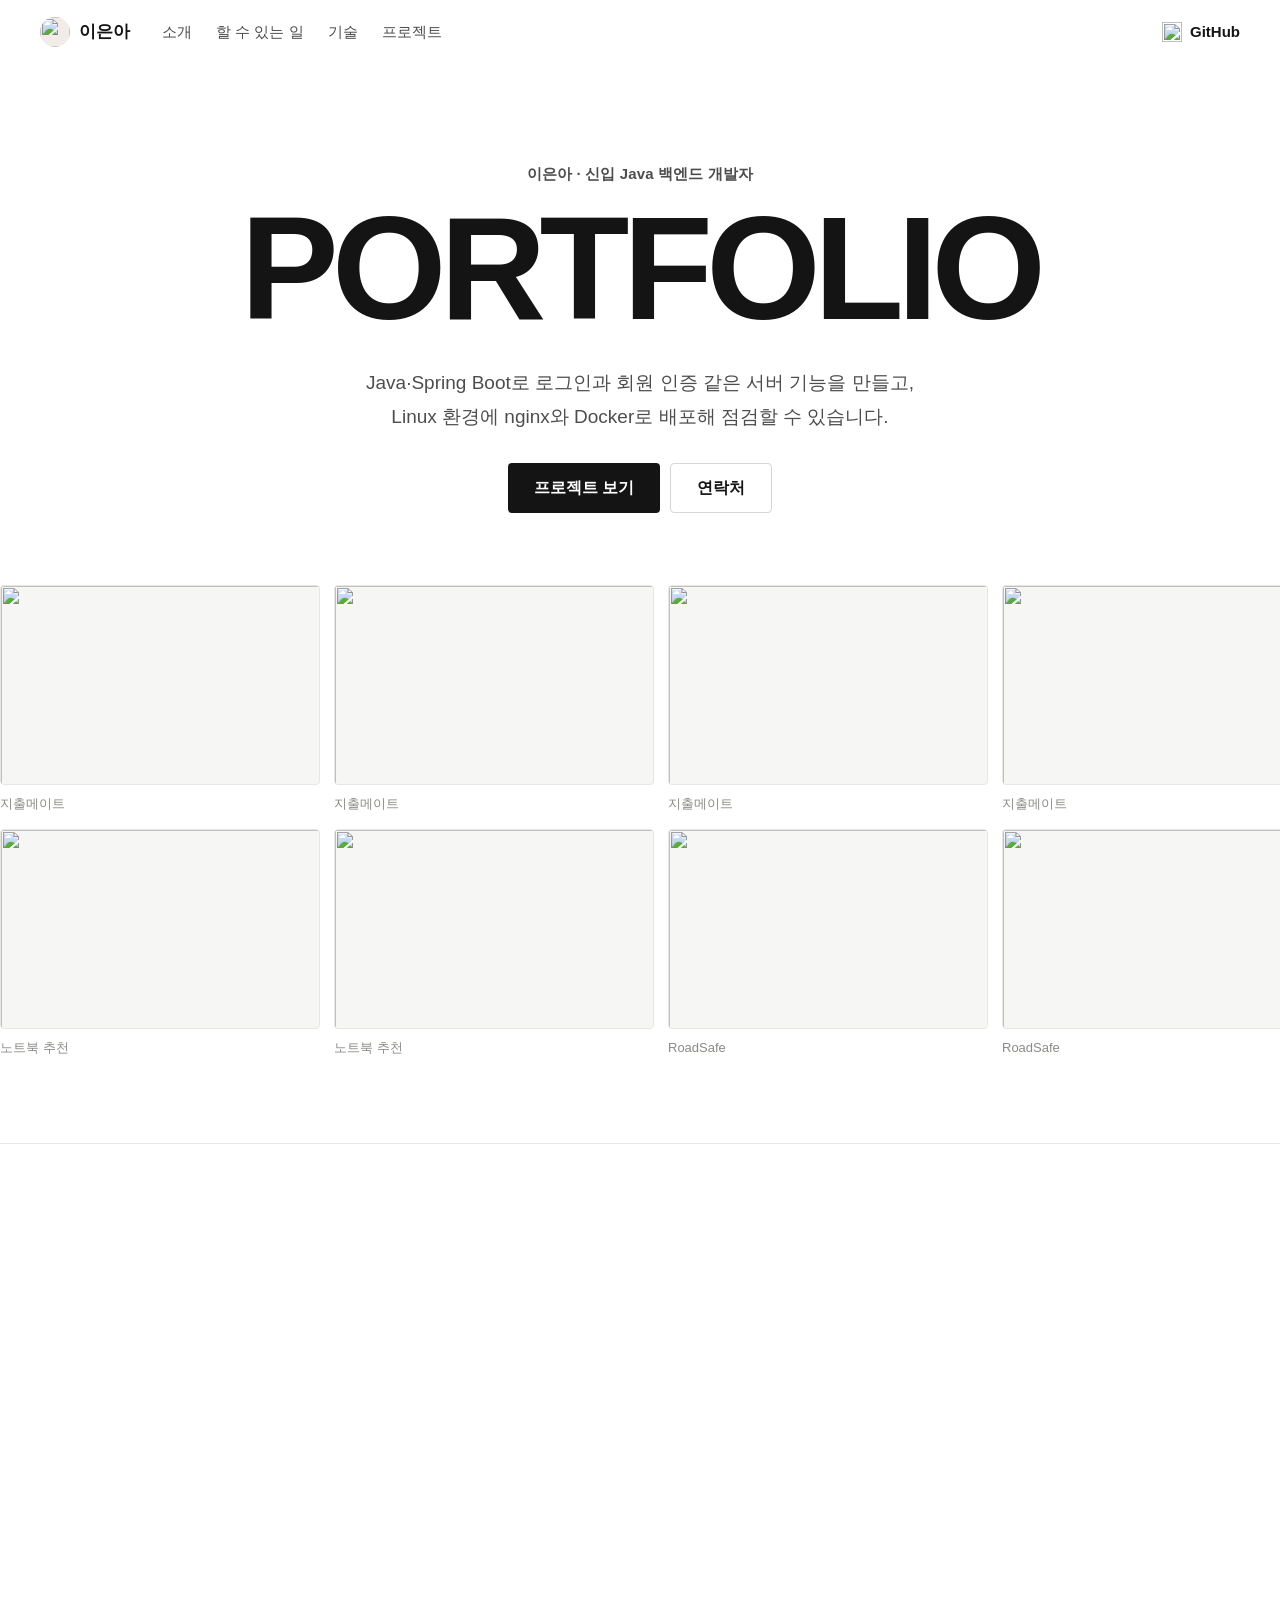
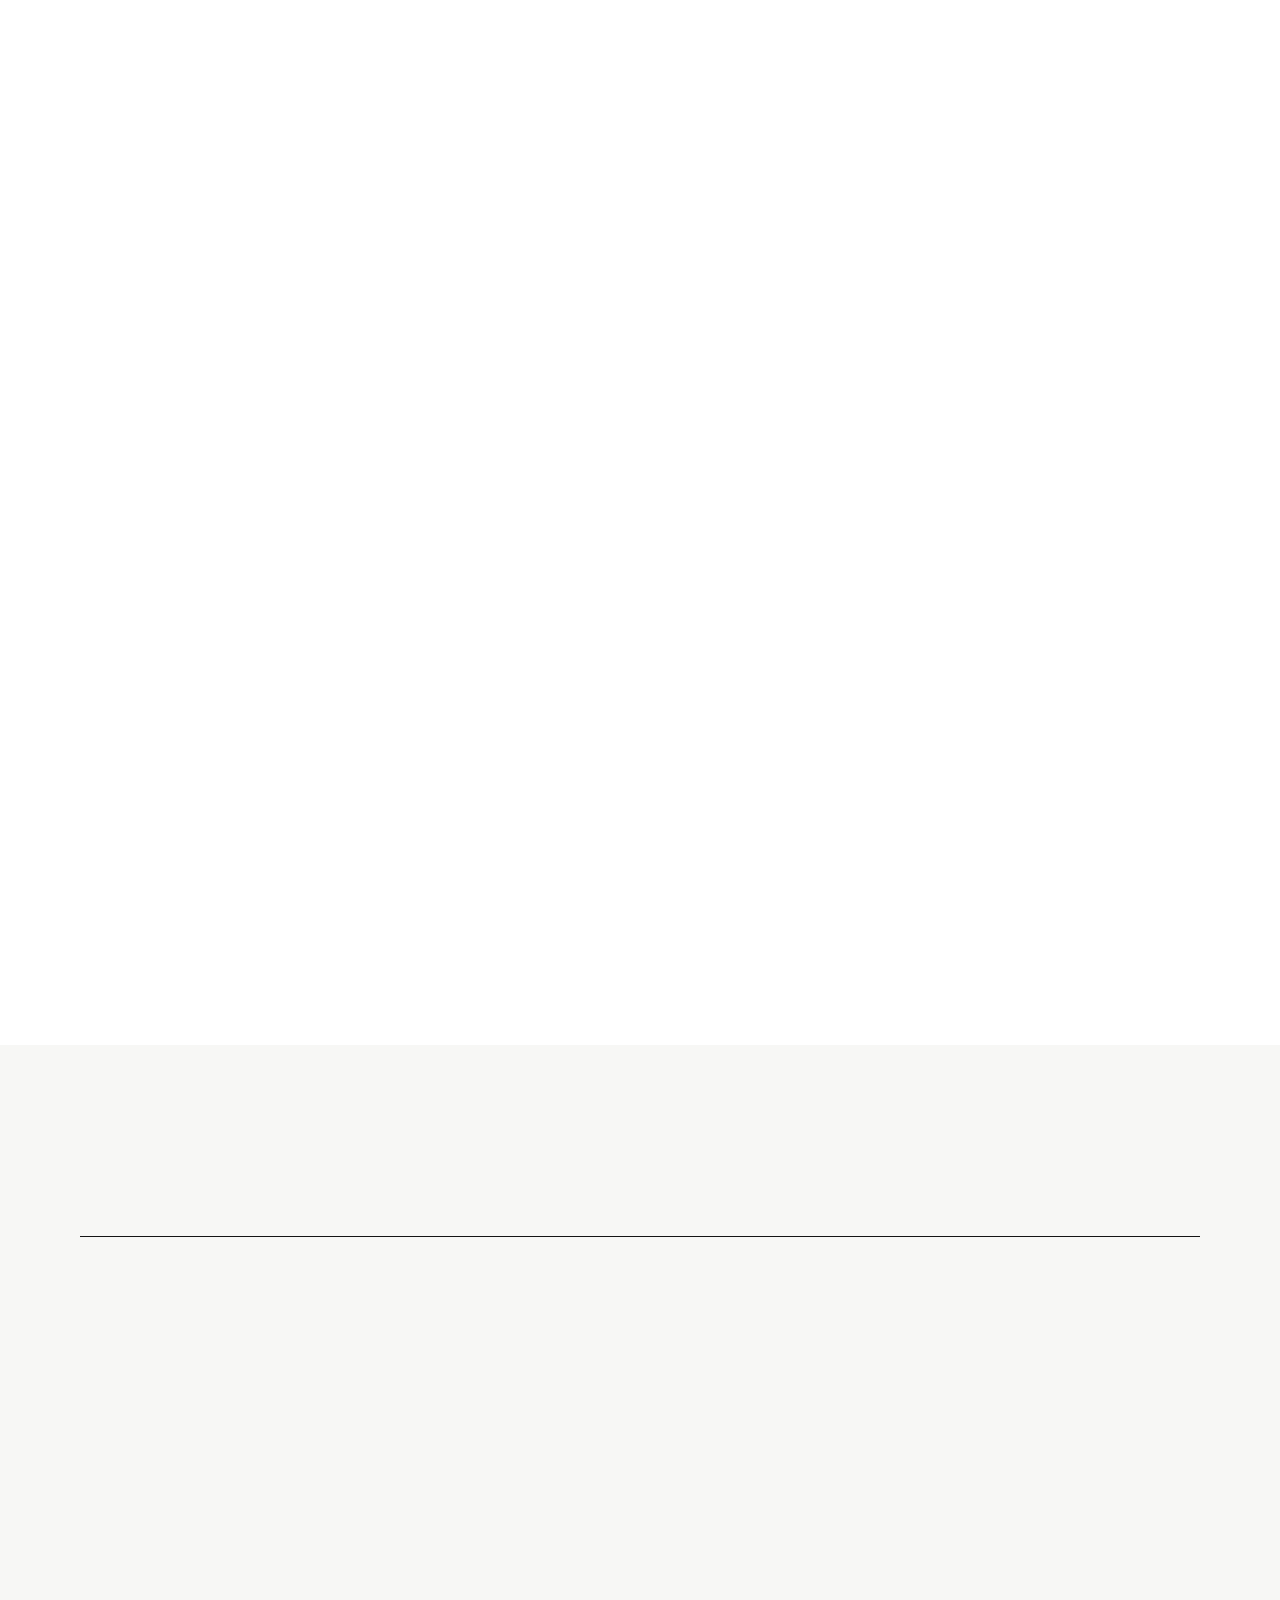
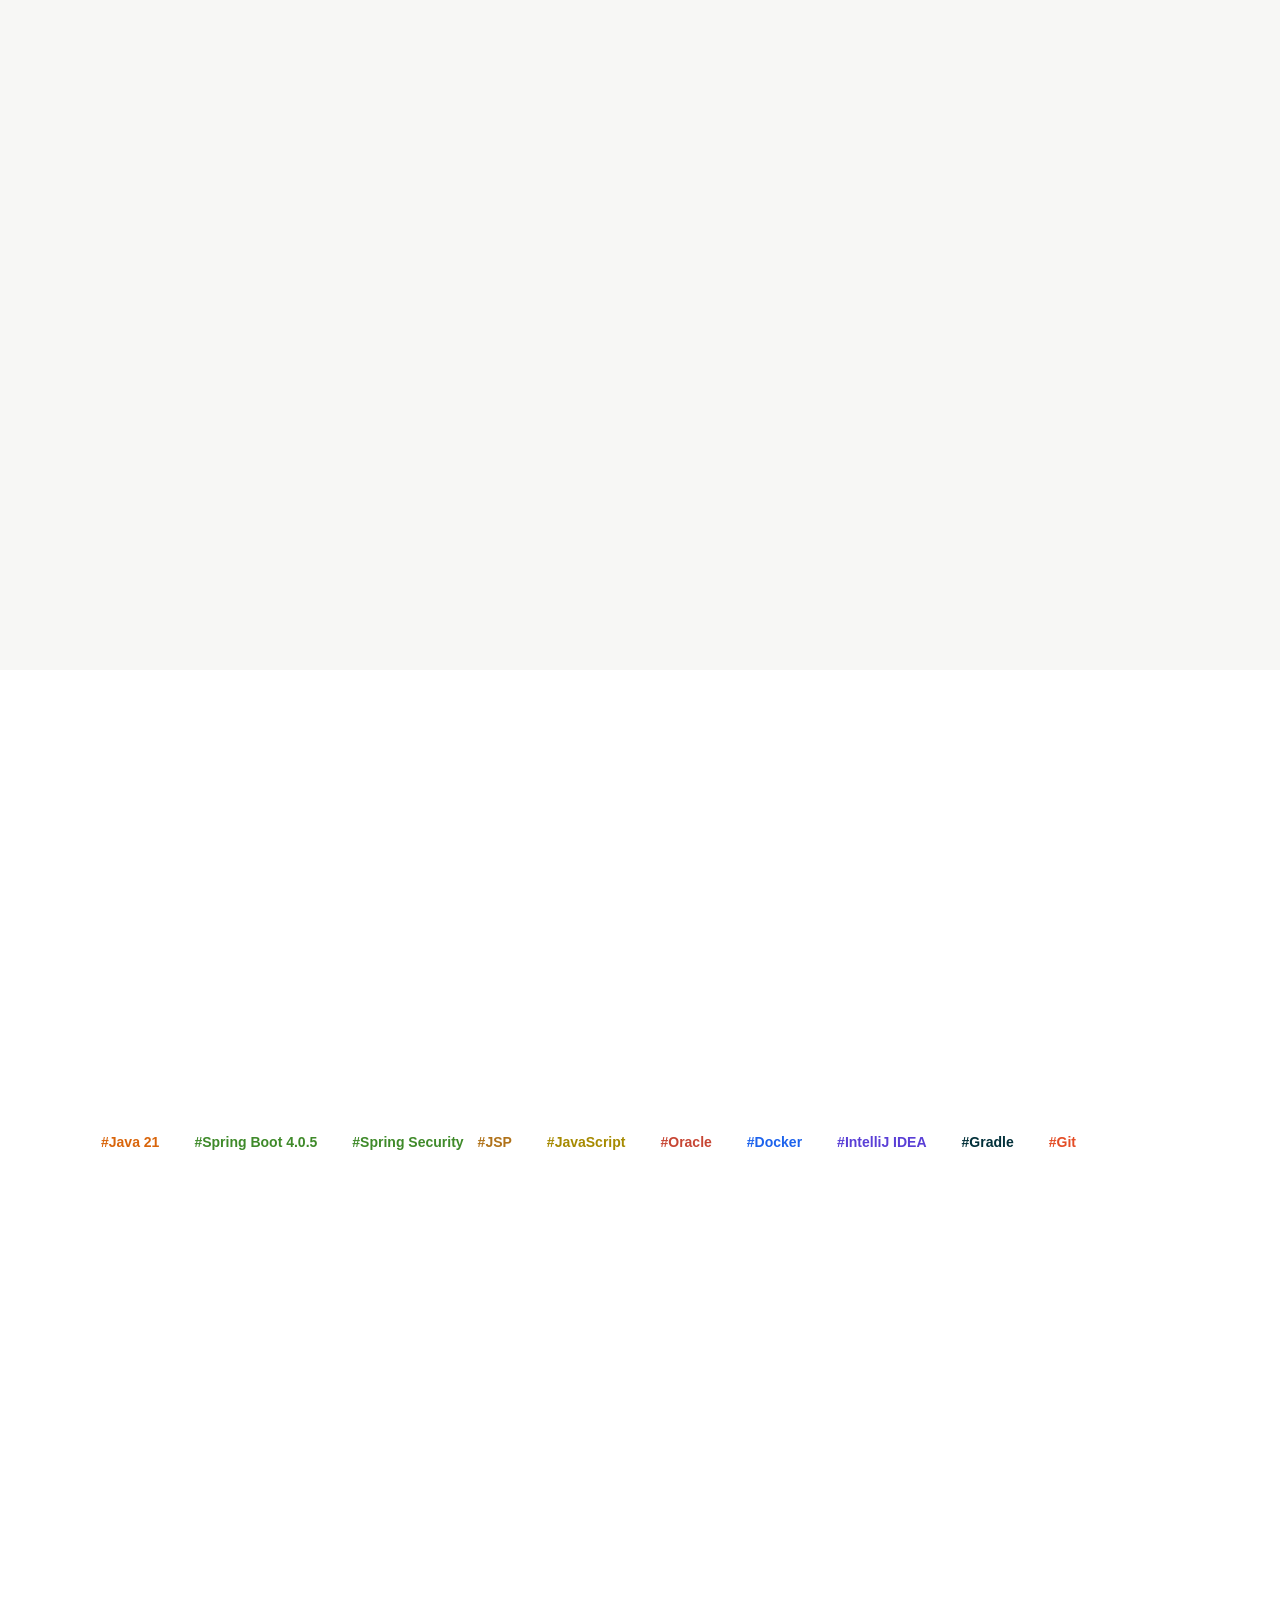
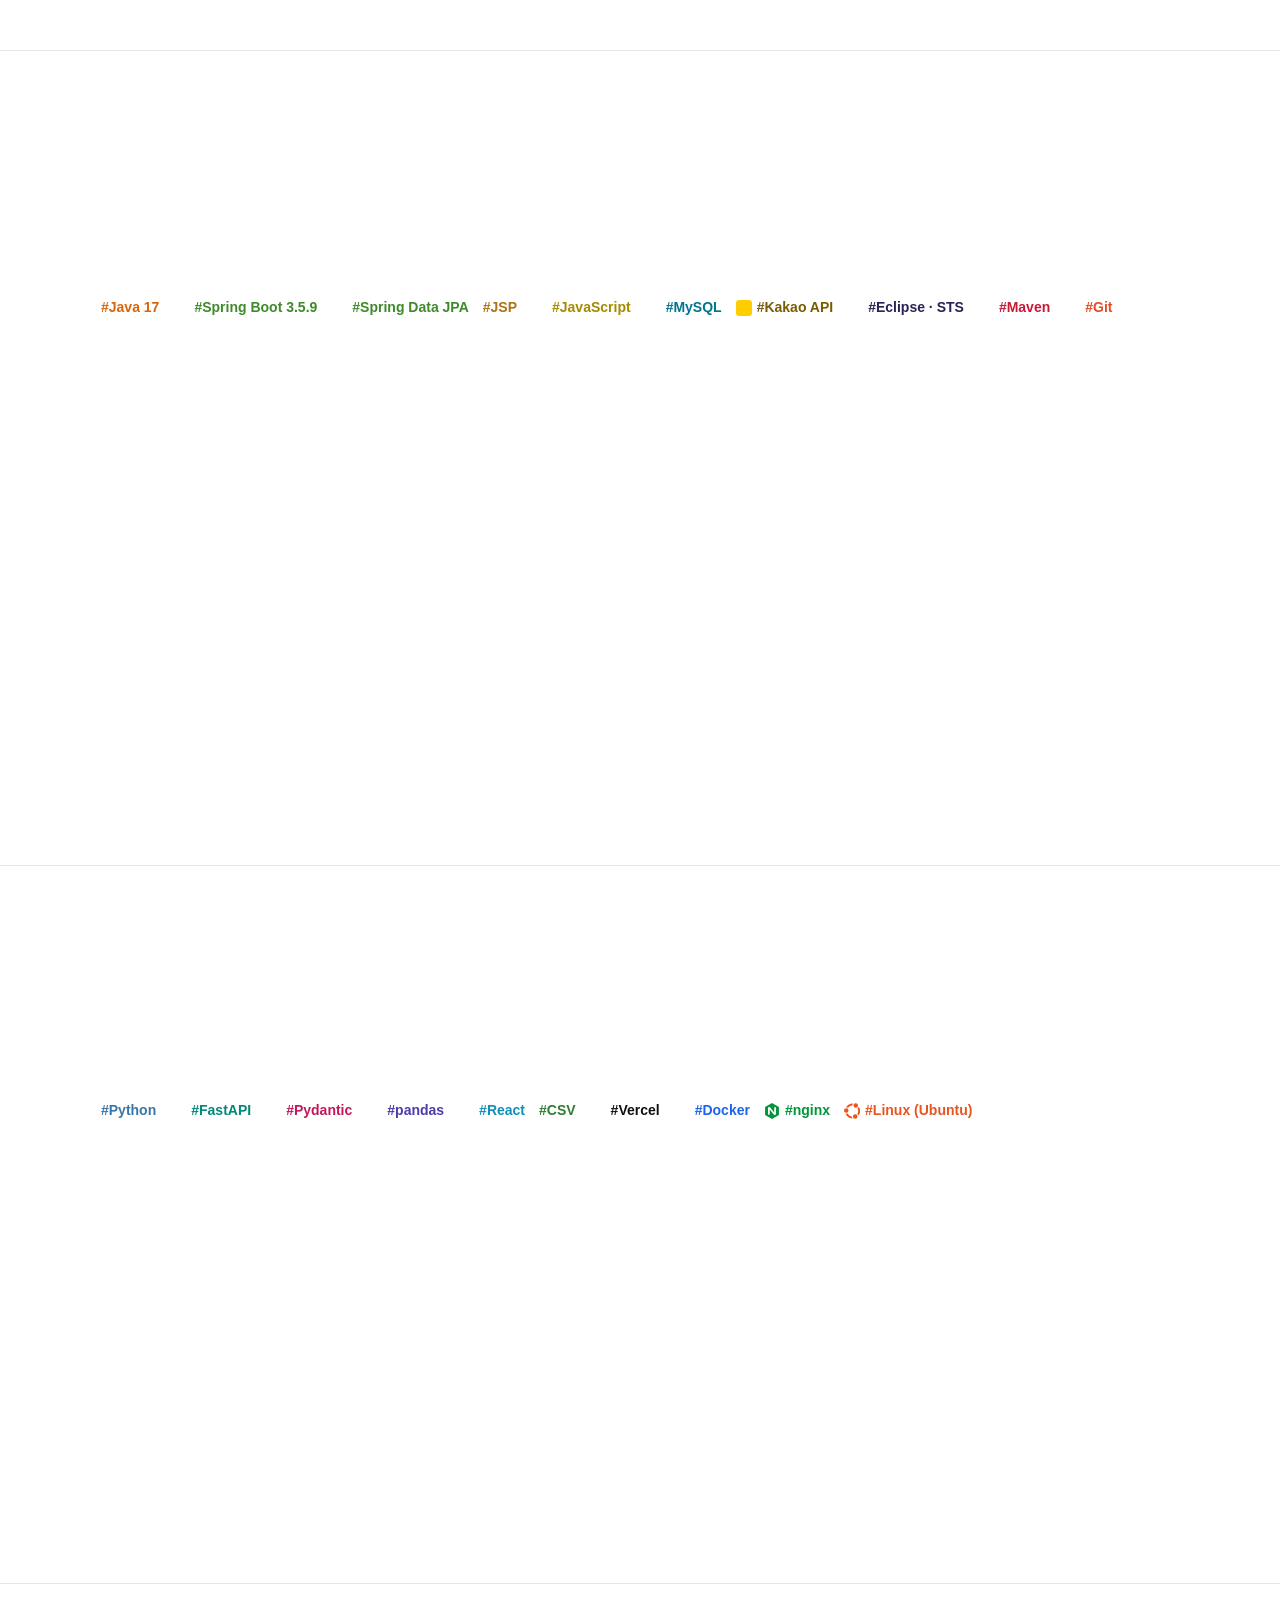
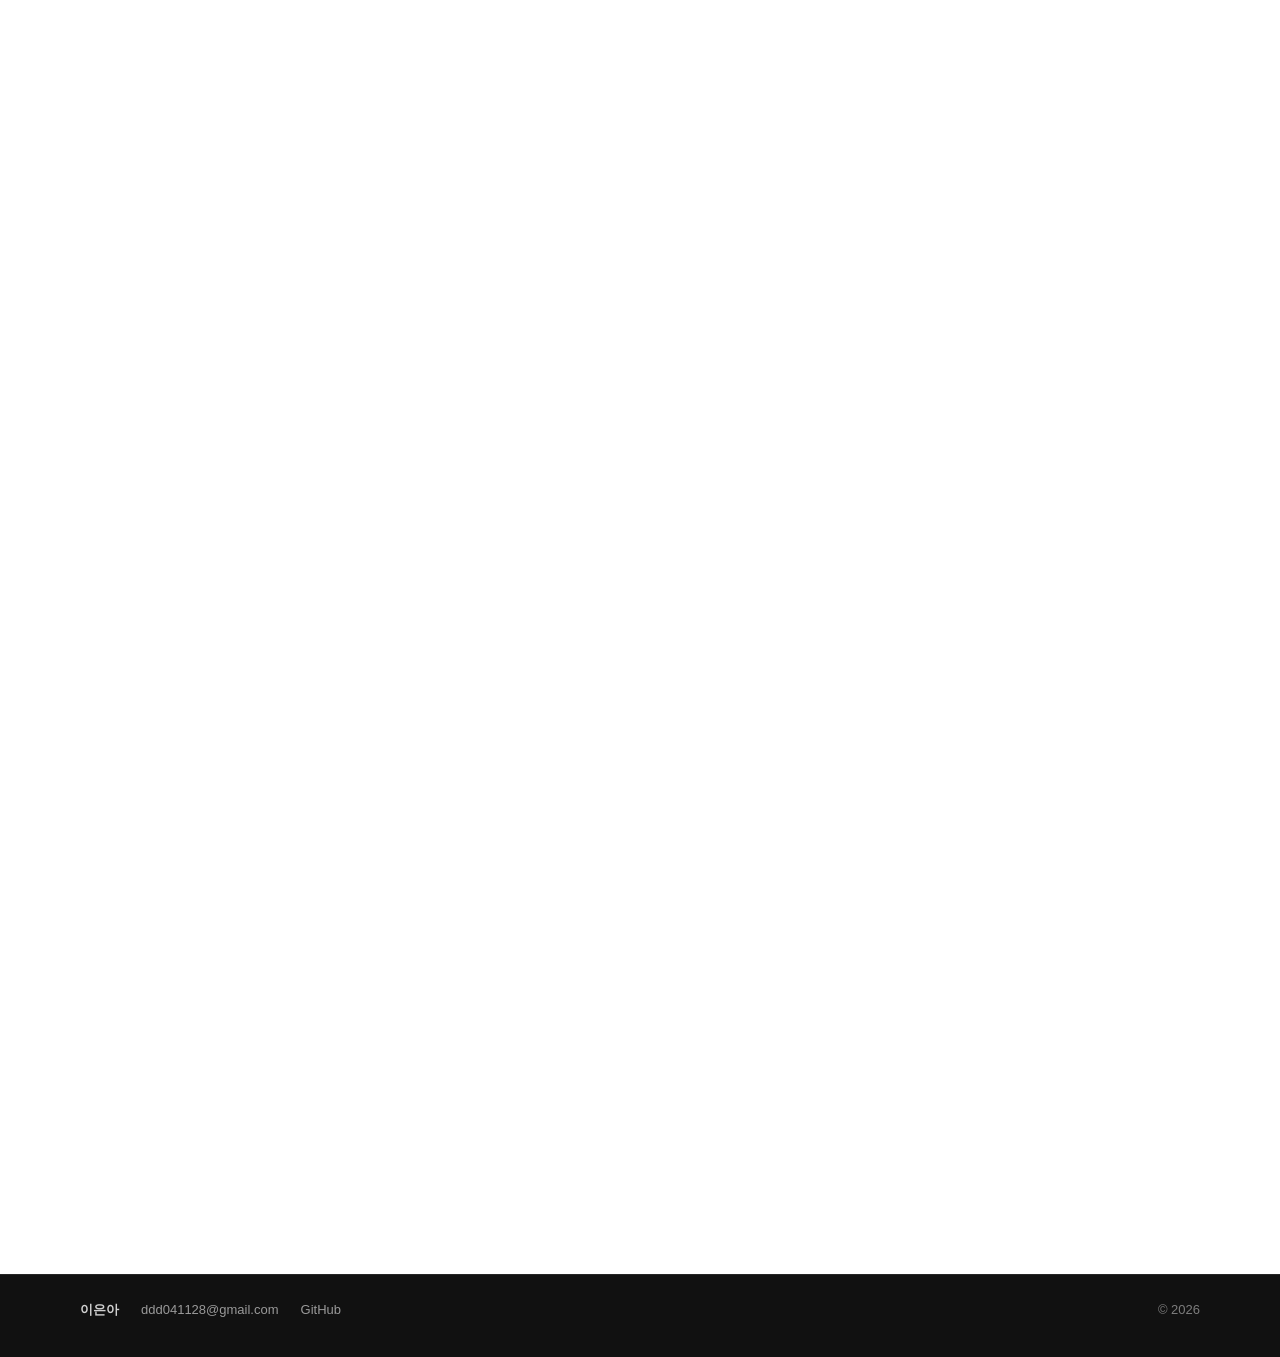
==== index.html @ 97c15fae "Update index.html" ====
<!doctype html>
<html lang="ko">
<head>
<meta charset="utf-8">
<meta name="viewport" content="width=device-width, initial-scale=1, viewport-fit=cover">
<title>이은아 포트폴리오</title>
<meta name="description" content="이은아 · 신입 Java 백엔드 개발자 포트폴리오. Java·Spring Boot로 로그인과 회원 인증 같은 서버 기능을 만들고, Linux 환경에 nginx와 Docker로 배포해 점검할 수 있습니다.">
<meta property="og:title" content="이은아 포트폴리오">
<meta property="og:description" content="이은아 · 신입 Java 백엔드 개발자 포트폴리오. Java·Spring Boot로 로그인과 회원 인증 같은 서버 기능을 만들고, Linux 환경에 nginx와 Docker로 배포해 점검할 수 있습니다.">
<meta property="og:image" content="https://portfolio-sepherd.vercel.app/images/og.jpg">
<meta property="og:type" content="website">
<meta name="theme-color" content="#ffffff">
<link rel="icon" href="images/favicon.png">
<link rel="stylesheet" href="https://cdn.jsdelivr.net/gh/orioncactus/pretendard@v1.3.9/dist/web/variable/pretendardvariable-dynamic-subset.min.css">
<link rel="stylesheet" href="css/site4.css">

</head>
<body class="">
<header class="gtop" id="gtop">
  <div class="gh-in">
    <a class="brand" href="#top"><img src="images/char_sq.png" alt="">이은아</a>
    <nav class="gnav" aria-label="섹션 이동"><a href="#profile">소개</a><a href="#can">할 수 있는 일</a><a href="#skills">기술</a><a href="#projects">프로젝트</a></nav>
    <div class="gact"><a class="ghlink" href="https://github.com/euna0428" target="_blank" rel="noopener" data-cur="ext"><img class="ghi" src="vendor/icons/github.svg" alt="" width="20" height="20">GitHub</a></div>
  </div>
</header>
<main id="top">
<section class="hero6">
  <div class="wrap">
    <p class="kick rv on">이은아 · 신입 Java 백엔드 개발자</p>
    <h1 class="rv on">PORTFOLIO</h1>
    <p class="hsub rv on">Java·Spring Boot로 로그인과 회원 인증 같은 서버 기능을 만들고,<br>Linux 환경에 nginx와 Docker로 배포해 점검할 수 있습니다.</p>
    <div class="hcta rv on"><a class="btn dark lg" href="#projects">프로젝트 보기</a><a class="btn line lg" href="#profile">연락처</a></div>
  </div>
  <div class="mq" id="mq" aria-hidden="true"><div class="mrow"><div class="mtrack" data-dir="-1"><figure class="mqi"><img src="images/sm_main_0.jpg" alt="" draggable="false"><figcaption>지출메이트</figcaption></figure><figure class="mqi"><img src="images/sm_age_block.jpg" alt="" draggable="false"><figcaption>지출메이트</figcaption></figure><figure class="mqi"><img src="images/sm_mypage.jpg" alt="" draggable="false"><figcaption>지출메이트</figcaption></figure><figure class="mqi"><img src="images/sm_admin_users.jpg" alt="" draggable="false"><figcaption>지출메이트</figcaption></figure><figure class="mqi"><img src="images/pt_main.jpg" alt="" draggable="false"><figcaption>PlanTrip</figcaption></figure><figure class="mqi"><img src="images/pt_review.jpg" alt="" draggable="false"><figcaption>PlanTrip</figcaption></figure><figure class="mqi"><img src="images/pt_mypage.jpg" alt="" draggable="false"><figcaption>PlanTrip</figcaption></figure><figure class="mqi"><img src="images/pt_admin.jpg" alt="" draggable="false"><figcaption>PlanTrip</figcaption></figure><figure class="mqi"><img src="images/sm_main_0.jpg" alt="" draggable="false"><figcaption>지출메이트</figcaption></figure><figure class="mqi"><img src="images/sm_age_block.jpg" alt="" draggable="false"><figcaption>지출메이트</figcaption></figure><figure class="mqi"><img src="images/sm_mypage.jpg" alt="" draggable="false"><figcaption>지출메이트</figcaption></figure><figure class="mqi"><img src="images/sm_admin_users.jpg" alt="" draggable="false"><figcaption>지출메이트</figcaption></figure><figure class="mqi"><img src="images/pt_main.jpg" alt="" draggable="false"><figcaption>PlanTrip</figcaption></figure><figure class="mqi"><img src="images/pt_review.jpg" alt="" draggable="false"><figcaption>PlanTrip</figcaption></figure><figure class="mqi"><img src="images/pt_mypage.jpg" alt="" draggable="false"><figcaption>PlanTrip</figcaption></figure><figure class="mqi"><img src="images/pt_admin.jpg" alt="" draggable="false"><figcaption>PlanTrip</figcaption></figure></div></div><div class="mrow"><div class="mtrack" data-dir="1"><figure class="mqi"><img src="images/lap_0_intro.jpg" alt="" draggable="false"><figcaption>노트북 추천</figcaption></figure><figure class="mqi"><img src="images/lap_6_result.jpg" alt="" draggable="false"><figcaption>노트북 추천</figcaption></figure><figure class="mqi"><img src="images/rs_live_nat.jpg" alt="" draggable="false"><figcaption>RoadSafe</figcaption></figure><figure class="mqi"><img src="images/rs_live_route.jpg" alt="" draggable="false"><figcaption>RoadSafe</figcaption></figure><figure class="mqi ph"><img src="images/clv_home.jpg" alt="" draggable="false"><figcaption>Clo-ver</figcaption></figure><figure class="mqi ph"><img src="images/clv_summary.jpg" alt="" draggable="false"><figcaption>Clo-ver</figcaption></figure><figure class="mqi ph"><img src="images/clv_reco.jpg" alt="" draggable="false"><figcaption>Clo-ver</figcaption></figure><figure class="mqi"><img src="images/db_erd.jpg" alt="" draggable="false"><figcaption>물류센터 DB</figcaption></figure><figure class="mqi"><img src="images/lap_0_intro.jpg" alt="" draggable="false"><figcaption>노트북 추천</figcaption></figure><figure class="mqi"><img src="images/lap_6_result.jpg" alt="" draggable="false"><figcaption>노트북 추천</figcaption></figure><figure class="mqi"><img src="images/rs_live_nat.jpg" alt="" draggable="false"><figcaption>RoadSafe</figcaption></figure><figure class="mqi"><img src="images/rs_live_route.jpg" alt="" draggable="false"><figcaption>RoadSafe</figcaption></figure><figure class="mqi ph"><img src="images/clv_home.jpg" alt="" draggable="false"><figcaption>Clo-ver</figcaption></figure><figure class="mqi ph"><img src="images/clv_summary.jpg" alt="" draggable="false"><figcaption>Clo-ver</figcaption></figure><figure class="mqi ph"><img src="images/clv_reco.jpg" alt="" draggable="false"><figcaption>Clo-ver</figcaption></figure><figure class="mqi"><img src="images/db_erd.jpg" alt="" draggable="false"><figcaption>물류센터 DB</figcaption></figure></div></div></div>
</section>

<section class="sec profile" id="profile">
  <div class="wrap pgrid">
    <img class="pphoto rv" src="images/photo.jpg" alt="이은아 증명사진" width="413" height="531">
    <div class="pbody rv">
      <h2>이은아 <small>신입 Java 백엔드 개발자</small></h2>
      <p class="mail"><a href="mailto:ddd041128@gmail.com">ddd041128@gmail.com</a><a href="https://github.com/euna0428" target="_blank" rel="noopener">github.com/euna0428</a></p>
      <dl class="spec">
        <div><dt>학력</dt><dd>백석대학교 첨단IT학부 빅데이터전공 4학년<br>2027년 2월 졸업 예정 · 학점 3.21 / 4.5</dd></div>
        <div><dt>교육</dt><dd>K-Digital Training 장기 과정 2025.08 ~ 2026.03 (PlanTrip)<br>K-Digital Training 단기 과정 2026.03 ~ 2026.06 (지출메이트)</dd></div>
        <div><dt>수상</dt><dd>2025.12 교내 빅데이터 경진대회 우수상 (활용부문)<br>2026.03 K-디지털 트레이닝 경진대회 동상 (PlanTrip)<br>2026.06 교내 빅데이터 경진대회 우수상 (RoadSafe)<br>2026.06 교내 빅데이터 경진대회 장려상 (Clo-ver)</dd></div>
        <div><dt>연구</dt><dd>RoadSafe KCI 투고용 논문 원고 · 제1저자로 작성·수정 중 (미투고)</dd></div>
        <div><dt>저장소</dt><dd class="repos"><a href="https://github.com/Seven-Eleven-team/seveneleven" target="_blank" rel="noopener">지출메이트</a><a href="https://github.com/hoyoung6604/plantrip" target="_blank" rel="noopener">PlanTrip</a><a href="https://github.com/euna0428/Python_laptop_recommender_project" target="_blank" rel="noopener">노트북 추천</a><a href="https://github.com/euna0428/RoadSafe-BigData" target="_blank" rel="noopener">RoadSafe</a><a href="https://github.com/Bu-FitFlow/Clo-ver" target="_blank" rel="noopener">Clo-ver</a><a href="https://github.com/euna0428/CouPang-DB-Project" target="_blank" rel="noopener">물류 DB</a></dd></div>
      </dl>
    </div>
  </div>
</section>

<section class="sec" id="can">
  <div class="wrap">
    <h2 class="sh rv">할 수 있는 일</h2>
    <div class="cans6"><a class="card can rv" href="p/spendmate.html"><div class="shot"><img src="images/sm_login.jpg" alt="지출메이트 화면" loading="lazy"></div><div class="cbody"><p class="kicker">공고 업무 · 백엔드 개발</p><h3>로그인과 회원 인증</h3><p>지출메이트에서 Spring Security로 세션 로그인을 구성하고 비밀번호를 BCrypt로 암호화했습니다. 재설정 링크는 30분이 지나거나 한 번 쓰면 다시 쓸 수 없게 만들었습니다.</p><span class="go">지출메이트 자세히 보기</span></div></a><a class="card can rv" href="p/plantrip.html"><div class="shot"><img src="images/pt_admin.jpg" alt="PlanTrip 화면" loading="lazy"></div><div class="cbody"><p class="kicker">공고 업무 · 백엔드 개발</p><h3>서버 기능과 DB 연동</h3><p>PlanTrip의 회원·후기·고객센터·관리자 기능을 Spring Boot로 만들고, 오류 원인이던 중복 DB 처리 코드를 8만 자 분량 코드에서 찾아 1,000자까지 줄였습니다.</p><span class="go">PlanTrip 자세히 보기</span></div></a><a class="card can rv" href="p/laptop.html"><div class="shot arch-wrap"><div class="arch" aria-label="배포 구조: 브라우저에서 nginx, nginx에서 FastAPI">
  <div class="arow"><b class="an">브라우저</b><i><svg viewBox="0 0 24 24" fill="none" stroke="currentColor" stroke-width="2" stroke-linecap="round" stroke-linejoin="round"><path d="M5 12h14M13 6l6 6-6 6"/></svg></i><b class="an ng"><img src="vendor/icons/nginx.svg" alt="">nginx<small>화면</small></b><i><svg viewBox="0 0 24 24" fill="none" stroke="currentColor" stroke-width="2" stroke-linecap="round" stroke-linejoin="round"><path d="M5 12h14M13 6l6 6-6 6"/></svg><em>/api</em></i><b class="an fa"><img src="vendor/icons/fastapi.svg" alt="">FastAPI<small>API 서버</small></b></div>
  <span class="ah"><img src="vendor/icons/ubuntu.svg" alt="">Ubuntu · Docker Compose</span>
</div></div><div class="cbody"><p class="kicker">공고 업무 · 시스템 운영</p><h3>Linux 배포와 점검</h3><p>노트북 추천 서비스를 Ubuntu에서 Docker Compose로 화면(nginx)과 API 서버로 나눠 배포하고, 접속 기록 확인과 API 서버 재시작까지 해 봤습니다.</p><span class="go">노트북 추천 자세히 보기</span></div></a><a class="card can rv" href="p/roadsafe.html"><div class="shot"><img src="images/rs_live_route.jpg" alt="RoadSafe 화면" loading="lazy"></div><div class="cbody"><p class="kicker">공고 업무 · 시스템 운영</p><h3>실패해도 멈추지 않는 수집</h3><p>RoadSafe 공공데이터 수집은 요청이 실패하면 최대 3번 다시 시도하고, 그래도 안 되면 직전 정상값이나 기존 CSV로 대신해 서비스가 멈추지 않습니다.</p><span class="go">RoadSafe 자세히 보기</span></div></a></div>
  </div>
</section>

<section class="sec tint" id="skills">
  <div class="wrap">
    <h2 class="sh rv">기술 스택</h2>
    <div class="stack6"><div class="srow rv"><h3>서버</h3><ul><li><img class="ic" src="vendor/icons/java.svg" alt="" width="32" height="32"><div><b>Java</b><span>PlanTrip, 지출메이트</span></div></li><li><img class="ic" src="vendor/icons/springboot.svg" alt="" width="32" height="32"><div><b>Spring Boot</b><span>PlanTrip, 지출메이트</span></div></li><li><img class="ic" src="vendor/icons/springsecurity.svg" alt="" width="32" height="32"><div><b>Spring Security</b><span>지출메이트 (세션 로그인, BCrypt)</span></div></li><li><img class="ic" src="vendor/icons/spring.svg" alt="" width="32" height="32"><div><b>Spring Data JPA</b><span>PlanTrip, 지출메이트</span></div></li><li><span class="ic sv" aria-hidden="true"><svg viewBox="0 0 24 24" fill="none" stroke="currentColor" stroke-width="1.8" stroke-linecap="round" stroke-linejoin="round"><path d="M8 7l-5 5 5 5M16 7l5 5-5 5M13.5 4l-3 16"/></svg></span><div><b>REST API</b><span>PlanTrip, 노트북 추천, Clo-ver</span></div></li><li><img class="ic" src="vendor/icons/python.svg" alt="" width="32" height="32"><div><b>Python</b><span>노트북 추천, RoadSafe</span></div></li><li><img class="ic" src="vendor/icons/fastapi.svg" alt="" width="32" height="32"><div><b>FastAPI</b><span>노트북 추천</span></div></li></ul></div><div class="srow rv"><h3>배포 · 운영</h3><ul><li><img class="ic" src="vendor/icons/ubuntu.svg" alt="" width="32" height="32"><div><b>Linux (Ubuntu)</b><span>노트북 추천 배포 (WSL2)</span></div></li><li><img class="ic" src="vendor/icons/docker.svg" alt="" width="32" height="32"><div><b>Docker · Compose</b><span>노트북 추천 배포, 지출메이트 (Oracle 실행)</span></div></li><li><img class="ic" src="vendor/icons/nginx.svg" alt="" width="32" height="32"><div><b>nginx</b><span>노트북 추천 (화면 제공, /api 연결)</span></div></li><li><img class="ic" src="vendor/icons/vercel.svg" alt="" width="32" height="32"><div><b>Vercel</b><span>포트폴리오, 노트북 추천 배포</span></div></li></ul></div><div class="srow rv"><h3>DB · 데이터</h3><ul><li><img class="ic" src="vendor/icons/mysql.svg" alt="" width="32" height="32"><div><b>MySQL · SQL</b><span>물류센터 DB, PlanTrip</span></div></li><li><img class="ic" src="vendor/icons/oracle.svg" alt="" width="32" height="32"><div><b>Oracle</b><span>지출메이트</span></div></li><li><img class="ic" src="vendor/icons/pandas.svg" alt="" width="32" height="32"><div><b>pandas</b><span>RoadSafe, 식물 AI</span></div></li><li><img class="ic" src="vendor/icons/scikitlearn.svg" alt="" width="32" height="32"><div><b>scikit-learn</b><span>RoadSafe, 식물 AI</span></div></li></ul></div><div class="srow rv"><h3>화면</h3><ul><li><span class="ic txt" aria-hidden="true">JSP</span><div><b>JSP</b><span>PlanTrip, 지출메이트</span></div></li><li><img class="ic" src="vendor/icons/javascript.svg" alt="" width="32" height="32"><div><b>JavaScript</b><span>PlanTrip, 지출메이트, RoadSafe</span></div></li><li><img class="ic" src="vendor/icons/html5.svg" alt="" width="32" height="32"><div><b>HTML5</b><span>PlanTrip, 지출메이트, RoadSafe</span></div></li><li><img class="ic" src="vendor/icons/css3.svg" alt="" width="32" height="32"><div><b>CSS3</b><span>PlanTrip, 지출메이트, RoadSafe</span></div></li><li><img class="ic" src="vendor/icons/react.svg" alt="" width="32" height="32"><div><b>React</b><span>노트북 추천</span></div></li></ul></div><div class="srow rv"><h3>개발 도구</h3><ul><li><img class="ic" src="vendor/icons/intellij.svg" alt="" width="32" height="32"><div><b>IntelliJ IDEA</b><span>지출메이트</span></div></li><li><img class="ic" src="vendor/icons/eclipse.svg" alt="" width="32" height="32"><div><b>Eclipse · STS</b><span>PlanTrip (Spring Tools for Eclipse)</span></div></li><li><img class="ic" src="vendor/icons/gradle.svg" alt="" width="32" height="32"><div><b>Gradle</b><span>지출메이트</span></div></li><li><img class="ic" src="vendor/icons/maven.svg" alt="" width="32" height="32"><div><b>Maven</b><span>PlanTrip</span></div></li><li><img class="ic" src="vendor/icons/mysql.svg" alt="" width="32" height="32"><div><b>MySQL Workbench</b><span>물류센터 DB</span></div></li><li><img class="ic" src="vendor/icons/androidstudio.svg" alt="" width="32" height="32"><div><b>Android Studio</b><span>Clo-ver</span></div></li></ul></div><div class="srow rv"><h3>협업 · 문서</h3><ul><li><img class="ic" src="vendor/icons/git.svg" alt="" width="32" height="32"><div><b>Git</b><span>PlanTrip, Clo-ver</span></div></li><li><img class="ic" src="vendor/icons/github.svg" alt="" width="32" height="32"><div><b>GitHub</b><span>PR 16건 병합</span></div></li><li><img class="ic" src="vendor/icons/notion.svg" alt="" width="32" height="32"><div><b>Notion</b><span>회의록·문서 관리</span></div></li></ul></div><div class="srow rv"><h3>모바일 · 지도 API</h3><ul><li><img class="ic" src="vendor/icons/kotlin.svg" alt="" width="32" height="32"><div><b>Kotlin</b><span>Clo-ver</span></div></li><li><img class="ic" src="vendor/icons/jetpackcompose.svg" alt="" width="32" height="32"><div><b>Jetpack Compose</b><span>Clo-ver</span></div></li><li><img class="ic kk" src="vendor/icons/kakao.svg" alt="" width="32" height="32"><div><b>Kakao Maps · Mobility</b><span>RoadSafe</span></div></li></ul></div><div class="srow ai rv"><h3>생성형 AI</h3><div><div class="aflow"><div class="stg"><span class="sn">1</span><div><b>뼈대 잡기</b><span class="who">ChatGPT</span></div><span class="logos"><img src="vendor/icons/openai.svg" alt="ChatGPT" title="ChatGPT" width="26" height="26"></span></div><svg viewBox="0 0 24 24" fill="none" stroke="currentColor" stroke-width="2" stroke-linecap="round" stroke-linejoin="round"><path d="M5 12h14M13 6l6 6-6 6"/></svg><div class="stg"><span class="sn">2</span><div><b>다듬기</b><span class="who">ChatGPT, Claude</span></div><span class="logos"><img src="vendor/icons/openai.svg" alt="ChatGPT" title="ChatGPT" width="26" height="26"><img src="vendor/icons/claude.svg" alt="Claude" title="Claude" width="26" height="26"></span></div><svg viewBox="0 0 24 24" fill="none" stroke="currentColor" stroke-width="2" stroke-linecap="round" stroke-linejoin="round"><path d="M5 12h14M13 6l6 6-6 6"/></svg><div class="stg"><span class="sn">3</span><div><b>최종 검토</b><span class="who">ChatGPT, Claude, Gemini</span></div><span class="logos"><img src="vendor/icons/openai.svg" alt="ChatGPT" title="ChatGPT" width="26" height="26"><img src="vendor/icons/claude.svg" alt="Claude" title="Claude" width="26" height="26"><img src="vendor/icons/googlegemini.svg" alt="Gemini" title="Gemini" width="26" height="26"></span></div></div><p class="anote">모든 프로젝트를 ChatGPT와 함께 만들었고, 지금은 단계가 올라갈수록 함께 보는 AI를 늘려 답이 갈리는 부분만 다시 물어봅니다.</p></div></div></div>
  </div>
</section>

<section class="sec projects" id="projects">
  <div class="wrap"><h2 class="sh rv">프로젝트</h2><nav class="pidx6 rv" aria-label="프로젝트 바로가기"><a href="#fp-spendmate"><span>01</span>지출메이트</a><a href="#fp-plantrip"><span>02</span>PlanTrip</a><a href="#fp-laptop"><span>03</span>노트북 추천</a><a href="p/roadsafe.html"><span>04</span>RoadSafe</a><a href="p/clover.html"><span>05</span>Clo-ver</a><a href="p/logistics.html"><span>06</span>물류 DB</a><a href="p/plant.html"><span>07</span>식물 AI</a></nav></div>
  <article class="fp6 fp7" id="fp-spendmate">
  <div class="wrap">
    <header class="fhd rv">
      <div class="fname">
        <p class="fno">01</p>
        <h3><a href="p/spendmate.html">지출메이트</a></h3>
        
      </div>
      <div class="fside">
        <p class="fmeta">교육이수 · 7인 팀 · PM<span>2026.03 ~ 2026.06</span></p>
        <div class="fbtn"><a class="btn dark" href="p/spendmate.html">자세히 보기 <svg viewBox="0 0 24 24" fill="none" stroke="currentColor" stroke-width="2" stroke-linecap="round" stroke-linejoin="round"><path d="M5 12h14M13 6l6 6-6 6"/></svg></a><a class="btn line" href="https://github.com/Seven-Eleven-team/seveneleven" target="_blank" rel="noopener">GitHub</a></div>
      </div>
    </header>
    <p class="fone rv">지출 내역과 소비 통계, 구독 서비스를 한곳에서 관리하고, 구독 파티 모집과 AI 소비 피드백까지 제공하는 웹서비스입니다.</p>
    <p class="htag"><span style="--c:#d9650b"><img src="vendor/icons/java.svg" alt="" width="16" height="16">#Java 21</span><span style="--c:#3f8a2a"><img src="vendor/icons/springboot.svg" alt="" width="16" height="16">#Spring Boot 4.0.5</span><span style="--c:#3f8a2a"><img src="vendor/icons/springboot.svg" alt="" width="16" height="16">#Spring Security</span><span style="--c:#b07219">#JSP</span><span style="--c:#a68a00"><img src="vendor/icons/javascript.svg" alt="" width="16" height="16">#JavaScript</span><span style="--c:#c74634"><img src="vendor/icons/oracle.svg" alt="" width="16" height="16">#Oracle</span><span style="--c:#1d63ed"><img src="vendor/icons/docker.svg" alt="" width="16" height="16">#Docker</span><span style="--c:#5a3fd6"><img src="vendor/icons/intellij.svg" alt="" width="16" height="16">#IntelliJ IDEA</span><span style="--c:#02303a"><img src="vendor/icons/gradle.svg" alt="" width="16" height="16">#Gradle</span><span style="--c:#e44d26"><img src="vendor/icons/git.svg" alt="" width="16" height="16">#Git</span></p>
    <div class="fsum rv">
      <div class="demo solo"><div class="dv"><video src="media/sm_hl.mp4" poster="images/poster_sm.jpg" muted playsinline preload="metadata" controls data-auto></video></div></div>
      <dl class="pex"><div><dt>기획 배경</dt><dd>복잡한 소비와 구독 내역을 한곳에서 정리하는 웹서비스</dd></div><div><dt>차별점</dt><dd>지출 기록, OTT 구독 공유, 연령대별 게시판, AI 소비 피드백을 한 사이트에 묶음</dd></div><div><dt>핵심 기능</dt><dd>지출·저축·목표 대시보드, 구독 파티 모집, 연령대별 커뮤니티, 관리자 화면</dd></div><div><dt>맡은 기능</dt><dd><ul><li>Spring Security 세션 로그인 · BCrypt 암호화 · 로그인 인터셉터</li><li>회원가입 · 이메일 링크 비밀번호 재설정 (30분 만료, 1회용)</li><li>커뮤니티 게시판 (글·댓글·첨부파일, 나이대별 제한)</li><li>다른 계정에서만 생기던 저장 오류의 원인(userId 하드코딩 3곳)을 찾아 하루 안에 수정</li></ul></dd></div></dl>
    </div>
  </div>
</article><article class="fp6 fp7" id="fp-plantrip">
  <div class="wrap">
    <header class="fhd rv">
      <div class="fname">
        <p class="fno">02</p>
        <h3><a href="p/plantrip.html">PlanTrip</a></h3>
        <p class="atag"><span><svg viewBox="0 0 24 24" fill="none" stroke="currentColor" stroke-width="2" stroke-linecap="round" stroke-linejoin="round" aria-hidden="true"><path d="M7 4h10v5a5 5 0 0 1-10 0z"/><path d="M7 6H4a3 3 0 0 0 3 4M17 6h3a3 3 0 0 1-3 4M12 14v4M8 20h8"/></svg>#K-디지털 트레이닝 경진대회 동상 (2026.03)</span></p>
      </div>
      <div class="fside">
        <p class="fmeta">교육이수 · 4인 팀 · 팀장<span>2025.08 ~ 2026.03</span></p>
        <div class="fbtn"><a class="btn dark" href="p/plantrip.html">자세히 보기 <svg viewBox="0 0 24 24" fill="none" stroke="currentColor" stroke-width="2" stroke-linecap="round" stroke-linejoin="round"><path d="M5 12h14M13 6l6 6-6 6"/></svg></a><a class="btn line" href="https://github.com/hoyoung6604/plantrip" target="_blank" rel="noopener">GitHub</a></div>
      </div>
    </header>
    <p class="fone rv">여행지를 찾고, 일정과 이동 경로를 짜고, 교통편을 확인하고, 다녀온 뒤 후기까지 남길 수 있는 여행 플래너 웹서비스입니다.</p>
    <p class="htag"><span style="--c:#d9650b"><img src="vendor/icons/java.svg" alt="" width="16" height="16">#Java 17</span><span style="--c:#3f8a2a"><img src="vendor/icons/springboot.svg" alt="" width="16" height="16">#Spring Boot 3.5.9</span><span style="--c:#3f8a2a"><img src="vendor/icons/springboot.svg" alt="" width="16" height="16">#Spring Data JPA</span><span style="--c:#b07219">#JSP</span><span style="--c:#a68a00"><img src="vendor/icons/javascript.svg" alt="" width="16" height="16">#JavaScript</span><span style="--c:#00758f"><img src="vendor/icons/mysql.svg" alt="" width="16" height="16">#MySQL</span><span style="--c:#7a5c00"><img src="vendor/icons/kakao.svg" alt="" width="16" height="16" class=kk>#Kakao API</span><span style="--c:#2c2255"><img src="vendor/icons/eclipse.svg" alt="" width="16" height="16">#Eclipse · STS</span><span style="--c:#c71a36"><img src="vendor/icons/maven.svg" alt="" width="16" height="16">#Maven</span><span style="--c:#e44d26"><img src="vendor/icons/git.svg" alt="" width="16" height="16">#Git</span></p>
    <div class="fsum rv">
      <div class="demo solo"><div class="dv"><video src="media/pt_hl.mp4" poster="images/poster_pt.jpg" muted playsinline preload="metadata" controls data-auto></video></div></div>
      <dl class="pex"><div><dt>기획 배경</dt><dd>여행지 찾기, 일정·경로 짜기, 후기 남기기를 한 서비스 안에서 하는 여행 플래너</dd></div><div><dt>핵심 기능</dt><dd>인기 여행지와 맞춤형 코스, 일정·경로 짜기, 교통편 확인, 후기 커뮤니티, 고객센터, 관리자 화면</dd></div><div><dt>맡은 기능</dt><dd><ul><li>회원·후기·고객센터·관리자 기능 (Spring Boot, Spring Data JPA)</li><li>로그인 모달용 REST API (로그인 상태 확인, 아이디 중복 확인)</li><li>오류 원인이던 중복 DB 처리 코드를 8만 자 분량 코드에서 찾아 1,000자까지 축소</li><li>팀원 4명의 코드를 세 차례 병합하며 타입 불일치·경로 충돌·DB 설정 차이 수정</li></ul></dd></div><div><dt>성과</dt><dd>K-디지털 트레이닝 경진대회 동상 (2026.03)</dd></div></dl>
    </div>
  </div>
</article><article class="fp6 fp7" id="fp-laptop">
  <div class="wrap">
    <header class="fhd rv">
      <div class="fname">
        <p class="fno">03</p>
        <h3><a href="p/laptop.html">노트북 추천</a></h3>
        
      </div>
      <div class="fside">
        <p class="fmeta">교내 과제 · 단독 개발<span>2026.03 ~ 2026.06</span></p>
        <div class="fbtn"><a class="btn dark" href="p/laptop.html">자세히 보기 <svg viewBox="0 0 24 24" fill="none" stroke="currentColor" stroke-width="2" stroke-linecap="round" stroke-linejoin="round"><path d="M5 12h14M13 6l6 6-6 6"/></svg></a><a class="btn line" href="https://laptop-recommender-rosy.vercel.app/" target="_blank" rel="noopener" data-cur="ext">서비스 열기 <svg viewBox="0 0 24 24" fill="none" stroke="currentColor" stroke-width="2" stroke-linecap="round" stroke-linejoin="round"><path d="M7 17L17 7M9 7h8v8"/></svg></a><a class="btn line" href="https://github.com/euna0428/Python_laptop_recommender_project" target="_blank" rel="noopener">GitHub</a></div>
      </div>
    </header>
    <p class="fone rv">학과, 예산, 운영체제, 우선순위를 입력하면 조건에 맞는 노트북 TOP 5를 점수·선정 사유와 함께 추천하는 웹서비스입니다.</p>
    <p class="htag"><span style="--c:#3776ab"><img src="vendor/icons/python.svg" alt="" width="16" height="16">#Python</span><span style="--c:#00897b"><img src="vendor/icons/fastapi.svg" alt="" width="16" height="16">#FastAPI</span><span style="--c:#c2185b"><img src="vendor/icons/pydantic.svg" alt="" width="16" height="16">#Pydantic</span><span style="--c:#4b3ca8"><img src="vendor/icons/pandas.svg" alt="" width="16" height="16">#pandas</span><span style="--c:#0f8fb8"><img src="vendor/icons/react.svg" alt="" width="16" height="16">#React</span><span style="--c:#2f7d32">#CSV</span><span style="--c:#111111"><img src="vendor/icons/vercel.svg" alt="" width="16" height="16">#Vercel</span><span style="--c:#1d63ed"><img src="vendor/icons/docker.svg" alt="" width="16" height="16">#Docker</span><span style="--c:#009639"><img src="vendor/icons/nginx.svg" alt="" width="16" height="16">#nginx</span><span style="--c:#e95420"><img src="vendor/icons/ubuntu.svg" alt="" width="16" height="16">#Linux (Ubuntu)</span></p>
    <div class="fsum rv">
      <div class="demo solo"><div class="dv"><video src="media/lap_hl.mp4" poster="images/poster_lap.jpg" muted playsinline preload="metadata" controls data-auto></video></div></div>
      <dl class="pex"><div><dt>기획 배경</dt><dd>학과마다 필요한 노트북 사양이 다르다는 데서 출발</dd></div><div><dt>핵심 기능</dt><dd>학과·예산·운영체제·우선순위를 입력하면 노트북 TOP 5와 점수·선정 사유를 보여 주고, 모델 검색 링크로 판매가 확인</dd></div><div><dt>맡은 기능</dt><dd><ul><li>FastAPI REST API 4개 (잘못된 요청 422, 없는 학과 404 응답)</li><li>React 5단계 입력 화면, 추천 규칙 7,227건 검증</li><li>Vercel 배포</li><li>Linux(Ubuntu)에 Docker Compose로 화면(nginx)과 API 서버를 나눠 배포하고 접속 기록 확인·API 서버 재시작</li></ul></dd></div></dl>
    </div>
  </div>
</article>
  <div class="wrap others">
    <h2 class="sh rv">그 외 프로젝트</h2>
    <div class="ocs6"><a class="card oc6 rv" href="p/roadsafe.html">
  <div class="shot"><img src="images/rs_live_nat.jpg" alt="RoadSafe 화면" loading="lazy"></div>
  <div class="cbody">
    <div class="ohead"><h4>RoadSafe</h4><span>교내 경진대회 · 4인 팀 · 팀장</span></div>
    <p class="atag"><span><svg viewBox="0 0 24 24" fill="none" stroke="currentColor" stroke-width="2" stroke-linecap="round" stroke-linejoin="round" aria-hidden="true"><path d="M7 4h10v5a5 5 0 0 1-10 0z"/><path d="M7 6H4a3 3 0 0 0 3 4M17 6h3a3 3 0 0 1-3 4M12 14v4M8 20h8"/></svg>#교내 빅데이터 경진대회 우수상 (2026.06)</span></p>
    <p>사고 이력·기상·돌발상황 데이터를 합쳐 위험구간을 산정하고, 지도 확인부터 경로 검색, GPS 기반 음성 경고까지 제공하는 교통안전 웹서비스입니다.</p>
    <p class="htag"><span style="--c:#3776ab"><img src="vendor/icons/python.svg" alt="" width="16" height="16">#Python</span><span style="--c:#4b3ca8"><img src="vendor/icons/pandas.svg" alt="" width="16" height="16">#pandas</span><span style="--c:#e07b00"><img src="vendor/icons/scikitlearn.svg" alt="" width="16" height="16">#scikit-learn</span><span style="--c:#a68a00"><img src="vendor/icons/javascript.svg" alt="" width="16" height="16">#JavaScript</span><span style="--c:#3776ab">#ThreadingHTTPServer</span></p>
    <span class="go">자세히 보기</span>
  </div>
</a><a class="card oc6 rv" href="p/clover.html">
  <div class="shot ph"><img src="images/clv_home.jpg" alt="Clo-ver 화면" loading="lazy"></div>
  <div class="cbody">
    <div class="ohead"><h4>Clo-ver</h4><span>캡스톤 디자인 · 8인 팀 · 조장</span></div>
    <p class="atag"><span><svg viewBox="0 0 24 24" fill="none" stroke="currentColor" stroke-width="2" stroke-linecap="round" stroke-linejoin="round" aria-hidden="true"><path d="M7 4h10v5a5 5 0 0 1-10 0z"/><path d="M7 6H4a3 3 0 0 0 3 4M17 6h3a3 3 0 0 1-3 4M12 14v4M8 20h8"/></svg>#교내 빅데이터 경진대회 장려상 (2026.06)</span></p>
    <p>퍼스널 컬러·체형 진단과 의류 중고거래를 함께 제공하는 Android 앱입니다.</p>
    <p class="htag"><span style="--c:#7f52ff"><img src="vendor/icons/kotlin.svg" alt="" width="16" height="16">#Kotlin</span><span style="--c:#3367d6"><img src="vendor/icons/jetpackcompose.svg" alt="" width="16" height="16">#Jetpack Compose</span><span style="--c:#2e9d6b">#Retrofit</span><span style="--c:#2e9d6b">#OkHttp</span><span style="--c:#6d4bd6">#JWT 인터셉터</span></p>
    <span class="go">자세히 보기</span>
  </div>
</a><a class="card oc6 rv" href="p/logistics.html">
  <div class="shot dk"><img src="images/db_erd.jpg" alt="물류 DB 화면" loading="lazy"></div>
  <div class="cbody">
    <div class="ohead"><h4>물류 DB</h4><span>수업 과제 · 개인</span></div>
    
    <p>물류센터 알바생의 근무와 급여를 관리하는 데이터베이스를 요구사항 분석부터 설계·구축·SQL 작성까지 진행한 프로젝트입니다.</p>
    <p class="htag"><span style="--c:#00758f"><img src="vendor/icons/mysql.svg" alt="" width="16" height="16">#MySQL</span><span style="--c:#00758f"><img src="vendor/icons/mysql.svg" alt="" width="16" height="16">#MySQL Workbench</span><span style="--c:#00758f">#SQL</span><span style="--c:#5b6bd6">#ERDCloud</span><span style="--c:#d6336c">#Mermaid</span></p>
    <span class="go">자세히 보기</span>
  </div>
</a><a class="card oc6 rv" href="p/plant.html">
  <div class="shot"><img src="images/plant_web_97.jpg" alt="식물 AI 화면" loading="lazy"></div>
  <div class="cbody">
    <div class="ohead"><h4>식물 AI</h4><span>교내 과제 · 3인 팀</span></div>
    
    <p>식물 사진으로 종을 판별하고, 센서·급수 기록으로 수분 상태를 진단하는 AI 프로젝트입니다.</p>
    <p class="htag"><span style="--c:#3776ab"><img src="vendor/icons/python.svg" alt="" width="16" height="16">#Python</span><span style="--c:#4b3ca8"><img src="vendor/icons/pandas.svg" alt="" width="16" height="16">#pandas</span><span style="--c:#e07b00"><img src="vendor/icons/scikitlearn.svg" alt="" width="16" height="16">#scikit-learn</span><span style="--c:#2f6f4e">#LightGBM</span><span style="--c:#6b6b6b">#JSON</span></p>
    <span class="go">자세히 보기</span>
  </div>
</a></div>
  </div>
</section>
</main>
<footer class="gf"><div class="wrap"><b>이은아</b><a href="mailto:ddd041128@gmail.com">ddd041128@gmail.com</a><a href="https://github.com/euna0428" target="_blank" rel="noopener">GitHub</a><span>© 2026</span></div></footer>
<div class="lb" id="lb" role="dialog" aria-modal="true" aria-label="이미지 크게 보기"><figure><img id="lb-img" alt=""><figcaption id="lb-cap"></figcaption></figure></div>
<script src="js/site4.js"></script>
</body></html>
---- css/site4.css ----
/* 이은아 포트폴리오 — 흰 바탕, 검은 글자, 얇은 구분선. 색은 링크용 파랑 하나만 쓴다 */
:root{
  --bg:#fff; --soft:#f6f6f4; --line:#e6e6e3; --line2:#d6d6d2;
  --ink:#141414; --sub:#4d4d4d; --mute:#8a8a86;
  --blue:#0a7cff;
  --font:"Pretendard Variable",Pretendard,-apple-system,BlinkMacSystemFont,"Apple SD Gothic Neo","Noto Sans KR","Malgun Gothic",sans-serif;
  --mono:"JetBrains Mono",ui-monospace,SFMono-Regular,Menlo,Consolas,monospace;
}
*{box-sizing:border-box;margin:0;padding:0}
html{scroll-behavior:smooth;scroll-padding-top:76px;overflow-x:clip;-webkit-text-size-adjust:100%}
body{background:var(--bg);color:var(--ink);font-family:var(--font);font-size:16px;line-height:1.7;word-break:keep-all;overflow-x:hidden}
a{color:inherit;text-decoration:none}
img,video{display:block;max-width:100%}
button{font:inherit;cursor:pointer;border:0;background:none;color:inherit}
ul,ol{list-style:none}
.wrap{width:min(1120px,100% - 40px);margin:0 auto}

/* header */
.gtop{position:sticky;top:0;z-index:50;background:#fff;border-bottom:1px solid transparent;transition:border-color .2s}
.gtop.sc{border-color:var(--line)}
.gh-in{width:min(1200px,100% - 40px);margin:0 auto;height:64px;display:flex;align-items:center;gap:32px}
.brand{display:flex;align-items:center;gap:9px;font-weight:700;font-size:17px}
.brand img{width:30px;height:30px;border-radius:50%;object-fit:cover}
.gnav{display:flex;gap:24px;font-size:15px;color:var(--sub)}
.gnav a:hover{color:var(--ink)}
.gact{margin-left:auto;display:flex;align-items:center;gap:18px;font-size:15px}
.tlink{color:var(--blue);font-weight:600}
.tlink:hover{text-decoration:underline;text-underline-offset:3px}
.gact .tlink{color:var(--sub);font-weight:500}
.pill{display:inline-flex;align-items:center;justify-content:center;height:40px;padding:0 18px;border-radius:6px;font-size:15px;font-weight:600;white-space:nowrap}
.pill.dark{background:var(--ink);color:#fff}
.pill.dark:hover{background:#000}
.pill.line{border:1px solid var(--line2)}
.pill.line:hover{border-color:var(--ink)}
.pill.lg{height:50px;padding:0 24px;font-size:16px}

/* reveal: 한 번만 */
.rv{opacity:0;transform:translateY(16px);transition:opacity .6s ease,transform .6s ease}
.rv.on{opacity:1;transform:none}
@media (prefers-reduced-motion:reduce){.rv{opacity:1;transform:none;transition:none}}

/* hero */
.hero{padding:96px 0 0;text-align:center;overflow:hidden}
.hero h1{font-size:clamp(34px,5.6vw,68px);line-height:1.22;font-weight:800;letter-spacing:-.035em}
.lede{margin:24px auto 0;max-width:600px;font-size:clamp(16px,1.5vw,18px);color:var(--sub)}
.hcta{margin-top:32px;display:flex;gap:10px;justify-content:center;flex-wrap:wrap}
.hstage{position:relative;margin-top:70px;padding-bottom:40px}
.strip{overflow:hidden;padding:4px 0}
.strack{display:flex;gap:16px;width:max-content;animation:flow 90s linear infinite}
.strip:hover .strack{animation-play-state:paused}
@keyframes flow{to{transform:translateX(-50%)}}
@media (prefers-reduced-motion:reduce){.strack{animation:none}}
.tc{width:300px;flex:none;border:1px solid var(--line);border-radius:4px;overflow:hidden;background:#fff}
.tc img{width:100%;height:188px;object-fit:cover;object-position:top}
.tc figcaption{padding:9px 12px;font-size:13px;color:var(--sub);text-align:left;border-top:1px solid var(--line)}
.me-card{position:relative;z-index:2;margin:40px auto 0;width:min(720px,100% - 40px);background:#fff;border:1px solid var(--line2);border-radius:4px;box-shadow:0 12px 40px rgba(0,0,0,.08);padding:26px 28px;display:grid;grid-template-columns:96px 1fr;gap:24px;text-align:left;align-items:center}
.avatar{width:96px;height:96px;border-radius:50%;object-fit:cover;background:var(--soft)}
.mt{display:flex;align-items:baseline;gap:10px}
.mt b{font-size:21px;font-weight:700}.mt span{font-size:15px;color:var(--sub)}
.kv{margin-top:10px;display:grid;gap:4px;font-size:15px}
.kv div{display:grid;grid-template-columns:64px 1fr;gap:10px}
.kv dt{color:var(--mute)}
.kv dd a{color:var(--blue)}

/* sections */
.sec{padding:110px 0}
.sh{font-size:clamp(26px,3vw,36px);line-height:1.3;font-weight:800;letter-spacing:-.03em;margin-bottom:34px}
.sh2{margin-top:100px}
.core{border-top:2px solid var(--ink)}
.crow{display:grid;grid-template-columns:320px 1fr;gap:40px;padding:28px 0;border-bottom:1px solid var(--line)}
.crow h3{font-size:19px;line-height:1.45;font-weight:700}
.crow p{color:var(--sub)}
.crow .tlink{display:inline-block;margin-top:8px;font-size:15px}
.crow.muted h3{color:var(--sub)}
.stack{border-top:2px solid var(--ink)}
.sr{display:grid;grid-template-columns:320px 1fr;gap:40px;padding:20px 0;border-bottom:1px solid var(--line)}
.st{font-weight:700}
.sr ul{display:grid;gap:6px}
.sr li{display:grid;grid-template-columns:96px 1fr;gap:14px;font-size:15px;color:var(--sub)}
.sr li a,.sr li em{font-style:normal;color:var(--blue);font-weight:600}

/* featured */
.projects{padding-bottom:30px}
.fpj{padding:40px 0 90px}
.fph{border-top:2px solid var(--ink);padding-top:26px}
.fph h3{font-size:clamp(24px,2.8vw,34px);line-height:1.3;font-weight:800;letter-spacing:-.03em}
.fpm{margin-top:6px;color:var(--sub)}
.award{margin-top:6px;font-size:15px;font-weight:600}
.stk{margin-top:6px;font-size:14px;color:var(--mute)}
.demo{margin-top:30px;display:grid;grid-template-columns:minmax(0,1fr) 280px;background:#111;border-radius:4px;overflow:hidden}
.dv video{width:100%;aspect-ratio:16/10;background:#111}
.chap{border-left:1px solid #2a2a2a;position:relative}
.chap ol{position:absolute;inset:0;overflow:auto;padding:10px 6px}
.chap li button{width:100%;display:grid;grid-template-columns:1fr auto;gap:10px;text-align:left;padding:8px 10px;border-radius:6px;font-size:13.5px;line-height:1.45;color:#bdbdbd}
.chap li button:hover{background:#1e1e1e;color:#fff}
.chap li button.on{background:#262626;color:#fff}
.chap em{font-style:normal;color:#7a7a7a;font-size:12px;font-variant-numeric:tabular-nums}
.rows{margin-top:44px;display:grid;grid-template-columns:200px minmax(0,1fr);border-top:1px solid var(--line)}
.rows>dt{padding:26px 0;border-bottom:1px solid var(--line);font-weight:700;font-size:16px}
.rows>dd{padding:26px 0;border-bottom:1px solid var(--line);min-width:0}
.rows p{color:var(--sub)}
.rows p+p{margin-top:12px}
.sum{display:grid;gap:6px}
.sum li{position:relative;padding-left:16px}
.sum li:before{content:"";position:absolute;left:0;top:.8em;width:6px;height:1.5px;background:var(--ink)}
.role{color:var(--ink)!important;font-weight:600}
.mo{margin-top:14px;display:grid;grid-template-columns:1fr 1fr;gap:28px}
.mo h4{font-size:14px;font-weight:700;margin-bottom:6px}
.mo .ot h4{color:var(--mute)}
.mo li{position:relative;padding-left:14px;color:var(--sub);font-size:15px}
.mo li:before{content:"-";position:absolute;left:0}
.mo .ot li{color:var(--mute)}
.case h3{font-size:17px;font-weight:700;line-height:1.5}
.when{font-size:14px;color:var(--mute)}
.cdl{margin-top:12px;display:grid;grid-template-columns:150px minmax(0,1fr);gap:10px 20px;font-size:15px}
.cdl dt{color:var(--mute);font-size:14px;padding-top:1px}
.cdl dd{color:var(--sub);min-width:0}
.cdl li{position:relative;padding-left:14px}
.cdl li:before{content:"-";position:absolute;left:0}
.tl{margin-top:8px;display:grid;gap:2px;font-size:14px}
.tl li:before{content:none}.tl li{padding-left:0}
.nums{display:flex;flex-wrap:wrap;gap:12px 40px}
.nums li{display:flex;flex-direction:column}
.nums b{font-size:30px;font-weight:800;letter-spacing:-.02em;line-height:1.2;font-variant-numeric:tabular-nums}
.nums li>span{font-size:14px;color:var(--sub)}
.ins{margin-top:20px;color:var(--ink)!important;font-weight:600}
.fpa{margin-top:28px;display:flex;align-items:center;gap:22px;flex-wrap:wrap}

/* code */
.cb{margin-top:16px;border-radius:4px;overflow:hidden;background:#1d1f23}
.cbh{display:flex;align-items:center;gap:10px;padding:9px 14px;background:#16181b;color:#c9c9c9;font-size:13px}
.cbh b{font-weight:600}.cbh .ln{color:#7d7d7d}.cbh a{margin-left:auto;color:#8cc4ff}
.cb pre{margin:0;max-height:380px;overflow:auto;padding:14px 16px;font:12.8px/1.6 var(--mono);color:#d8d8d8}
.cb pre code.hljs{background:none;padding:0}

/* others */
.others{padding-top:40px}
.ocs{display:grid;grid-template-columns:repeat(4,1fr);gap:20px;border-top:2px solid var(--ink);padding-top:28px}
.oc{display:flex;flex-direction:column}
.oth{aspect-ratio:4/3;background:var(--soft);overflow:hidden;border:1px solid var(--line);border-radius:4px}
.oth img{width:100%;height:100%;object-fit:cover;object-position:top;transition:transform .3s}
.oc:hover .oth img{transform:scale(1.02)}
.oc:hover h4{text-decoration:underline;text-underline-offset:3px}
.stt{height:100%;display:grid;place-content:center;text-align:center}
.stt b{font-size:30px;font-weight:800}.stt span{font-size:13px;color:var(--sub)}
.ob{padding-top:14px}
.ob h4{font-size:16.5px;line-height:1.4;font-weight:700}
.ocat{margin-top:2px;font-size:13px;color:var(--mute)}
.ob p:not(.ocat):not(.award){margin-top:8px;font-size:14.5px;color:var(--sub)}
.ob .award{font-size:13.5px}

/* learning */
.lgrid{display:grid;grid-template-columns:1.25fr 1fr;gap:56px;align-items:start}
.ll{border-top:2px solid var(--ink)}
.ll li{display:grid;grid-template-columns:56px 1fr;gap:16px;padding:15px 0;border-bottom:1px solid var(--line)}
.lk{font-size:14px;color:var(--mute);padding-top:1px}
.ll b{display:block;font-weight:600}.ll span{font-size:14px;color:var(--sub)}
.gpa{border-top:2px solid var(--ink);padding-top:18px}
.gpa h3{font-size:17px;font-weight:700}.gpa h3 small{font-size:13px;color:var(--mute);font-weight:400;margin-left:6px}
.gbars{margin-top:20px;height:240px;display:grid;grid-template-columns:repeat(4,1fr);gap:16px;align-items:end;border-bottom:1px solid var(--ink)}
.gb{height:100%;display:flex;flex-direction:column;justify-content:flex-end;text-align:center}
.gcol{flex:1;min-height:0;display:flex;flex-direction:column;justify-content:flex-end}
.gv{font-weight:700;font-size:14px;margin-bottom:6px;opacity:0;transition:opacity .4s .9s}
.gcol i{display:block;width:100%;height:0;background:#cfcfcb;transition:height 1s cubic-bezier(.2,.8,.2,1)}
.gb:last-child i{background:var(--ink)}
.gb:nth-child(2) i{transition-delay:.1s}.gb:nth-child(3) i{transition-delay:.2s}.gb:nth-child(4) i{transition-delay:.3s}
.gpa.on .gcol i{height:var(--h)}
.gpa.on .gv{opacity:1}
.gb>span{margin-top:8px;font-size:12.5px;color:var(--sub);line-height:1.35;min-height:2.7em}
.gpa p{margin-top:18px;font-size:14.5px;color:var(--sub)}

/* contact */
.contact{background:#111;color:#fff}
.contact h2{font-size:clamp(26px,3vw,36px);font-weight:800}
.mail{margin-top:18px;font-size:clamp(22px,3.4vw,40px);font-weight:700;letter-spacing:-.02em}
.mail a{border-bottom:2px solid #fff}
.repos{margin-top:36px;display:flex;flex-wrap:wrap;gap:8px 26px;font-size:15px;color:#b5b5b5}
.repos a:hover{color:#fff;text-decoration:underline;text-underline-offset:3px}
.gf{padding:24px 0 36px;background:#111;color:#7d7d7d;font-size:13px;border-top:1px solid #262626}
.gf .wrap{display:flex;gap:12px}
.gf b{color:#d0d0d0;font-weight:600}

/* detail */
.dh{padding:56px 0 34px}
.back{font-size:14px;color:var(--sub)}
.back:before{content:"← "}
.dh h1{margin-top:16px;font-size:clamp(28px,4vw,46px);line-height:1.25;font-weight:800;letter-spacing:-.035em}
.dh .award{margin-top:10px}
.acts{margin-top:20px}
.dtabs{position:sticky;top:64px;z-index:30;background:#fff;border-bottom:1px solid var(--line);border-top:1px solid var(--line)}
.dtabs .wrap{display:flex;gap:26px;overflow-x:auto;scrollbar-width:none}
.dtabs a{flex:none;padding:13px 0;font-size:15px;color:var(--mute);border-bottom:2px solid transparent;margin-bottom:-1px}
.dtabs a.on{color:var(--ink);border-color:var(--ink)}
.ds{padding:64px 0 6px}
.ds>h2{font-size:26px;font-weight:800;margin-bottom:22px;padding-bottom:14px;border-bottom:2px solid var(--ink)}
.sum.big li{font-size:17px}
.meta{margin-top:24px;display:grid;grid-template-columns:repeat(2,1fr);border-top:1px solid var(--line)}
.meta div{display:grid;grid-template-columns:70px 1fr;gap:10px;padding:12px 0;border-bottom:1px solid var(--line)}
.meta div:nth-child(odd){padding-right:24px}
.meta dt{color:var(--mute);font-size:14px}
.meta dd{font-size:15px}
.fulls{margin-top:28px;display:grid;gap:28px}
.full .scrollshot{max-height:640px;overflow:auto;border:1px solid var(--line);border-radius:4px}
.shots{margin-top:28px;display:grid;grid-template-columns:repeat(3,1fr);gap:24px 18px}
.shot img,.full img{width:100%;cursor:zoom-in}
.shot img{border:1px solid var(--line);border-radius:6px}
figcaption{margin-top:8px;font-size:14px;color:var(--sub)}
.prose{max-width:800px;display:grid;gap:14px;color:var(--sub);font-size:16.5px}
.prose p:last-child{color:var(--ink)}
.ds .role{font-size:17px}
.ds .case{padding:30px 0;border-bottom:1px solid var(--line)}
.ds .case:first-of-type{padding-top:6px}
.ds .case h3{font-size:19px}
.extra{margin-top:20px;color:var(--sub);font-size:15px}
.h3{margin-top:56px;margin-bottom:6px;font-size:21px;font-weight:800}
.feat{padding:26px 0;border-bottom:1px solid var(--line)}
.feat header{display:flex;align-items:baseline;gap:12px;flex-wrap:wrap}
.feat h3{font-size:18px;font-weight:700}
.fc{font-size:13px;color:var(--mute)}
.feat>p{margin-top:6px;color:var(--sub);font-size:15px}
.fpics{margin-top:12px;display:flex;gap:10px;overflow-x:auto}
.fpics img{height:150px;border:1px solid var(--line);border-radius:6px;cursor:zoom-in}
.files{margin-top:12px;border-top:1px solid var(--line)}
details.file{border-bottom:1px solid var(--line)}
details.file summary{display:flex;align-items:center;gap:10px;flex-wrap:wrap;padding:10px 2px;cursor:pointer;font-size:14px;list-style:none}
details.file summary::-webkit-details-marker{display:none}
details.file summary:before{content:"+";color:var(--mute);width:12px}
details.file[open] summary:before{content:"−"}
details.file summary:hover .fn{text-decoration:underline}
.fn{font-weight:600;font-family:var(--mono);font-size:13.5px}
.fp{color:var(--mute);font-size:12.5px}
.fl{margin-left:auto;font-size:12.5px;color:var(--sub)}
.share{font-size:12px;color:var(--sub)}
details.file .gh{font-size:12.5px;color:var(--blue)}
.fbody{background:#1d1f23;max-height:560px;overflow:auto;margin-bottom:10px;border-radius:6px}
.loading{padding:16px;color:#aaa;font-size:13px}
.codewrap{display:flex;font:12.5px/20px var(--mono)}
.codewrap pre{margin:0;padding:12px 0}
.gut{padding:12px 10px!important;text-align:right;color:#5f5f5f;user-select:none;background:#191b1e;min-width:46px}
.src{padding:12px 14px!important;color:#d8d8d8;flex:1;overflow:visible}
.src code.hljs{background:none;padding:0}
.ds .nums{margin-bottom:26px}
.sqlr{margin-top:22px;display:grid;grid-template-columns:1.2fr 1fr;gap:18px;align-items:start}
.res b{display:block;font-size:13px;margin:14px 0 8px}
table.data{width:100%;border-collapse:collapse;font-size:13.5px}
table.data th,table.data td{border-bottom:1px solid var(--line);padding:6px 8px;text-align:left}
table.data th{border-bottom:1px solid var(--ink)}
.prs{margin-top:28px}
.prs h4{font-size:15px;font-weight:700}
.prs ul{margin-top:10px;display:grid;grid-template-columns:repeat(2,1fr);gap:0 28px;border-top:1px solid var(--line)}
.prs li a{display:grid;grid-template-columns:44px 46px 1fr;gap:8px;font-size:13.5px;padding:7px 0;border-bottom:1px solid var(--line)}
.prs li b{color:var(--blue);font-weight:600}.prs li span{color:var(--mute)}.prs li em{font-style:normal;color:var(--sub)}
.pn{margin:64px 0 40px;display:grid;grid-template-columns:1fr 1fr;border-top:2px solid var(--ink)}
.pn a{padding:18px 0;font-weight:700;font-size:18px}
.pn a:hover{text-decoration:underline;text-underline-offset:4px}
.pn a.nx{text-align:right}
.pn small{display:block;font-size:13px;color:var(--mute);font-weight:400}
.lb{position:fixed;inset:0;z-index:90;background:rgba(0,0,0,.86);display:none;place-items:center;padding:30px;cursor:zoom-out}
.lb.on{display:grid}
.lb img{max-width:min(1200px,100%);max-height:84vh;margin:0 auto}
.lb figcaption{color:#ccc;text-align:center}
.stp>div,.case,.feat,.mo>div{min-width:0}

/* responsive */
@media (max-width:1024px){
  .gnav{display:none}
  .crow,.sr{grid-template-columns:1fr;gap:6px}
  .demo{grid-template-columns:minmax(0,1fr)}
  .chap{border-left:0;border-top:1px solid #2a2a2a;height:240px}
  .rows{grid-template-columns:minmax(0,1fr)}
  .rows>dt{padding:22px 0 0;border-bottom:0}
  .rows>dd{padding:8px 0 22px}
  .ocs{grid-template-columns:repeat(2,1fr)}
  .lgrid{grid-template-columns:1fr;gap:40px}
}
@media (max-width:640px){
  .gh-in{height:58px;gap:12px}
  .gact .tlink{display:none}
  .hero{padding-top:56px}
  .me-card{grid-template-columns:1fr;padding:22px;margin-top:28px;gap:14px}
  .avatar{width:72px;height:72px}
  .tc{width:220px}.tc img{height:138px}
  .sec{padding:80px 0}
  .mo,.cdl,.meta,.sqlr{grid-template-columns:1fr}
  .cdl dt{margin-top:6px}
  .meta div:nth-child(odd){padding-right:0}
  .ocs{grid-template-columns:1fr}
  .shots{grid-template-columns:1fr 1fr}
  .sr li{grid-template-columns:1fr;gap:0}
  .prs ul{grid-template-columns:1fr}
  .dtabs{top:58px}
  .kv div{grid-template-columns:1fr;gap:0}
  .nums{gap:12px 28px}
}
/* 세로 화면(Android) 녹화 */
.demo.port{grid-template-columns:360px minmax(0,1fr);max-width:900px}
.demo.port .dv{display:flex;justify-content:center;background:#111;padding:18px 0}
.demo.port video{width:300px;aspect-ratio:540/1212;border-radius:4px}
.oth img[src*="clv_"]{object-position:center 8%}
@media (max-width:1024px){.demo.port{grid-template-columns:minmax(0,1fr)}.demo.port video{width:260px}}
.shots.port{grid-template-columns:repeat(5,1fr)}
.shots.port .shot:last-child{grid-column:span 2}
@media (max-width:640px){.shots.port{grid-template-columns:repeat(2,1fr)}}
.fpics img[src*="clv_"]{height:260px}
.tc.ph img{object-fit:contain;background:#f1f1ee;padding:8px 0}
.dv{position:relative}
.snd{position:absolute;right:14px;bottom:64px;z-index:2;background:rgba(17,17,17,.82);color:#fff;font-size:14px;font-weight:600;padding:8px 14px;border-radius:6px}
.snd.on{background:rgba(255,255,255,.9);color:#111}

/* v8: 증명사진 프로필 카드 */
.me-card{width:min(900px,100% - 40px);grid-template-columns:180px 1fr;gap:34px;padding:32px 36px;align-items:start;border-radius:4px}
.avatar{width:180px;height:231px;border-radius:4px;object-fit:cover;object-position:center top;background:var(--soft)}
.mt b{font-size:26px}.mt span{font-size:16px}
.mline{margin-top:8px;font-size:15.5px;color:var(--sub)}
.kv{margin-top:16px;gap:7px;font-size:15px;padding-top:14px;border-top:1px solid var(--line)}
.kv div{grid-template-columns:60px 1fr}
.brand img{border-radius:50%;object-position:center 30%}
@media (max-width:760px){
  .me-card{grid-template-columns:110px 1fr;gap:18px;padding:22px 20px}
  .avatar{width:110px;height:141px}
  .mt{flex-direction:column;gap:2px}.mt b{font-size:22px}
  .kv{grid-column:1 / -1}
  .mc{display:contents}
  .mc .mt,.mc .mline{grid-column:2}
}
/* v8: 영상 설명, 담당 표시 */
.vcap{margin-top:12px;font-size:14px;line-height:1.65;color:var(--sub)}
.vcap a{color:var(--blue)}
.chap .own{font-style:normal;display:inline-block;margin-left:6px;padding:0 6px;border-radius:4px;font-size:11px;line-height:18px;background:#2c2c2c;color:#9a9a9a;vertical-align:1px;white-space:nowrap}
.chap .own.me{background:rgba(10,124,255,.22);color:#8cc2ff}
.job{font-size:13.5px;color:var(--mute)!important;margin-top:8px}
/* v8: 학기 평점 범위 그림 */
.gchart{margin-top:22px;display:grid;gap:14px}
.grow{display:grid;grid-template-columns:118px 1fr 76px;gap:12px;align-items:center}
.gt{font-size:13px;color:var(--sub);line-height:1.35}
.gl{font-size:14px;font-weight:700;text-align:right;font-variant-numeric:tabular-nums}
.gtrack{position:relative;height:22px;background:linear-gradient(var(--line),var(--line)) center/100% 1px no-repeat}
.gtrack i{position:absolute;top:50%;transform:translate(-50%,-50%) scale(0);transition:transform .5s cubic-bezier(.2,.8,.2,1) .2s}
.gd{width:12px;height:12px;border-radius:50%;background:var(--ink);box-shadow:0 0 0 2px #fff}
.gr{height:10px;border-radius:5px;background:var(--ink);transform:translate(0,-50%) scaleX(0)!important;transform-origin:left;box-shadow:0 0 0 2px #fff}
.gm{height:2px;width:22%;background:linear-gradient(90deg,var(--ink),rgba(0,0,0,0));transform:translate(0,-50%) scaleX(0)!important;transform-origin:left}
.gpa.on .gd{transform:translate(-50%,-50%) scale(1)}
.gpa.on .gr,.gpa.on .gm{transform:translate(0,-50%) scaleX(1)!important}
.grow:nth-child(2) i{transition-delay:.3s}.grow:nth-child(3) i{transition-delay:.4s}.grow:nth-child(4) i{transition-delay:.5s}
.gax .gtrack.ax{height:34px;background:none;border-top:1px solid var(--ink)}
.gax .gtrack span{position:absolute;top:6px;transform:translateX(-50%);font-size:11.5px;color:var(--mute);font-variant-numeric:tabular-nums}
.gchart{position:relative}
.gov{position:absolute;inset:-14px 0 34px 0;pointer-events:none}
.gov .gtrack{height:100%;background:none}
.gov .gavg{top:0;bottom:0;height:auto;width:0;border-left:1px dashed #9a9a96;transform:none!important;transition:none}
.gov .gavg em{position:absolute;top:-4px;left:5px;font-style:normal;font-size:11px;color:var(--mute);white-space:nowrap;background:#fff;padding:0 3px}
@media (prefers-reduced-motion:reduce){.gtrack i{transition:none}}
.grow{grid-template-columns:118px 1fr 96px}.gl{white-space:nowrap;font-size:13.5px}
@media (max-width:760px){.grow{grid-template-columns:84px 1fr 78px;gap:8px}.gt{font-size:12px}.gl{font-size:12.5px}}
@media (max-width:760px){
  .me-card{row-gap:6px}
  .avatar{grid-row:1 / 3}
  .mc .mt{grid-row:1;align-self:end}
  .mc .mline{grid-row:2;align-self:start;margin-top:4px;font-size:14px}
  .kv{margin-top:12px}
}
/* v9: 상세 페이지 스크롤 수정 (body가 스크롤 영역이 되지 않게, 긴 캡처는 안에서 스크롤하지 않음) */
body{overflow-x:clip}
.full .scrollshot{max-height:640px;overflow:hidden;position:relative;cursor:zoom-in}
.full .scrollshot::after{content:'눌러서 전체 화면 보기';position:absolute;left:0;right:0;bottom:0;padding:60px 0 14px;text-align:center;font-size:13.5px;color:var(--ink);background:linear-gradient(rgba(255,255,255,0),#fff 70%);pointer-events:none}
.lb{overflow-y:auto;place-items:start center}
.lb figure{margin:auto 0}
.lb img{max-height:none}
/* v9: 연락처 — 왼쪽 사진, 오른쪽 스펙 */
.contact{padding:84px 0 72px}
.cgrid{display:grid;grid-template-columns:240px minmax(0,1fr);gap:56px;align-items:start}
.cphoto{width:240px;height:308px;object-fit:cover;object-position:center top;border-radius:4px;background:#222}
.contact h2{font-size:clamp(24px,2.6vw,32px)}
.contact .mail{margin-top:10px;font-size:clamp(20px,2.6vw,30px)}
.spec{margin-top:30px;border-top:1px solid #333}
.spec div{display:grid;grid-template-columns:72px minmax(0,1fr);gap:16px;padding:12px 0;border-bottom:1px solid #262626;font-size:15px;line-height:1.65}
.spec dt{color:#8a8a8a}
.spec dd{color:#e6e6e6}
.spec .repos{margin-top:0;gap:4px 18px;color:#b5b5b5}
@media (max-width:760px){
  .contact{padding:60px 0 48px}
  .cgrid{grid-template-columns:1fr;gap:26px}
  .cphoto{width:150px;height:193px}
  .spec div{grid-template-columns:1fr;gap:2px}
}

/* ================= v10: 아이콘·이미지 위주 메인 ================= */
.hero5{padding:92px 0 56px;text-align:center}
.kick{font-size:15px;font-weight:600;color:var(--sub);letter-spacing:.01em}
.hero5 h1{margin-top:14px;font-size:clamp(56px,11vw,148px);line-height:1;font-weight:900;letter-spacing:-.045em}
.hsub{margin:26px auto 0;max-width:640px;font-size:clamp(16px,1.6vw,19px);line-height:1.7;color:var(--sub)}
.hero5 .hcta{margin-top:32px;display:flex;justify-content:center;gap:10px}
.hero5 .strip{margin-top:64px}
.pill svg{width:18px;height:18px;margin-left:6px}

/* 할 수 있는 일 */
.cans{display:grid;grid-template-columns:repeat(4,minmax(0,1fr));gap:18px}
.can{display:flex;flex-direction:column;border:1px solid var(--line);border-radius:4px;overflow:hidden;background:#fff;transition:border-color .2s,transform .2s}
.can:hover{border-color:var(--ink);transform:translateY(-2px)}
.cimg{aspect-ratio:16/10;background:var(--soft);overflow:hidden;border-bottom:1px solid var(--line)}
.cimg img{width:100%;height:100%;object-fit:cover;object-position:top}
.cimg.num{display:grid;place-content:center;text-align:center;background:var(--ink);color:#fff}
.cimg.num b{font-size:64px;font-weight:900;line-height:1;letter-spacing:-.03em}
.cimg.num span{margin-top:6px;font-size:14px;color:#bdbdbd}
.cb2{padding:18px 18px 20px;display:flex;flex-direction:column;gap:8px;flex:1}
.tag{align-self:flex-start;font-size:12px;font-weight:600;color:var(--blue);background:rgba(10,124,255,.08);padding:3px 9px;border-radius:6px}
.can h3{font-size:18px;font-weight:800;letter-spacing:-.02em}
.can p{font-size:14.5px;line-height:1.65;color:var(--sub);flex:1}
.more{font-size:13.5px;font-weight:600;color:var(--ink)}
.more:after{content:" →"}
.notyet{margin-top:22px;padding:16px 20px;border-radius:4px;background:var(--soft);font-size:14.5px;color:var(--sub);line-height:1.7}
.notyet b{color:var(--ink);margin-right:10px}

/* 기술 아이콘 */
.sgrid{display:grid;grid-template-columns:repeat(2,minmax(0,1fr));gap:18px}
.sg{border:1px solid var(--line);border-radius:4px;padding:20px 22px}
.sg:first-child{grid-column:1 / -1}
.sg h3{font-size:14px;font-weight:700;color:var(--mute);margin-bottom:14px}
.sg ul{display:grid;grid-template-columns:repeat(auto-fill,minmax(140px,1fr));gap:10px}
.sg li{display:flex;flex-direction:column;align-items:flex-start;gap:3px;padding:14px;border-radius:4px;background:var(--soft)}
.ic{width:36px;height:36px;object-fit:contain;margin-bottom:6px}
.ic.kk,.si.kk{background:#FFCD00;border-radius:4px;padding:6px}
.ic.txt,.si.txt{display:grid;place-items:center;font-size:11px;font-weight:800;color:#fff;background:#b07219;border-radius:4px}
.sg li b{font-size:15px;font-weight:700}
.sg li span{font-size:12.5px;color:var(--sub);line-height:1.45}
.sg.ai{grid-column:1 / -1}
.aflow{display:flex;align-items:center;gap:14px;flex-wrap:wrap}
.aflow>svg{width:22px;height:22px;color:var(--mute);flex:none}
.af{display:flex;align-items:center;gap:12px;padding:12px 18px 12px 14px;border-radius:4px;background:var(--soft)}
.af .ic{margin:0;width:32px;height:32px}
.af b{font-size:15px}
.af span{font-size:13px;color:var(--sub)}
.anote{margin-top:14px;font-size:14px;color:var(--sub)}

/* 프로젝트 바로가기 */
.pidx{display:flex;flex-wrap:wrap;gap:8px;margin:-10px 0 10px}
.pidx a{display:inline-flex;gap:8px;align-items:center;height:40px;padding:0 16px;border:1px solid var(--line2);border-radius:6px;font-size:14.5px;font-weight:600}
.pidx a span{font-size:12px;color:var(--mute);font-variant-numeric:tabular-nums}
.pidx a:hover{border-color:var(--ink)}

/* 대표 프로젝트 */
.fp5{padding:64px 0;border-bottom:1px solid var(--line)}
.fh{display:flex;justify-content:space-between;align-items:flex-start;gap:24px}
.fno{font-size:13px;font-weight:700;color:var(--blue)}
.fh h3{margin-top:4px;font-size:clamp(28px,3.4vw,40px);font-weight:900;letter-spacing:-.03em;line-height:1.2}
.fh h3 a:hover{text-decoration:underline;text-underline-offset:6px}
.fone{margin-top:6px;font-size:16.5px;color:var(--sub)}
.fmeta{margin-top:14px;display:flex;flex-wrap:wrap;gap:6px}
.badge{display:inline-flex;align-items:center;height:28px;padding:0 11px;border-radius:6px;font-size:13px;font-weight:600;background:var(--soft);color:var(--sub)}
.badge.dk{background:var(--ink);color:#fff}
.sicons{margin-top:14px;display:flex;flex-wrap:wrap;gap:6px}
.sicons li{display:inline-flex;align-items:center;gap:7px;height:34px;padding:0 12px 0 8px;border:1px solid var(--line);border-radius:6px;font-size:13px;color:var(--sub);background:#fff}
.si{width:20px;height:20px;object-fit:contain}
.si.kk{padding:3px;border-radius:5px}
.si.txt{font-size:7px;border-radius:5px}
.fr{display:flex;flex-direction:column;gap:8px;flex:none;align-items:stretch}
.fgrid{margin-top:22px;display:grid;grid-template-columns:repeat(2,minmax(0,1fr));gap:18px}
.fcard{border:1px solid var(--line);border-radius:4px;padding:22px 24px}
.fcard h4{font-size:13px;font-weight:700;color:var(--blue);margin-bottom:14px;letter-spacing:.01em}
.fcard>p{font-size:15px;color:var(--sub);line-height:1.7}
.pv{margin-bottom:14px}
.pv img{width:100%;aspect-ratio:16/8;object-fit:cover;object-position:top;border:1px solid var(--line);border-radius:4px;cursor:zoom-in}
.pv figcaption{margin-top:6px;font-size:12.5px;color:var(--mute)}
.ptl{display:grid;grid-template-columns:repeat(5,minmax(0,1fr));gap:6px;margin-bottom:16px;position:relative}
.ptl li{background:var(--soft);border-radius:4px;padding:10px;display:flex;flex-direction:column;gap:3px}
.ptl li:nth-child(4){background:var(--ink);color:#fff}
.ptl li:nth-child(4) span{color:#cfcfcf}
.ptl b{font-size:14px;font-variant-numeric:tabular-nums}
.ptl span{font-size:12px;line-height:1.4;color:var(--sub)}
.c2w{display:grid;grid-template-columns:1fr 32px 1fr;align-items:center;gap:8px;margin-bottom:16px}
.c2w .box{border-radius:4px;background:var(--soft);padding:16px;display:flex;flex-direction:column;gap:4px;align-items:flex-start}
.c2w .box img{width:32px;height:32px;margin-bottom:4px}
.c2w .pair{display:flex;gap:6px}
.c2w .box.on{background:var(--ink);color:#fff}
.c2w .box.on span{color:#cfcfcf}
.c2w b{font-size:15px}.c2w span{font-size:12.5px;color:var(--sub)}
.c2w i svg{width:28px;height:28px;color:var(--mute)}
.chk{display:grid;gap:10px}
.chk li{display:grid;grid-template-columns:22px 1fr;gap:8px;font-size:15px;line-height:1.55}
.chk i{width:22px;height:22px;border-radius:50%;background:rgba(10,124,255,.1);color:var(--blue);display:grid;place-items:center}
.chk i svg{width:13px;height:13px}
.steps{counter-reset:st;display:grid;gap:12px}
.steps li{counter-increment:st;display:grid;grid-template-columns:30px 1fr;column-gap:12px;row-gap:2px}
.steps li:before{content:counter(st);grid-row:1 / 3;width:30px;height:30px;border-radius:50%;background:var(--ink);color:#fff;display:grid;place-items:center;font-size:13px;font-weight:700}
.steps b{font-size:15px}
.steps span{font-size:14px;color:var(--sub);line-height:1.55}
.nums5{display:grid;grid-template-columns:repeat(3,minmax(0,1fr));gap:10px}
.nums5 li{background:var(--soft);border-radius:4px;padding:14px;display:flex;flex-direction:column;gap:4px}
.nums5 b{font-size:28px;font-weight:900;letter-spacing:-.02em;line-height:1.1;font-variant-numeric:tabular-nums}
.nums5 li>span{font-size:12.5px;color:var(--sub);line-height:1.45}
.les{margin-top:16px;padding-left:12px;border-left:3px solid var(--blue);font-size:15px;color:var(--ink)!important;font-weight:600}

/* 그 외 프로젝트 */
.ocs5{display:grid;grid-template-columns:repeat(2,minmax(0,1fr));gap:18px}
.oc5{display:grid;grid-template-columns:200px minmax(0,1fr);gap:20px;border:1px solid var(--line);border-radius:4px;padding:16px;transition:border-color .2s}
.oc5:hover{border-color:var(--ink)}
.oc5 .oth{aspect-ratio:auto;height:100%;min-height:180px;border-radius:4px}
.oc5 .oth.ph img{object-fit:contain;background:#111}
.oc5 h4{font-size:19px;font-weight:800}
.ocat{font-size:13px;color:var(--mute);margin-top:2px}
.oc5 .ob>p:not(.ocat):not(.ofoot){margin-top:8px;font-size:14px;color:var(--sub);line-height:1.6}
.oc5 .sicons{margin-top:10px}
.oc5 .sicons li{height:28px;font-size:12px}
.oc5 .si{width:16px;height:16px}
.ofoot{margin-top:12px;display:flex;flex-wrap:wrap;gap:6px;align-items:center;justify-content:space-between}

/* 학습 기록 */
.ll5{border-top:2px solid var(--ink)}
.ll5 li{display:grid;grid-template-columns:76px 1fr;gap:14px;padding:14px 0;border-bottom:1px solid var(--line);align-items:center}
.ll5 .lk{display:flex;align-items:center;gap:6px;color:var(--sub)}
.ll5 .lk svg{width:22px;height:22px;flex:none}
.ll5 .lk em{font-style:normal;font-size:13px}
.ll5 b{display:block;font-weight:700;font-size:15.5px}
.ll5 div span{font-size:13.5px;color:var(--sub)}

.contact h2 small{font-size:16px;font-weight:500;color:#9a9a9a;margin-left:8px}
.dh .sicons{margin-top:16px}

@media (max-width:1024px){
  .cans{grid-template-columns:repeat(2,minmax(0,1fr))}
  .ocs5{grid-template-columns:1fr}
}
@media (max-width:760px){
  .hero5{padding:64px 0 40px}
  .cans,.fgrid,.sgrid{grid-template-columns:1fr}
  .fh{flex-direction:column}
  .fr{flex-direction:row;flex-wrap:wrap}
  .ptl{grid-template-columns:repeat(2,minmax(0,1fr))}
  .nums5 b{font-size:22px}
  .oc5{grid-template-columns:1fr}
  .oc5 .oth{height:180px}
  .fcard{padding:18px}
  .sg ul{grid-template-columns:repeat(2,minmax(0,1fr))}
}

.fhl{min-width:0}

/* ================= v11: 정리판 =================
   규칙: 모서리 0~4px, 상자는 눌러서 이동하는 카드에만, 나머지는 가는 선과 여백으로 구분.
   글: 한국어 단어 단위 줄바꿈, 제목은 줄 길이를 고르게. 파랑은 작은 라벨과 링크에만. */
p,li,dd,figcaption{text-wrap:pretty}
h1,h2,h3,h4,.fone,.hsub{text-wrap:balance}
.btn{display:inline-flex;align-items:center;justify-content:center;gap:6px;height:42px;padding:0 18px;border-radius:4px;font-size:15px;font-weight:600;white-space:nowrap;transition:background .2s,border-color .2s,color .2s}
.btn.dark{background:var(--ink);color:#fff}.btn.dark:hover{background:#000}
.btn.line{border:1px solid var(--line2);background:#fff}.btn.line:hover{border-color:var(--ink)}
.btn.lg{height:50px;padding:0 26px;font-size:16px}
.btn svg{width:17px;height:17px}
.brand img{border-radius:50%;background:#f1ece8;object-fit:cover}

/* 첫 화면 */
.hero6{padding:96px 0 0;text-align:center}
.hero6 h1{margin-top:12px;font-size:clamp(60px,11.5vw,156px);line-height:.95;font-weight:900;letter-spacing:-.045em}
.hero6 .hsub{margin:28px auto 0;max-width:none;font-size:clamp(16px,1.55vw,19px);line-height:1.75;color:var(--sub)}
.hero6 .hcta{margin-top:30px;display:flex;justify-content:center;gap:10px}
@media (max-width:760px){.hero6 .hsub br{display:none}}

/* 두 줄로 흐르는 이미지 */
.mq{margin-top:72px;padding-bottom:84px;display:grid;gap:14px;overflow:hidden;cursor:grab;user-select:none;-webkit-user-select:none;touch-action:pan-y}
.mq.drag{cursor:grabbing}
.mtrack{display:flex;gap:14px;width:max-content;will-change:transform}
.mt{flex:none;width:320px;margin:0}
.mt img{width:320px;height:200px;object-fit:cover;object-position:top;border:1px solid var(--line);border-radius:4px;background:var(--soft);pointer-events:none}
.mt.ph img{object-fit:contain;background:#efeeea}
.mt figcaption{margin-top:8px;font-size:13px;color:var(--mute);text-align:left}
@media (max-width:760px){.mt,.mt img{width:240px}.mt img{height:150px}.mq{margin-top:48px;padding-bottom:56px}}

/* 섹션 공통 */
.sec.tint{background:#f7f7f5}
.sh{margin-bottom:34px}

/* 프로필 (따로 분리) */
.profile{border-top:1px solid var(--line)}
.pgrid{display:grid;grid-template-columns:260px minmax(0,1fr);gap:64px;align-items:center}
.pphoto{width:260px;height:334px;object-fit:cover;object-position:center top;border-radius:4px;background:var(--soft)}
.pbody h2{font-size:clamp(28px,3vw,36px);font-weight:900;letter-spacing:-.03em}
.pbody h2 small{margin-left:10px;font-size:17px;font-weight:500;color:var(--mute)}
.pbody .mail{margin-top:8px;display:flex;flex-wrap:wrap;gap:6px 22px;font-size:16px}
.pbody .mail a{color:var(--blue)}
.pbody .mail a:hover{text-decoration:underline;text-underline-offset:4px}
.spec{margin-top:26px;border-top:1px solid var(--ink)}
.spec div{display:grid;grid-template-columns:84px minmax(0,1fr);gap:16px;padding:13px 0;border-bottom:1px solid var(--line);font-size:15px;line-height:1.7}
.spec dt{color:var(--mute)}
.spec dd{color:var(--ink)}
.spec .repos{display:flex;flex-wrap:wrap;gap:4px 18px;margin:0}
.spec .repos a{color:var(--sub)}.spec .repos a:hover{color:var(--ink);text-decoration:underline;text-underline-offset:4px}
@media (max-width:760px){
  .pgrid{grid-template-columns:1fr;gap:28px;justify-items:start}
  .pphoto{width:170px;height:218px}
  .spec div{grid-template-columns:64px minmax(0,1fr);gap:10px}
}

/* 눌러서 이동하는 카드: 확대 + 사진 위로 빛이 한 번 지나감 */
.card{display:flex;flex-direction:column;background:#fff;border:1px solid var(--line);border-radius:4px;overflow:hidden;transition:transform .45s cubic-bezier(.2,.7,.2,1),box-shadow .45s cubic-bezier(.2,.7,.2,1);will-change:transform}
.card .shot{position:relative;aspect-ratio:16/10;overflow:hidden;background:var(--soft);border-bottom:1px solid var(--line)}
.card .shot img{width:100%;height:100%;object-fit:cover;object-position:top}
.card .shot.ph{background:#efeeea}.card .shot.ph img{object-fit:contain;padding:14px 0}
.card .shot.dk{background:#1e1e1e}.card .shot.dk img{object-fit:contain}
.card .shot::after{content:"";position:absolute;inset:0;background:linear-gradient(105deg,rgba(255,255,255,0) 35%,rgba(255,255,255,.55) 50%,rgba(255,255,255,0) 65%);transform:translateX(-120%);pointer-events:none}
.card:hover{transform:scale(1.025);box-shadow:0 18px 40px -18px rgba(0,0,0,.28);z-index:2}
.card:hover .shot::after{transform:translateX(120%);transition:transform .9s ease}
.cbody{padding:20px 22px 22px;display:flex;flex-direction:column;gap:8px;flex:1}
.kicker{font-size:12.5px;font-weight:600;color:var(--blue)}
.go{margin-top:auto;padding-top:6px;font-size:14px;font-weight:700;color:var(--ink)}
.go::after{content:" →"}
@media (prefers-reduced-motion:reduce){.card,.card .shot::after{transition:none}.card:hover{transform:none}}

/* 할 수 있는 일 */
.cans6{display:grid;grid-template-columns:repeat(4,minmax(0,1fr));gap:20px}
.can h3{font-size:18px;font-weight:800;letter-spacing:-.02em}
.can .cbody>p:not(.kicker){font-size:14.5px;line-height:1.7;color:var(--sub)}
.notyet{margin-top:30px;padding-top:18px;border-top:1px solid var(--line);display:grid;grid-template-columns:140px minmax(0,1fr);gap:16px;font-size:15px;line-height:1.75;color:var(--sub);background:none;border-radius:0;padding-left:0;padding-right:0}
.notyet b{color:var(--ink);margin:0}
@media (max-width:1024px){.cans6{grid-template-columns:repeat(2,minmax(0,1fr))}}
@media (max-width:760px){.cans6{grid-template-columns:1fr}.notyet{grid-template-columns:1fr;gap:4px}}

/* 기술 스택: 상자 없이 줄로 */
.stack6{border-top:1px solid var(--ink)}
.srow{display:grid;grid-template-columns:140px minmax(0,1fr);gap:16px;padding:22px 0;border-bottom:1px solid var(--line);align-items:center}
.srow h3{font-size:15px;font-weight:700}
.srow ul{display:grid;grid-template-columns:repeat(auto-fill,minmax(190px,1fr));gap:18px 20px}
.srow li{display:flex;align-items:center;gap:12px}
.srow .ic{width:32px;height:32px;flex:none;object-fit:contain;margin:0}
.srow .ic.kk{background:#FFCD00;border-radius:4px;padding:5px}
.srow .ic.txt{display:grid;place-items:center;font-size:10px;font-weight:800;color:#fff;background:#b07219;border-radius:4px}
.srow .ic.sv{display:grid;place-items:center;background:var(--ink);color:#fff;border-radius:4px}
.srow .ic.sv svg{width:19px;height:19px}
.srow li b{display:block;font-size:15px;font-weight:700;line-height:1.3}
.srow li span{display:block;font-size:12.5px;color:var(--mute);line-height:1.45}
.aflow{display:flex;align-items:center;gap:16px;flex-wrap:wrap}
.aflow>svg{width:20px;height:20px;color:var(--mute);flex:none}
.stg{display:flex;align-items:center;gap:12px;padding:0;background:none}
.stg .sn{width:26px;height:26px;border-radius:50%;border:1px solid var(--ink);display:grid;place-items:center;font-size:12px;font-weight:700;flex:none}
.stg b{display:block;font-size:15px}
.stg .who{display:block;font-size:12.5px;color:var(--mute)}
.stg .logos{display:flex;gap:6px;margin-left:4px}
.stg .logos img{width:24px;height:24px}
.anote{margin-top:14px;font-size:14px;color:var(--sub)}
@media (max-width:760px){
  .srow{grid-template-columns:1fr;gap:12px}
  .srow ul{grid-template-columns:repeat(2,minmax(0,1fr));gap:14px}
  .aflow{flex-direction:column;align-items:flex-start}
  .aflow>svg{transform:rotate(90deg);margin-left:4px}
}

/* 프로젝트 바로가기 */
.pidx6{display:flex;flex-wrap:wrap;gap:4px 26px;margin:-14px 0 6px;padding-bottom:18px;border-bottom:1px solid var(--line)}
.pidx6 a{font-size:15px;font-weight:600;color:var(--sub);display:inline-flex;gap:7px;align-items:baseline}
.pidx6 a span{font-size:12px;color:var(--mute);font-variant-numeric:tabular-nums}
.pidx6 a:hover{color:var(--ink);text-decoration:underline;text-underline-offset:5px}

/* 해시태그 */
.htag,.atag{display:flex;flex-wrap:wrap;gap:2px 12px}
.htag span{font-size:14px;color:var(--mute)}
.atag span{font-size:14.5px;font-weight:700;color:var(--blue)}

/* 대표 프로젝트 */
.fp6{padding:72px 0;border-bottom:1px solid var(--line)}
.fhd{display:flex;justify-content:space-between;align-items:flex-end;gap:24px;padding-bottom:16px;border-bottom:1px solid var(--ink)}
.fno{font-size:13px;font-weight:700;color:var(--mute);font-variant-numeric:tabular-nums}
.fname h3{margin-top:2px;font-size:clamp(30px,3.6vw,44px);font-weight:900;letter-spacing:-.03em;line-height:1.15}
.fname h3 a:hover{text-decoration:underline;text-decoration-thickness:2px;text-underline-offset:7px}
.fname .atag{margin-top:6px}
.fside{display:flex;flex-direction:column;align-items:flex-end;gap:12px;flex:none}
.fmeta{font-size:15px;font-weight:600;text-align:right}
.fmeta span{display:block;font-size:13.5px;font-weight:400;color:var(--mute)}
.fbtn{display:flex;gap:8px}
.fone{margin-top:16px;font-size:17px;color:var(--ink)}
.fp6 .htag{margin:6px 0 22px}
.fgrid6{margin-top:28px;display:grid;grid-template-columns:repeat(2,minmax(0,1fr));border-top:1px solid var(--line);border-left:1px solid var(--line)}
.cell{padding:26px 28px;border-right:1px solid var(--line);border-bottom:1px solid var(--line);display:flex;flex-direction:column}
.cell.mid{justify-content:center}
.cell h4{font-size:13px;font-weight:700;color:var(--blue);margin-bottom:16px}
.cell.mid h4{margin-bottom:auto;padding-bottom:16px}
.cell.mid>ul,.cell.mid>.les{margin-top:0}
.cell.mid::after{content:"";margin-top:auto}
.cell>p{font-size:15px;color:var(--sub);line-height:1.75}
.pv{margin:0 0 14px}
.pv img{width:100%;aspect-ratio:16/8;object-fit:cover;object-position:top;border:1px solid var(--line);border-radius:4px;cursor:zoom-in}
.pv figcaption{margin-top:6px;font-size:12.5px;color:var(--mute)}
.ptl{display:grid;grid-template-columns:repeat(5,minmax(0,1fr));margin:0 0 16px;border-top:2px solid var(--line2)}
.ptl li{padding:10px 8px 0 0;display:flex;flex-direction:column;gap:3px;position:relative;background:none}
.ptl li::before{content:"";position:absolute;top:-6px;left:0;width:10px;height:10px;border-radius:50%;background:#fff;border:2px solid var(--line2)}
.ptl li.on::before{background:var(--ink);border-color:var(--ink)}
.ptl li.on b{color:var(--ink)}
.ptl b{font-size:14px;font-variant-numeric:tabular-nums;color:var(--sub)}
.ptl span{font-size:12.5px;line-height:1.45;color:var(--sub)}
.c2w{display:grid;grid-template-columns:1fr 36px 1fr;align-items:center;gap:8px;margin:0 0 16px}
.c2w>div{display:flex;flex-direction:column;gap:3px;align-items:flex-start;padding:14px 0;border-top:2px solid var(--line2)}
.c2w>div:last-child{border-top-color:var(--ink)}
.c2w img{width:30px;height:30px;margin-bottom:6px}
.c2w .pair{display:flex;gap:6px}
.c2w b{font-size:15px}.c2w span{font-size:12.5px;color:var(--mute)}
.c2w i svg{width:24px;height:24px;color:var(--mute)}
.chk{display:grid;gap:11px}
.chk li{display:grid;grid-template-columns:20px 1fr;gap:10px;font-size:15.5px;line-height:1.55;align-items:start}
.chk i{width:20px;height:20px;margin-top:2px;color:var(--blue);display:grid;place-items:center;background:none}
.chk i svg{width:16px;height:16px}
.steps{counter-reset:st;display:grid;gap:14px}
.steps li{counter-increment:st;display:grid;grid-template-columns:28px 1fr;column-gap:12px;row-gap:2px}
.steps li:before{content:counter(st);grid-row:1 / 3;width:26px;height:26px;border-radius:50%;border:1px solid var(--ink);background:none;color:var(--ink);display:grid;place-items:center;font-size:12px;font-weight:700}
.steps b{font-size:15.5px}
.steps span{font-size:14px;color:var(--sub);line-height:1.6}
.kpi{display:grid;grid-template-columns:repeat(3,minmax(0,1fr))}
.kpi li{padding:0 16px;border-left:1px solid var(--line);display:flex;flex-direction:column;gap:4px}
.kpi li:first-child{padding-left:0;border-left:0}
.kpi b{font-size:32px;font-weight:900;letter-spacing:-.03em;line-height:1.1;font-variant-numeric:tabular-nums}
.kpi li>span{font-size:13px;color:var(--sub);line-height:1.5}
.les{margin-top:22px;padding-top:16px;border-top:1px solid var(--line);font-size:15.5px;font-weight:600;color:var(--ink);border-left:0;padding-left:0}
@media (max-width:760px){
  .fhd{flex-direction:column;align-items:flex-start}
  .fside{align-items:flex-start}
  .fmeta{text-align:left}
  .fgrid6{grid-template-columns:1fr}
  .cell{padding:22px 18px}
  .ptl{grid-template-columns:repeat(5,minmax(0,1fr))}
  .ptl span{display:none}
  .kpi b{font-size:24px}
  .kpi li{padding:0 10px}
}

/* 그 외 프로젝트: 웹은 가로 화면 그대로, 앱만 세로 화면 */
.ocs6{display:grid;grid-template-columns:repeat(2,minmax(0,1fr));gap:24px}
.oc6 .shot{aspect-ratio:16/9}
.oc6 .bignum{height:100%;display:grid;place-content:center;text-align:center}
.oc6 .bignum b{font-size:52px;font-weight:900;letter-spacing:-.03em;line-height:1}
.oc6 .bignum span{margin-top:6px;font-size:14px;color:var(--sub)}
.ohead{display:flex;justify-content:space-between;align-items:baseline;gap:12px}
.ohead h4{font-size:22px;font-weight:900;letter-spacing:-.02em}
.ohead span{font-size:13.5px;color:var(--mute);text-align:right}
.oc6 .cbody>p:not(.atag):not(.htag){font-size:15px;line-height:1.7;color:var(--sub)}
.oc6 .htag span{font-size:13px}
@media (max-width:760px){.ocs6{grid-template-columns:1fr}.ohead{flex-direction:column;gap:2px}}

/* 학기 평점: 3학년은 3.43보다 오른쪽으로 뻗는 표시 */
.go2{width:12px;height:12px;border-radius:50%;background:#fff;border:2px solid var(--ink);transform:translate(-50%,-50%) scale(0)}
.gpa.on .go2{transform:translate(-50%,-50%) scale(1)}
.gm{width:20%;background:linear-gradient(90deg,var(--ink),rgba(20,20,20,0))}

/* 푸터: 모든 페이지 같은 모양 */
.gf .wrap{display:flex;flex-wrap:wrap;align-items:center;gap:6px 22px}
.gf a{color:#9a9a9a}.gf a:hover{color:#fff}
.gf span{margin-left:auto}
@media (max-width:760px){.gf span{margin-left:0}}

/* 상세 페이지도 같은 규칙 */
.dh .htag{margin-top:14px}
.nums li{background:none;border-left:1px solid var(--line);border-radius:0}
.mqi{flex:none;width:320px;margin:0}
.mqi img{width:320px;height:200px;object-fit:cover;object-position:top;border:1px solid var(--line);border-radius:4px;background:var(--soft);pointer-events:none}
.mqi.ph img{object-fit:contain;background:#efeeea}
.mqi figcaption{margin-top:8px;font-size:13px;color:var(--mute);text-align:left}
@media (max-width:760px){.mqi,.mqi img{width:240px}.mqi img{height:150px}}
.ptl li:nth-child(4){background:none;color:inherit}
.ptl li:nth-child(4) span{color:var(--sub)}
.fside .fmeta span{display:block;margin-top:2px}
.card .shot.ph img{width:46%;height:auto;margin:18px auto 0;object-fit:fill;padding:0;box-shadow:0 10px 30px -12px rgba(0,0,0,.35)}
.card:hover{border-color:var(--line)}
.can:hover{border-color:var(--line)}
.fpics img,.fpics img[src*="clv_"]{height:180px;width:288px;object-fit:cover;object-position:top;border-radius:4px;flex:none}
.fpics img[src*="clv_"]{width:auto;height:260px;object-fit:contain}
.dtitle{display:flex;justify-content:space-between;align-items:flex-end;gap:24px}
.dmeta{font-size:15px;font-weight:600;text-align:right;flex:none;padding-bottom:6px}
.dmeta span{display:block;font-size:13.5px;font-weight:400;color:var(--mute)}
.dh .atag{margin-top:8px}
@media (max-width:760px){.dtitle{flex-direction:column;align-items:flex-start;gap:6px}.dmeta{text-align:left}}
.shots:not(.port) img{width:100%;aspect-ratio:16/10;height:auto;object-fit:cover;object-position:top;border-radius:4px}

/* ================= v12 ================= */
/* 해시태그: 기술마다 색 + 아이콘, 수상은 트로피 */
.htag{gap:4px 14px}
.htag span{display:inline-flex;align-items:center;gap:5px;font-size:14px;font-weight:600;color:var(--c,#0a7cff)}
.htag img{width:16px;height:16px;object-fit:contain}
.htag img.kk{background:#FFCD00;border-radius:3px;padding:2px}
.atag{gap:4px 16px}
.atag span{display:inline-flex;align-items:center;gap:5px;font-size:14.5px;font-weight:700;color:#d9480f}
.atag svg{width:16px;height:16px}
.oc6 .htag span{font-size:13px}
/* 헤더: 깃허브 아이콘 */
.ghlink{display:inline-flex;align-items:center;gap:8px;font-size:15px;font-weight:600;color:var(--ink)}
.ghlink .ghi{width:20px;height:20px}
.ghlink:hover{text-decoration:underline;text-underline-offset:4px}
@media (max-width:760px){.gact .ghlink{display:inline-flex;font-size:0;gap:0}.ghlink .ghi{width:24px;height:24px}}
/* 프로필 저장소 링크도 이메일처럼 파랑 */
.spec .repos a{color:var(--blue);font-weight:500}
.spec .repos a:hover{color:var(--blue)}
/* 따라다니는 커서: 대상마다 아이콘이 바뀜 */
#cur{position:fixed;left:0;top:0;width:64px;height:64px;margin:-32px 0 0 -32px;border-radius:50%;background:#141414;color:#fff;display:grid;place-items:center;pointer-events:none;z-index:9999;transform:translate3d(-200px,-200px,0) scale(0);transition:background .2s;will-change:transform}
#cur .ci{display:none;flex-direction:column;align-items:center;gap:2px;font-size:11px;font-weight:700;letter-spacing:.02em}
#cur .ci svg,#cur .ci img{width:24px;height:24px}
#cur[data-k="drag"] .ci-drag,#cur[data-k="view"] .ci-view,#cur[data-k="ext"] .ci-ext,#cur[data-k="zoom"] .ci-zoom{display:flex}
#cur[data-k="drag"]{background:#0a7cff}
#cur[data-k="ext"]{background:#24292f}
@media (hover:hover) and (pointer:fine){
  body.cur-on [data-cur],body.cur-on [data-cur] *{cursor:none!important}
}
@media (hover:none),(pointer:coarse){#cur{display:none}}

/* v13: 배포 서비스 바로가기 */
.acts{display:flex;flex-wrap:wrap;gap:8px}
.anote{margin-top:10px;font-size:14px;line-height:1.6;color:var(--mute)}
.fbtn .btn svg,.acts .pill svg{width:16px;height:16px;margin-left:6px}
@media (max-width:640px){
  .fbtn:has(> :nth-child(3)){display:grid;grid-template-columns:1fr 1fr;width:100%}
  .fbtn:has(> :nth-child(3)) .btn:first-child{grid-column:1/-1}
  .fbtn:has(> :nth-child(3)) .btn{justify-content:center}
}

/* v14: 할 수 있는 일 카드 제목 높이 맞춤 */
.can .cbody>p.kicker{flex:0 0 auto}
.can .cbody>p:not(.kicker){flex:1 1 auto}
/* v17: 세퍼드 지원판 */
.fp7 .fsum{margin-top:26px;display:grid;grid-template-columns:minmax(0,1.15fr) minmax(0,1fr);gap:36px;align-items:start}
.demo.solo{margin-top:0;grid-template-columns:minmax(0,1fr)}
.demo.solo video{display:block;width:100%}
.pex{border-top:2px solid var(--ink)}
.pex>div{display:grid;grid-template-columns:84px minmax(0,1fr);gap:14px;padding:13px 0;border-bottom:1px solid var(--line)}
.pex dt{font-size:13.5px;font-weight:700;color:var(--blue);padding-top:1px}
.pex dd{font-size:15px;line-height:1.65;color:var(--ink)}
.pex ul{display:grid;gap:5px}
.pex li{position:relative;padding-left:13px}
.pex li::before{content:"";position:absolute;left:0;top:.72em;width:5px;height:5px;border-radius:50%;background:var(--ink)}
.ll7{max-width:860px}
.card .shot.arch-wrap{display:flex;align-items:center;justify-content:center;background:#16181d;padding:14px}
.card .shot.arch-wrap::after{display:none}
.arch{width:100%;color:#e8e8e8;display:grid;gap:14px;justify-items:center}
.arch .ah{display:flex;align-items:center;gap:6px;font-size:12px;color:#c9cdd2;font-family:var(--mono)}
.arch .ah img{width:14px;height:14px}
.arch .arow{display:flex;align-items:center;gap:6px;width:100%;justify-content:center}
.arch .an{display:flex;flex-direction:column;align-items:center;gap:2px;min-width:0;flex:1 1 0;max-width:96px;padding:8px 2px;border:1px solid #2f333b;border-radius:6px;background:#1e2128;font-size:13px;font-weight:700;text-align:center}
.arch .an img{width:20px;height:20px}
.arch .an small{font-size:11px;font-weight:500;color:#9aa0a6}
.arch .an.ng{border-color:#0d6b33}
.arch .an.fa{border-color:#0b6b62}
.arch i{display:flex;flex-direction:column;align-items:center;color:#7d838c;flex:none;font-style:normal}
.arch i svg{width:16px;height:16px}
.arch i em{font-style:normal;font-size:10.5px;color:#9aa0a6;font-family:var(--mono)}
@media (max-width:1024px){.fp7 .fsum{grid-template-columns:1fr;gap:24px}}
@media (max-width:760px){.pex>div{grid-template-columns:72px minmax(0,1fr);gap:10px}.pex dd{font-size:14.5px}}

.term{margin-top:20px;background:#15171c;border-radius:6px;overflow:hidden;border:1px solid #23262d}
.term figcaption{display:flex;align-items:center;gap:6px;padding:9px 12px;background:#1d2027;border-bottom:1px solid #23262d}
.term figcaption i{width:10px;height:10px;border-radius:50%;background:#3a3f48}
.term figcaption span{margin-left:8px;font-size:12px;color:#8b919a;font-family:var(--mono);white-space:nowrap;overflow:hidden;text-overflow:ellipsis}
.term pre{margin:0;padding:14px 16px;overflow-x:auto;font-family:var(--mono);font-size:12.5px;line-height:1.7;color:#aeb4bd;white-space:pre}
.term .tp{color:#6fcf97}
.term b{color:#f1f3f5;font-weight:500}
.term .tk{color:#7cc4ff}
.term .tm{color:#5c626b}

.casemore{margin-top:8px;border-top:1px solid var(--line)}
.casemore>summary{cursor:pointer;list-style:none;padding:18px 0;font-weight:700;font-size:15.5px;color:var(--blue)}
.casemore>summary::-webkit-details-marker{display:none}
.casemore>summary::after{content:" +";}
.casemore[open]>summary::after{content:" −";}
.casemore .case:first-of-type{padding-top:6px}
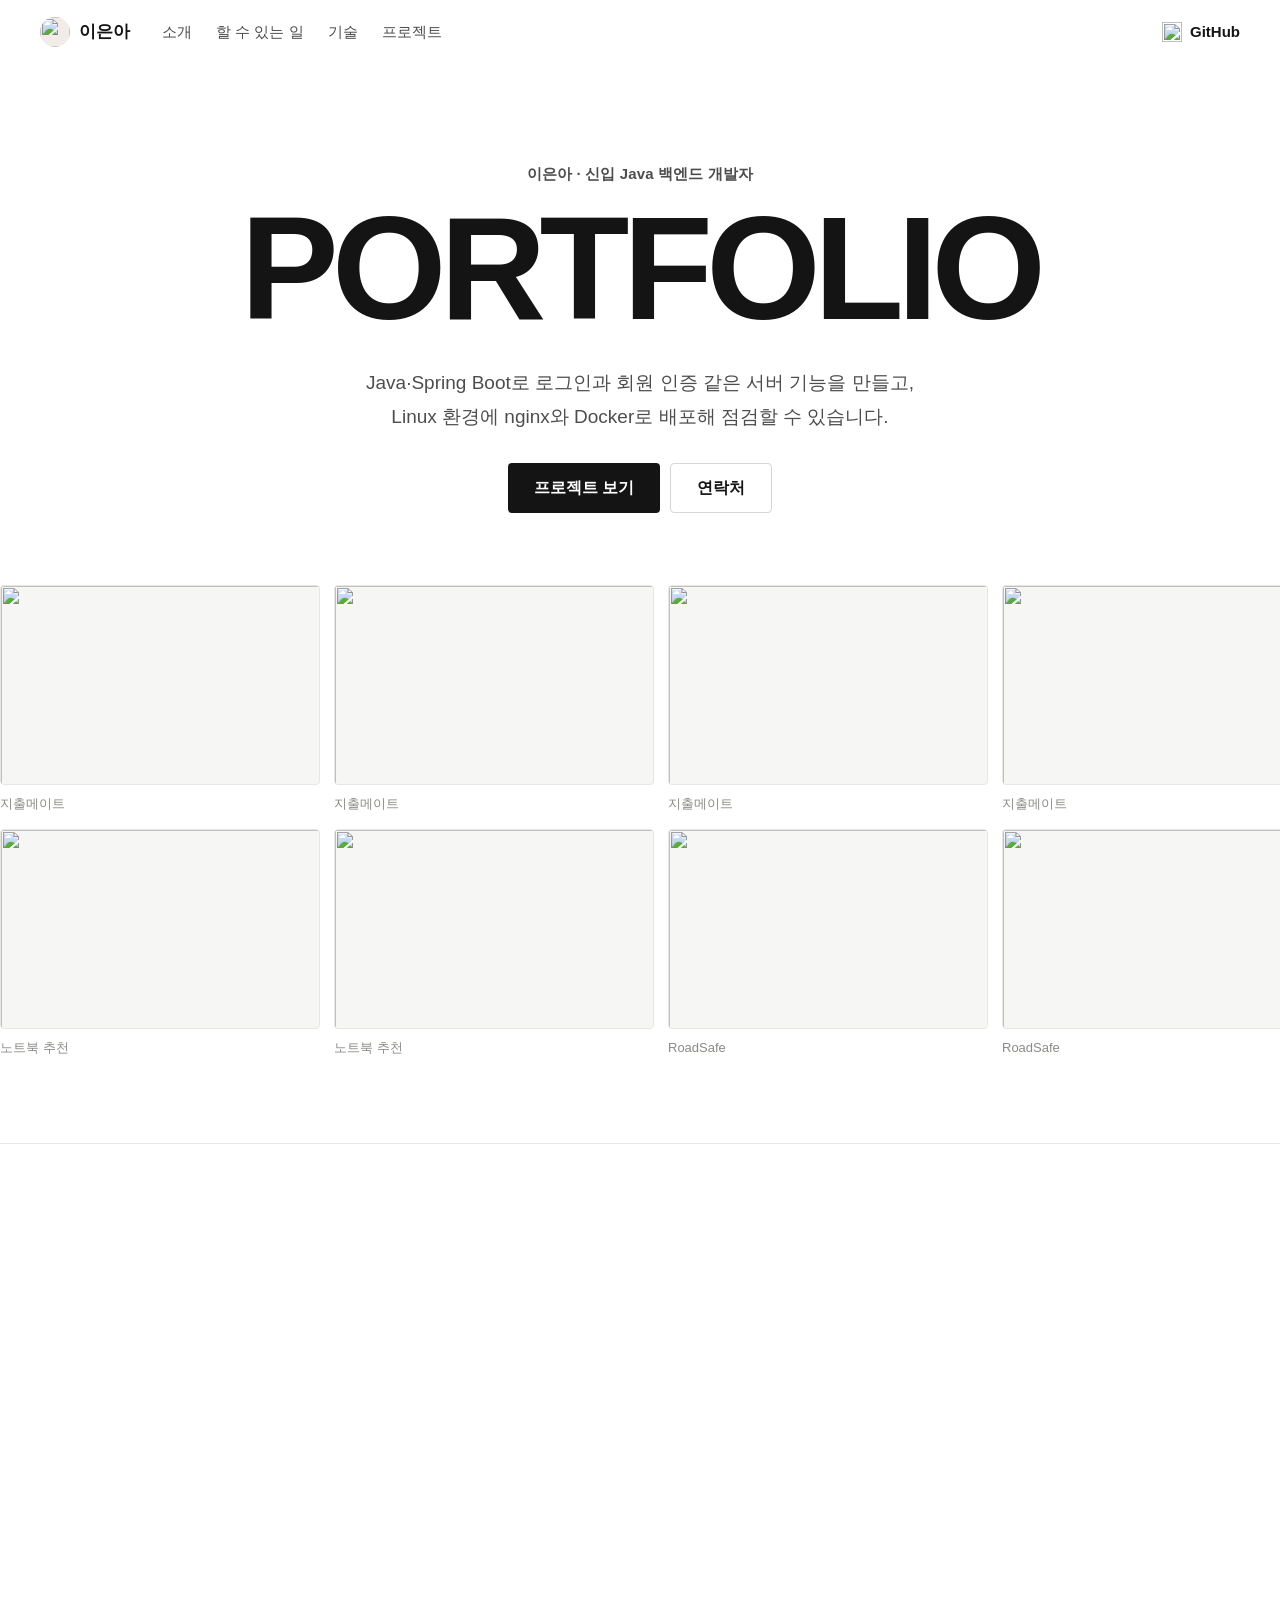
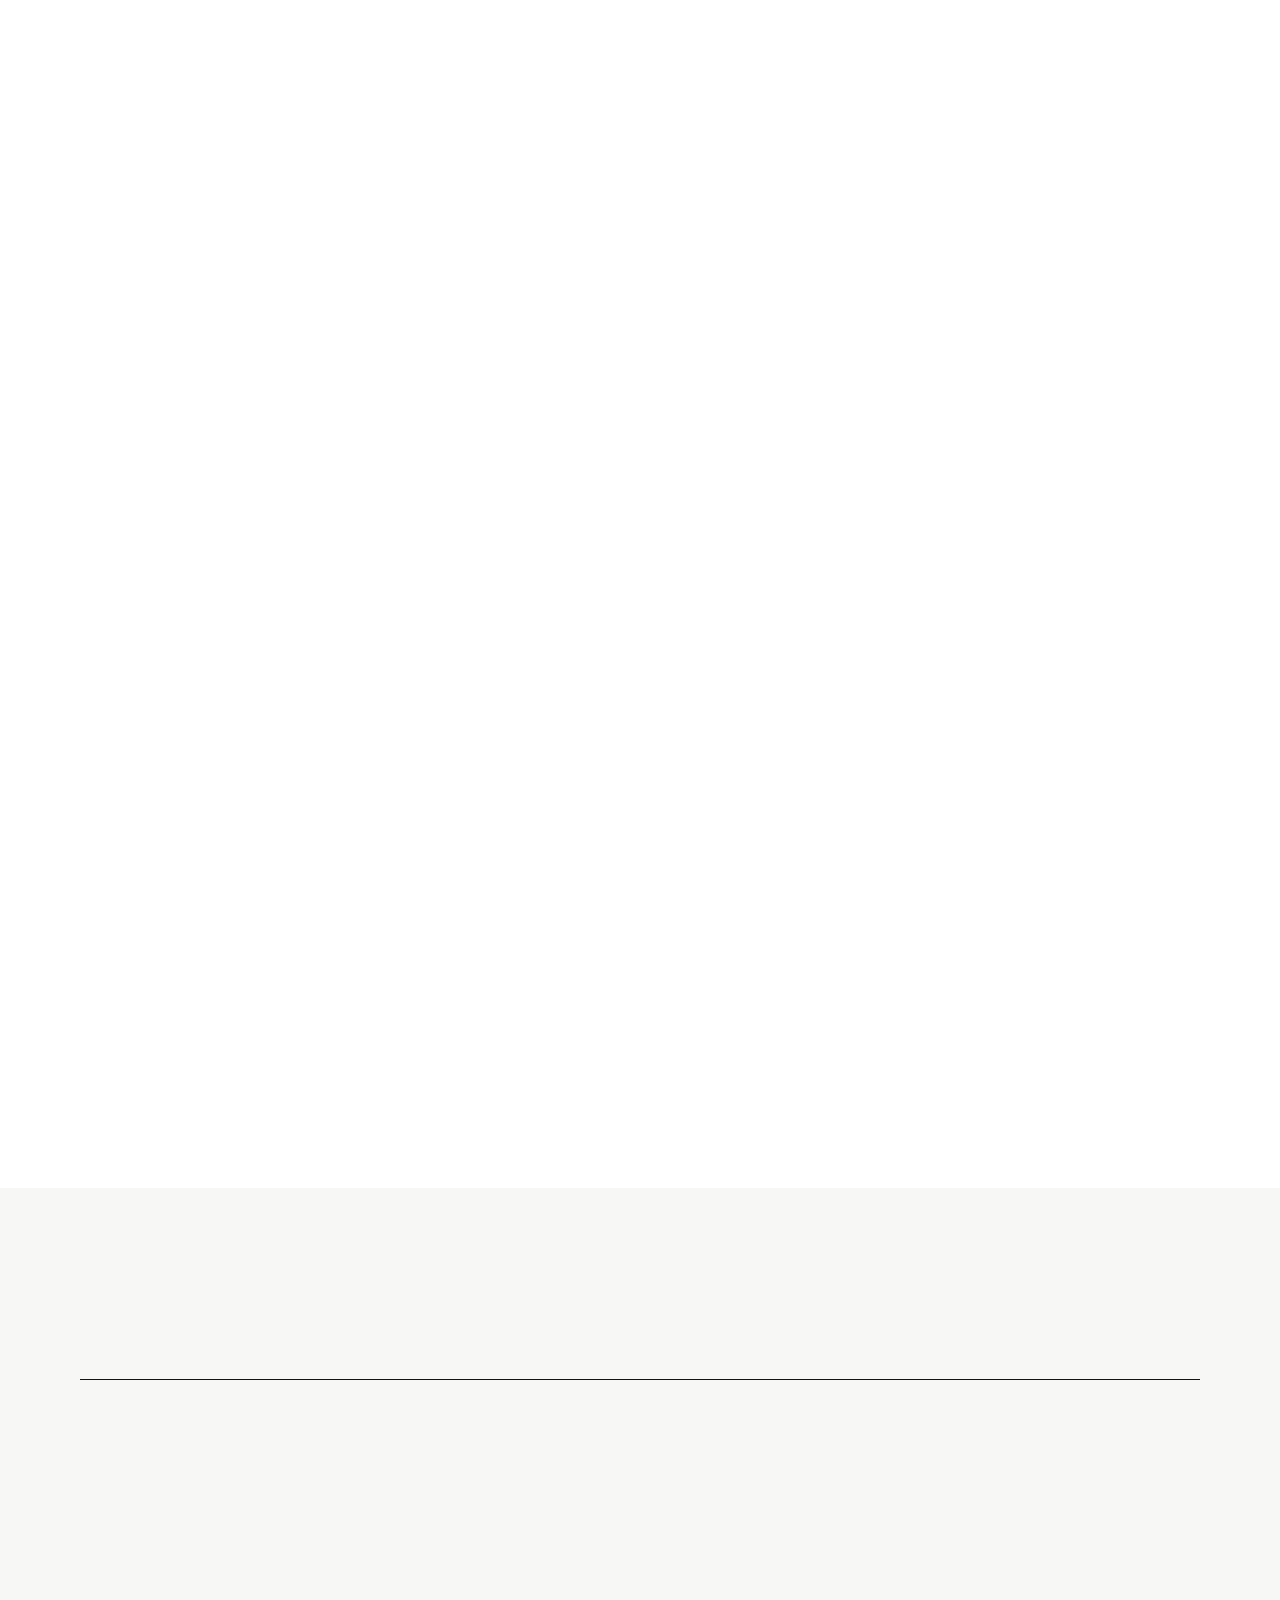
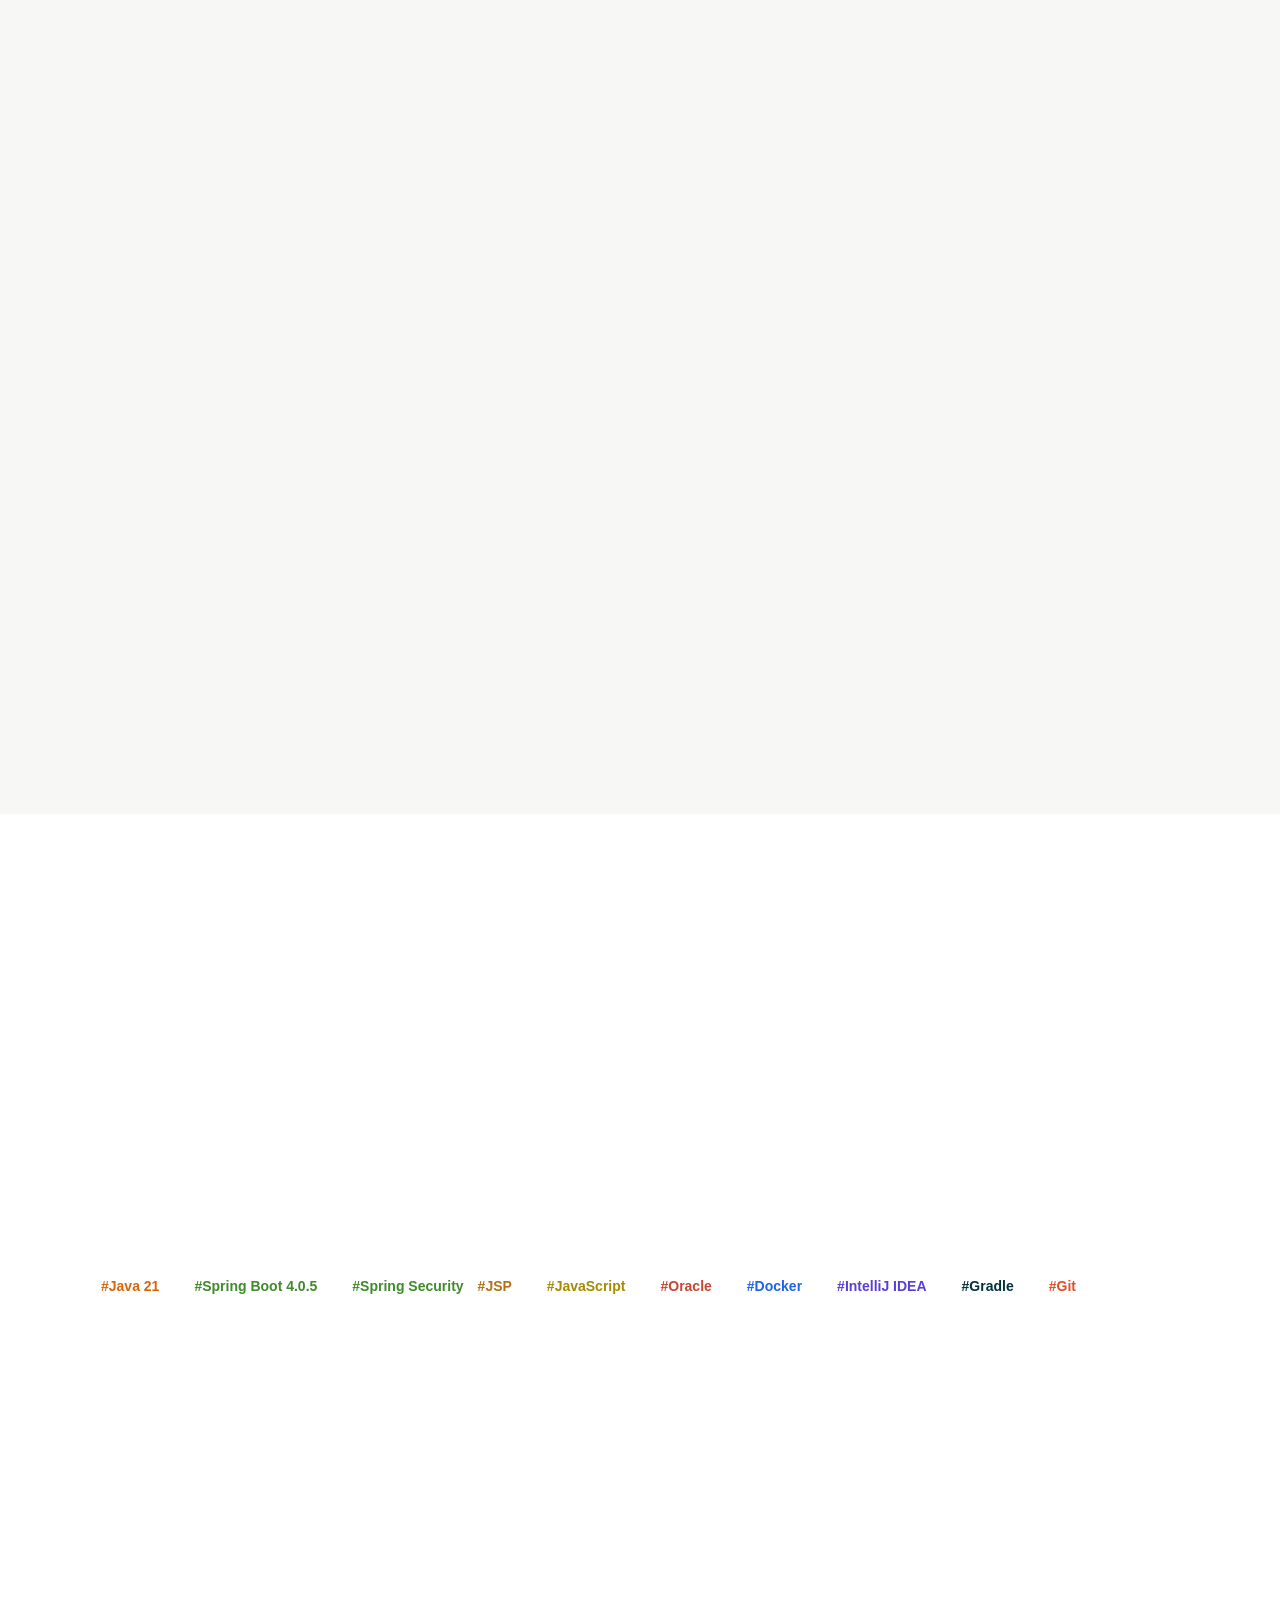
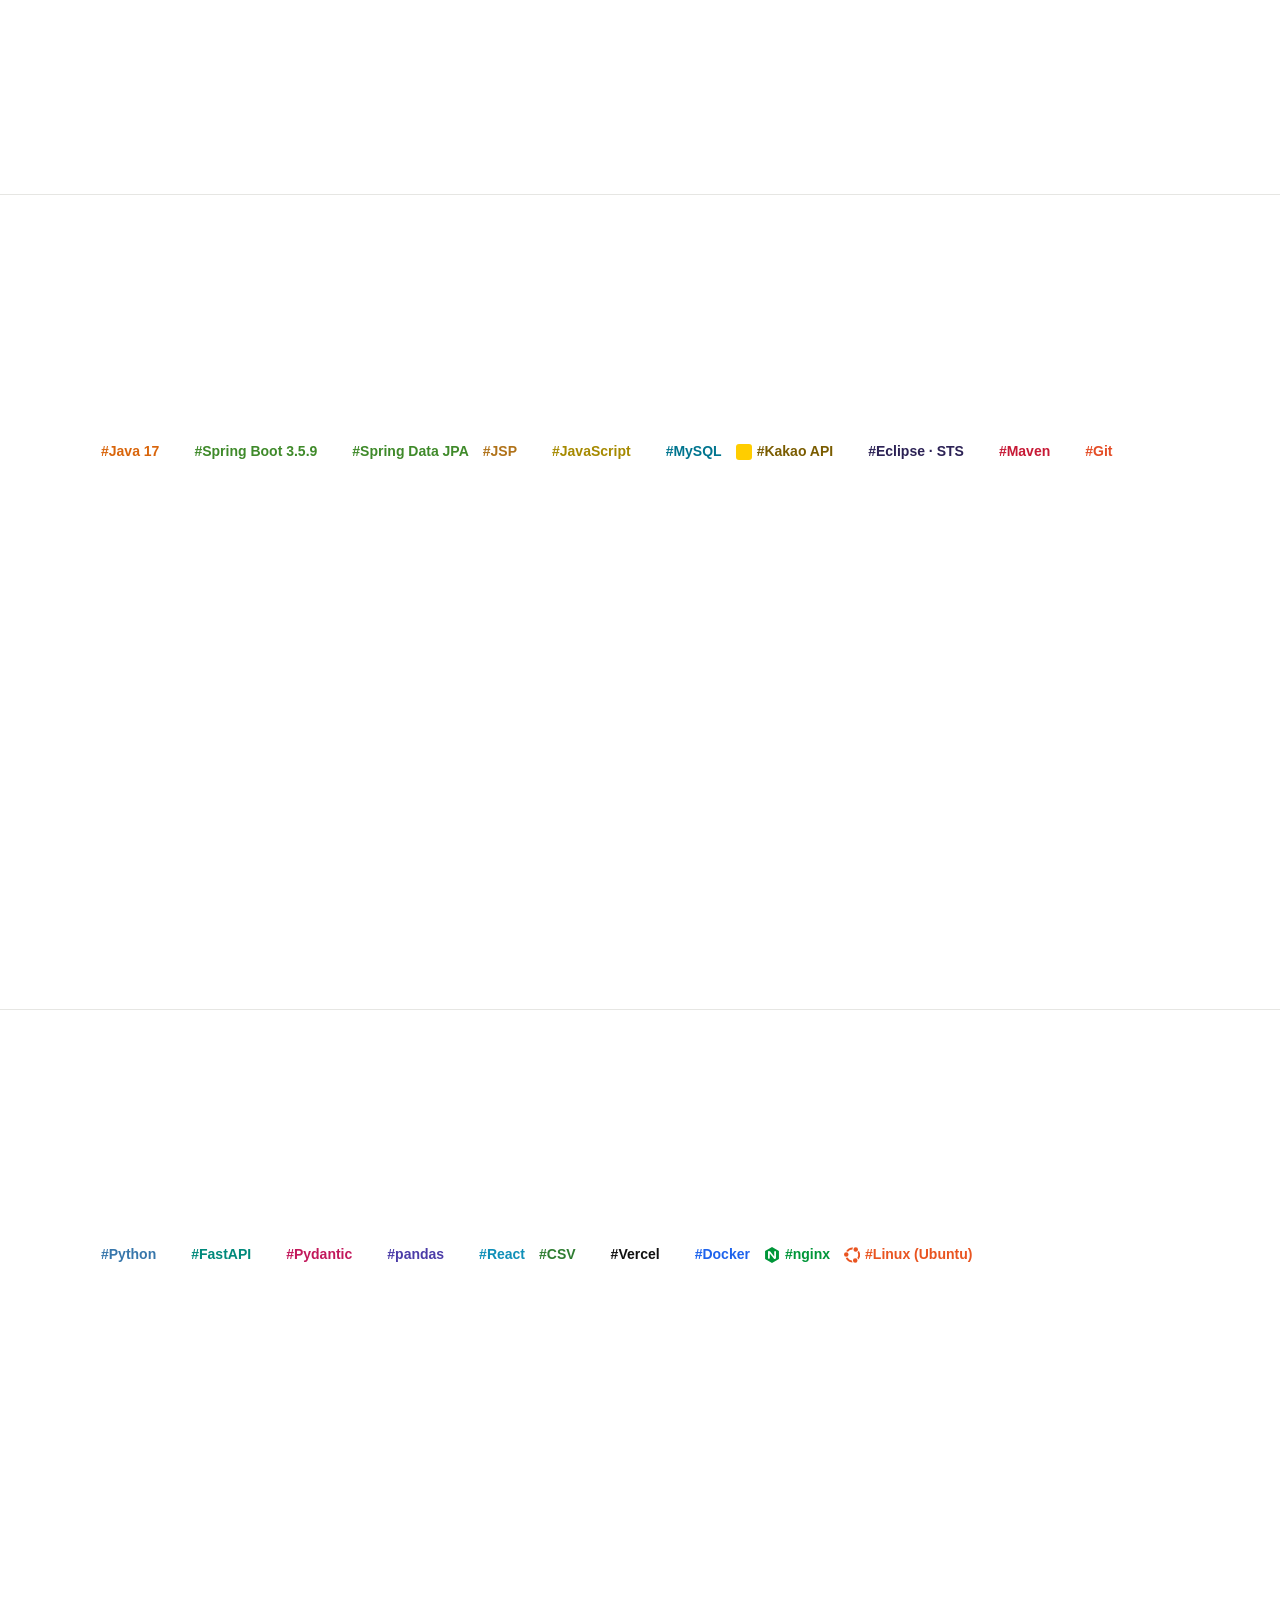
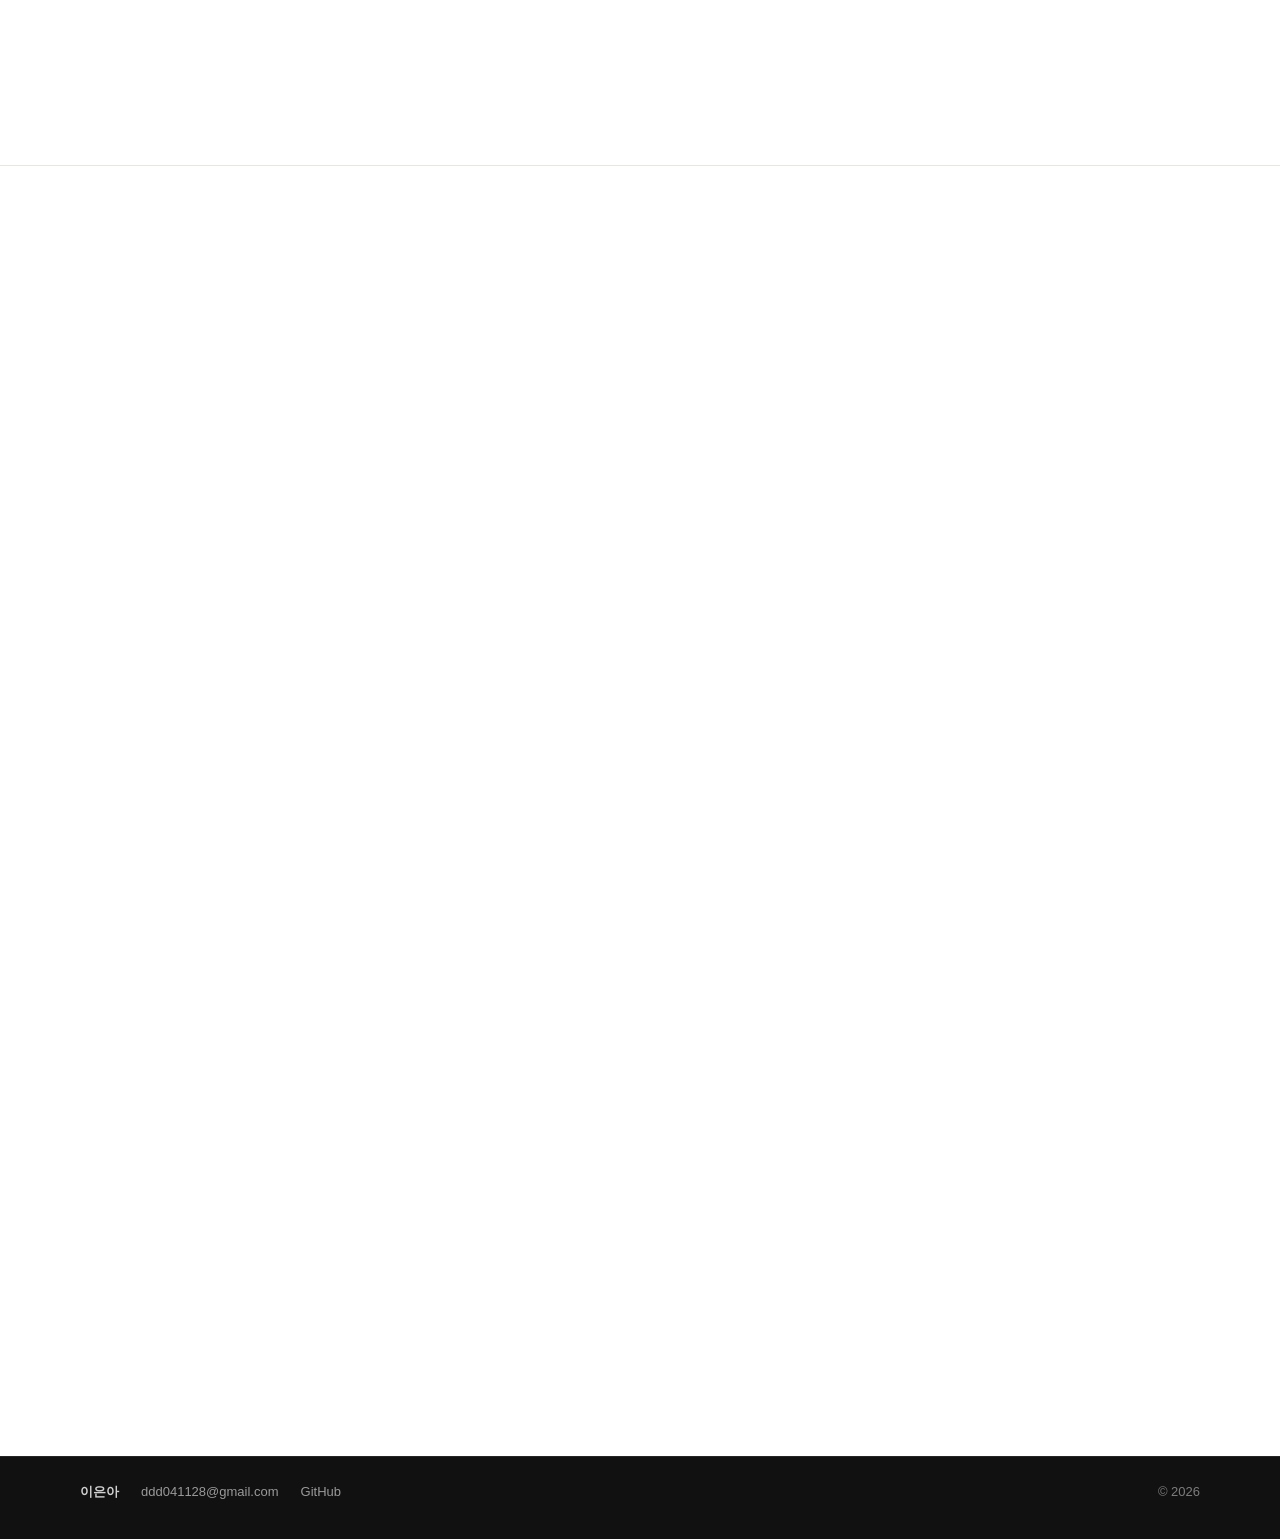
==== commit 20a7831f: "첫 화면: 노트북 추천 맡은 기능에 문서 작성 추가, RoadSafe 구분 수정, 링크 미리보기 주소 수정" ====
--- a/index.html
+++ b/index.html
@@ -7,7 +7,7 @@
 <meta name="description" content="이은아 · 신입 Java 백엔드 개발자 포트폴리오. Java·Spring Boot로 로그인과 회원 인증 같은 서버 기능을 만들고, Linux 환경에 nginx와 Docker로 배포해 점검할 수 있습니다.">
 <meta property="og:title" content="이은아 포트폴리오">
 <meta property="og:description" content="이은아 · 신입 Java 백엔드 개발자 포트폴리오. Java·Spring Boot로 로그인과 회원 인증 같은 서버 기능을 만들고, Linux 환경에 nginx와 Docker로 배포해 점검할 수 있습니다.">
-<meta property="og:image" content="https://portfolio-sepherd.vercel.app/images/og.jpg">
+<meta property="og:image" content="https://euna0428-portfolio-sepherd.vercel.app/images/og.jpg">
 <meta property="og:type" content="website">
 <meta name="theme-color" content="#ffffff">
 <link rel="icon" href="images/favicon.png">
@@ -41,7 +41,7 @@
       <h2>이은아 <small>신입 Java 백엔드 개발자</small></h2>
       <p class="mail"><a href="mailto:ddd041128@gmail.com">ddd041128@gmail.com</a><a href="https://github.com/euna0428" target="_blank" rel="noopener">github.com/euna0428</a></p>
       <dl class="spec">
-        <div><dt>학력</dt><dd>백석대학교 첨단IT학부 빅데이터전공 4학년<br>2027년 2월 졸업 예정 · 학점 3.21 / 4.5</dd></div>
+        <div><dt>학력</dt><dd>백석대학교 첨단IT학부 빅데이터전공 4학년<br>2027년 2월 졸업 예정 · 학점 3.23 / 4.5</dd></div>
         <div><dt>교육</dt><dd>K-Digital Training 장기 과정 2025.08 ~ 2026.03 (PlanTrip)<br>K-Digital Training 단기 과정 2026.03 ~ 2026.06 (지출메이트)</dd></div>
         <div><dt>수상</dt><dd>2025.12 교내 빅데이터 경진대회 우수상 (활용부문)<br>2026.03 K-디지털 트레이닝 경진대회 동상 (PlanTrip)<br>2026.06 교내 빅데이터 경진대회 우수상 (RoadSafe)<br>2026.06 교내 빅데이터 경진대회 장려상 (Clo-ver)</dd></div>
         <div><dt>연구</dt><dd>RoadSafe KCI 투고용 논문 원고 · 제1저자로 작성·수정 중 (미투고)</dd></div>
@@ -58,6 +58,7 @@
   <div class="arow"><b class="an">브라우저</b><i><svg viewBox="0 0 24 24" fill="none" stroke="currentColor" stroke-width="2" stroke-linecap="round" stroke-linejoin="round"><path d="M5 12h14M13 6l6 6-6 6"/></svg></i><b class="an ng"><img src="vendor/icons/nginx.svg" alt="">nginx<small>화면</small></b><i><svg viewBox="0 0 24 24" fill="none" stroke="currentColor" stroke-width="2" stroke-linecap="round" stroke-linejoin="round"><path d="M5 12h14M13 6l6 6-6 6"/></svg><em>/api</em></i><b class="an fa"><img src="vendor/icons/fastapi.svg" alt="">FastAPI<small>API 서버</small></b></div>
   <span class="ah"><img src="vendor/icons/ubuntu.svg" alt="">Ubuntu · Docker Compose</span>
 </div></div><div class="cbody"><p class="kicker">공고 업무 · 시스템 운영</p><h3>Linux 배포와 점검</h3><p>노트북 추천 서비스를 Ubuntu에서 Docker Compose로 화면(nginx)과 API 서버로 나눠 배포하고, 접속 기록 확인과 API 서버 재시작까지 해 봤습니다.</p><span class="go">노트북 추천 자세히 보기</span></div></a><a class="card can rv" href="p/roadsafe.html"><div class="shot"><img src="images/rs_live_route.jpg" alt="RoadSafe 화면" loading="lazy"></div><div class="cbody"><p class="kicker">공고 업무 · 시스템 운영</p><h3>실패해도 멈추지 않는 수집</h3><p>RoadSafe 공공데이터 수집은 요청이 실패하면 최대 3번 다시 시도하고, 그래도 안 되면 직전 정상값이나 기존 CSV로 대신해 서비스가 멈추지 않습니다.</p><span class="go">RoadSafe 자세히 보기</span></div></a></div>
+    <p class="notyet rv"><b>입사하면 먼저 할 일</b><span>기능 명세서를 쓸 때 9개 영역 88개 항목의 검증 체크리스트를 직접 만들어 썼고, PlanTrip에서는 8만 자 분량 코드에서 오류 원인이던 중복 DB 처리 코드를 찾아 1,000자까지 줄였습니다. 입사하면 같은 방식으로 맡은 서버 기능의 점검 항목부터 목록으로 정리해 두고, 오류가 생기면 접속 기록부터 확인해 원인을 찾아 고치겠습니다.</span></p>
   </div>
 </section>
 
@@ -127,7 +128,7 @@
     <p class="htag"><span style="--c:#3776ab"><img src="vendor/icons/python.svg" alt="" width="16" height="16">#Python</span><span style="--c:#00897b"><img src="vendor/icons/fastapi.svg" alt="" width="16" height="16">#FastAPI</span><span style="--c:#c2185b"><img src="vendor/icons/pydantic.svg" alt="" width="16" height="16">#Pydantic</span><span style="--c:#4b3ca8"><img src="vendor/icons/pandas.svg" alt="" width="16" height="16">#pandas</span><span style="--c:#0f8fb8"><img src="vendor/icons/react.svg" alt="" width="16" height="16">#React</span><span style="--c:#2f7d32">#CSV</span><span style="--c:#111111"><img src="vendor/icons/vercel.svg" alt="" width="16" height="16">#Vercel</span><span style="--c:#1d63ed"><img src="vendor/icons/docker.svg" alt="" width="16" height="16">#Docker</span><span style="--c:#009639"><img src="vendor/icons/nginx.svg" alt="" width="16" height="16">#nginx</span><span style="--c:#e95420"><img src="vendor/icons/ubuntu.svg" alt="" width="16" height="16">#Linux (Ubuntu)</span></p>
     <div class="fsum rv">
       <div class="demo solo"><div class="dv"><video src="media/lap_hl.mp4" poster="images/poster_lap.jpg" muted playsinline preload="metadata" controls data-auto></video></div></div>
-      <dl class="pex"><div><dt>기획 배경</dt><dd>학과마다 필요한 노트북 사양이 다르다는 데서 출발</dd></div><div><dt>핵심 기능</dt><dd>학과·예산·운영체제·우선순위를 입력하면 노트북 TOP 5와 점수·선정 사유를 보여 주고, 모델 검색 링크로 판매가 확인</dd></div><div><dt>맡은 기능</dt><dd><ul><li>FastAPI REST API 4개 (잘못된 요청 422, 없는 학과 404 응답)</li><li>React 5단계 입력 화면, 추천 규칙 7,227건 검증</li><li>Vercel 배포</li><li>Linux(Ubuntu)에 Docker Compose로 화면(nginx)과 API 서버를 나눠 배포하고 접속 기록 확인·API 서버 재시작</li></ul></dd></div></dl>
+      <dl class="pex"><div><dt>기획 배경</dt><dd>학과마다 필요한 노트북 사양이 다르다는 데서 출발</dd></div><div><dt>핵심 기능</dt><dd>학과·예산·운영체제·우선순위를 입력하면 노트북 TOP 5와 점수·선정 사유를 보여 주고, 모델 검색 링크로 판매가 확인</dd></div><div><dt>맡은 기능</dt><dd><ul><li>FastAPI REST API 4개 (잘못된 요청 422, 없는 학과 404 응답)</li><li>React 5단계 입력 화면, 추천 규칙 7,227건 검증</li><li>API 명세서(API 4개의 요청·응답 예시)와 개발 문서(설치·실행 순서, 추천 로직 기준) 작성, 학과별 24건 검증 결과표 정리</li><li>Vercel 배포</li><li>Linux(Ubuntu)에 Docker Compose로 화면(nginx)과 API 서버를 나눠 배포하고 접속 기록 확인·API 서버 재시작</li></ul></dd></div></dl>
     </div>
   </div>
 </article>
@@ -176,4 +177,4 @@
 <footer class="gf"><div class="wrap"><b>이은아</b><a href="mailto:ddd041128@gmail.com">ddd041128@gmail.com</a><a href="https://github.com/euna0428" target="_blank" rel="noopener">GitHub</a><span>© 2026</span></div></footer>
 <div class="lb" id="lb" role="dialog" aria-modal="true" aria-label="이미지 크게 보기"><figure><img id="lb-img" alt=""><figcaption id="lb-cap"></figcaption></figure></div>
 <script src="js/site4.js"></script>
-</body></html>
+</body></html>
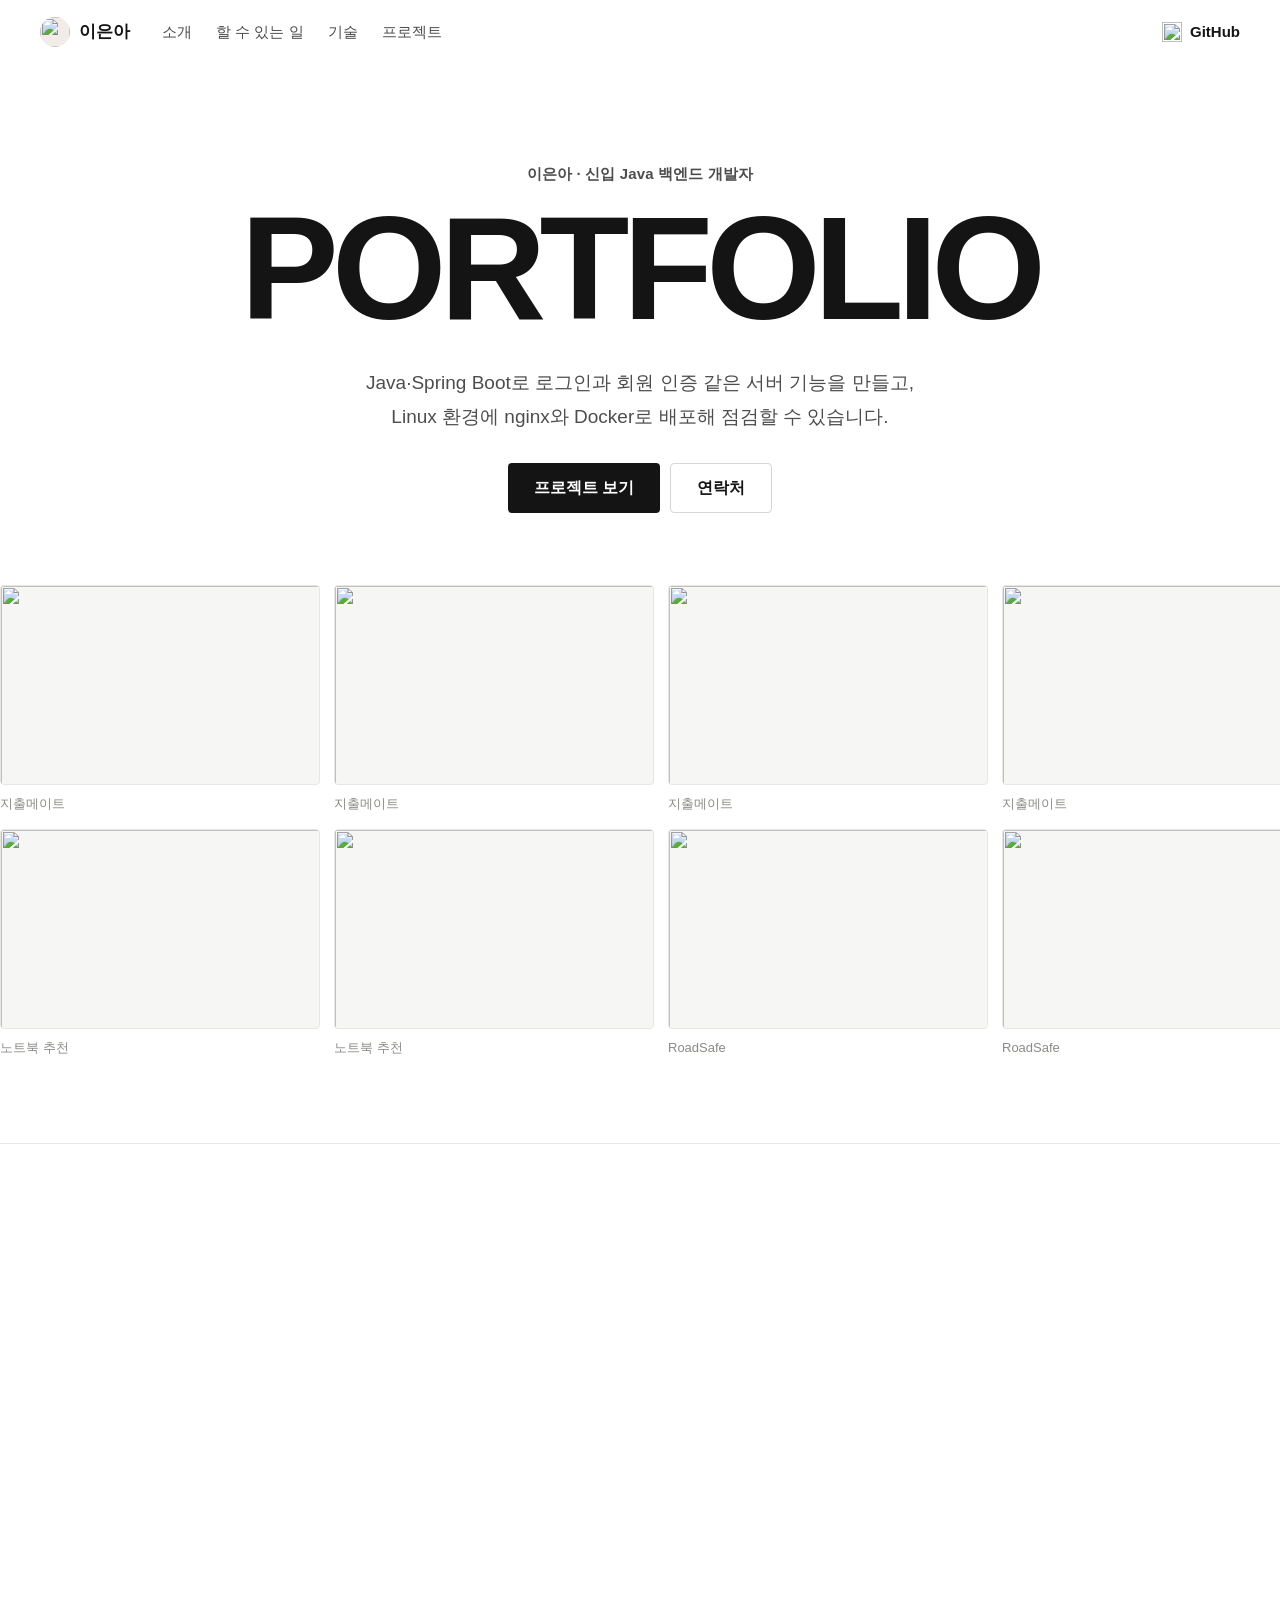
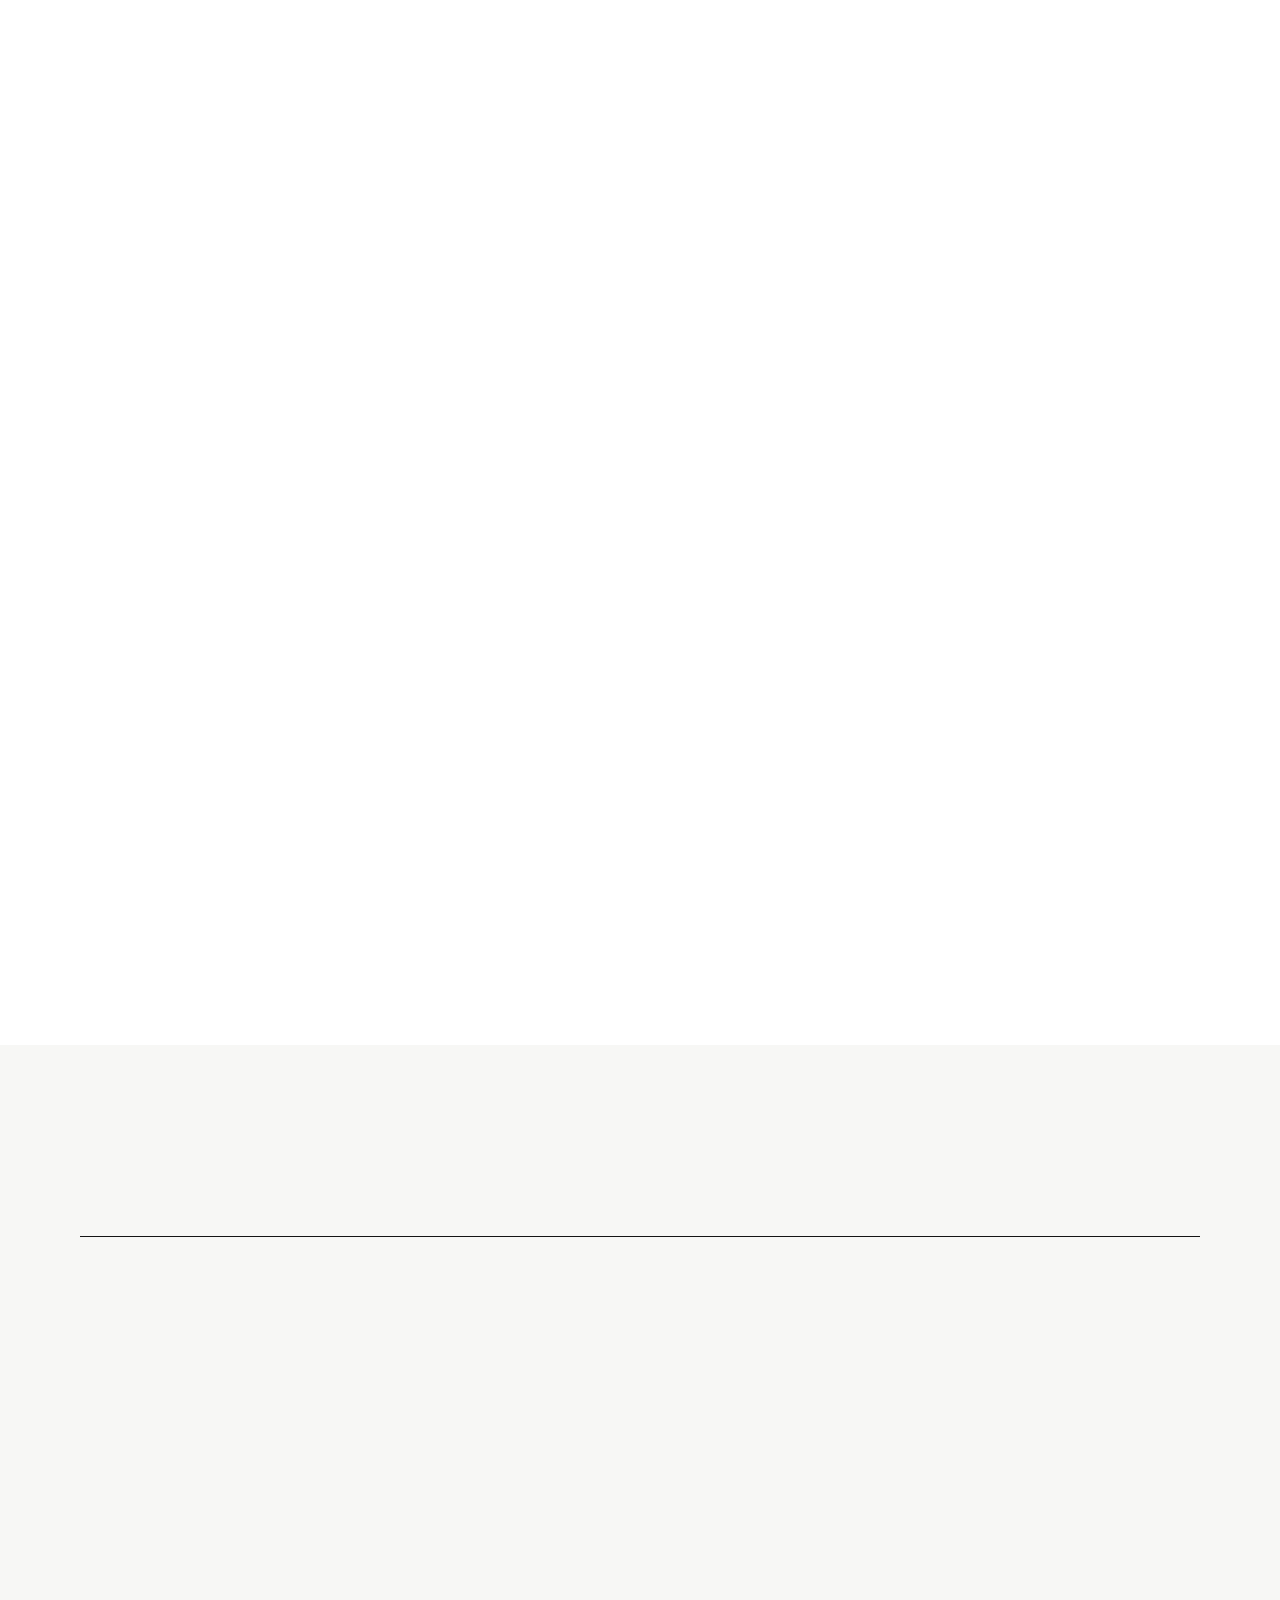
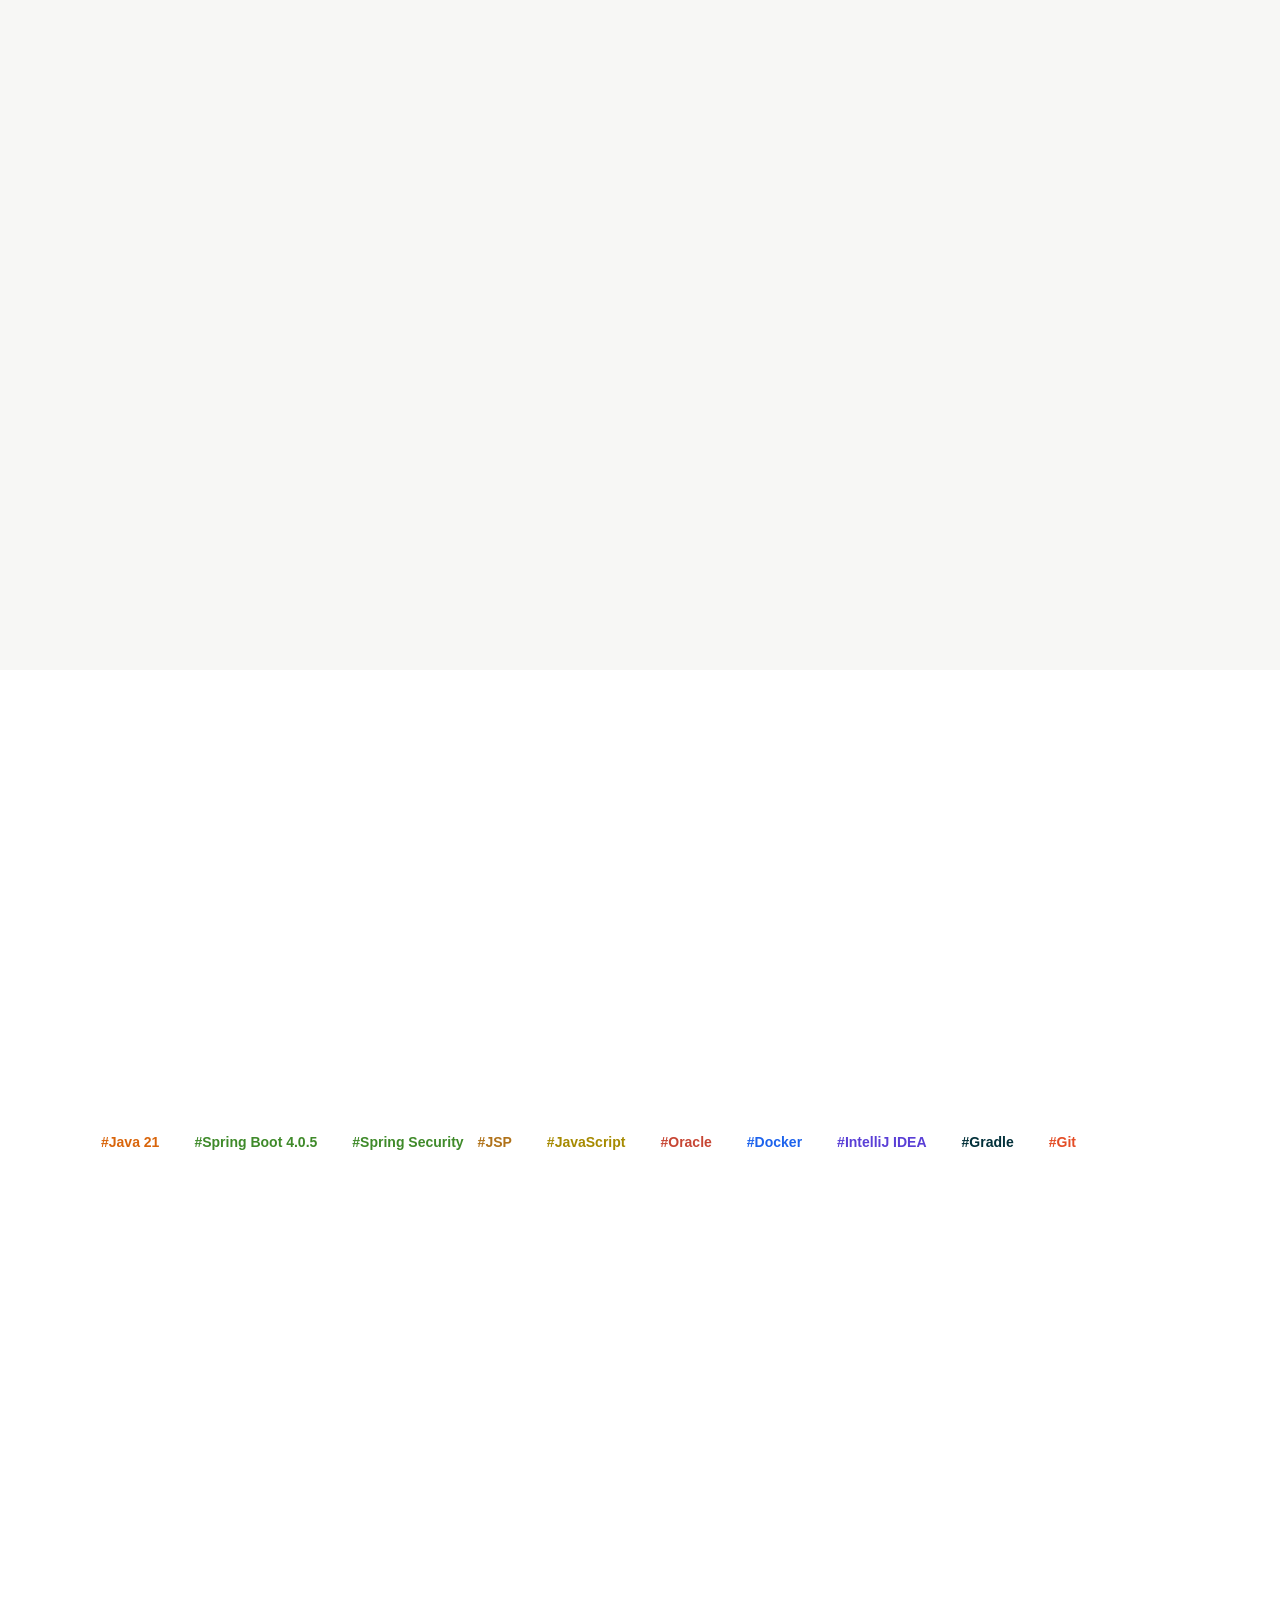
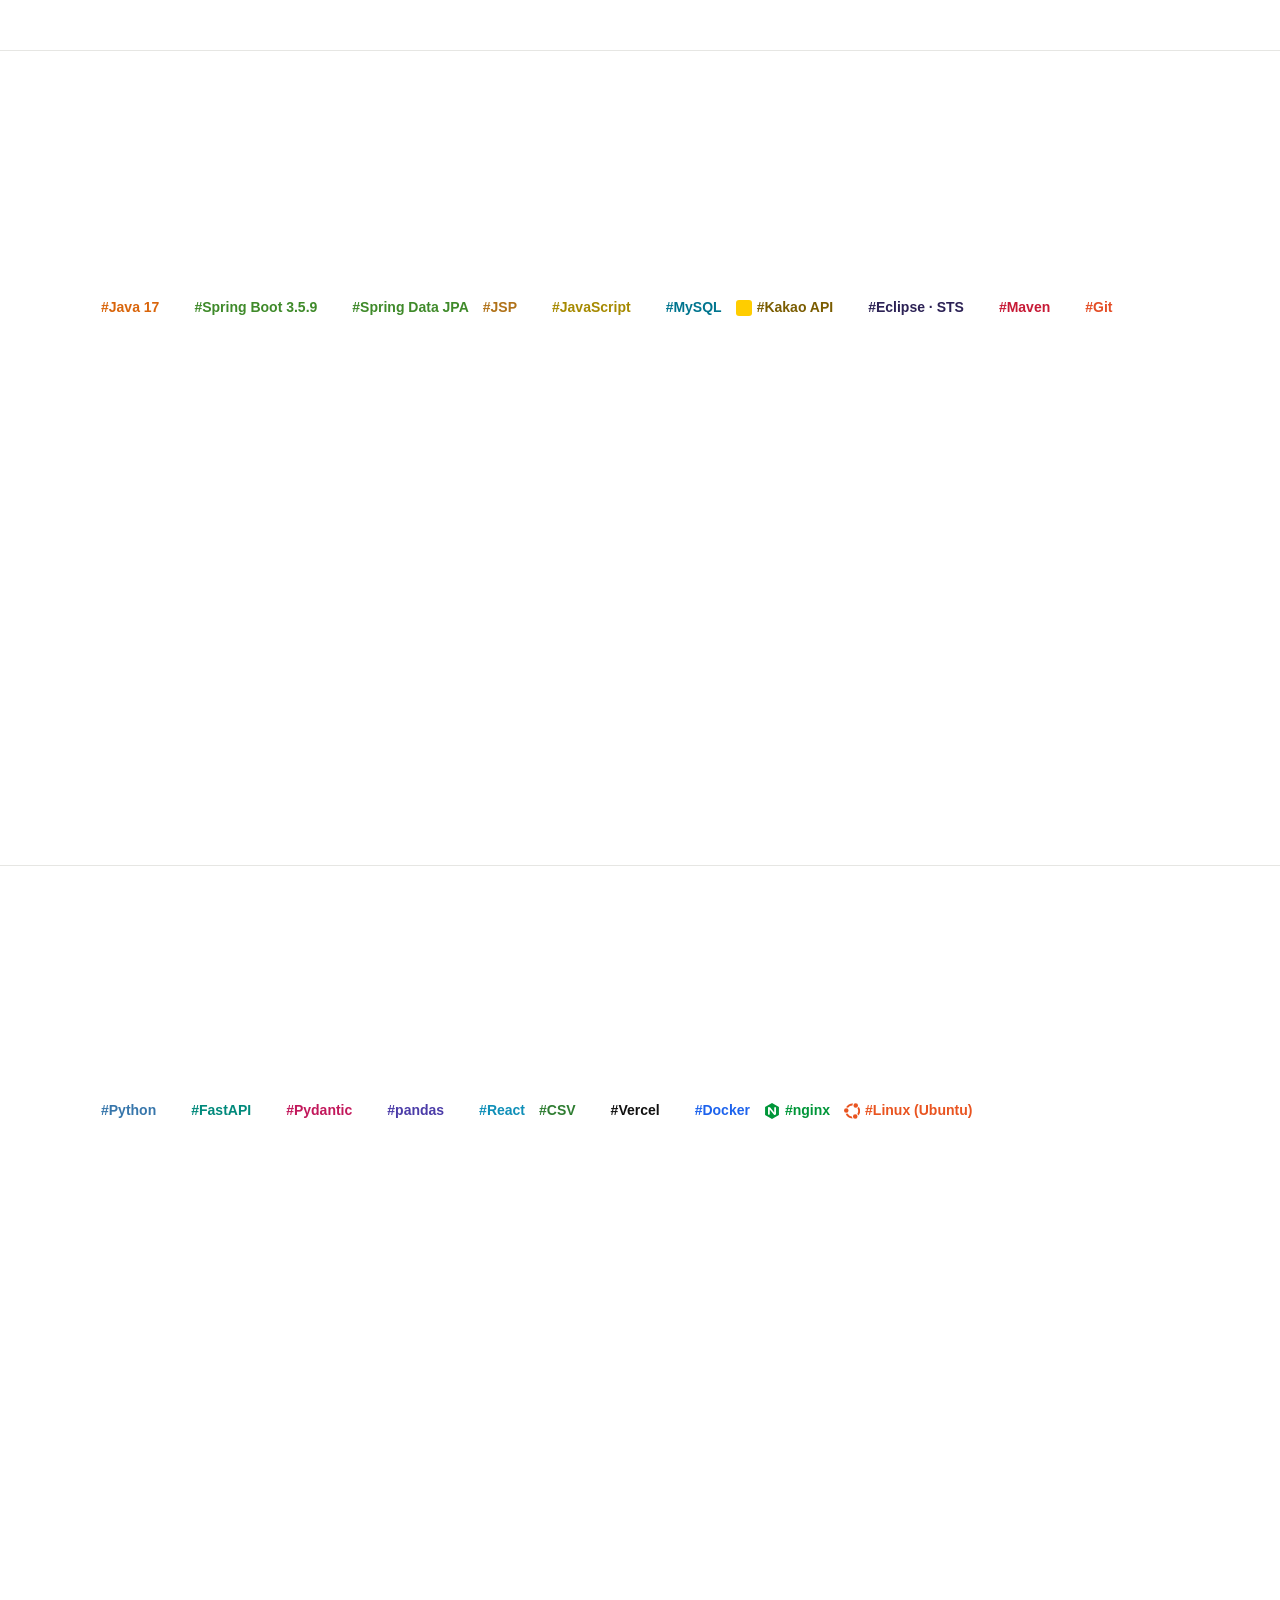
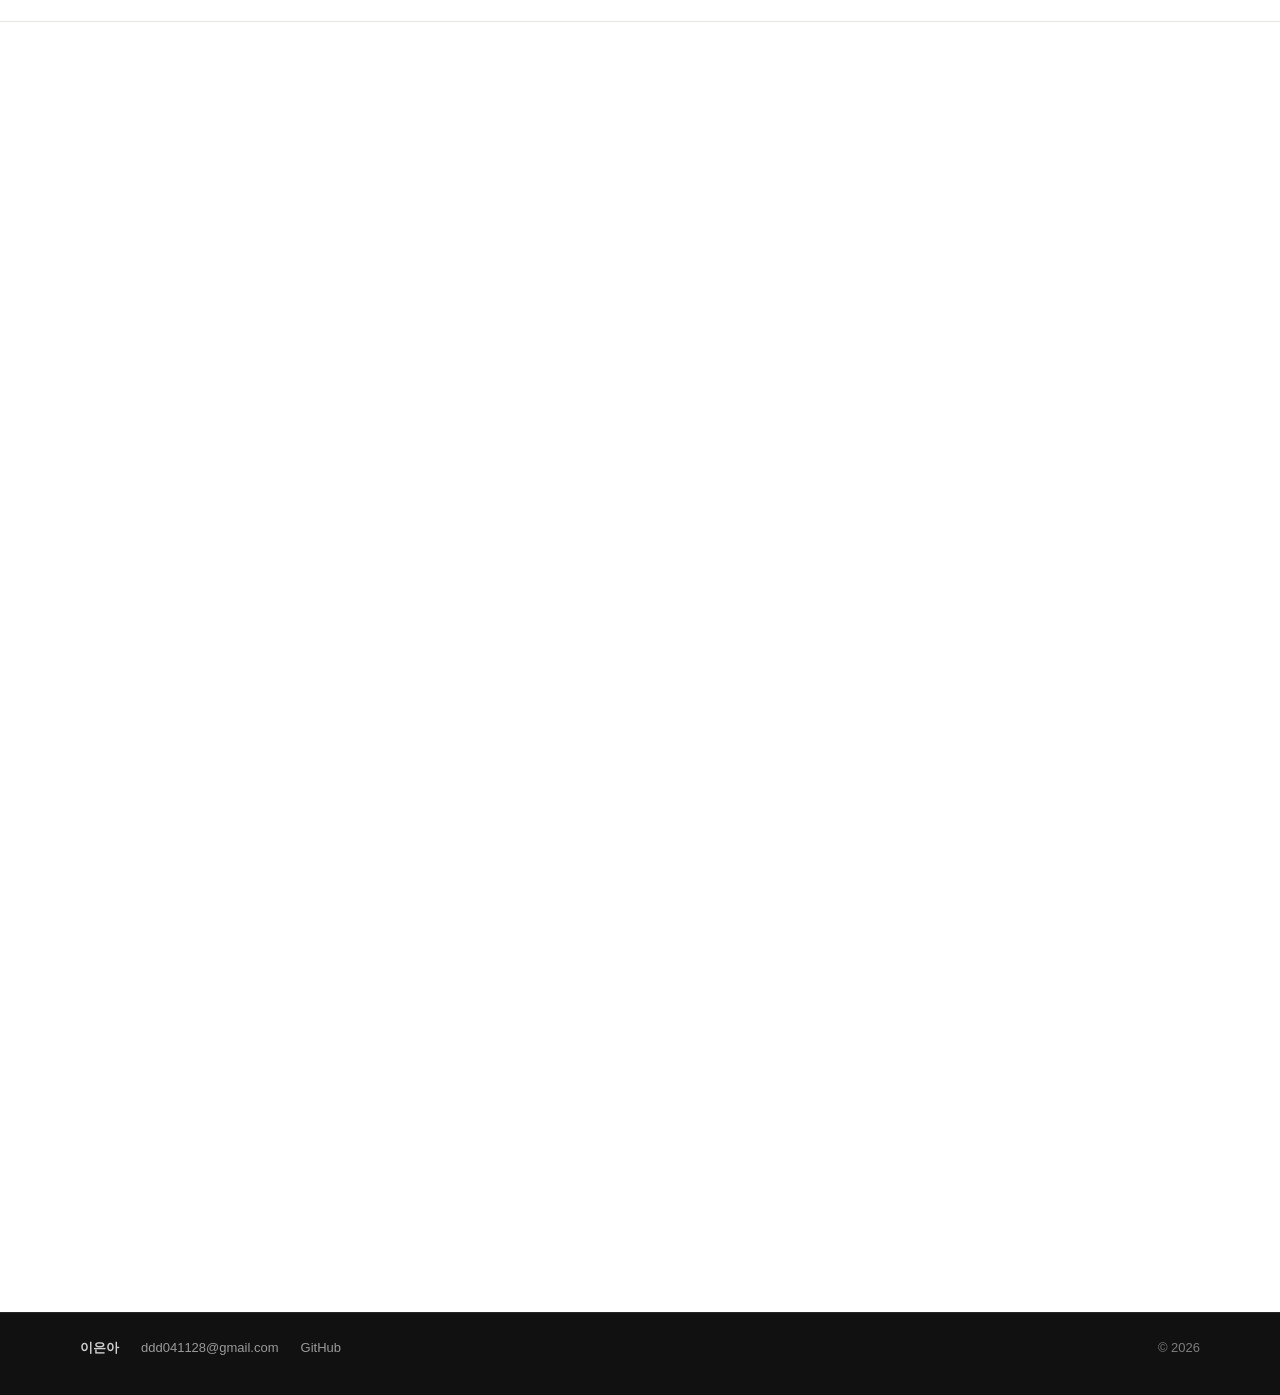
==== commit 7a1d45a2: "첫 화면: 입사하면 먼저 할 일 문단 다시 삭제 (본인이 뺀 내용 복원)" ====
--- a/index.html
+++ b/index.html
@@ -58,8 +58,7 @@
   <div class="arow"><b class="an">브라우저</b><i><svg viewBox="0 0 24 24" fill="none" stroke="currentColor" stroke-width="2" stroke-linecap="round" stroke-linejoin="round"><path d="M5 12h14M13 6l6 6-6 6"/></svg></i><b class="an ng"><img src="vendor/icons/nginx.svg" alt="">nginx<small>화면</small></b><i><svg viewBox="0 0 24 24" fill="none" stroke="currentColor" stroke-width="2" stroke-linecap="round" stroke-linejoin="round"><path d="M5 12h14M13 6l6 6-6 6"/></svg><em>/api</em></i><b class="an fa"><img src="vendor/icons/fastapi.svg" alt="">FastAPI<small>API 서버</small></b></div>
   <span class="ah"><img src="vendor/icons/ubuntu.svg" alt="">Ubuntu · Docker Compose</span>
 </div></div><div class="cbody"><p class="kicker">공고 업무 · 시스템 운영</p><h3>Linux 배포와 점검</h3><p>노트북 추천 서비스를 Ubuntu에서 Docker Compose로 화면(nginx)과 API 서버로 나눠 배포하고, 접속 기록 확인과 API 서버 재시작까지 해 봤습니다.</p><span class="go">노트북 추천 자세히 보기</span></div></a><a class="card can rv" href="p/roadsafe.html"><div class="shot"><img src="images/rs_live_route.jpg" alt="RoadSafe 화면" loading="lazy"></div><div class="cbody"><p class="kicker">공고 업무 · 시스템 운영</p><h3>실패해도 멈추지 않는 수집</h3><p>RoadSafe 공공데이터 수집은 요청이 실패하면 최대 3번 다시 시도하고, 그래도 안 되면 직전 정상값이나 기존 CSV로 대신해 서비스가 멈추지 않습니다.</p><span class="go">RoadSafe 자세히 보기</span></div></a></div>
-    <p class="notyet rv"><b>입사하면 먼저 할 일</b><span>기능 명세서를 쓸 때 9개 영역 88개 항목의 검증 체크리스트를 직접 만들어 썼고, PlanTrip에서는 8만 자 분량 코드에서 오류 원인이던 중복 DB 처리 코드를 찾아 1,000자까지 줄였습니다. 입사하면 같은 방식으로 맡은 서버 기능의 점검 항목부터 목록으로 정리해 두고, 오류가 생기면 접속 기록부터 확인해 원인을 찾아 고치겠습니다.</span></p>
-  </div>
+</div>
 </section>
 
 <section class="sec tint" id="skills">
--- a/css/site4.css
+++ b/css/site4.css
@@ -853,3 +853,8 @@
 .casemore>summary::after{content:" +";}
 .casemore[open]>summary::after{content:" −";}
 .casemore .case:first-of-type{padding-top:6px}
+
+.docl{margin-top:22px;display:flex;flex-wrap:wrap;gap:8px 14px;align-items:baseline;padding-top:16px;border-top:1px solid var(--line)}
+.docl b{font-size:14px;color:var(--ink)}
+.docl span{display:flex;flex-wrap:wrap;gap:6px 10px}
+.docl a{font-size:14px;color:var(--blue);text-decoration:underline;text-underline-offset:3px}
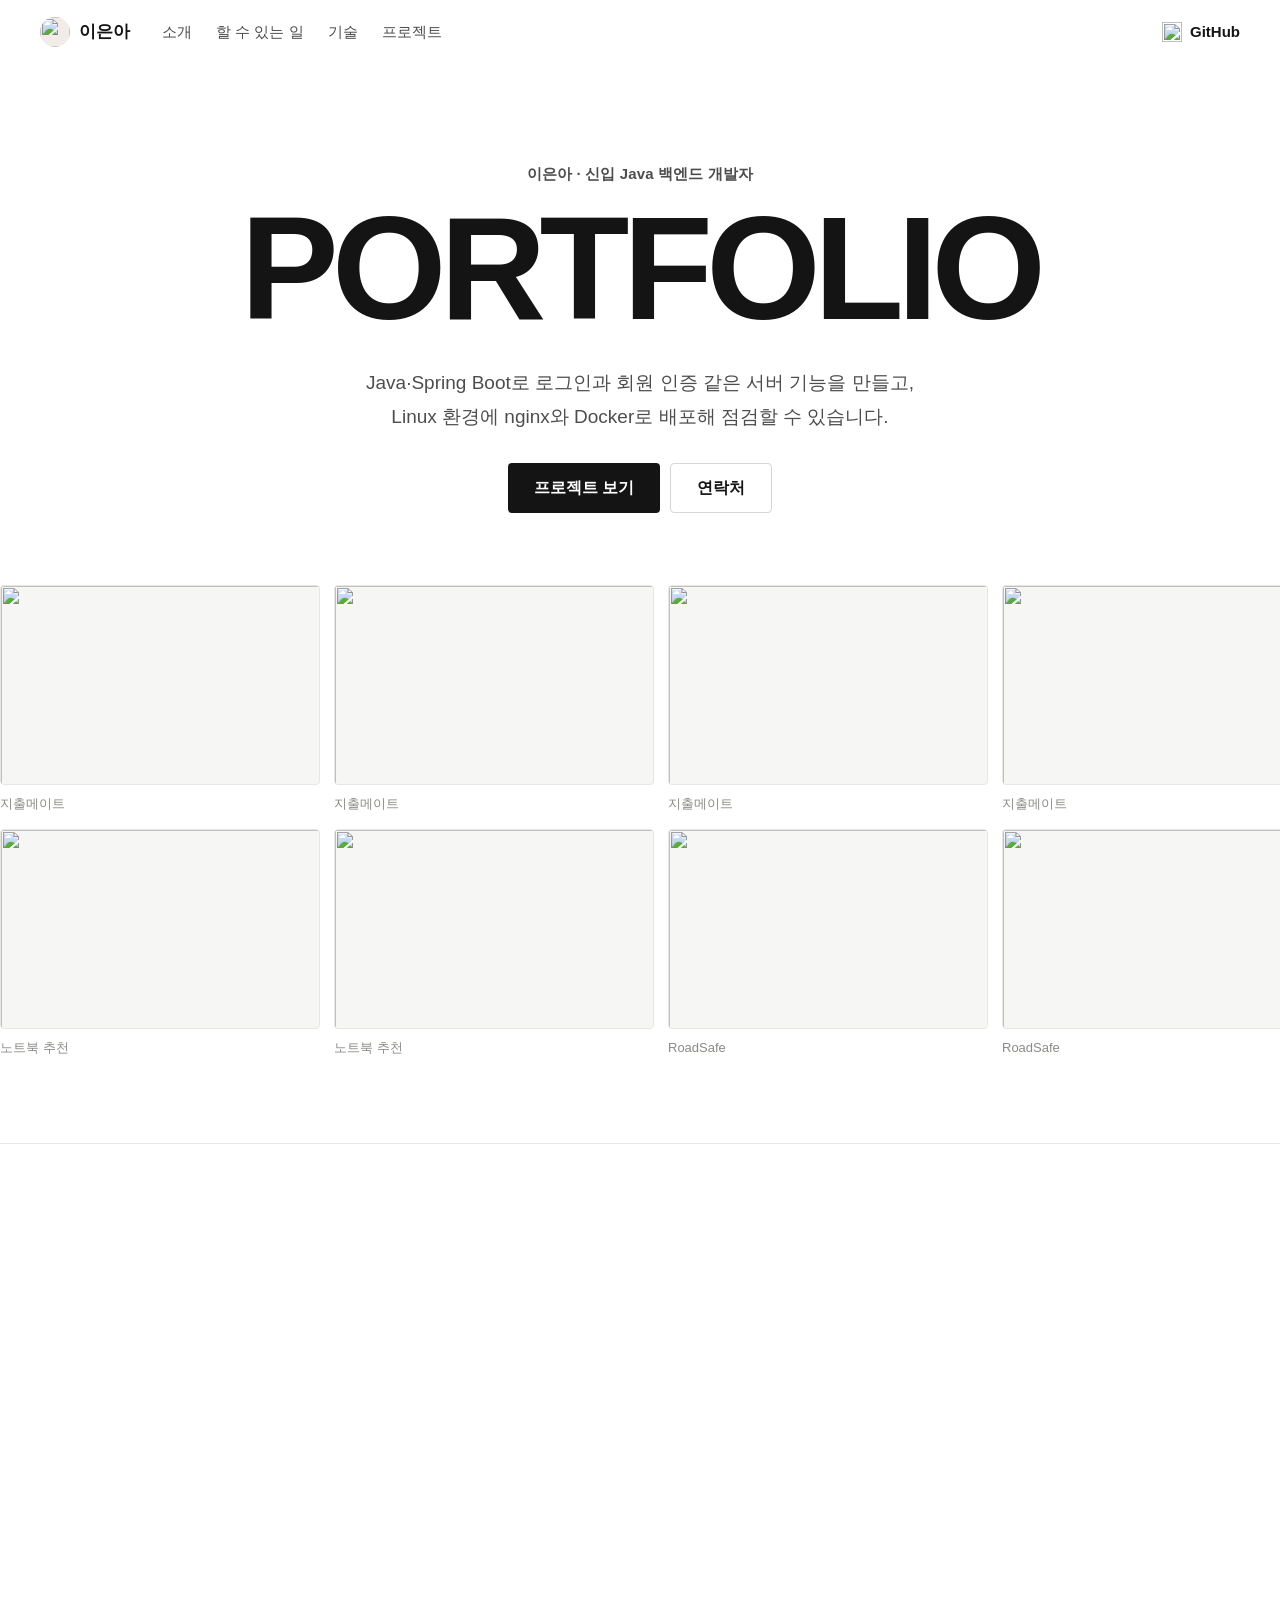
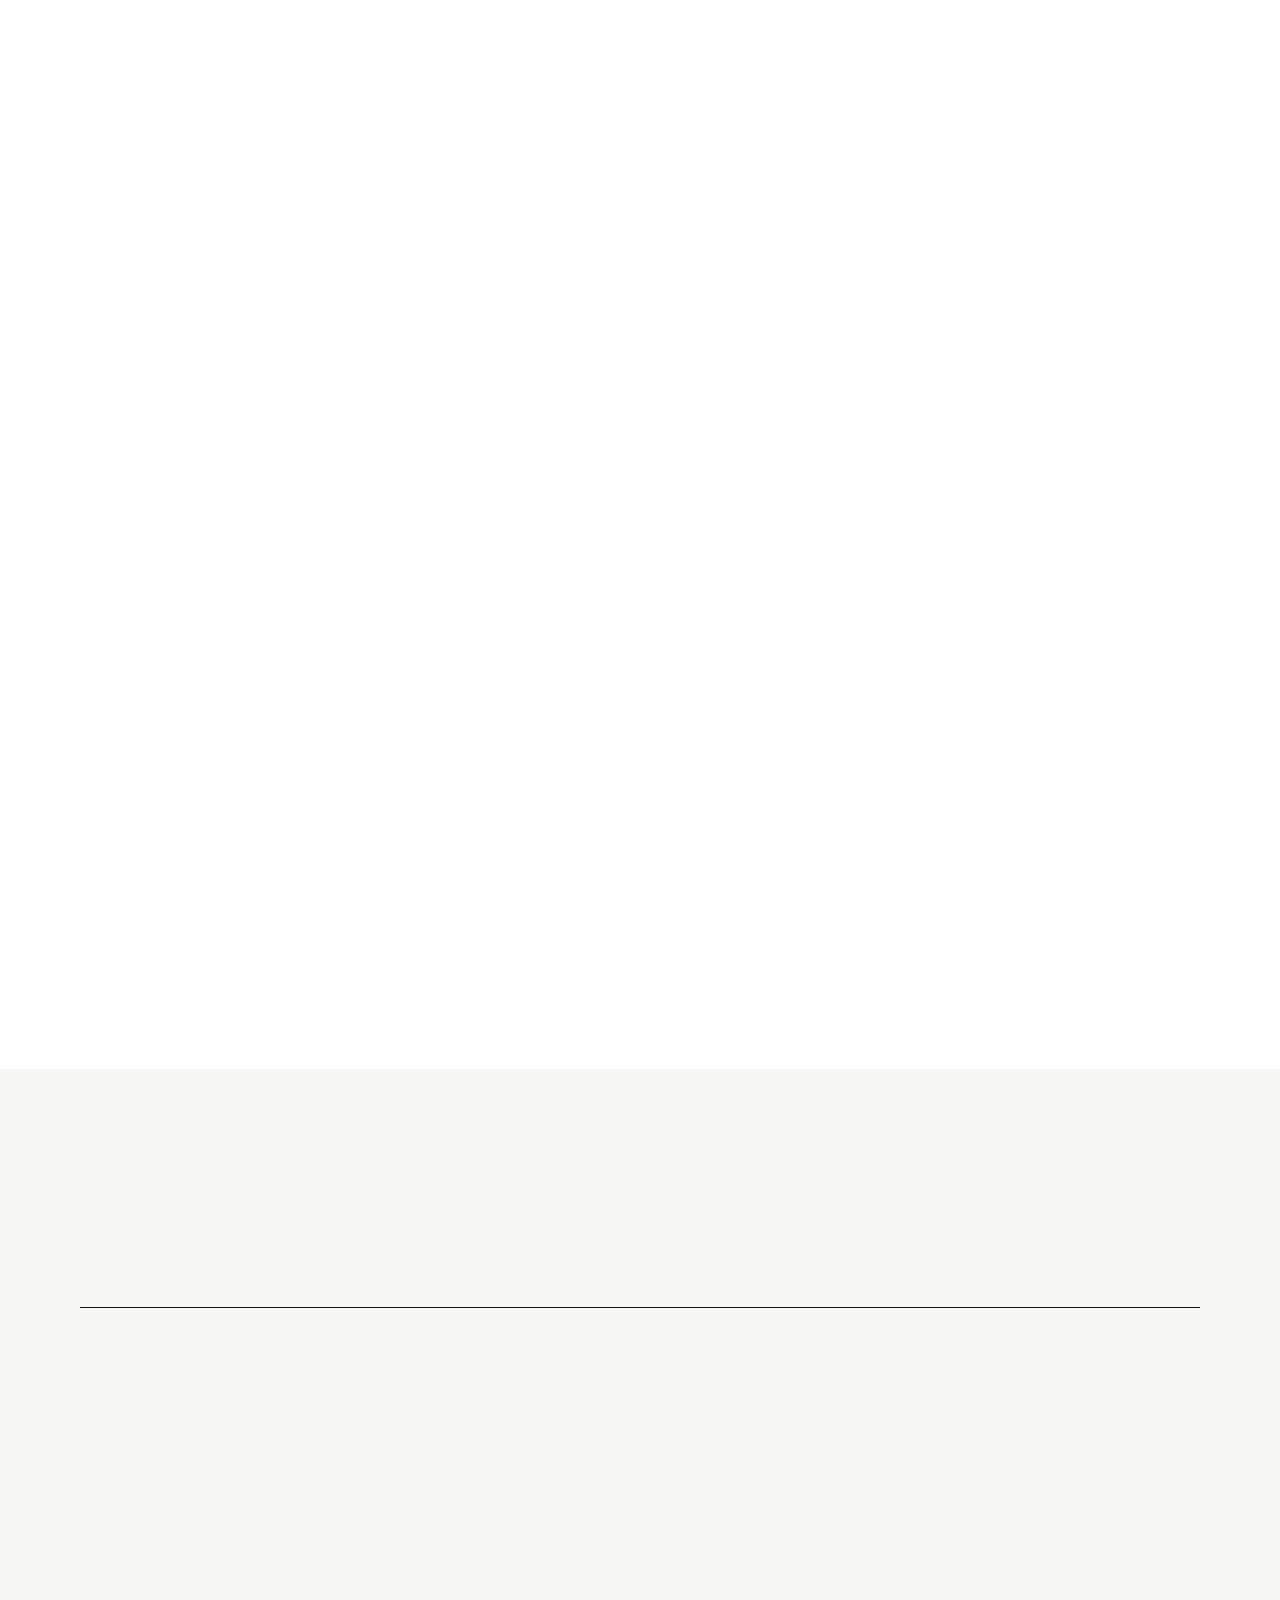
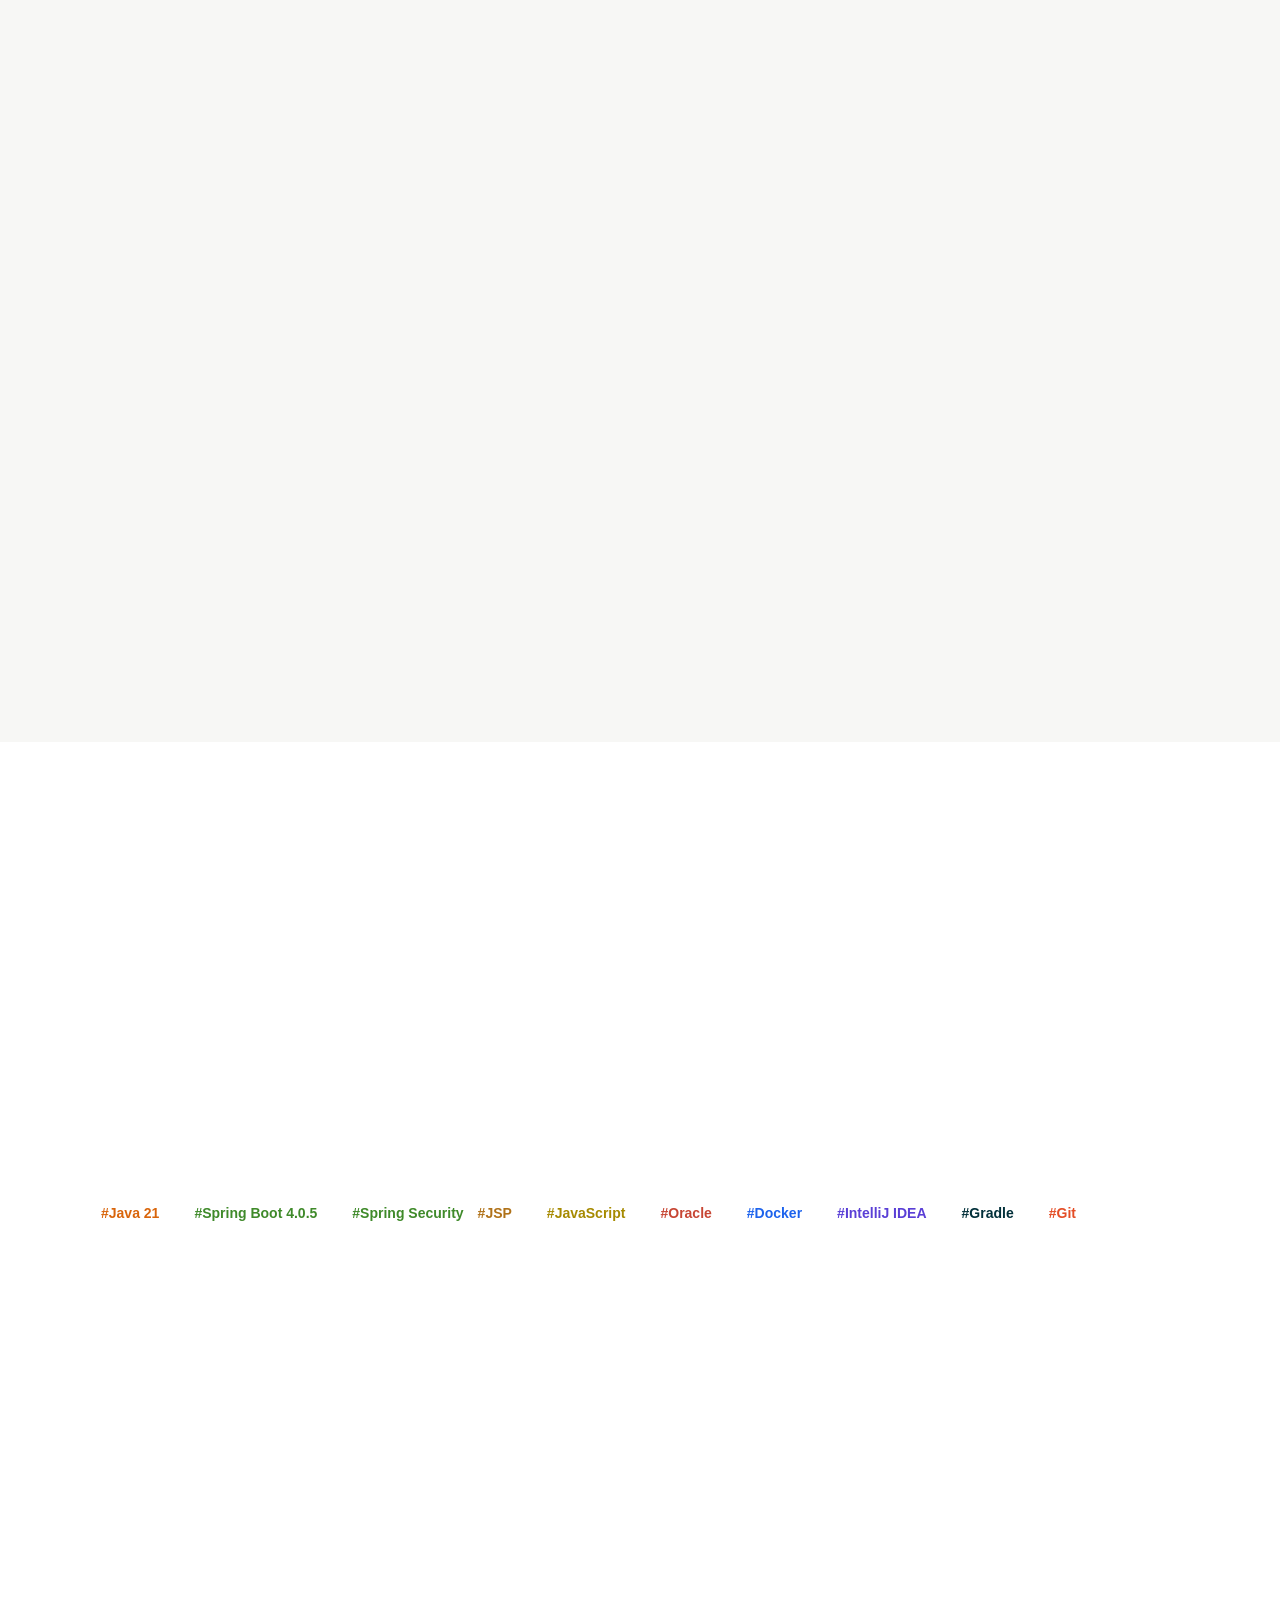
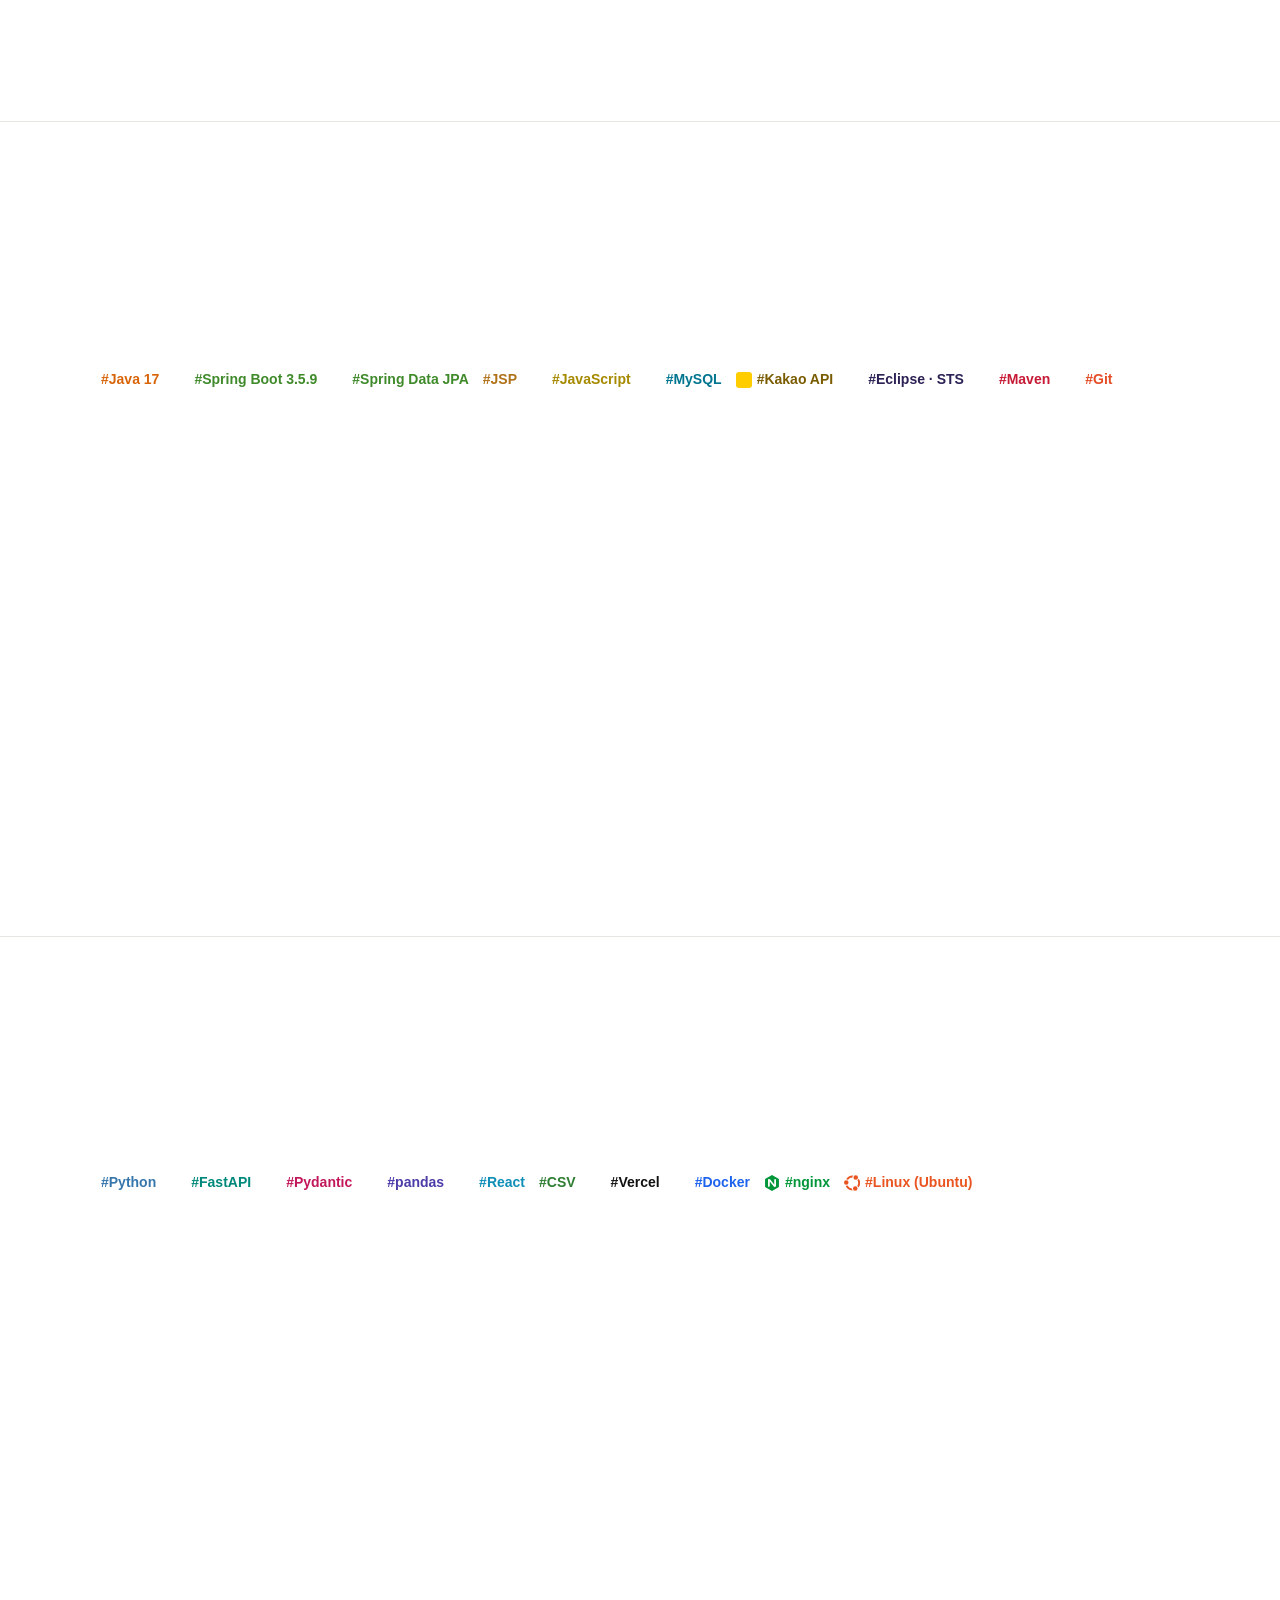
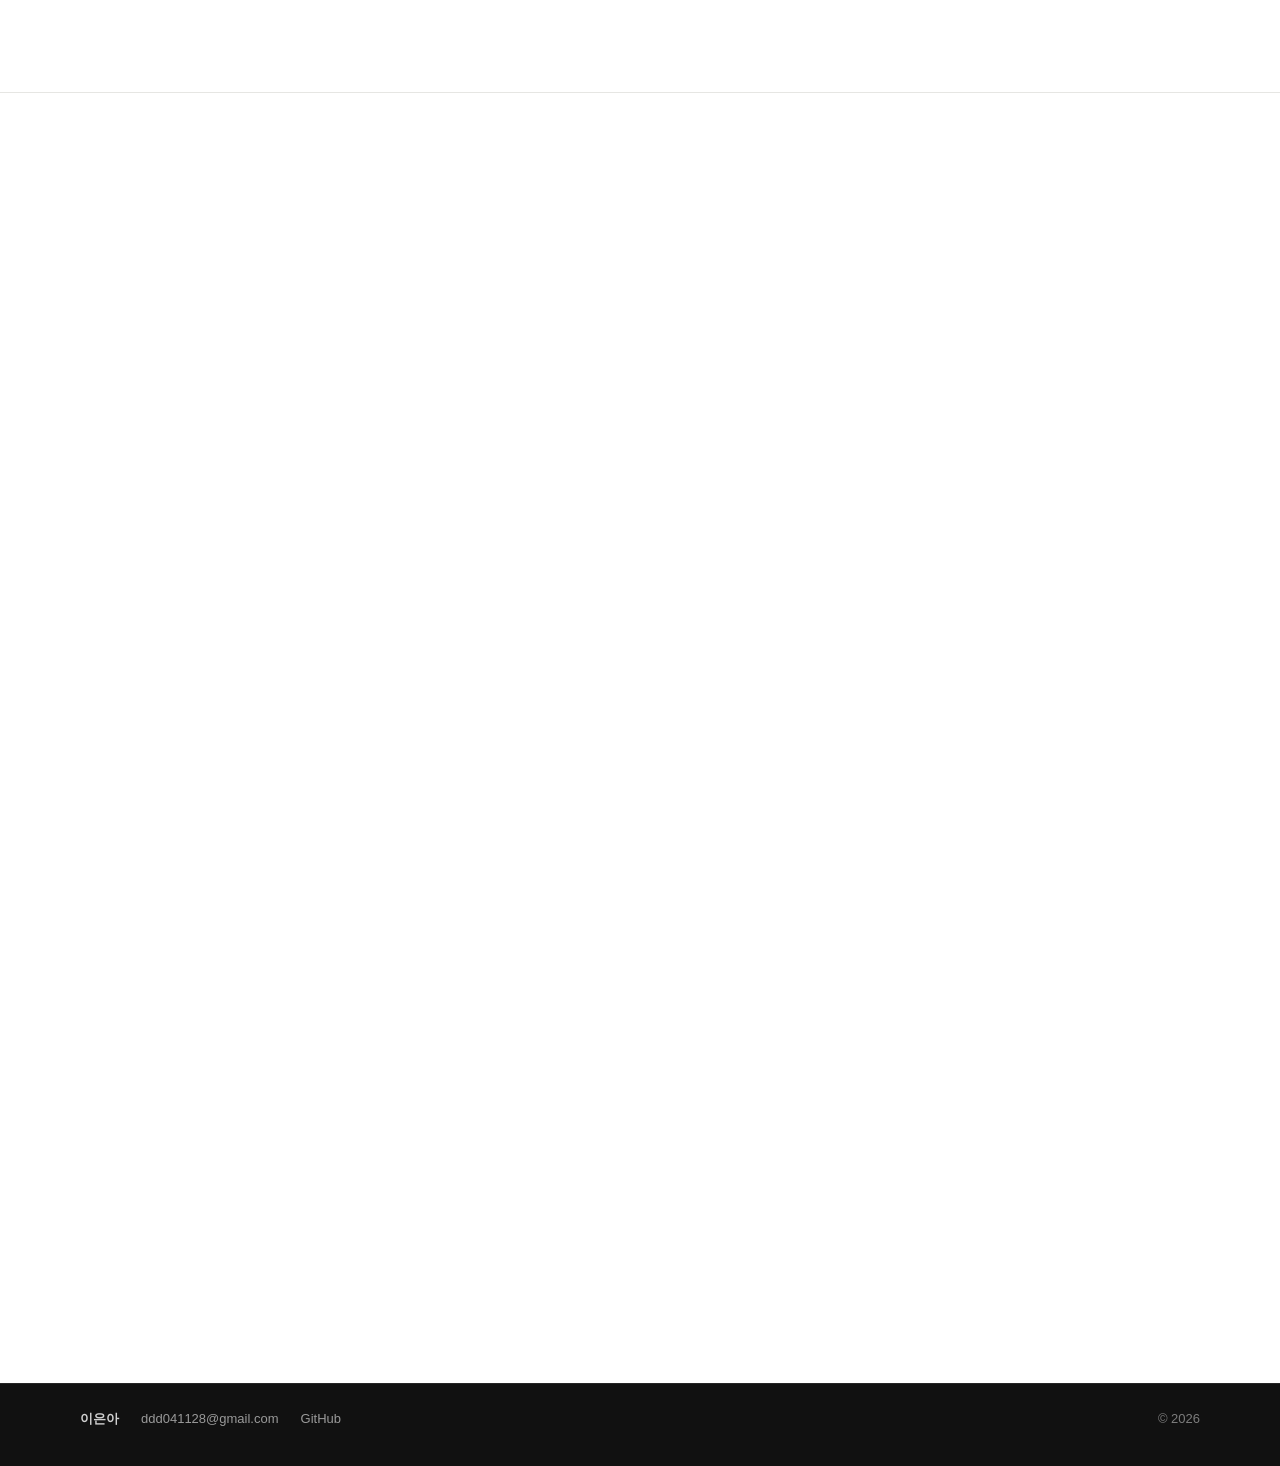
==== commit 14d40008: "첫 화면: RoadSafe 카드 문장 정리, 기술 스택에 AI 협업 안내 추가" ====
--- a/index.html
+++ b/index.html
@@ -57,14 +57,14 @@
     <div class="cans6"><a class="card can rv" href="p/spendmate.html"><div class="shot"><img src="images/sm_login.jpg" alt="지출메이트 화면" loading="lazy"></div><div class="cbody"><p class="kicker">공고 업무 · 백엔드 개발</p><h3>로그인과 회원 인증</h3><p>지출메이트에서 Spring Security로 세션 로그인을 구성하고 비밀번호를 BCrypt로 암호화했습니다. 재설정 링크는 30분이 지나거나 한 번 쓰면 다시 쓸 수 없게 만들었습니다.</p><span class="go">지출메이트 자세히 보기</span></div></a><a class="card can rv" href="p/plantrip.html"><div class="shot"><img src="images/pt_admin.jpg" alt="PlanTrip 화면" loading="lazy"></div><div class="cbody"><p class="kicker">공고 업무 · 백엔드 개발</p><h3>서버 기능과 DB 연동</h3><p>PlanTrip의 회원·후기·고객센터·관리자 기능을 Spring Boot로 만들고, 오류 원인이던 중복 DB 처리 코드를 8만 자 분량 코드에서 찾아 1,000자까지 줄였습니다.</p><span class="go">PlanTrip 자세히 보기</span></div></a><a class="card can rv" href="p/laptop.html"><div class="shot arch-wrap"><div class="arch" aria-label="배포 구조: 브라우저에서 nginx, nginx에서 FastAPI">
   <div class="arow"><b class="an">브라우저</b><i><svg viewBox="0 0 24 24" fill="none" stroke="currentColor" stroke-width="2" stroke-linecap="round" stroke-linejoin="round"><path d="M5 12h14M13 6l6 6-6 6"/></svg></i><b class="an ng"><img src="vendor/icons/nginx.svg" alt="">nginx<small>화면</small></b><i><svg viewBox="0 0 24 24" fill="none" stroke="currentColor" stroke-width="2" stroke-linecap="round" stroke-linejoin="round"><path d="M5 12h14M13 6l6 6-6 6"/></svg><em>/api</em></i><b class="an fa"><img src="vendor/icons/fastapi.svg" alt="">FastAPI<small>API 서버</small></b></div>
   <span class="ah"><img src="vendor/icons/ubuntu.svg" alt="">Ubuntu · Docker Compose</span>
-</div></div><div class="cbody"><p class="kicker">공고 업무 · 시스템 운영</p><h3>Linux 배포와 점검</h3><p>노트북 추천 서비스를 Ubuntu에서 Docker Compose로 화면(nginx)과 API 서버로 나눠 배포하고, 접속 기록 확인과 API 서버 재시작까지 해 봤습니다.</p><span class="go">노트북 추천 자세히 보기</span></div></a><a class="card can rv" href="p/roadsafe.html"><div class="shot"><img src="images/rs_live_route.jpg" alt="RoadSafe 화면" loading="lazy"></div><div class="cbody"><p class="kicker">공고 업무 · 시스템 운영</p><h3>실패해도 멈추지 않는 수집</h3><p>RoadSafe 공공데이터 수집은 요청이 실패하면 최대 3번 다시 시도하고, 그래도 안 되면 직전 정상값이나 기존 CSV로 대신해 서비스가 멈추지 않습니다.</p><span class="go">RoadSafe 자세히 보기</span></div></a></div>
+</div></div><div class="cbody"><p class="kicker">공고 업무 · 시스템 운영</p><h3>Linux 배포와 점검</h3><p>노트북 추천 서비스를 Ubuntu에서 Docker Compose로 화면(nginx)과 API 서버로 나눠 배포하고, 접속 기록 확인과 API 서버 재시작까지 해 봤습니다.</p><span class="go">노트북 추천 자세히 보기</span></div></a><a class="card can rv" href="p/roadsafe.html"><div class="shot"><img src="images/rs_live_route.jpg" alt="RoadSafe 화면" loading="lazy"></div><div class="cbody"><p class="kicker">공고 업무 · 시스템 운영</p><h3>실패해도 멈추지 않는 수집</h3><p>RoadSafe에서 공공데이터 API 수집을 맡았습니다. 요청이 실패하면 최대 3번 다시 시도하고, 그래도 받지 못한 값은 직전 정상값이나 기존 CSV로 채워 지도 서비스가 계속 돌아가게 했습니다.</p><span class="go">RoadSafe 자세히 보기</span></div></a></div>
 </div>
 </section>
 
 <section class="sec tint" id="skills">
   <div class="wrap">
-    <h2 class="sh rv">기술 스택</h2>
-    <div class="stack6"><div class="srow rv"><h3>서버</h3><ul><li><img class="ic" src="vendor/icons/java.svg" alt="" width="32" height="32"><div><b>Java</b><span>PlanTrip, 지출메이트</span></div></li><li><img class="ic" src="vendor/icons/springboot.svg" alt="" width="32" height="32"><div><b>Spring Boot</b><span>PlanTrip, 지출메이트</span></div></li><li><img class="ic" src="vendor/icons/springsecurity.svg" alt="" width="32" height="32"><div><b>Spring Security</b><span>지출메이트 (세션 로그인, BCrypt)</span></div></li><li><img class="ic" src="vendor/icons/spring.svg" alt="" width="32" height="32"><div><b>Spring Data JPA</b><span>PlanTrip, 지출메이트</span></div></li><li><span class="ic sv" aria-hidden="true"><svg viewBox="0 0 24 24" fill="none" stroke="currentColor" stroke-width="1.8" stroke-linecap="round" stroke-linejoin="round"><path d="M8 7l-5 5 5 5M16 7l5 5-5 5M13.5 4l-3 16"/></svg></span><div><b>REST API</b><span>PlanTrip, 노트북 추천, Clo-ver</span></div></li><li><img class="ic" src="vendor/icons/python.svg" alt="" width="32" height="32"><div><b>Python</b><span>노트북 추천, RoadSafe</span></div></li><li><img class="ic" src="vendor/icons/fastapi.svg" alt="" width="32" height="32"><div><b>FastAPI</b><span>노트북 추천</span></div></li></ul></div><div class="srow rv"><h3>배포 · 운영</h3><ul><li><img class="ic" src="vendor/icons/ubuntu.svg" alt="" width="32" height="32"><div><b>Linux (Ubuntu)</b><span>노트북 추천 배포 (WSL2)</span></div></li><li><img class="ic" src="vendor/icons/docker.svg" alt="" width="32" height="32"><div><b>Docker · Compose</b><span>노트북 추천 배포, 지출메이트 (Oracle 실행)</span></div></li><li><img class="ic" src="vendor/icons/nginx.svg" alt="" width="32" height="32"><div><b>nginx</b><span>노트북 추천 (화면 제공, /api 연결)</span></div></li><li><img class="ic" src="vendor/icons/vercel.svg" alt="" width="32" height="32"><div><b>Vercel</b><span>포트폴리오, 노트북 추천 배포</span></div></li></ul></div><div class="srow rv"><h3>DB · 데이터</h3><ul><li><img class="ic" src="vendor/icons/mysql.svg" alt="" width="32" height="32"><div><b>MySQL · SQL</b><span>물류센터 DB, PlanTrip</span></div></li><li><img class="ic" src="vendor/icons/oracle.svg" alt="" width="32" height="32"><div><b>Oracle</b><span>지출메이트</span></div></li><li><img class="ic" src="vendor/icons/pandas.svg" alt="" width="32" height="32"><div><b>pandas</b><span>RoadSafe, 식물 AI</span></div></li><li><img class="ic" src="vendor/icons/scikitlearn.svg" alt="" width="32" height="32"><div><b>scikit-learn</b><span>RoadSafe, 식물 AI</span></div></li></ul></div><div class="srow rv"><h3>화면</h3><ul><li><span class="ic txt" aria-hidden="true">JSP</span><div><b>JSP</b><span>PlanTrip, 지출메이트</span></div></li><li><img class="ic" src="vendor/icons/javascript.svg" alt="" width="32" height="32"><div><b>JavaScript</b><span>PlanTrip, 지출메이트, RoadSafe</span></div></li><li><img class="ic" src="vendor/icons/html5.svg" alt="" width="32" height="32"><div><b>HTML5</b><span>PlanTrip, 지출메이트, RoadSafe</span></div></li><li><img class="ic" src="vendor/icons/css3.svg" alt="" width="32" height="32"><div><b>CSS3</b><span>PlanTrip, 지출메이트, RoadSafe</span></div></li><li><img class="ic" src="vendor/icons/react.svg" alt="" width="32" height="32"><div><b>React</b><span>노트북 추천</span></div></li></ul></div><div class="srow rv"><h3>개발 도구</h3><ul><li><img class="ic" src="vendor/icons/intellij.svg" alt="" width="32" height="32"><div><b>IntelliJ IDEA</b><span>지출메이트</span></div></li><li><img class="ic" src="vendor/icons/eclipse.svg" alt="" width="32" height="32"><div><b>Eclipse · STS</b><span>PlanTrip (Spring Tools for Eclipse)</span></div></li><li><img class="ic" src="vendor/icons/gradle.svg" alt="" width="32" height="32"><div><b>Gradle</b><span>지출메이트</span></div></li><li><img class="ic" src="vendor/icons/maven.svg" alt="" width="32" height="32"><div><b>Maven</b><span>PlanTrip</span></div></li><li><img class="ic" src="vendor/icons/mysql.svg" alt="" width="32" height="32"><div><b>MySQL Workbench</b><span>물류센터 DB</span></div></li><li><img class="ic" src="vendor/icons/androidstudio.svg" alt="" width="32" height="32"><div><b>Android Studio</b><span>Clo-ver</span></div></li></ul></div><div class="srow rv"><h3>협업 · 문서</h3><ul><li><img class="ic" src="vendor/icons/git.svg" alt="" width="32" height="32"><div><b>Git</b><span>PlanTrip, Clo-ver</span></div></li><li><img class="ic" src="vendor/icons/github.svg" alt="" width="32" height="32"><div><b>GitHub</b><span>PR 16건 병합</span></div></li><li><img class="ic" src="vendor/icons/notion.svg" alt="" width="32" height="32"><div><b>Notion</b><span>회의록·문서 관리</span></div></li></ul></div><div class="srow rv"><h3>모바일 · 지도 API</h3><ul><li><img class="ic" src="vendor/icons/kotlin.svg" alt="" width="32" height="32"><div><b>Kotlin</b><span>Clo-ver</span></div></li><li><img class="ic" src="vendor/icons/jetpackcompose.svg" alt="" width="32" height="32"><div><b>Jetpack Compose</b><span>Clo-ver</span></div></li><li><img class="ic kk" src="vendor/icons/kakao.svg" alt="" width="32" height="32"><div><b>Kakao Maps · Mobility</b><span>RoadSafe</span></div></li></ul></div><div class="srow ai rv"><h3>생성형 AI</h3><div><div class="aflow"><div class="stg"><span class="sn">1</span><div><b>뼈대 잡기</b><span class="who">ChatGPT</span></div><span class="logos"><img src="vendor/icons/openai.svg" alt="ChatGPT" title="ChatGPT" width="26" height="26"></span></div><svg viewBox="0 0 24 24" fill="none" stroke="currentColor" stroke-width="2" stroke-linecap="round" stroke-linejoin="round"><path d="M5 12h14M13 6l6 6-6 6"/></svg><div class="stg"><span class="sn">2</span><div><b>다듬기</b><span class="who">ChatGPT, Claude</span></div><span class="logos"><img src="vendor/icons/openai.svg" alt="ChatGPT" title="ChatGPT" width="26" height="26"><img src="vendor/icons/claude.svg" alt="Claude" title="Claude" width="26" height="26"></span></div><svg viewBox="0 0 24 24" fill="none" stroke="currentColor" stroke-width="2" stroke-linecap="round" stroke-linejoin="round"><path d="M5 12h14M13 6l6 6-6 6"/></svg><div class="stg"><span class="sn">3</span><div><b>최종 검토</b><span class="who">ChatGPT, Claude, Gemini</span></div><span class="logos"><img src="vendor/icons/openai.svg" alt="ChatGPT" title="ChatGPT" width="26" height="26"><img src="vendor/icons/claude.svg" alt="Claude" title="Claude" width="26" height="26"><img src="vendor/icons/googlegemini.svg" alt="Gemini" title="Gemini" width="26" height="26"></span></div></div><p class="anote">모든 프로젝트를 ChatGPT와 함께 만들었고, 지금은 단계가 올라갈수록 함께 보는 AI를 늘려 답이 갈리는 부분만 다시 물어봅니다.</p></div></div></div>
+    <h2 class="sh rv">기술 스택<span class="shnote">모든 프로젝트는 AI와 협업해 작업했고, AI가 만든 코드는 직접 실행해 확인한 뒤 적용했습니다.</span></h2>
+    <div class="stack6"><div class="srow rv"><h3>서버</h3><ul><li><img class="ic" src="vendor/icons/java.svg" alt="" width="32" height="32"><div><b>Java</b><span>PlanTrip, 지출메이트</span></div></li><li><img class="ic" src="vendor/icons/springboot.svg" alt="" width="32" height="32"><div><b>Spring Boot</b><span>PlanTrip, 지출메이트</span></div></li><li><img class="ic" src="vendor/icons/springsecurity.svg" alt="" width="32" height="32"><div><b>Spring Security</b><span>지출메이트 (세션 로그인, BCrypt)</span></div></li><li><img class="ic" src="vendor/icons/spring.svg" alt="" width="32" height="32"><div><b>Spring Data JPA</b><span>PlanTrip, 지출메이트</span></div></li><li><span class="ic sv" aria-hidden="true"><svg viewBox="0 0 24 24" fill="none" stroke="currentColor" stroke-width="1.8" stroke-linecap="round" stroke-linejoin="round"><path d="M8 7l-5 5 5 5M16 7l5 5-5 5M13.5 4l-3 16"/></svg></span><div><b>REST API</b><span>PlanTrip, 노트북 추천, Clo-ver</span></div></li><li><img class="ic" src="vendor/icons/python.svg" alt="" width="32" height="32"><div><b>Python</b><span>노트북 추천, RoadSafe</span></div></li><li><img class="ic" src="vendor/icons/fastapi.svg" alt="" width="32" height="32"><div><b>FastAPI</b><span>노트북 추천</span></div></li></ul></div><div class="srow rv"><h3>배포 · 운영</h3><ul><li><img class="ic" src="vendor/icons/ubuntu.svg" alt="" width="32" height="32"><div><b>Linux (Ubuntu)</b><span>노트북 추천 배포 (WSL2)</span></div></li><li><img class="ic" src="vendor/icons/docker.svg" alt="" width="32" height="32"><div><b>Docker · Compose</b><span>노트북 추천 배포, 지출메이트 (Oracle 실행)</span></div></li><li><img class="ic" src="vendor/icons/nginx.svg" alt="" width="32" height="32"><div><b>nginx</b><span>노트북 추천 (화면 제공, /api 연결)</span></div></li><li><img class="ic" src="vendor/icons/vercel.svg" alt="" width="32" height="32"><div><b>Vercel</b><span>포트폴리오, 노트북 추천 배포</span></div></li></ul></div><div class="srow rv"><h3>DB · 데이터</h3><ul><li><img class="ic" src="vendor/icons/mysql.svg" alt="" width="32" height="32"><div><b>MySQL · SQL</b><span>물류센터 DB, PlanTrip</span></div></li><li><img class="ic" src="vendor/icons/oracle.svg" alt="" width="32" height="32"><div><b>Oracle</b><span>지출메이트</span></div></li><li><img class="ic" src="vendor/icons/pandas.svg" alt="" width="32" height="32"><div><b>pandas</b><span>RoadSafe, 식물 AI</span></div></li><li><img class="ic" src="vendor/icons/scikitlearn.svg" alt="" width="32" height="32"><div><b>scikit-learn</b><span>RoadSafe, 식물 AI</span></div></li></ul></div><div class="srow rv"><h3>화면</h3><ul><li><span class="ic txt" aria-hidden="true">JSP</span><div><b>JSP</b><span>PlanTrip, 지출메이트</span></div></li><li><img class="ic" src="vendor/icons/javascript.svg" alt="" width="32" height="32"><div><b>JavaScript</b><span>PlanTrip, 지출메이트, RoadSafe</span></div></li><li><img class="ic" src="vendor/icons/html5.svg" alt="" width="32" height="32"><div><b>HTML5</b><span>PlanTrip, 지출메이트, RoadSafe</span></div></li><li><img class="ic" src="vendor/icons/css3.svg" alt="" width="32" height="32"><div><b>CSS3</b><span>PlanTrip, 지출메이트, RoadSafe</span></div></li><li><img class="ic" src="vendor/icons/react.svg" alt="" width="32" height="32"><div><b>React</b><span>노트북 추천</span></div></li></ul></div><div class="srow rv"><h3>개발 도구</h3><ul><li><img class="ic" src="vendor/icons/intellij.svg" alt="" width="32" height="32"><div><b>IntelliJ IDEA</b><span>지출메이트</span></div></li><li><img class="ic" src="vendor/icons/eclipse.svg" alt="" width="32" height="32"><div><b>Eclipse · STS</b><span>PlanTrip (Spring Tools for Eclipse)</span></div></li><li><img class="ic" src="vendor/icons/gradle.svg" alt="" width="32" height="32"><div><b>Gradle</b><span>지출메이트</span></div></li><li><img class="ic" src="vendor/icons/maven.svg" alt="" width="32" height="32"><div><b>Maven</b><span>PlanTrip</span></div></li><li><img class="ic" src="vendor/icons/mysql.svg" alt="" width="32" height="32"><div><b>MySQL Workbench</b><span>물류센터 DB</span></div></li><li><img class="ic" src="vendor/icons/androidstudio.svg" alt="" width="32" height="32"><div><b>Android Studio</b><span>Clo-ver</span></div></li></ul></div><div class="srow rv"><h3>협업 · 문서</h3><ul><li><img class="ic" src="vendor/icons/git.svg" alt="" width="32" height="32"><div><b>Git</b><span>PlanTrip, Clo-ver</span></div></li><li><img class="ic" src="vendor/icons/github.svg" alt="" width="32" height="32"><div><b>GitHub</b><span>PR 16건 병합</span></div></li><li><img class="ic" src="vendor/icons/notion.svg" alt="" width="32" height="32"><div><b>Notion</b><span>회의록·문서 관리</span></div></li></ul></div><div class="srow rv"><h3>모바일 · 지도 API</h3><ul><li><img class="ic" src="vendor/icons/kotlin.svg" alt="" width="32" height="32"><div><b>Kotlin</b><span>Clo-ver</span></div></li><li><img class="ic" src="vendor/icons/jetpackcompose.svg" alt="" width="32" height="32"><div><b>Jetpack Compose</b><span>Clo-ver</span></div></li><li><img class="ic kk" src="vendor/icons/kakao.svg" alt="" width="32" height="32"><div><b>Kakao Maps · Mobility</b><span>RoadSafe</span></div></li></ul></div><div class="srow ai rv"><h3>생성형 AI</h3><div><div class="aflow"><div class="stg"><span class="sn">1</span><div><b>뼈대 잡기</b><span class="who">ChatGPT</span></div><span class="logos"><img src="vendor/icons/openai.svg" alt="ChatGPT" title="ChatGPT" width="26" height="26"></span></div><svg viewBox="0 0 24 24" fill="none" stroke="currentColor" stroke-width="2" stroke-linecap="round" stroke-linejoin="round"><path d="M5 12h14M13 6l6 6-6 6"/></svg><div class="stg"><span class="sn">2</span><div><b>다듬기</b><span class="who">ChatGPT, Claude</span></div><span class="logos"><img src="vendor/icons/openai.svg" alt="ChatGPT" title="ChatGPT" width="26" height="26"><img src="vendor/icons/claude.svg" alt="Claude" title="Claude" width="26" height="26"></span></div><svg viewBox="0 0 24 24" fill="none" stroke="currentColor" stroke-width="2" stroke-linecap="round" stroke-linejoin="round"><path d="M5 12h14M13 6l6 6-6 6"/></svg><div class="stg"><span class="sn">3</span><div><b>최종 검토</b><span class="who">ChatGPT, Claude, Gemini</span></div><span class="logos"><img src="vendor/icons/openai.svg" alt="ChatGPT" title="ChatGPT" width="26" height="26"><img src="vendor/icons/claude.svg" alt="Claude" title="Claude" width="26" height="26"><img src="vendor/icons/googlegemini.svg" alt="Gemini" title="Gemini" width="26" height="26"></span></div></div><p class="anote">처음에는 ChatGPT 하나로 만들었고, 지금은 단계가 올라갈수록 함께 보는 AI를 늘려 답이 갈리는 부분만 다시 물어봅니다.</p></div></div></div>
   </div>
 </section>
 
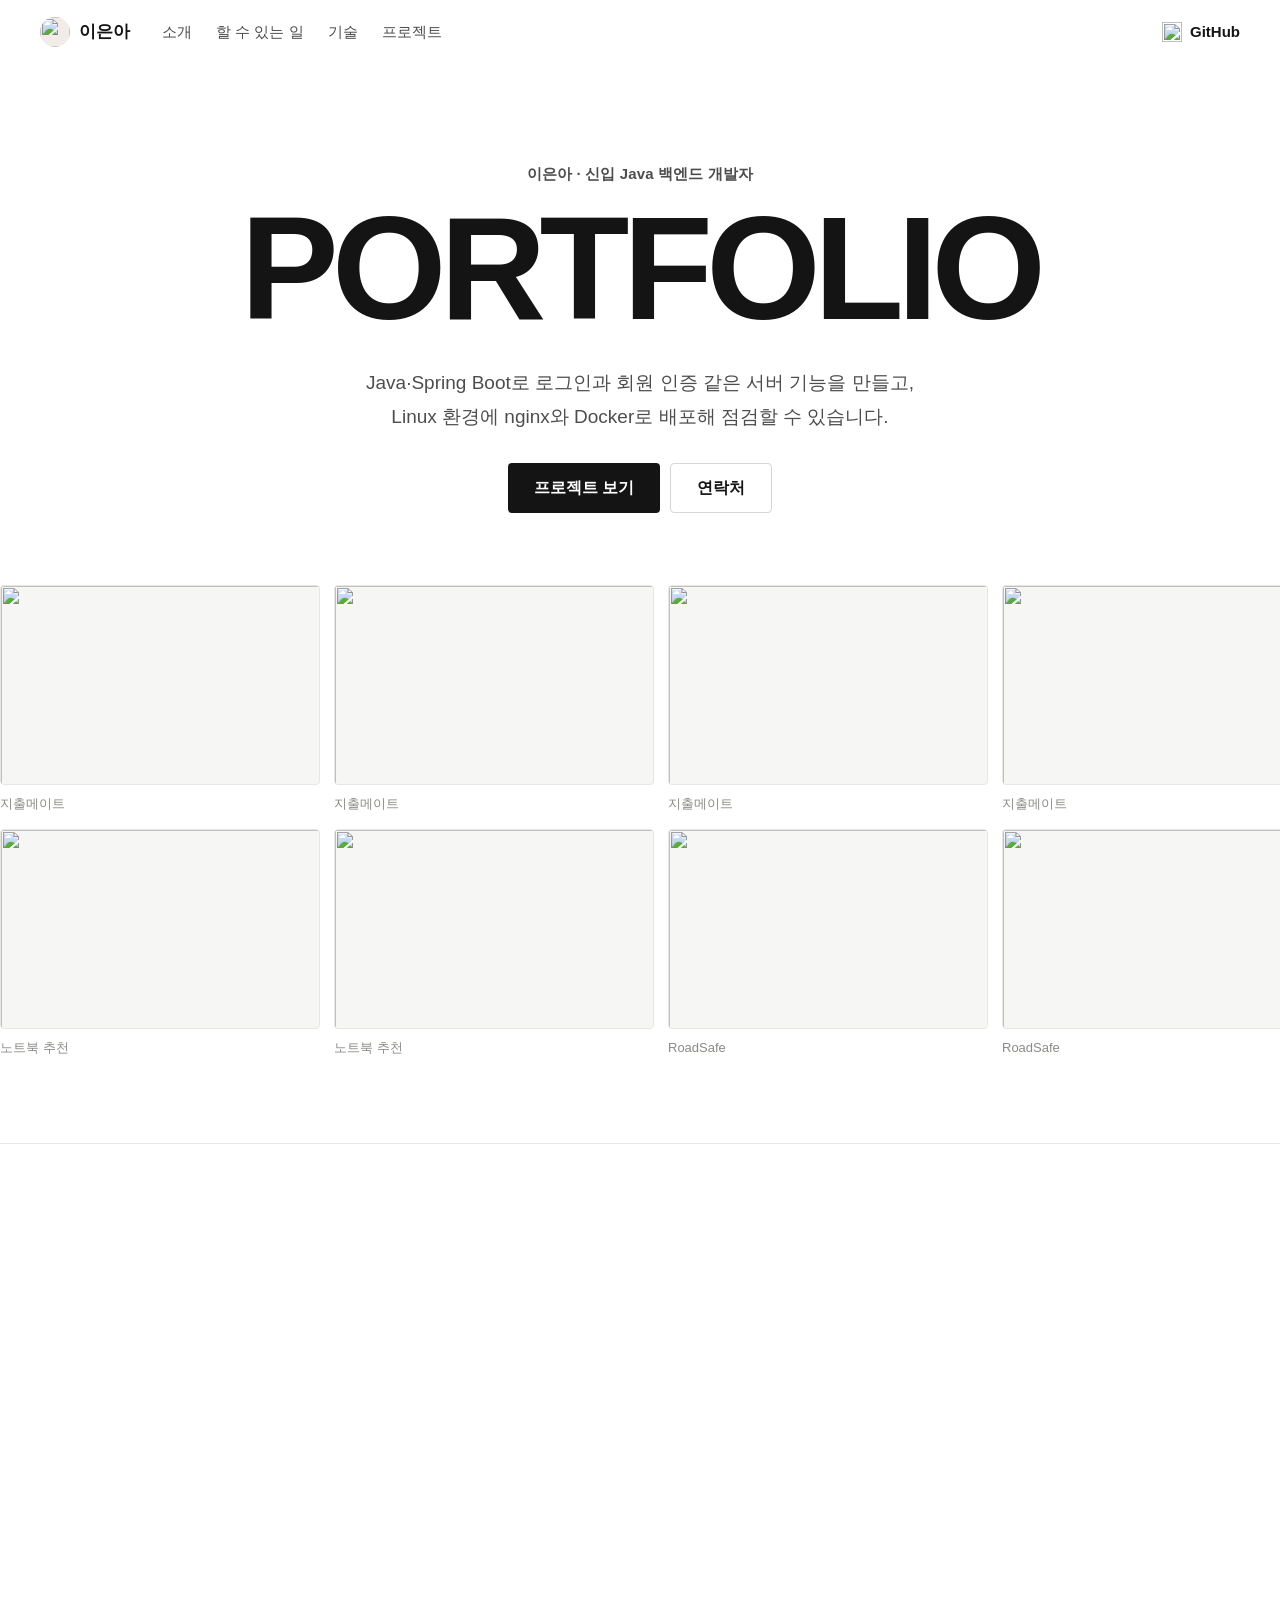
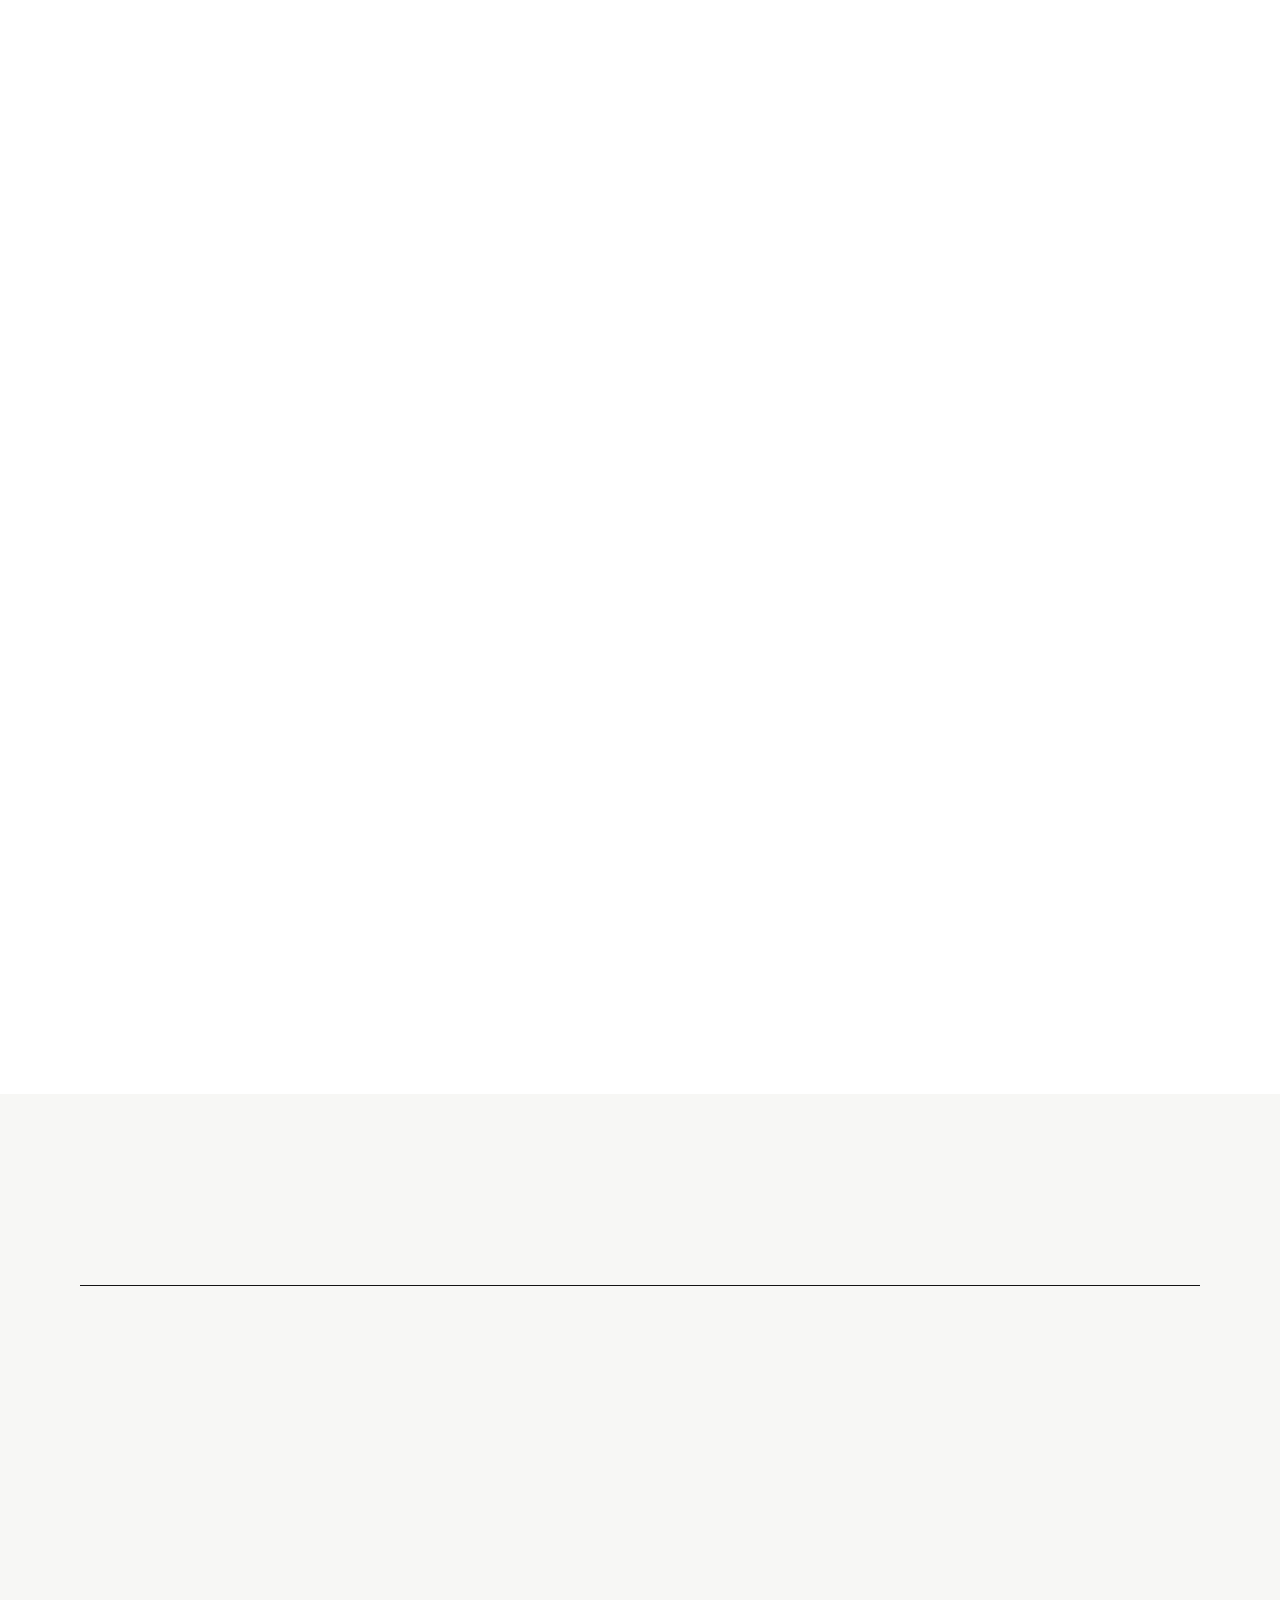
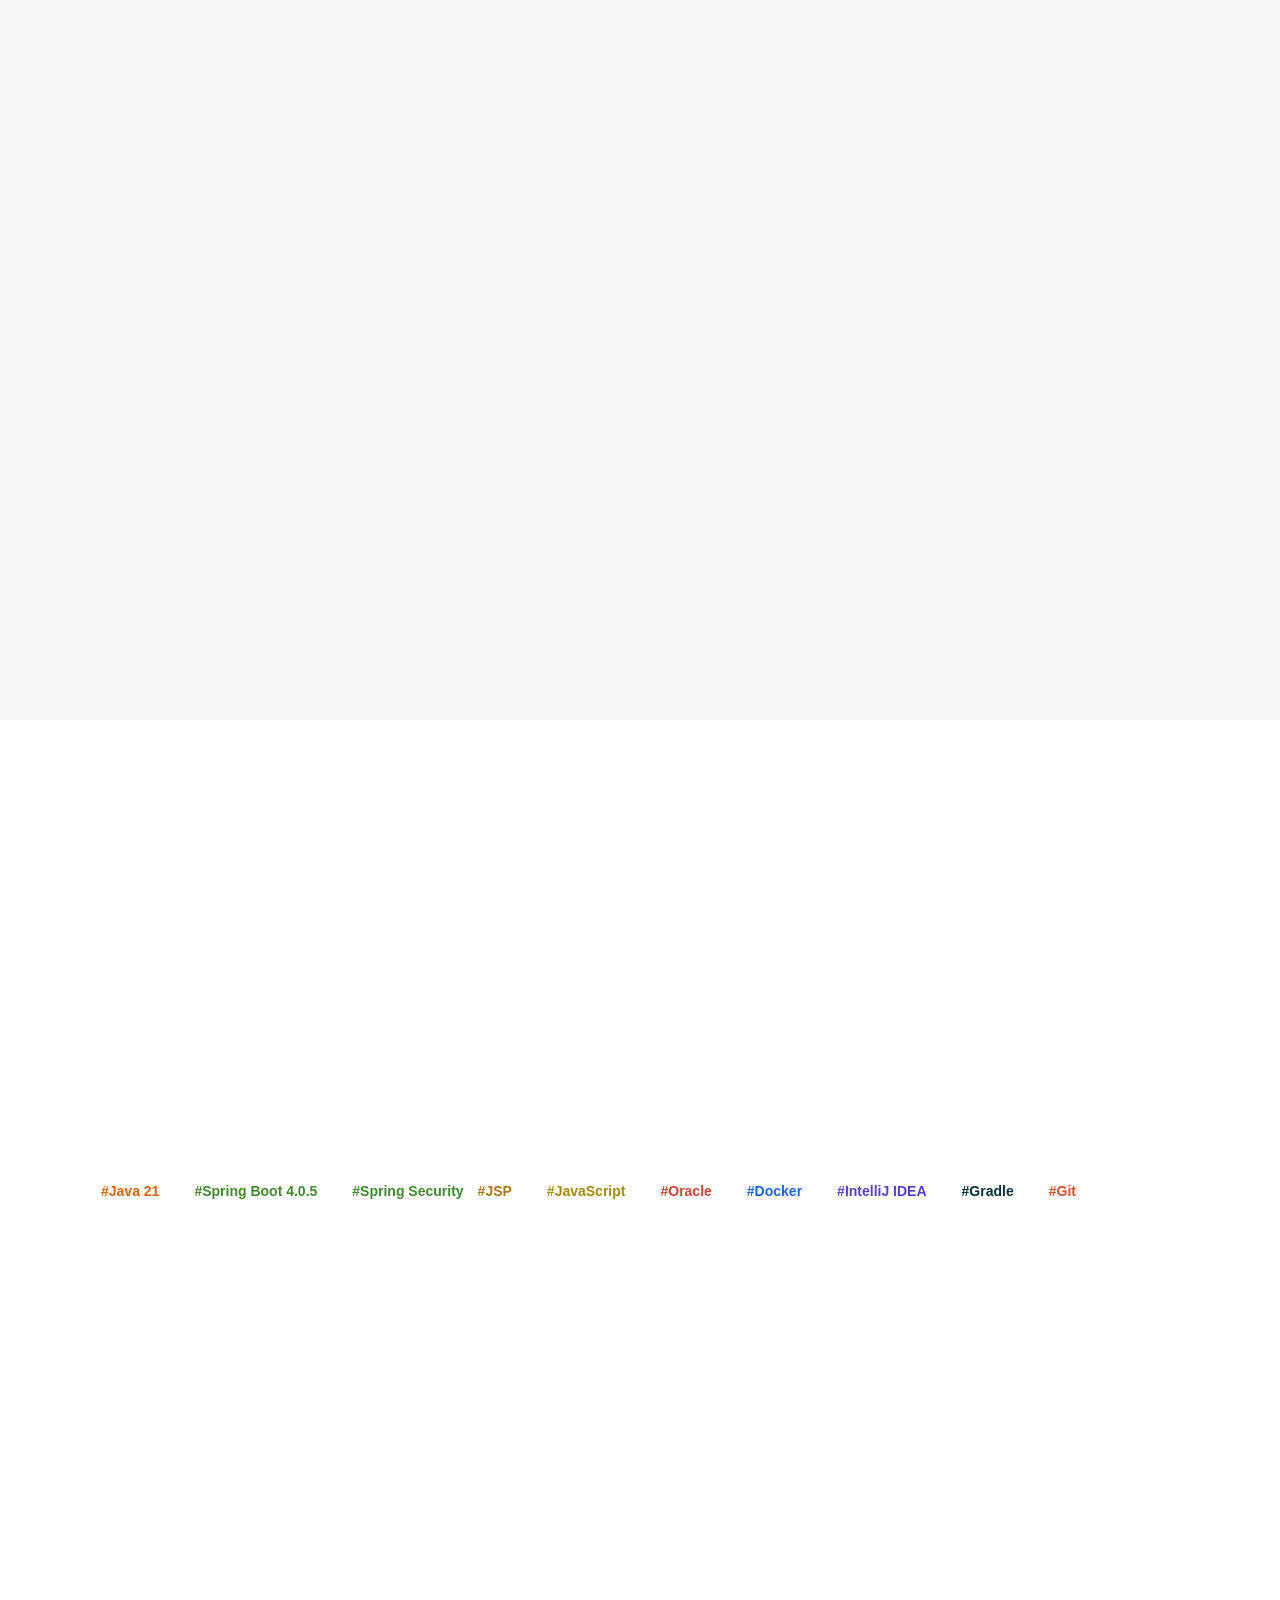
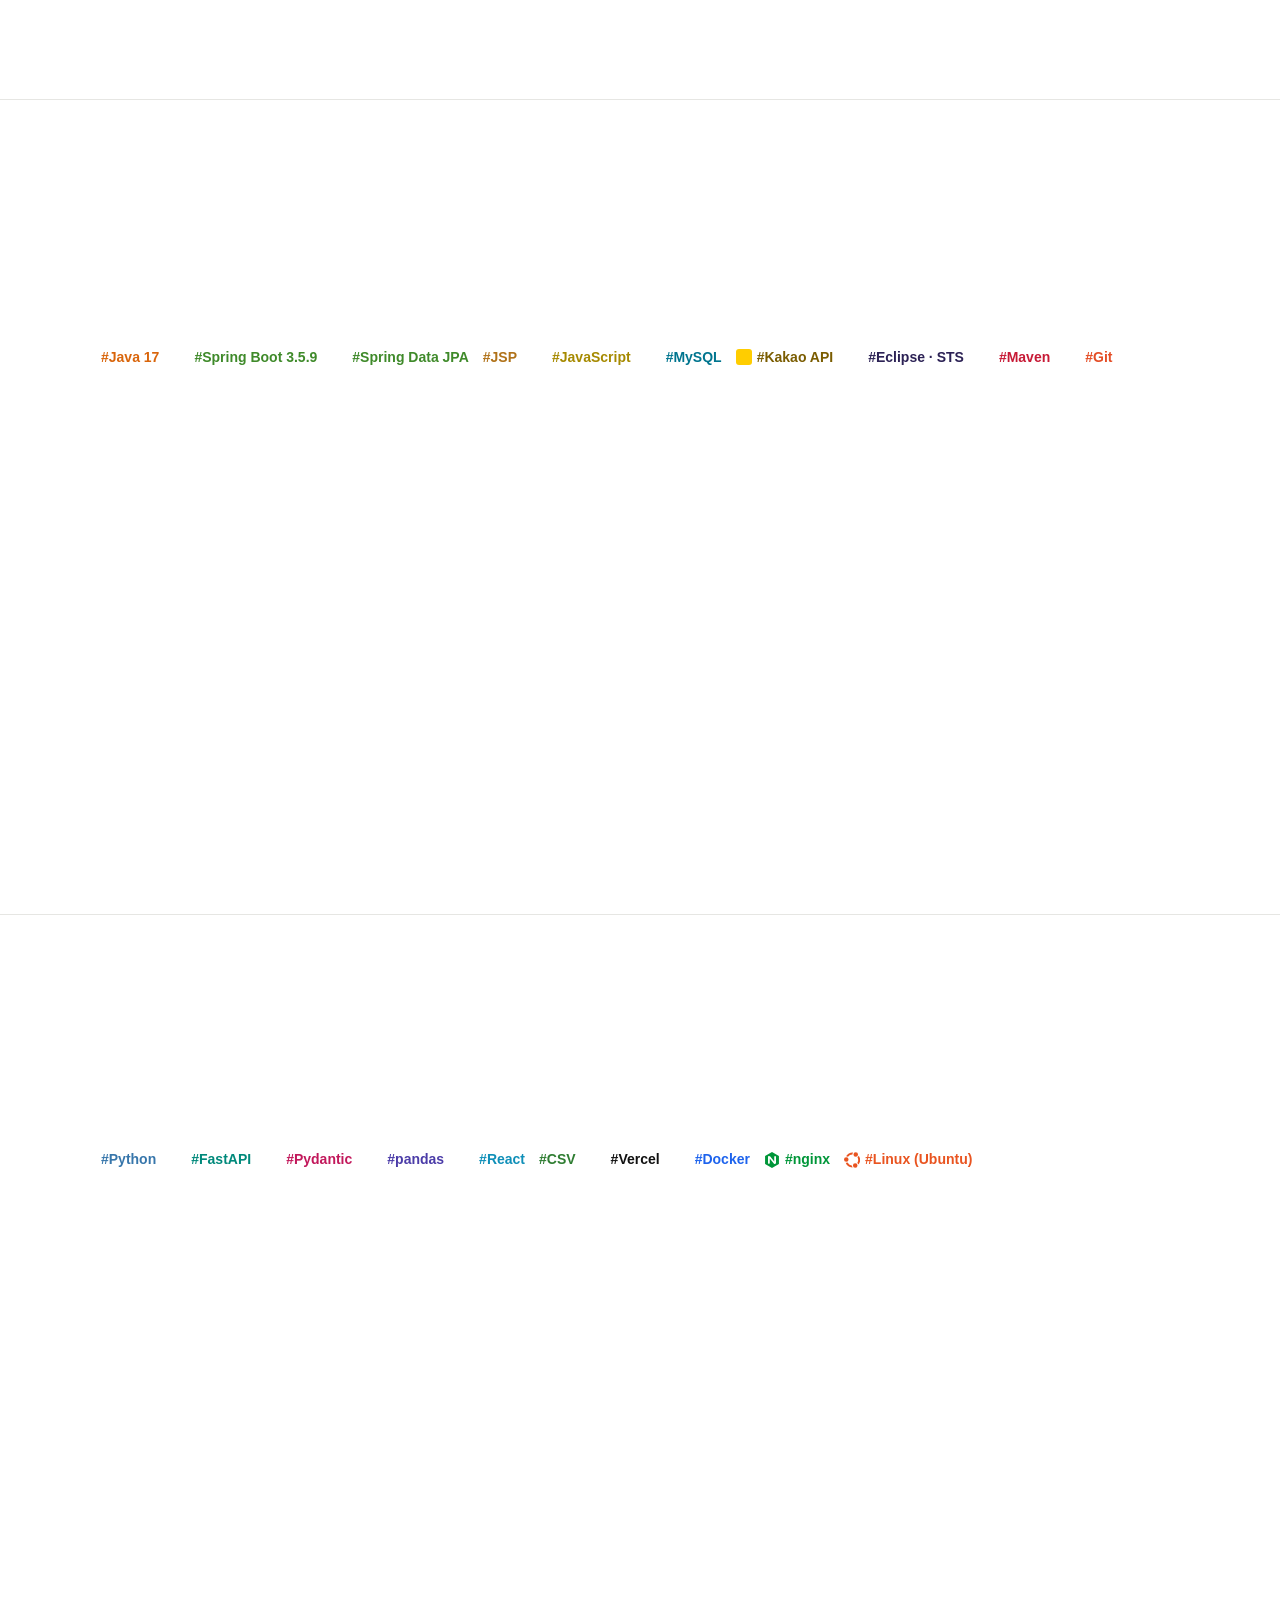
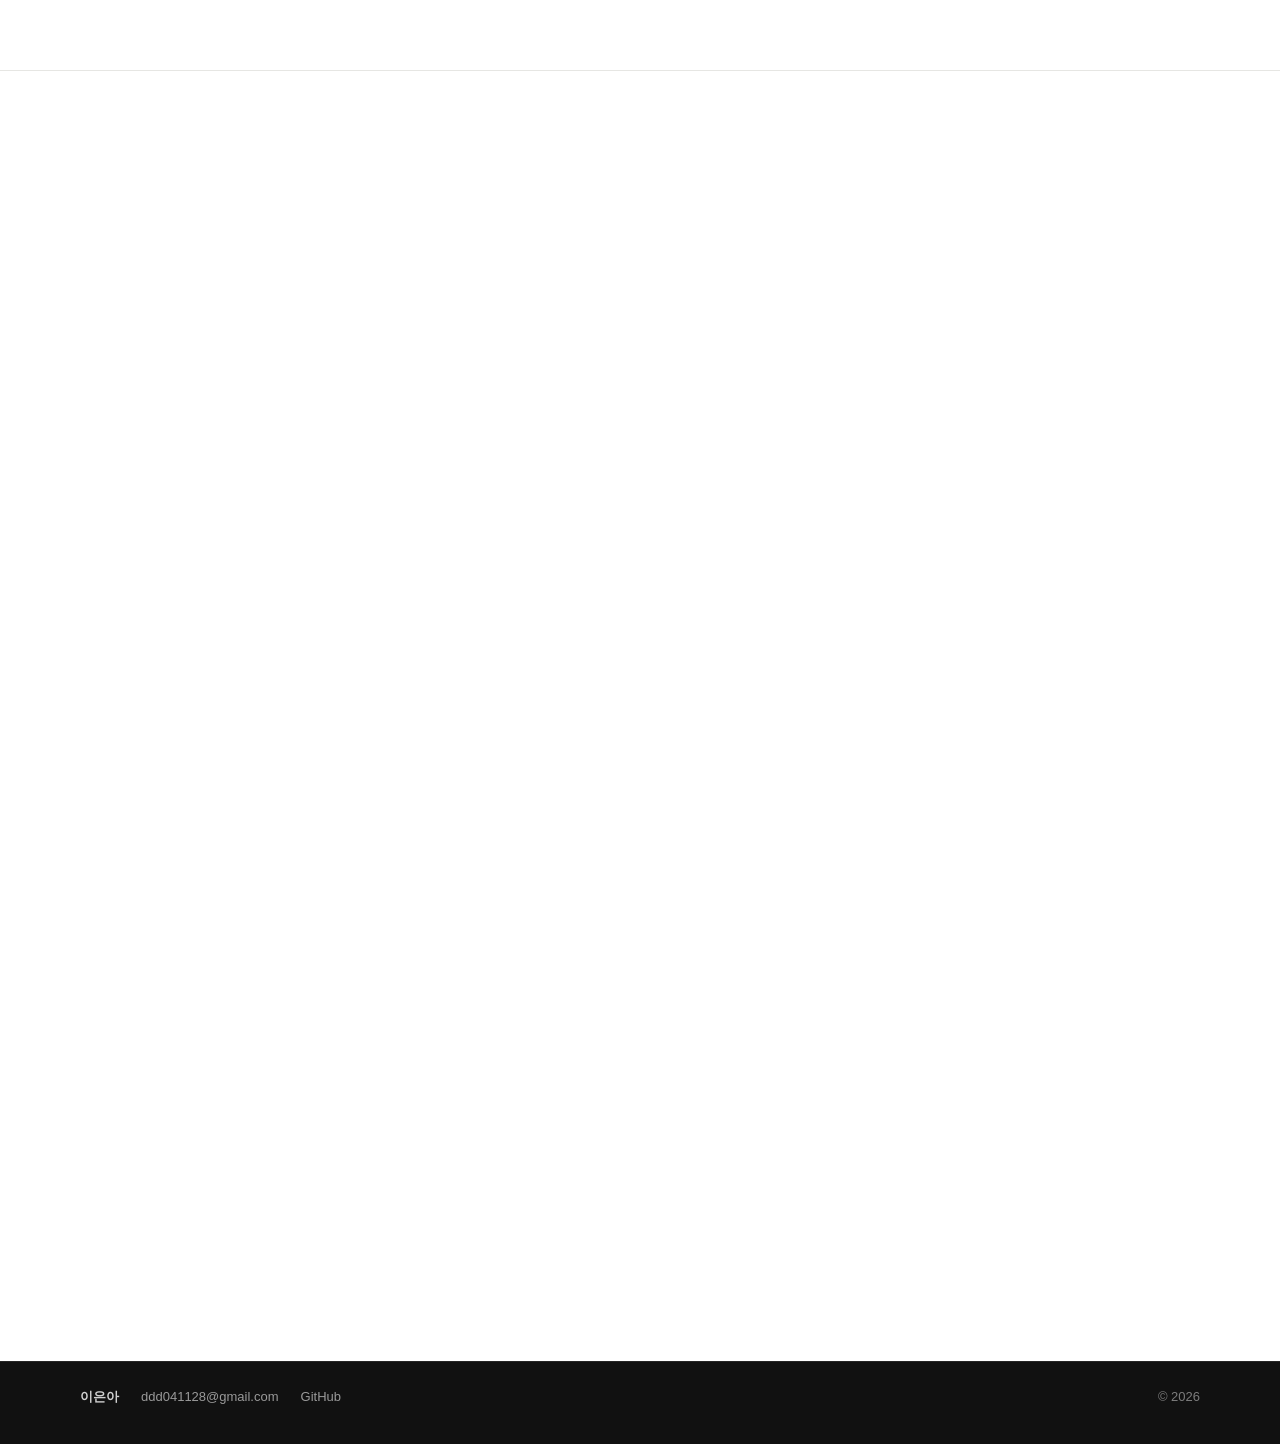
==== commit cbeba7cf: "첫 화면: RoadSafe 카드 제목·문장 수정, 기술 스택 안내 문구 오른쪽 정렬" ====
--- a/index.html
+++ b/index.html
@@ -57,13 +57,13 @@
     <div class="cans6"><a class="card can rv" href="p/spendmate.html"><div class="shot"><img src="images/sm_login.jpg" alt="지출메이트 화면" loading="lazy"></div><div class="cbody"><p class="kicker">공고 업무 · 백엔드 개발</p><h3>로그인과 회원 인증</h3><p>지출메이트에서 Spring Security로 세션 로그인을 구성하고 비밀번호를 BCrypt로 암호화했습니다. 재설정 링크는 30분이 지나거나 한 번 쓰면 다시 쓸 수 없게 만들었습니다.</p><span class="go">지출메이트 자세히 보기</span></div></a><a class="card can rv" href="p/plantrip.html"><div class="shot"><img src="images/pt_admin.jpg" alt="PlanTrip 화면" loading="lazy"></div><div class="cbody"><p class="kicker">공고 업무 · 백엔드 개발</p><h3>서버 기능과 DB 연동</h3><p>PlanTrip의 회원·후기·고객센터·관리자 기능을 Spring Boot로 만들고, 오류 원인이던 중복 DB 처리 코드를 8만 자 분량 코드에서 찾아 1,000자까지 줄였습니다.</p><span class="go">PlanTrip 자세히 보기</span></div></a><a class="card can rv" href="p/laptop.html"><div class="shot arch-wrap"><div class="arch" aria-label="배포 구조: 브라우저에서 nginx, nginx에서 FastAPI">
   <div class="arow"><b class="an">브라우저</b><i><svg viewBox="0 0 24 24" fill="none" stroke="currentColor" stroke-width="2" stroke-linecap="round" stroke-linejoin="round"><path d="M5 12h14M13 6l6 6-6 6"/></svg></i><b class="an ng"><img src="vendor/icons/nginx.svg" alt="">nginx<small>화면</small></b><i><svg viewBox="0 0 24 24" fill="none" stroke="currentColor" stroke-width="2" stroke-linecap="round" stroke-linejoin="round"><path d="M5 12h14M13 6l6 6-6 6"/></svg><em>/api</em></i><b class="an fa"><img src="vendor/icons/fastapi.svg" alt="">FastAPI<small>API 서버</small></b></div>
   <span class="ah"><img src="vendor/icons/ubuntu.svg" alt="">Ubuntu · Docker Compose</span>
-</div></div><div class="cbody"><p class="kicker">공고 업무 · 시스템 운영</p><h3>Linux 배포와 점검</h3><p>노트북 추천 서비스를 Ubuntu에서 Docker Compose로 화면(nginx)과 API 서버로 나눠 배포하고, 접속 기록 확인과 API 서버 재시작까지 해 봤습니다.</p><span class="go">노트북 추천 자세히 보기</span></div></a><a class="card can rv" href="p/roadsafe.html"><div class="shot"><img src="images/rs_live_route.jpg" alt="RoadSafe 화면" loading="lazy"></div><div class="cbody"><p class="kicker">공고 업무 · 시스템 운영</p><h3>실패해도 멈추지 않는 수집</h3><p>RoadSafe에서 공공데이터 API 수집을 맡았습니다. 요청이 실패하면 최대 3번 다시 시도하고, 그래도 받지 못한 값은 직전 정상값이나 기존 CSV로 채워 지도 서비스가 계속 돌아가게 했습니다.</p><span class="go">RoadSafe 자세히 보기</span></div></a></div>
+</div></div><div class="cbody"><p class="kicker">공고 업무 · 시스템 운영</p><h3>Linux 배포와 점검</h3><p>노트북 추천 서비스를 Ubuntu에서 Docker Compose로 화면(nginx)과 API 서버로 나눠 배포하고, 접속 기록 확인과 API 서버 재시작까지 해 봤습니다.</p><span class="go">노트북 추천 자세히 보기</span></div></a><a class="card can rv" href="p/roadsafe.html"><div class="shot"><img src="images/rs_live_route.jpg" alt="RoadSafe 화면" loading="lazy"></div><div class="cbody"><p class="kicker">공고 업무 · 시스템 운영</p><h3>API 타임아웃과 폴백 처리</h3><p>RoadSafe에서 공공데이터 API 수집을 맡았습니다. 응답이 20초 안에 오지 않으면 요청을 끊어 수집이 멈춰 있지 않게 했고, 최대 3번까지 요청해도 실패한 지역은 직전 수집값이나 가장 가까운 지역의 값으로 채웠습니다.</p><span class="go">RoadSafe 자세히 보기</span></div></a></div>
 </div>
 </section>
 
 <section class="sec tint" id="skills">
   <div class="wrap">
-    <h2 class="sh rv">기술 스택<span class="shnote">모든 프로젝트는 AI와 협업해 작업했고, AI가 만든 코드는 직접 실행해 확인한 뒤 적용했습니다.</span></h2>
+    <h2 class="sh shrow rv">기술 스택<span class="shnote">모든 프로젝트는 AI와 협업해 작업했고, AI가 만든 코드는 직접 실행해 확인한 뒤 적용했습니다.</span></h2>
     <div class="stack6"><div class="srow rv"><h3>서버</h3><ul><li><img class="ic" src="vendor/icons/java.svg" alt="" width="32" height="32"><div><b>Java</b><span>PlanTrip, 지출메이트</span></div></li><li><img class="ic" src="vendor/icons/springboot.svg" alt="" width="32" height="32"><div><b>Spring Boot</b><span>PlanTrip, 지출메이트</span></div></li><li><img class="ic" src="vendor/icons/springsecurity.svg" alt="" width="32" height="32"><div><b>Spring Security</b><span>지출메이트 (세션 로그인, BCrypt)</span></div></li><li><img class="ic" src="vendor/icons/spring.svg" alt="" width="32" height="32"><div><b>Spring Data JPA</b><span>PlanTrip, 지출메이트</span></div></li><li><span class="ic sv" aria-hidden="true"><svg viewBox="0 0 24 24" fill="none" stroke="currentColor" stroke-width="1.8" stroke-linecap="round" stroke-linejoin="round"><path d="M8 7l-5 5 5 5M16 7l5 5-5 5M13.5 4l-3 16"/></svg></span><div><b>REST API</b><span>PlanTrip, 노트북 추천, Clo-ver</span></div></li><li><img class="ic" src="vendor/icons/python.svg" alt="" width="32" height="32"><div><b>Python</b><span>노트북 추천, RoadSafe</span></div></li><li><img class="ic" src="vendor/icons/fastapi.svg" alt="" width="32" height="32"><div><b>FastAPI</b><span>노트북 추천</span></div></li></ul></div><div class="srow rv"><h3>배포 · 운영</h3><ul><li><img class="ic" src="vendor/icons/ubuntu.svg" alt="" width="32" height="32"><div><b>Linux (Ubuntu)</b><span>노트북 추천 배포 (WSL2)</span></div></li><li><img class="ic" src="vendor/icons/docker.svg" alt="" width="32" height="32"><div><b>Docker · Compose</b><span>노트북 추천 배포, 지출메이트 (Oracle 실행)</span></div></li><li><img class="ic" src="vendor/icons/nginx.svg" alt="" width="32" height="32"><div><b>nginx</b><span>노트북 추천 (화면 제공, /api 연결)</span></div></li><li><img class="ic" src="vendor/icons/vercel.svg" alt="" width="32" height="32"><div><b>Vercel</b><span>포트폴리오, 노트북 추천 배포</span></div></li></ul></div><div class="srow rv"><h3>DB · 데이터</h3><ul><li><img class="ic" src="vendor/icons/mysql.svg" alt="" width="32" height="32"><div><b>MySQL · SQL</b><span>물류센터 DB, PlanTrip</span></div></li><li><img class="ic" src="vendor/icons/oracle.svg" alt="" width="32" height="32"><div><b>Oracle</b><span>지출메이트</span></div></li><li><img class="ic" src="vendor/icons/pandas.svg" alt="" width="32" height="32"><div><b>pandas</b><span>RoadSafe, 식물 AI</span></div></li><li><img class="ic" src="vendor/icons/scikitlearn.svg" alt="" width="32" height="32"><div><b>scikit-learn</b><span>RoadSafe, 식물 AI</span></div></li></ul></div><div class="srow rv"><h3>화면</h3><ul><li><span class="ic txt" aria-hidden="true">JSP</span><div><b>JSP</b><span>PlanTrip, 지출메이트</span></div></li><li><img class="ic" src="vendor/icons/javascript.svg" alt="" width="32" height="32"><div><b>JavaScript</b><span>PlanTrip, 지출메이트, RoadSafe</span></div></li><li><img class="ic" src="vendor/icons/html5.svg" alt="" width="32" height="32"><div><b>HTML5</b><span>PlanTrip, 지출메이트, RoadSafe</span></div></li><li><img class="ic" src="vendor/icons/css3.svg" alt="" width="32" height="32"><div><b>CSS3</b><span>PlanTrip, 지출메이트, RoadSafe</span></div></li><li><img class="ic" src="vendor/icons/react.svg" alt="" width="32" height="32"><div><b>React</b><span>노트북 추천</span></div></li></ul></div><div class="srow rv"><h3>개발 도구</h3><ul><li><img class="ic" src="vendor/icons/intellij.svg" alt="" width="32" height="32"><div><b>IntelliJ IDEA</b><span>지출메이트</span></div></li><li><img class="ic" src="vendor/icons/eclipse.svg" alt="" width="32" height="32"><div><b>Eclipse · STS</b><span>PlanTrip (Spring Tools for Eclipse)</span></div></li><li><img class="ic" src="vendor/icons/gradle.svg" alt="" width="32" height="32"><div><b>Gradle</b><span>지출메이트</span></div></li><li><img class="ic" src="vendor/icons/maven.svg" alt="" width="32" height="32"><div><b>Maven</b><span>PlanTrip</span></div></li><li><img class="ic" src="vendor/icons/mysql.svg" alt="" width="32" height="32"><div><b>MySQL Workbench</b><span>물류센터 DB</span></div></li><li><img class="ic" src="vendor/icons/androidstudio.svg" alt="" width="32" height="32"><div><b>Android Studio</b><span>Clo-ver</span></div></li></ul></div><div class="srow rv"><h3>협업 · 문서</h3><ul><li><img class="ic" src="vendor/icons/git.svg" alt="" width="32" height="32"><div><b>Git</b><span>PlanTrip, Clo-ver</span></div></li><li><img class="ic" src="vendor/icons/github.svg" alt="" width="32" height="32"><div><b>GitHub</b><span>PR 16건 병합</span></div></li><li><img class="ic" src="vendor/icons/notion.svg" alt="" width="32" height="32"><div><b>Notion</b><span>회의록·문서 관리</span></div></li></ul></div><div class="srow rv"><h3>모바일 · 지도 API</h3><ul><li><img class="ic" src="vendor/icons/kotlin.svg" alt="" width="32" height="32"><div><b>Kotlin</b><span>Clo-ver</span></div></li><li><img class="ic" src="vendor/icons/jetpackcompose.svg" alt="" width="32" height="32"><div><b>Jetpack Compose</b><span>Clo-ver</span></div></li><li><img class="ic kk" src="vendor/icons/kakao.svg" alt="" width="32" height="32"><div><b>Kakao Maps · Mobility</b><span>RoadSafe</span></div></li></ul></div><div class="srow ai rv"><h3>생성형 AI</h3><div><div class="aflow"><div class="stg"><span class="sn">1</span><div><b>뼈대 잡기</b><span class="who">ChatGPT</span></div><span class="logos"><img src="vendor/icons/openai.svg" alt="ChatGPT" title="ChatGPT" width="26" height="26"></span></div><svg viewBox="0 0 24 24" fill="none" stroke="currentColor" stroke-width="2" stroke-linecap="round" stroke-linejoin="round"><path d="M5 12h14M13 6l6 6-6 6"/></svg><div class="stg"><span class="sn">2</span><div><b>다듬기</b><span class="who">ChatGPT, Claude</span></div><span class="logos"><img src="vendor/icons/openai.svg" alt="ChatGPT" title="ChatGPT" width="26" height="26"><img src="vendor/icons/claude.svg" alt="Claude" title="Claude" width="26" height="26"></span></div><svg viewBox="0 0 24 24" fill="none" stroke="currentColor" stroke-width="2" stroke-linecap="round" stroke-linejoin="round"><path d="M5 12h14M13 6l6 6-6 6"/></svg><div class="stg"><span class="sn">3</span><div><b>최종 검토</b><span class="who">ChatGPT, Claude, Gemini</span></div><span class="logos"><img src="vendor/icons/openai.svg" alt="ChatGPT" title="ChatGPT" width="26" height="26"><img src="vendor/icons/claude.svg" alt="Claude" title="Claude" width="26" height="26"><img src="vendor/icons/googlegemini.svg" alt="Gemini" title="Gemini" width="26" height="26"></span></div></div><p class="anote">처음에는 ChatGPT 하나로 만들었고, 지금은 단계가 올라갈수록 함께 보는 AI를 늘려 답이 갈리는 부분만 다시 물어봅니다.</p></div></div></div>
   </div>
 </section>
--- a/css/site4.css
+++ b/css/site4.css
@@ -858,3 +858,6 @@
 .docl b{font-size:14px;color:var(--ink)}
 .docl span{display:flex;flex-wrap:wrap;gap:6px 10px}
 .docl a{font-size:14px;color:var(--blue);text-decoration:underline;text-underline-offset:3px}
+
+.sh .shnote{margin-left:18px;font-size:14px;font-weight:400;letter-spacing:0;line-height:1.6;color:var(--mute);vertical-align:middle}
+@media (max-width:760px){.sh .shnote{display:block;margin:8px 0 0}}
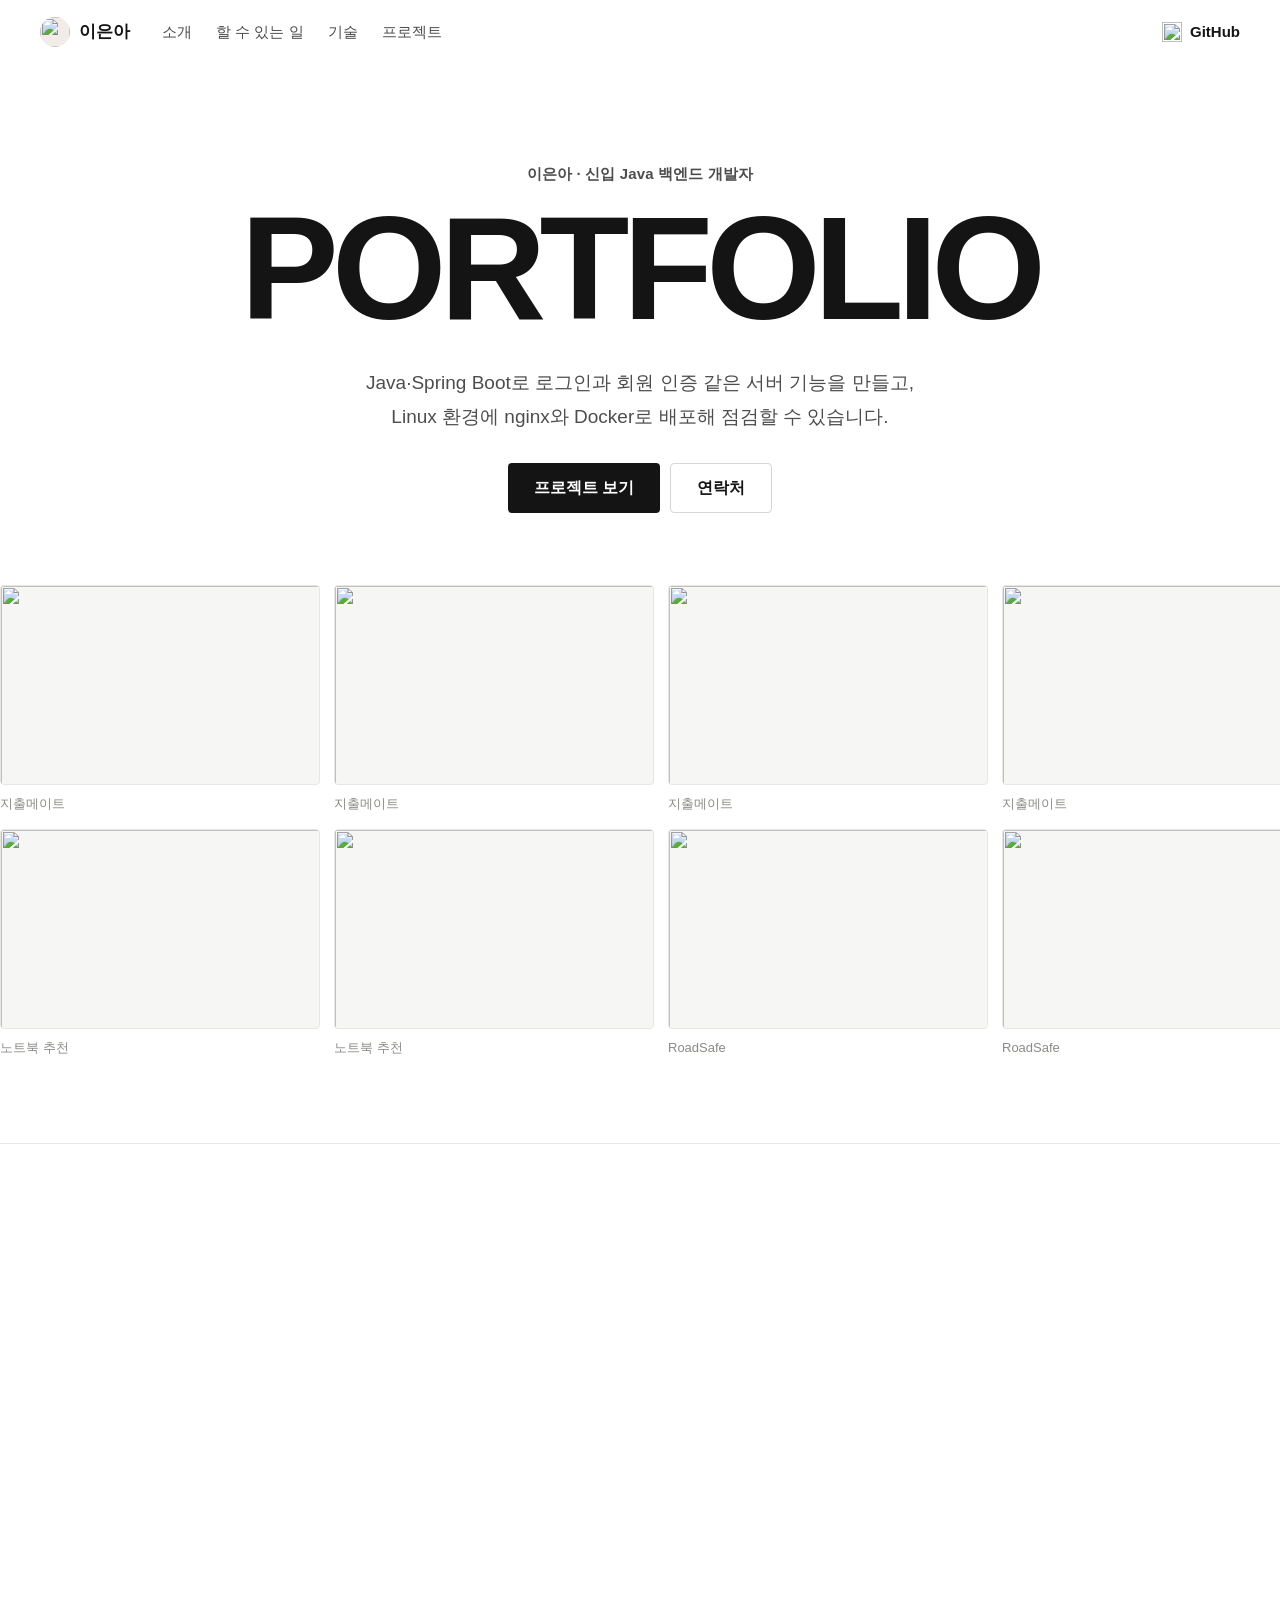
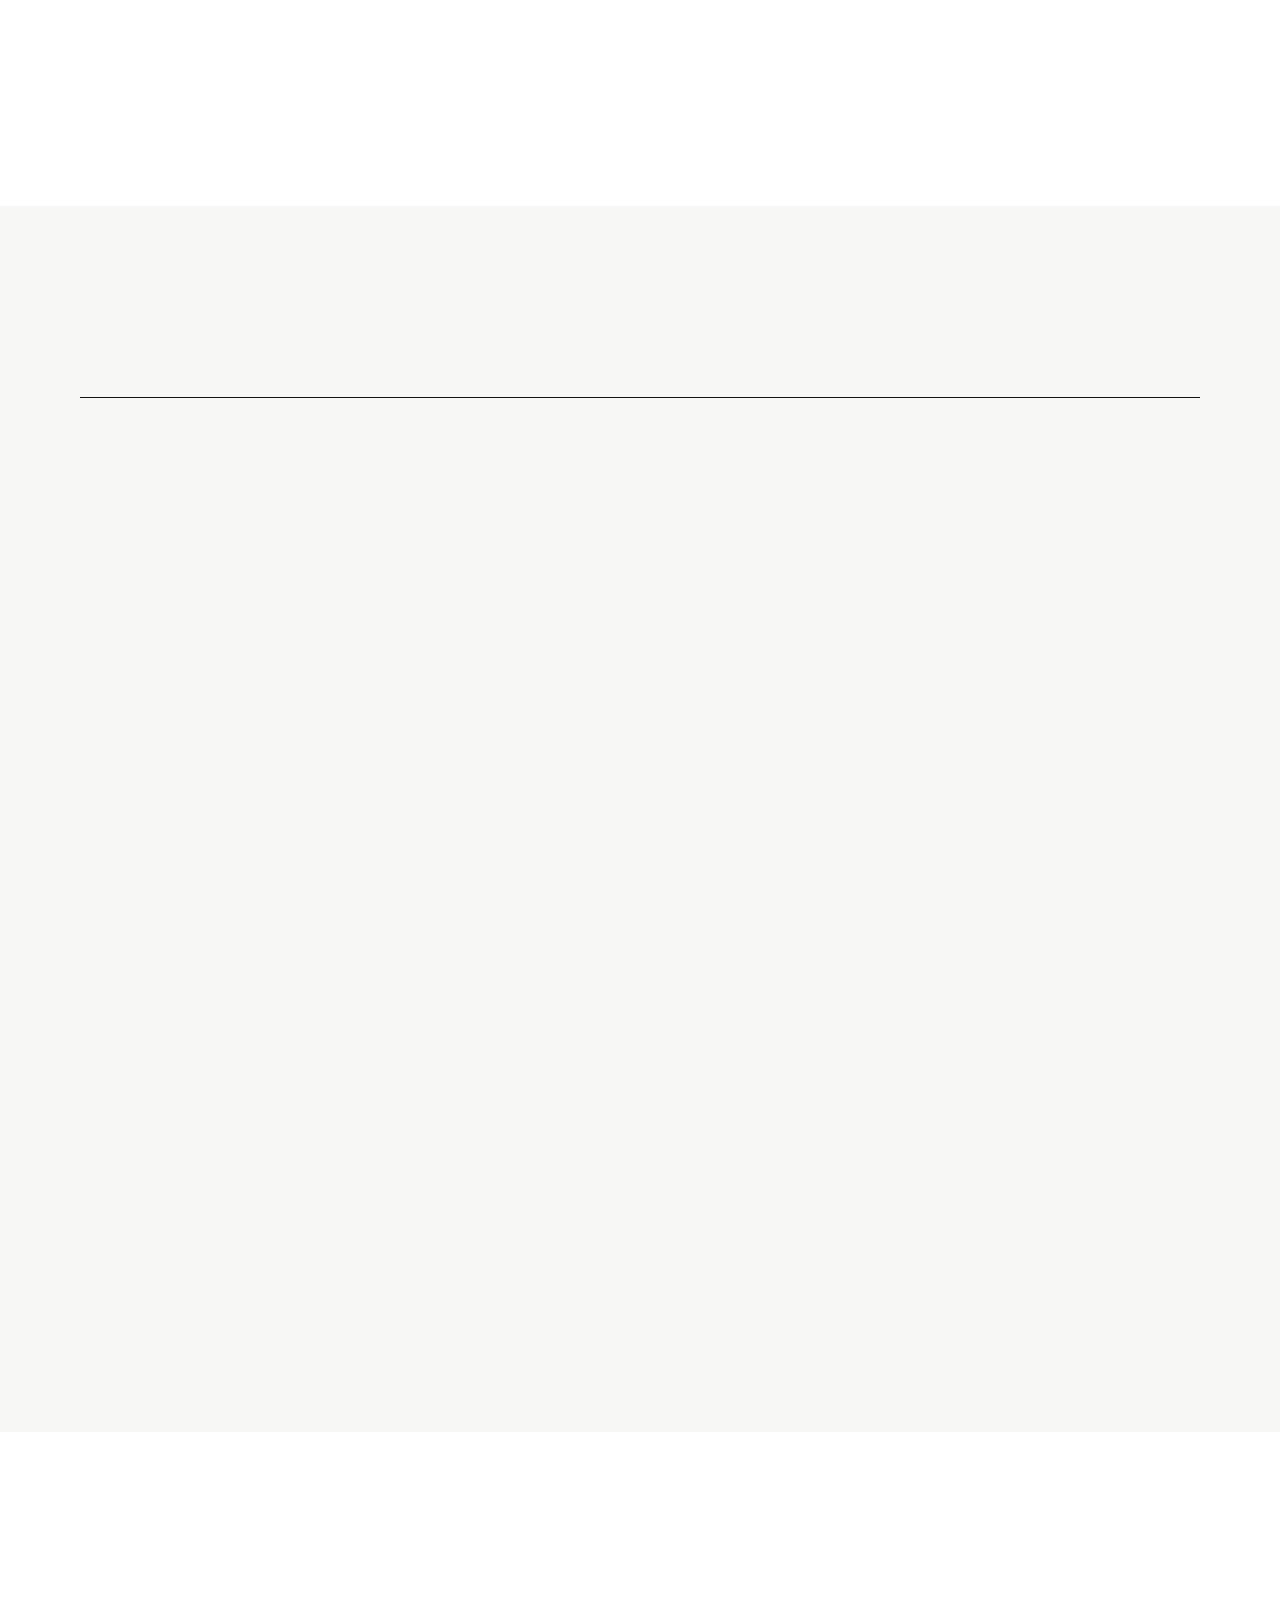
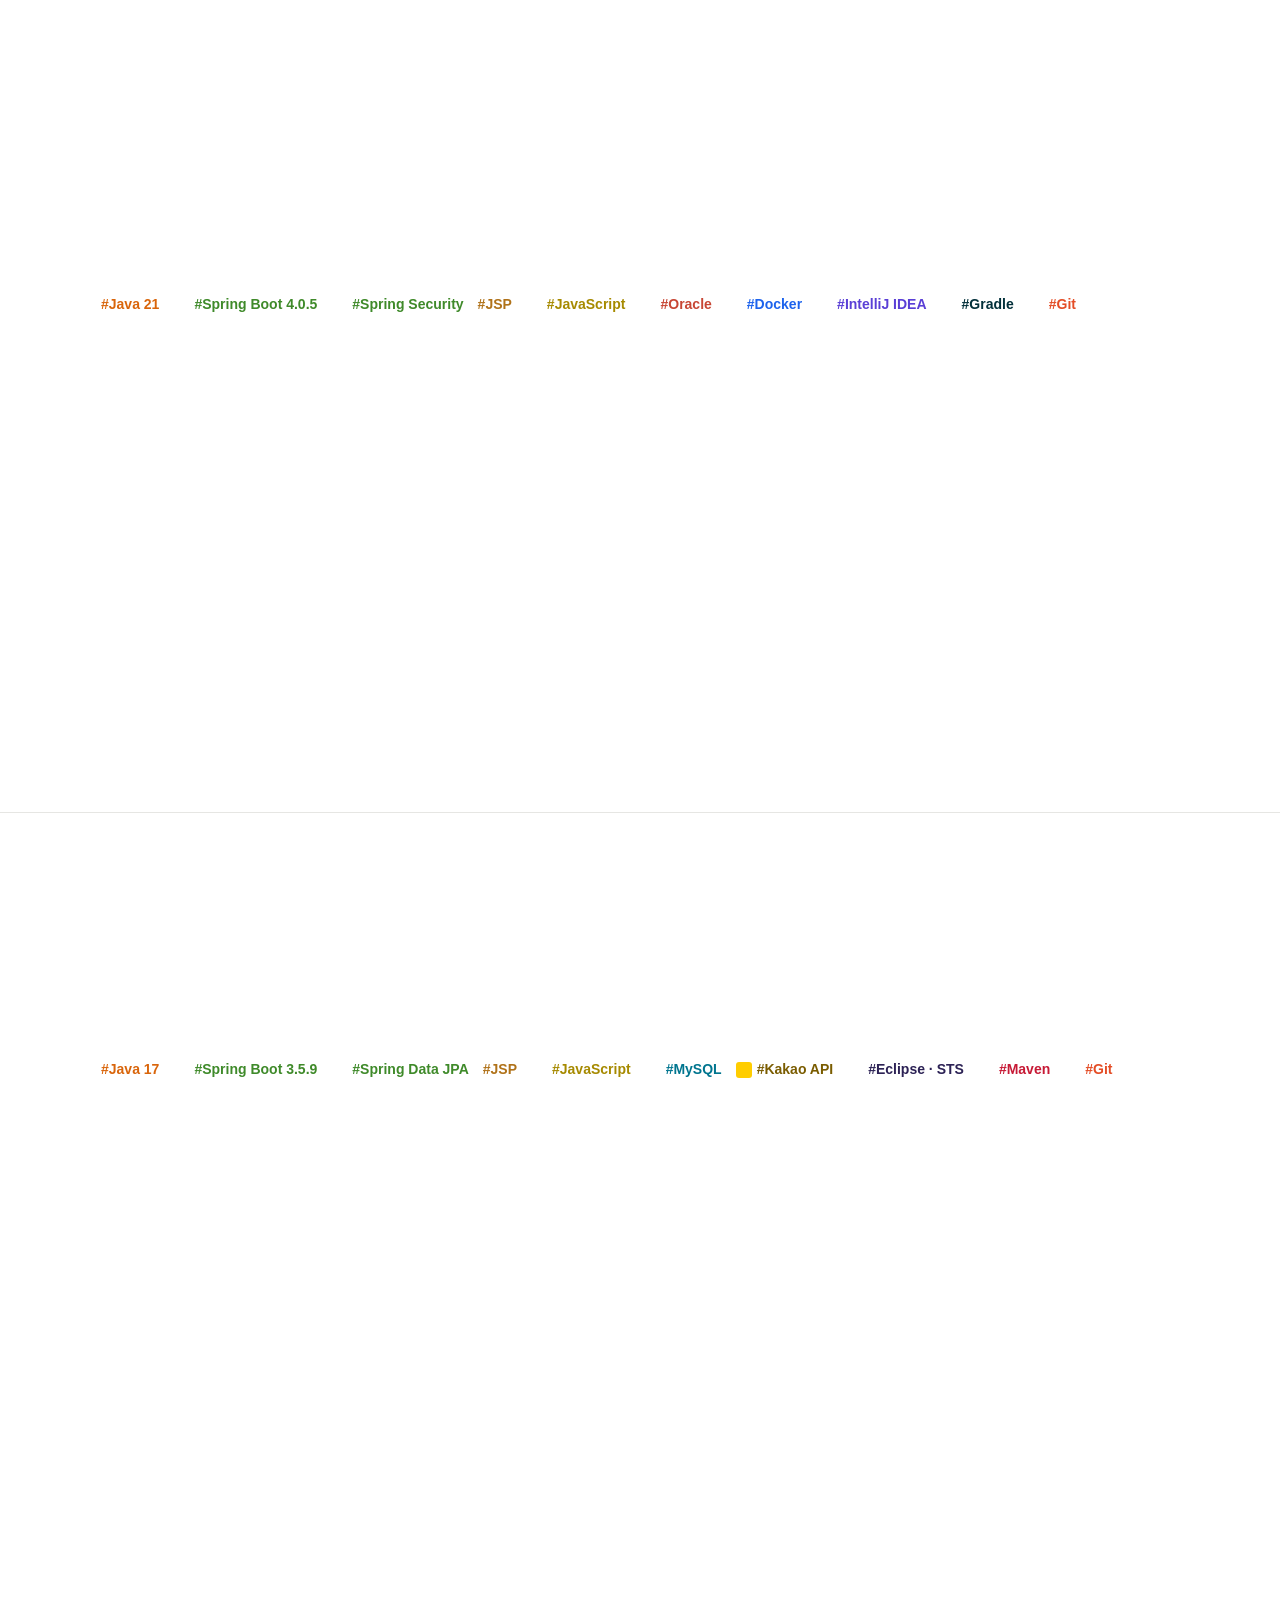
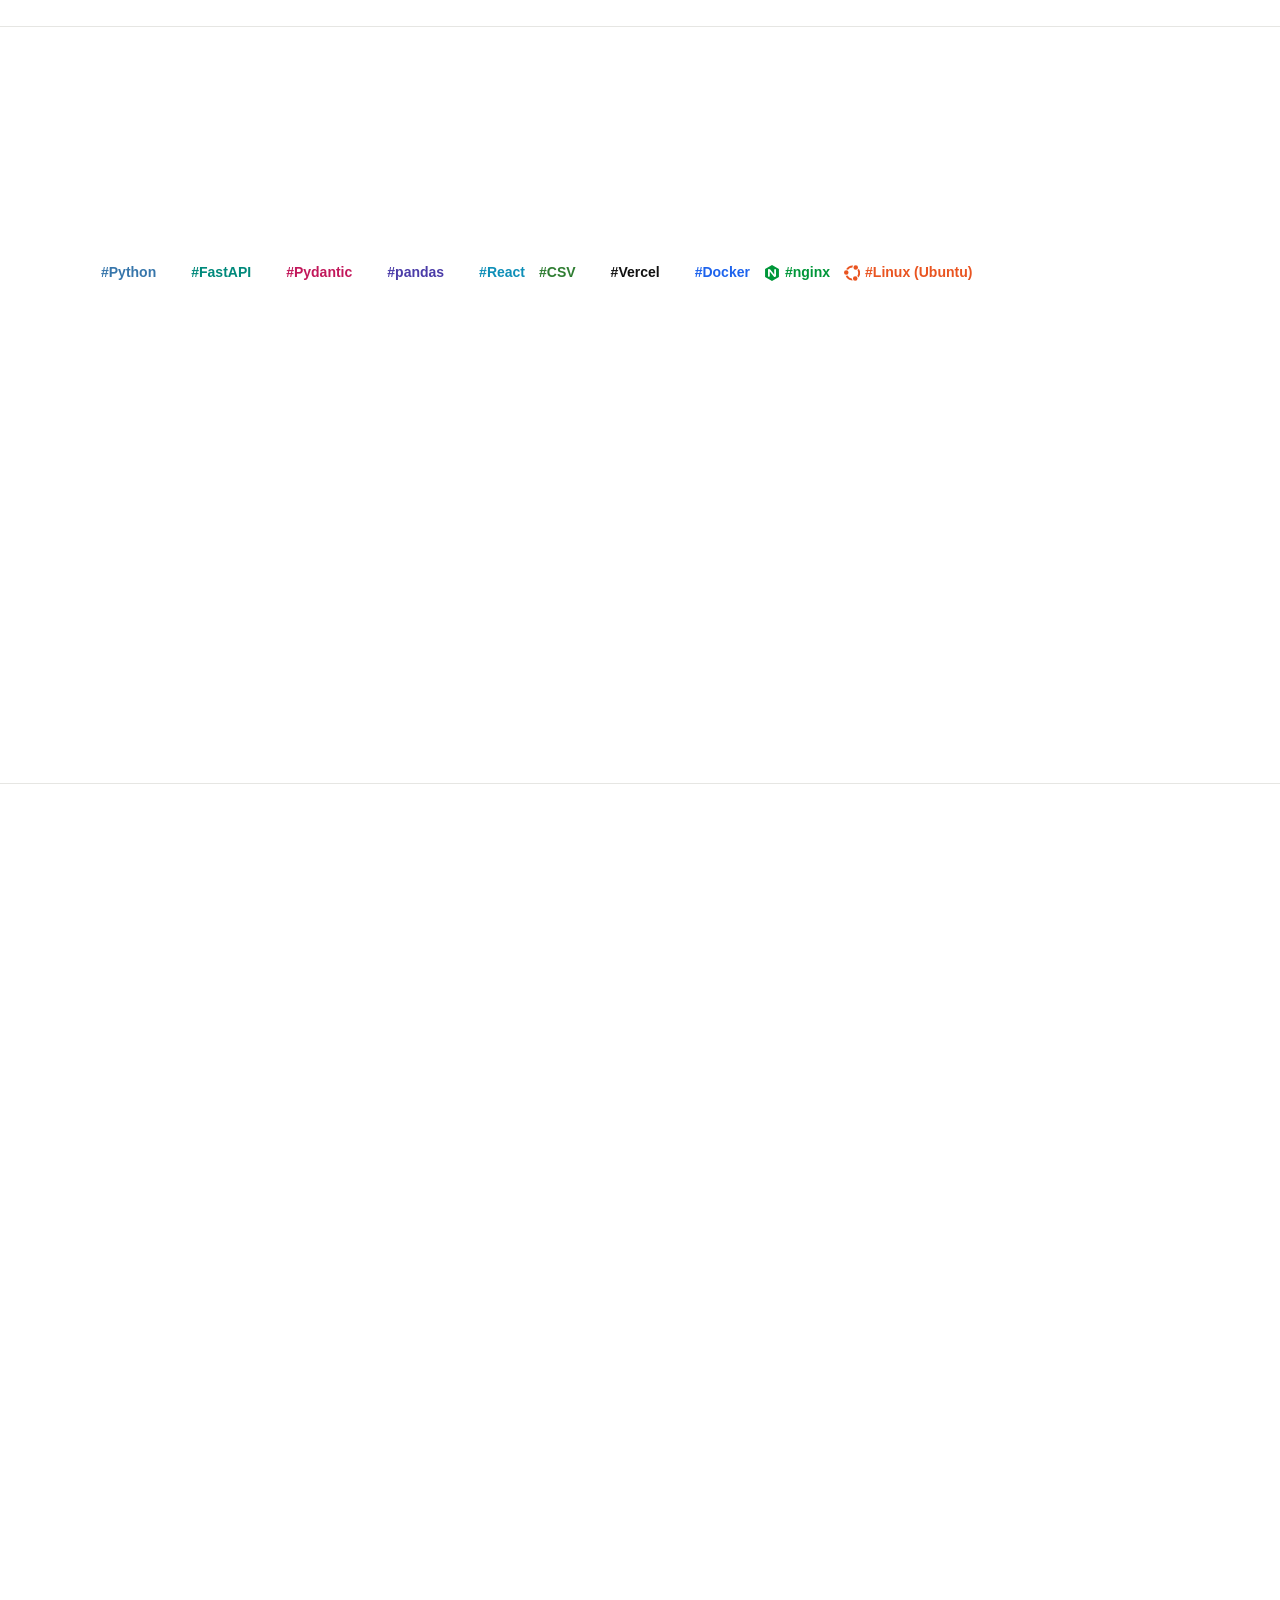
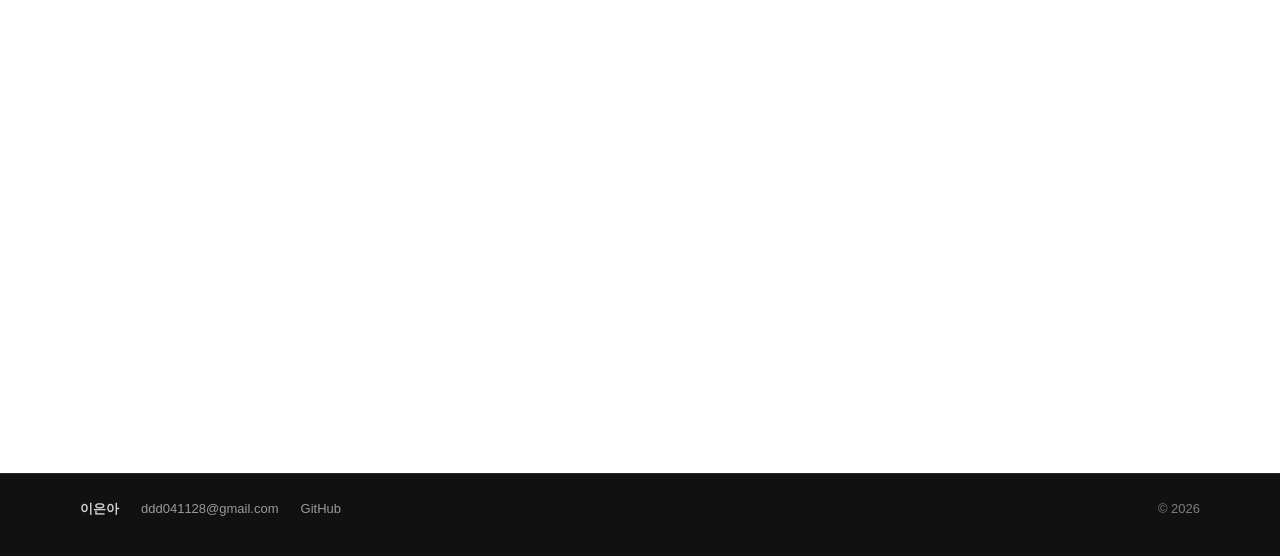
==== commit f8f01690: "첫 화면: 오류 원인 분석과 수정 카드 추가" ====
--- a/index.html
+++ b/index.html
@@ -57,7 +57,7 @@
     <div class="cans6"><a class="card can rv" href="p/spendmate.html"><div class="shot"><img src="images/sm_login.jpg" alt="지출메이트 화면" loading="lazy"></div><div class="cbody"><p class="kicker">공고 업무 · 백엔드 개발</p><h3>로그인과 회원 인증</h3><p>지출메이트에서 Spring Security로 세션 로그인을 구성하고 비밀번호를 BCrypt로 암호화했습니다. 재설정 링크는 30분이 지나거나 한 번 쓰면 다시 쓸 수 없게 만들었습니다.</p><span class="go">지출메이트 자세히 보기</span></div></a><a class="card can rv" href="p/plantrip.html"><div class="shot"><img src="images/pt_admin.jpg" alt="PlanTrip 화면" loading="lazy"></div><div class="cbody"><p class="kicker">공고 업무 · 백엔드 개발</p><h3>서버 기능과 DB 연동</h3><p>PlanTrip의 회원·후기·고객센터·관리자 기능을 Spring Boot로 만들고, 오류 원인이던 중복 DB 처리 코드를 8만 자 분량 코드에서 찾아 1,000자까지 줄였습니다.</p><span class="go">PlanTrip 자세히 보기</span></div></a><a class="card can rv" href="p/laptop.html"><div class="shot arch-wrap"><div class="arch" aria-label="배포 구조: 브라우저에서 nginx, nginx에서 FastAPI">
   <div class="arow"><b class="an">브라우저</b><i><svg viewBox="0 0 24 24" fill="none" stroke="currentColor" stroke-width="2" stroke-linecap="round" stroke-linejoin="round"><path d="M5 12h14M13 6l6 6-6 6"/></svg></i><b class="an ng"><img src="vendor/icons/nginx.svg" alt="">nginx<small>화면</small></b><i><svg viewBox="0 0 24 24" fill="none" stroke="currentColor" stroke-width="2" stroke-linecap="round" stroke-linejoin="round"><path d="M5 12h14M13 6l6 6-6 6"/></svg><em>/api</em></i><b class="an fa"><img src="vendor/icons/fastapi.svg" alt="">FastAPI<small>API 서버</small></b></div>
   <span class="ah"><img src="vendor/icons/ubuntu.svg" alt="">Ubuntu · Docker Compose</span>
-</div></div><div class="cbody"><p class="kicker">공고 업무 · 시스템 운영</p><h3>Linux 배포와 점검</h3><p>노트북 추천 서비스를 Ubuntu에서 Docker Compose로 화면(nginx)과 API 서버로 나눠 배포하고, 접속 기록 확인과 API 서버 재시작까지 해 봤습니다.</p><span class="go">노트북 추천 자세히 보기</span></div></a><a class="card can rv" href="p/roadsafe.html"><div class="shot"><img src="images/rs_live_route.jpg" alt="RoadSafe 화면" loading="lazy"></div><div class="cbody"><p class="kicker">공고 업무 · 시스템 운영</p><h3>API 타임아웃과 폴백 처리</h3><p>RoadSafe에서 공공데이터 API 수집을 맡았습니다. 응답이 20초 안에 오지 않으면 요청을 끊어 수집이 멈춰 있지 않게 했고, 최대 3번까지 요청해도 실패한 지역은 직전 수집값이나 가장 가까운 지역의 값으로 채웠습니다.</p><span class="go">RoadSafe 자세히 보기</span></div></a></div>
+</div></div><div class="cbody"><p class="kicker">공고 업무 · 시스템 운영</p><h3>Linux 배포와 점검</h3><p>노트북 추천 서비스를 Ubuntu에서 Docker Compose로 화면(nginx)과 API 서버로 나눠 배포하고, 접속 기록 확인과 API 서버 재시작까지 해 봤습니다.</p><span class="go">노트북 추천 자세히 보기</span></div></a><a class="card can rv" href="p/roadsafe.html"><div class="shot"><img src="images/rs_live_route.jpg" alt="RoadSafe 화면" loading="lazy"></div><div class="cbody"><p class="kicker">공고 업무 · 시스템 운영</p><h3>API 타임아웃과 폴백 처리</h3><p>RoadSafe에서 공공데이터 API 수집을 맡았습니다. 응답이 20초 안에 오지 않으면 요청을 끊어 수집이 멈춰 있지 않게 했고, 최대 3번까지 요청해도 실패한 지역은 직전 수집값이나 가장 가까운 지역의 값으로 채웠습니다.</p><span class="go">RoadSafe 자세히 보기</span></div></a><div class="card can canwide rv"><div class="cbody"><p class="kicker">공고 업무 · 시스템 운영</p><h3>오류 원인 분석과 수정</h3><p>팀 프로젝트에서 주로 작동 여부와 오류 해결 위주로 최종 검토를 맡았습니다. 오류가 나면 해당 코드를 먼저 분석해 원인을 찾고, AI와 협업해 코드를 수정해 나갔습니다. 수정한 뒤에는 같은 상황을 재현해 해결됐는지 확인했습니다.</p></div><ul class="cwcases"><li><a href="p/spendmate.html#dec"><span class="cwp">지출메이트</span><b>팀원 계정에서만 저장이 안 되던 대시보드</b><span class="cwl">화면 코드 3곳에 사용자 번호가 1로 고정돼 있던 원인을 찾아 하루 안에 고쳤고, 다른 아이디로 로그인해 재현해 확인했습니다.</span><span class="go">자세히 보기</span></a></li><li><a href="p/plantrip.html#role"><span class="cwp">PlanTrip</span><b>8만 자 분량 코드 속 중복 DB 처리</b><span class="cwl">오류 원인이던 중복 DB 처리 코드를 찾아 1,000자까지 줄였습니다.</span><span class="go">자세히 보기</span></a></li><li><a href="p/plantrip.html#dec"><span class="cwp">PlanTrip</span><b>팀원 4명 코드 병합 오류</b><span class="cwl">합칠 때마다 난 오류를 타입 불일치, URL 경로 충돌, DB 설정 차이로 나눠 고쳤습니다.</span><span class="go">자세히 보기</span></a></li></ul></div></div>
 </div>
 </section>
 
--- a/css/site4.css
+++ b/css/site4.css
@@ -859,5 +859,6 @@
 .docl span{display:flex;flex-wrap:wrap;gap:6px 10px}
 .docl a{font-size:14px;color:var(--blue);text-decoration:underline;text-underline-offset:3px}
 
-.sh .shnote{margin-left:18px;font-size:14px;font-weight:400;letter-spacing:0;line-height:1.6;color:var(--mute);vertical-align:middle}
-@media (max-width:760px){.sh .shnote{display:block;margin:8px 0 0}}
+.sh.shrow{display:flex;justify-content:space-between;align-items:baseline;gap:24px}
+.sh .shnote{font-size:14px;font-weight:400;letter-spacing:0;line-height:1.6;color:var(--mute);text-align:right}
+@media (max-width:760px){.sh.shrow{display:block}.sh .shnote{display:block;margin:8px 0 0;text-align:left}}
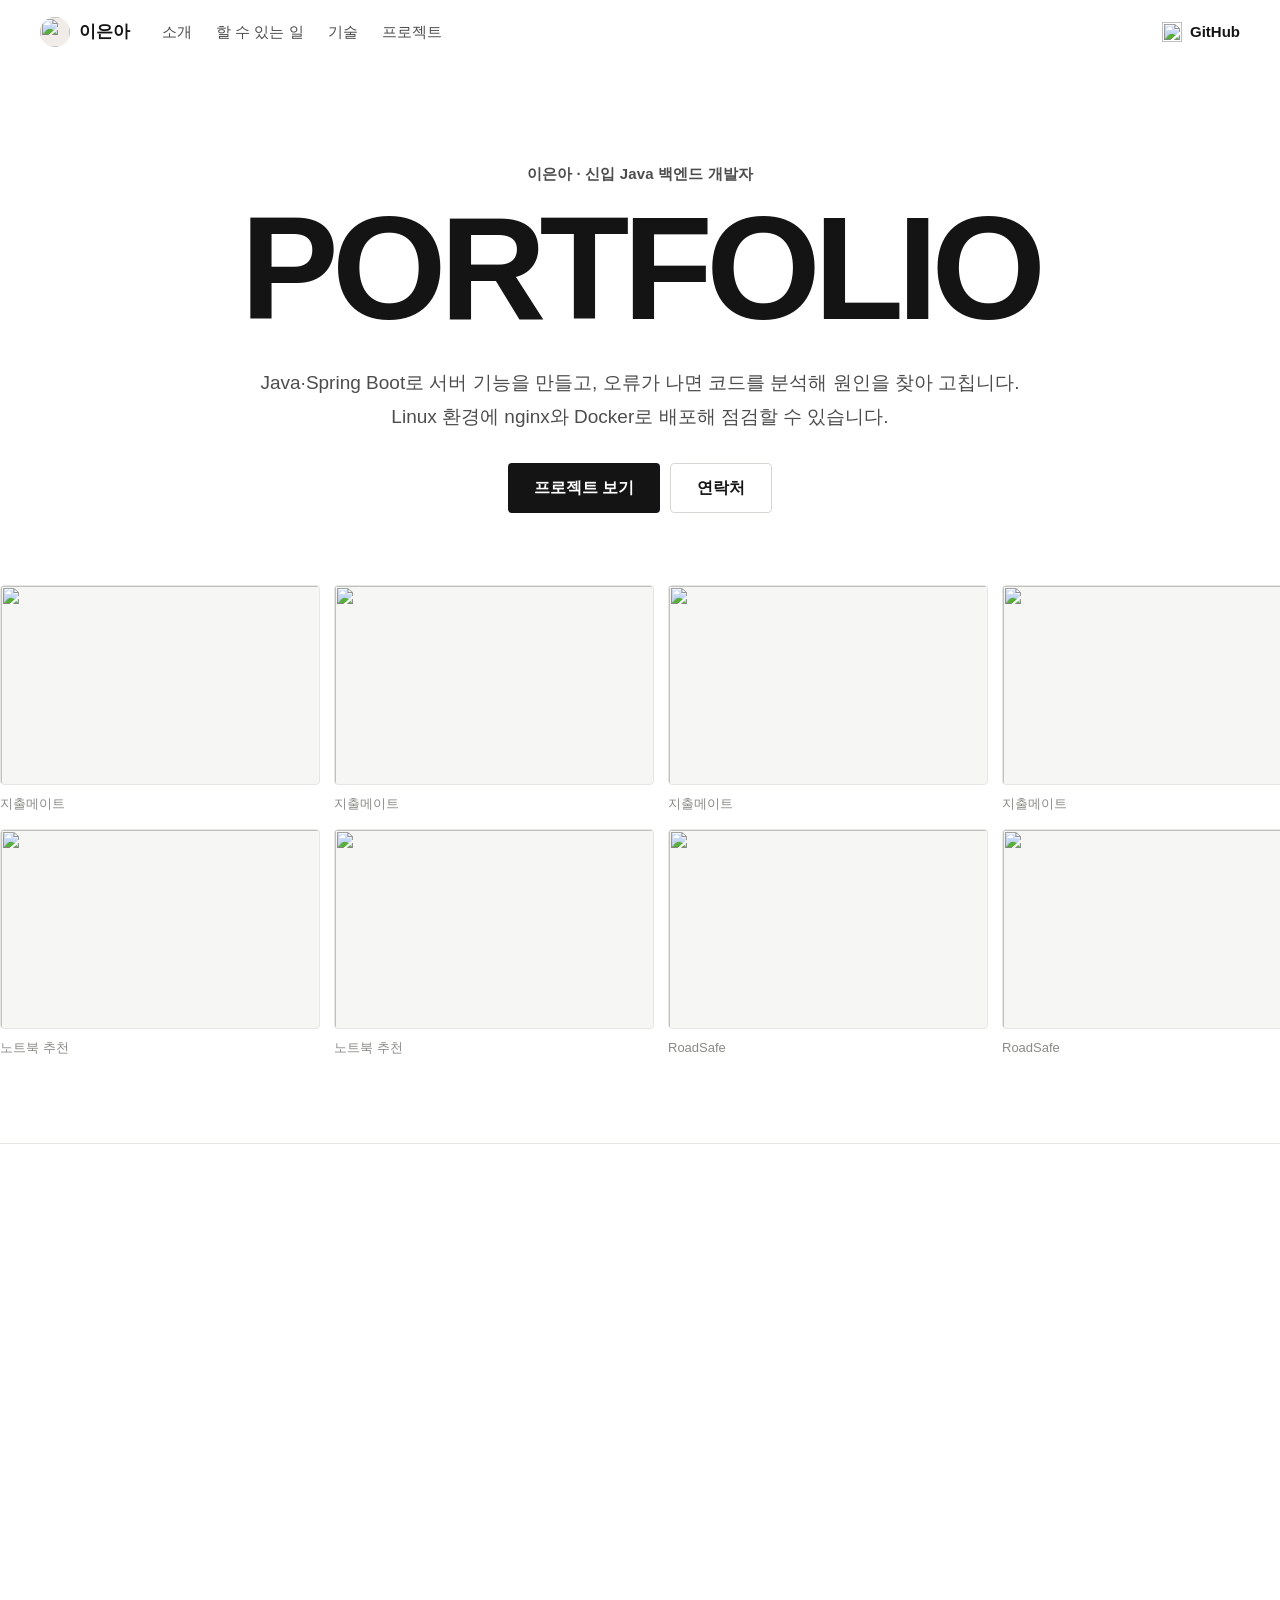
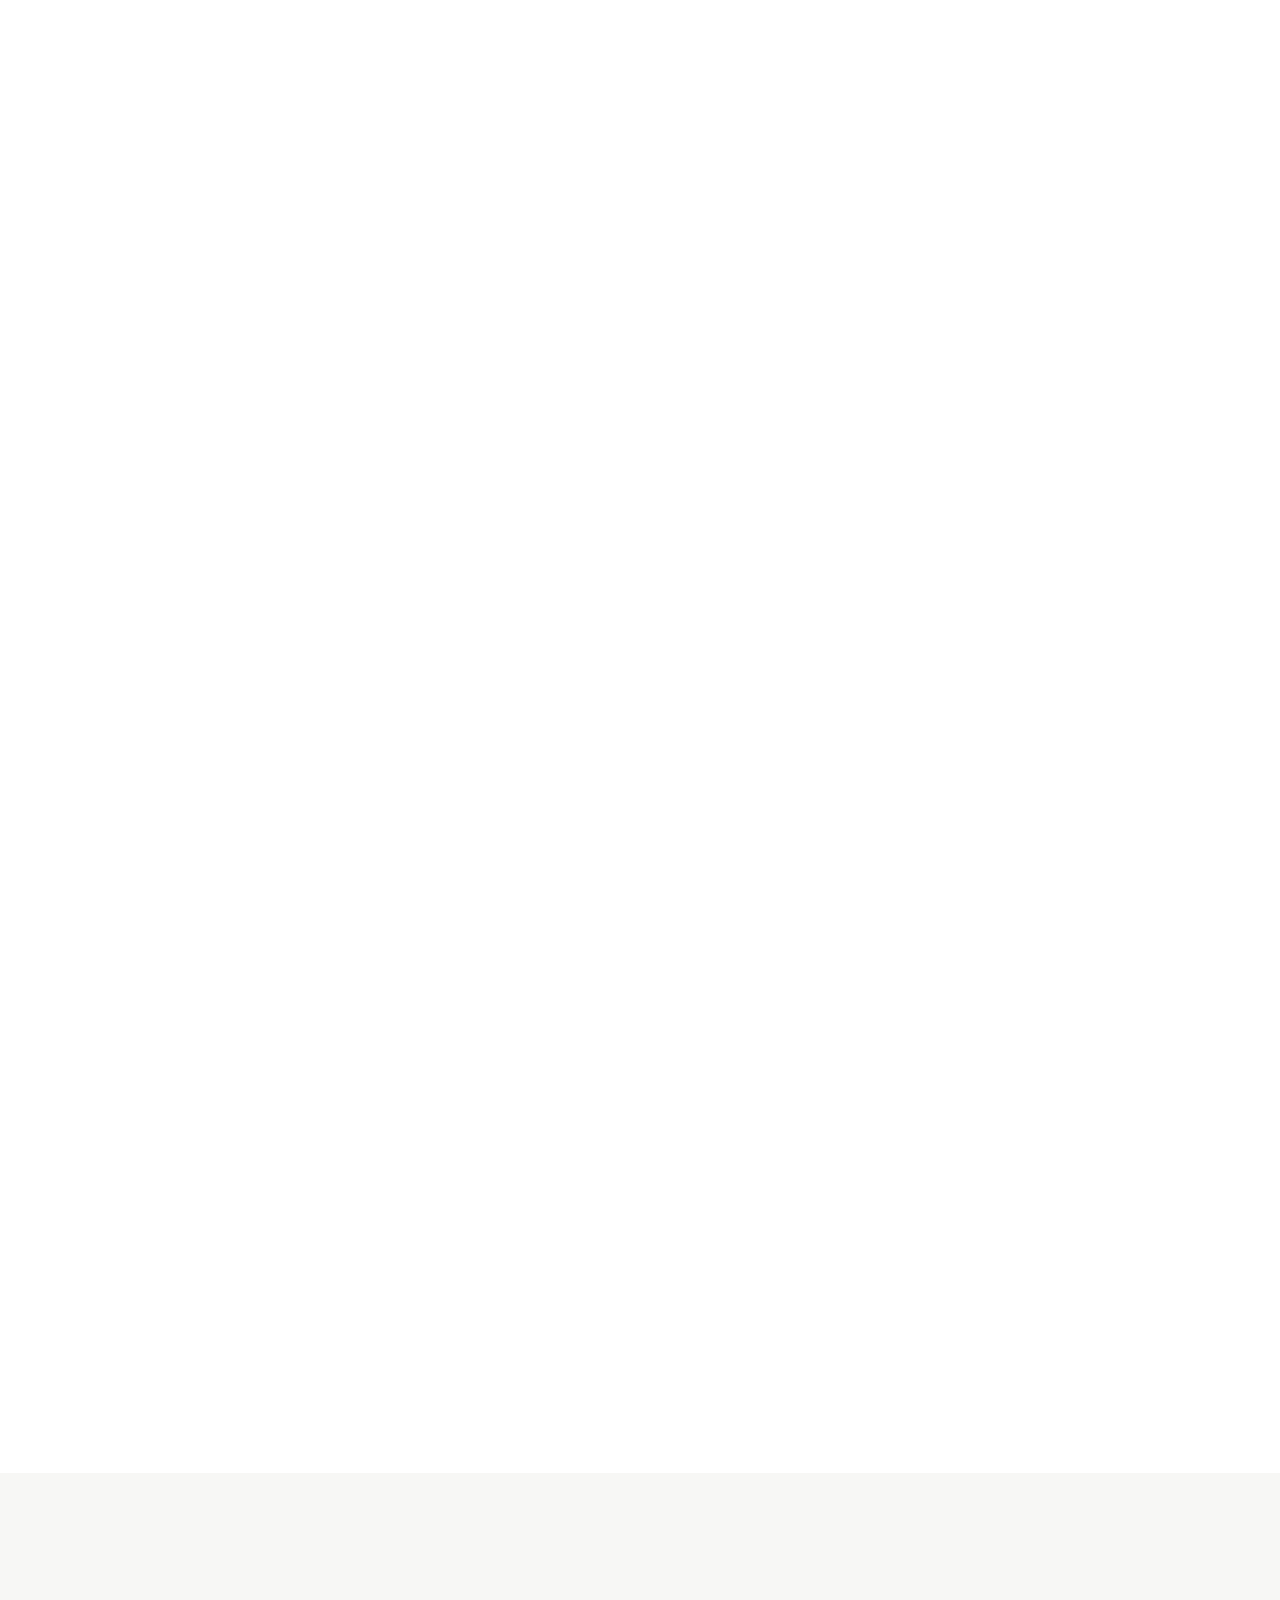
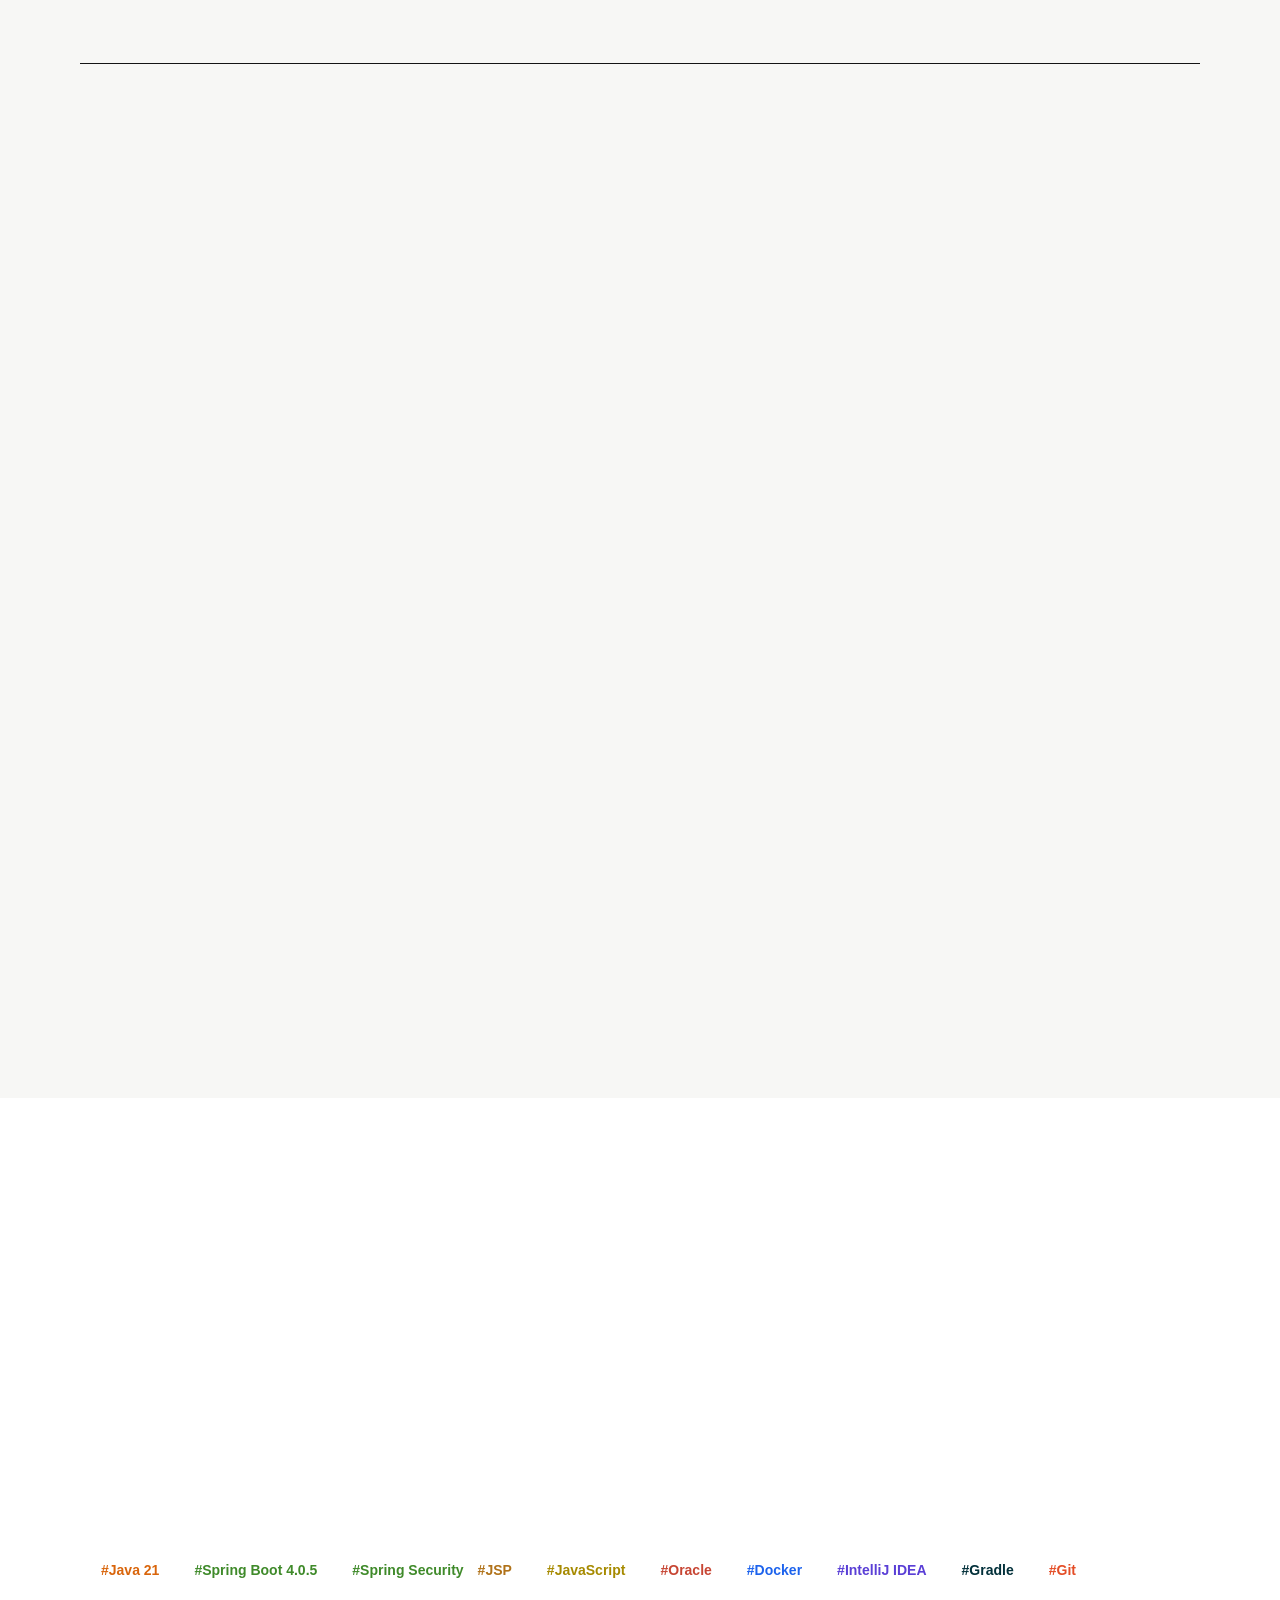
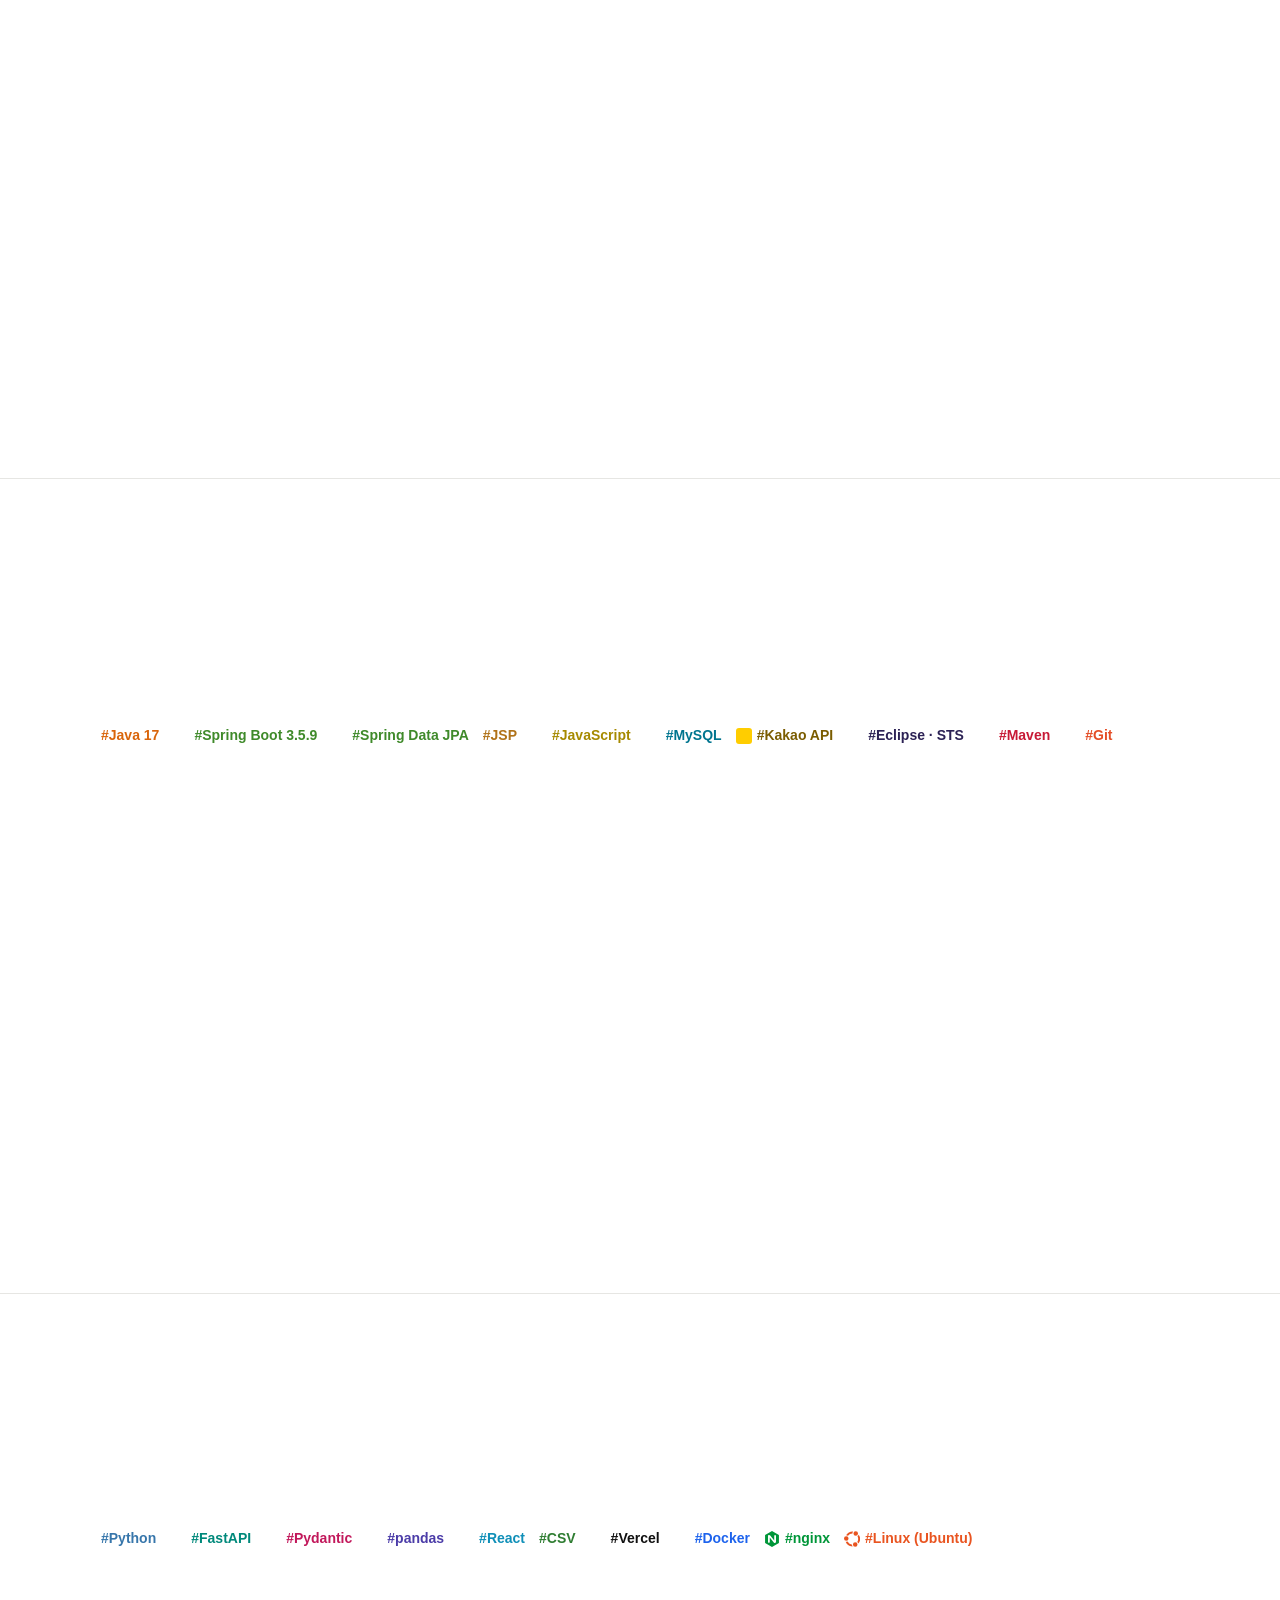
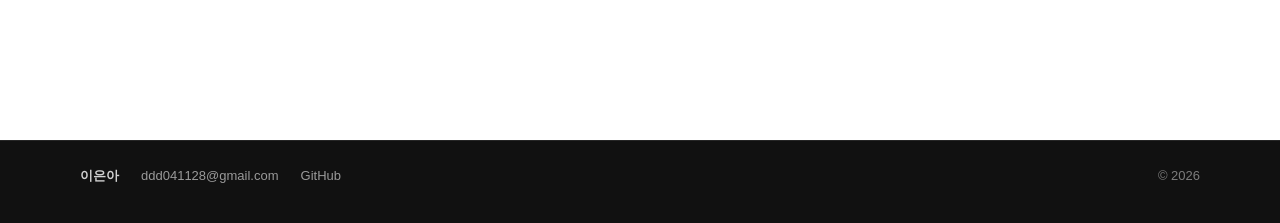
==== commit 51e479a3: "첫 화면: 소개 문장에 오류 해결 강점 추가, PlanTrip 카드 중복 정리, 기술 스택 안내 문구 축약, 화면 사진 정리" ====
--- a/index.html
+++ b/index.html
@@ -4,9 +4,9 @@
 <meta charset="utf-8">
 <meta name="viewport" content="width=device-width, initial-scale=1, viewport-fit=cover">
 <title>이은아 포트폴리오</title>
-<meta name="description" content="이은아 · 신입 Java 백엔드 개발자 포트폴리오. Java·Spring Boot로 로그인과 회원 인증 같은 서버 기능을 만들고, Linux 환경에 nginx와 Docker로 배포해 점검할 수 있습니다.">
+<meta name="description" content="이은아 · 신입 Java 백엔드 개발자 포트폴리오. Java·Spring Boot로 서버 기능을 만들고, 오류가 나면 코드를 분석해 원인을 찾아 고칩니다. Linux 환경에 nginx와 Docker로 배포해 점검할 수 있습니다.">
 <meta property="og:title" content="이은아 포트폴리오">
-<meta property="og:description" content="이은아 · 신입 Java 백엔드 개발자 포트폴리오. Java·Spring Boot로 로그인과 회원 인증 같은 서버 기능을 만들고, Linux 환경에 nginx와 Docker로 배포해 점검할 수 있습니다.">
+<meta property="og:description" content="이은아 · 신입 Java 백엔드 개발자 포트폴리오. Java·Spring Boot로 서버 기능을 만들고, 오류가 나면 코드를 분석해 원인을 찾아 고칩니다. Linux 환경에 nginx와 Docker로 배포해 점검할 수 있습니다.">
 <meta property="og:image" content="https://euna0428-portfolio-sepherd.vercel.app/images/og.jpg">
 <meta property="og:type" content="website">
 <meta name="theme-color" content="#ffffff">
@@ -28,10 +28,10 @@
   <div class="wrap">
     <p class="kick rv on">이은아 · 신입 Java 백엔드 개발자</p>
     <h1 class="rv on">PORTFOLIO</h1>
-    <p class="hsub rv on">Java·Spring Boot로 로그인과 회원 인증 같은 서버 기능을 만들고,<br>Linux 환경에 nginx와 Docker로 배포해 점검할 수 있습니다.</p>
+    <p class="hsub rv on">Java·Spring Boot로 서버 기능을 만들고, 오류가 나면 코드를 분석해 원인을 찾아 고칩니다. <br>Linux 환경에 nginx와 Docker로 배포해 점검할 수 있습니다.</p>
     <div class="hcta rv on"><a class="btn dark lg" href="#projects">프로젝트 보기</a><a class="btn line lg" href="#profile">연락처</a></div>
   </div>
-  <div class="mq" id="mq" aria-hidden="true"><div class="mrow"><div class="mtrack" data-dir="-1"><figure class="mqi"><img src="images/sm_main_0.jpg" alt="" draggable="false"><figcaption>지출메이트</figcaption></figure><figure class="mqi"><img src="images/sm_age_block.jpg" alt="" draggable="false"><figcaption>지출메이트</figcaption></figure><figure class="mqi"><img src="images/sm_mypage.jpg" alt="" draggable="false"><figcaption>지출메이트</figcaption></figure><figure class="mqi"><img src="images/sm_admin_users.jpg" alt="" draggable="false"><figcaption>지출메이트</figcaption></figure><figure class="mqi"><img src="images/pt_main.jpg" alt="" draggable="false"><figcaption>PlanTrip</figcaption></figure><figure class="mqi"><img src="images/pt_review.jpg" alt="" draggable="false"><figcaption>PlanTrip</figcaption></figure><figure class="mqi"><img src="images/pt_mypage.jpg" alt="" draggable="false"><figcaption>PlanTrip</figcaption></figure><figure class="mqi"><img src="images/pt_admin.jpg" alt="" draggable="false"><figcaption>PlanTrip</figcaption></figure><figure class="mqi"><img src="images/sm_main_0.jpg" alt="" draggable="false"><figcaption>지출메이트</figcaption></figure><figure class="mqi"><img src="images/sm_age_block.jpg" alt="" draggable="false"><figcaption>지출메이트</figcaption></figure><figure class="mqi"><img src="images/sm_mypage.jpg" alt="" draggable="false"><figcaption>지출메이트</figcaption></figure><figure class="mqi"><img src="images/sm_admin_users.jpg" alt="" draggable="false"><figcaption>지출메이트</figcaption></figure><figure class="mqi"><img src="images/pt_main.jpg" alt="" draggable="false"><figcaption>PlanTrip</figcaption></figure><figure class="mqi"><img src="images/pt_review.jpg" alt="" draggable="false"><figcaption>PlanTrip</figcaption></figure><figure class="mqi"><img src="images/pt_mypage.jpg" alt="" draggable="false"><figcaption>PlanTrip</figcaption></figure><figure class="mqi"><img src="images/pt_admin.jpg" alt="" draggable="false"><figcaption>PlanTrip</figcaption></figure></div></div><div class="mrow"><div class="mtrack" data-dir="1"><figure class="mqi"><img src="images/lap_0_intro.jpg" alt="" draggable="false"><figcaption>노트북 추천</figcaption></figure><figure class="mqi"><img src="images/lap_6_result.jpg" alt="" draggable="false"><figcaption>노트북 추천</figcaption></figure><figure class="mqi"><img src="images/rs_live_nat.jpg" alt="" draggable="false"><figcaption>RoadSafe</figcaption></figure><figure class="mqi"><img src="images/rs_live_route.jpg" alt="" draggable="false"><figcaption>RoadSafe</figcaption></figure><figure class="mqi ph"><img src="images/clv_home.jpg" alt="" draggable="false"><figcaption>Clo-ver</figcaption></figure><figure class="mqi ph"><img src="images/clv_summary.jpg" alt="" draggable="false"><figcaption>Clo-ver</figcaption></figure><figure class="mqi ph"><img src="images/clv_reco.jpg" alt="" draggable="false"><figcaption>Clo-ver</figcaption></figure><figure class="mqi"><img src="images/db_erd.jpg" alt="" draggable="false"><figcaption>물류센터 DB</figcaption></figure><figure class="mqi"><img src="images/lap_0_intro.jpg" alt="" draggable="false"><figcaption>노트북 추천</figcaption></figure><figure class="mqi"><img src="images/lap_6_result.jpg" alt="" draggable="false"><figcaption>노트북 추천</figcaption></figure><figure class="mqi"><img src="images/rs_live_nat.jpg" alt="" draggable="false"><figcaption>RoadSafe</figcaption></figure><figure class="mqi"><img src="images/rs_live_route.jpg" alt="" draggable="false"><figcaption>RoadSafe</figcaption></figure><figure class="mqi ph"><img src="images/clv_home.jpg" alt="" draggable="false"><figcaption>Clo-ver</figcaption></figure><figure class="mqi ph"><img src="images/clv_summary.jpg" alt="" draggable="false"><figcaption>Clo-ver</figcaption></figure><figure class="mqi ph"><img src="images/clv_reco.jpg" alt="" draggable="false"><figcaption>Clo-ver</figcaption></figure><figure class="mqi"><img src="images/db_erd.jpg" alt="" draggable="false"><figcaption>물류센터 DB</figcaption></figure></div></div></div>
+  <div class="mq" id="mq" aria-hidden="true"><div class="mrow"><div class="mtrack" data-dir="-1"><figure class="mqi"><img src="images/sm_main_0.jpg" alt="" draggable="false"><figcaption>지출메이트</figcaption></figure><figure class="mqi"><img src="images/sm_age_block.jpg" alt="" draggable="false"><figcaption>지출메이트</figcaption></figure><figure class="mqi"><img src="images/sm_mypage.jpg" alt="" draggable="false"><figcaption>지출메이트</figcaption></figure><figure class="mqi"><img src="images/sm_admin_users.jpg" alt="" draggable="false"><figcaption>지출메이트</figcaption></figure><figure class="mqi"><img src="images/pt_main.jpg" alt="" draggable="false"><figcaption>PlanTrip</figcaption></figure><figure class="mqi"><img src="images/pt_review.jpg" alt="" draggable="false"><figcaption>PlanTrip</figcaption></figure><figure class="mqi"><img src="images/pt_mypage.jpg" alt="" draggable="false"><figcaption>PlanTrip</figcaption></figure><figure class="mqi"><img src="images/pt_admin.jpg" alt="" draggable="false"><figcaption>PlanTrip</figcaption></figure><figure class="mqi"><img src="images/sm_main_0.jpg" alt="" draggable="false"><figcaption>지출메이트</figcaption></figure><figure class="mqi"><img src="images/sm_age_block.jpg" alt="" draggable="false"><figcaption>지출메이트</figcaption></figure><figure class="mqi"><img src="images/sm_mypage.jpg" alt="" draggable="false"><figcaption>지출메이트</figcaption></figure><figure class="mqi"><img src="images/sm_admin_users.jpg" alt="" draggable="false"><figcaption>지출메이트</figcaption></figure><figure class="mqi"><img src="images/pt_main.jpg" alt="" draggable="false"><figcaption>PlanTrip</figcaption></figure><figure class="mqi"><img src="images/pt_review.jpg" alt="" draggable="false"><figcaption>PlanTrip</figcaption></figure><figure class="mqi"><img src="images/pt_mypage.jpg" alt="" draggable="false"><figcaption>PlanTrip</figcaption></figure><figure class="mqi"><img src="images/pt_admin.jpg" alt="" draggable="false"><figcaption>PlanTrip</figcaption></figure></div></div><div class="mrow"><div class="mtrack" data-dir="1"><figure class="mqi"><img src="images/lap_0_intro.jpg" alt="" draggable="false"><figcaption>노트북 추천</figcaption></figure><figure class="mqi"><img src="images/lap_6_result.jpg" alt="" draggable="false"><figcaption>노트북 추천</figcaption></figure><figure class="mqi"><img src="images/rs_live_nat.jpg" alt="" draggable="false"><figcaption>RoadSafe</figcaption></figure><figure class="mqi"><img src="images/rs_live_route.jpg" alt="" draggable="false"><figcaption>RoadSafe</figcaption></figure><figure class="mqi"><img src="images/sm_dashboard.jpg" alt="" draggable="false"><figcaption>지출메이트</figcaption></figure><figure class="mqi ph"><img src="images/clv_home.jpg" alt="" draggable="false"><figcaption>Clo-ver</figcaption></figure><figure class="mqi ph"><img src="images/clv_summary.jpg" alt="" draggable="false"><figcaption>Clo-ver</figcaption></figure><figure class="mqi"><img src="images/db_erd.jpg" alt="" draggable="false"><figcaption>물류 DB</figcaption></figure><figure class="mqi"><img src="images/lap_0_intro.jpg" alt="" draggable="false"><figcaption>노트북 추천</figcaption></figure><figure class="mqi"><img src="images/lap_6_result.jpg" alt="" draggable="false"><figcaption>노트북 추천</figcaption></figure><figure class="mqi"><img src="images/rs_live_nat.jpg" alt="" draggable="false"><figcaption>RoadSafe</figcaption></figure><figure class="mqi"><img src="images/rs_live_route.jpg" alt="" draggable="false"><figcaption>RoadSafe</figcaption></figure><figure class="mqi"><img src="images/sm_dashboard.jpg" alt="" draggable="false"><figcaption>지출메이트</figcaption></figure><figure class="mqi ph"><img src="images/clv_home.jpg" alt="" draggable="false"><figcaption>Clo-ver</figcaption></figure><figure class="mqi ph"><img src="images/clv_summary.jpg" alt="" draggable="false"><figcaption>Clo-ver</figcaption></figure><figure class="mqi"><img src="images/db_erd.jpg" alt="" draggable="false"><figcaption>물류 DB</figcaption></figure></div></div></div>
 </section>
 
 <section class="sec profile" id="profile">
@@ -54,17 +54,17 @@
 <section class="sec" id="can">
   <div class="wrap">
     <h2 class="sh rv">할 수 있는 일</h2>
-    <div class="cans6"><a class="card can rv" href="p/spendmate.html"><div class="shot"><img src="images/sm_login.jpg" alt="지출메이트 화면" loading="lazy"></div><div class="cbody"><p class="kicker">공고 업무 · 백엔드 개발</p><h3>로그인과 회원 인증</h3><p>지출메이트에서 Spring Security로 세션 로그인을 구성하고 비밀번호를 BCrypt로 암호화했습니다. 재설정 링크는 30분이 지나거나 한 번 쓰면 다시 쓸 수 없게 만들었습니다.</p><span class="go">지출메이트 자세히 보기</span></div></a><a class="card can rv" href="p/plantrip.html"><div class="shot"><img src="images/pt_admin.jpg" alt="PlanTrip 화면" loading="lazy"></div><div class="cbody"><p class="kicker">공고 업무 · 백엔드 개발</p><h3>서버 기능과 DB 연동</h3><p>PlanTrip의 회원·후기·고객센터·관리자 기능을 Spring Boot로 만들고, 오류 원인이던 중복 DB 처리 코드를 8만 자 분량 코드에서 찾아 1,000자까지 줄였습니다.</p><span class="go">PlanTrip 자세히 보기</span></div></a><a class="card can rv" href="p/laptop.html"><div class="shot arch-wrap"><div class="arch" aria-label="배포 구조: 브라우저에서 nginx, nginx에서 FastAPI">
+    <div class="cans6"><a class="card can rv" href="p/spendmate.html"><div class="shot"><img src="images/sm_login.jpg" alt="지출메이트 화면" loading="lazy"></div><div class="cbody"><p class="kicker">공고 업무 · 백엔드 개발</p><h3>로그인과 회원 인증</h3><p>지출메이트에서 Spring Security로 세션 로그인을 구성하고 비밀번호를 BCrypt로 암호화했습니다. 재설정 링크는 30분이 지나거나 한 번 쓰면 다시 쓸 수 없게 만들었습니다.</p><span class="go">지출메이트 자세히 보기</span></div></a><a class="card can rv" href="p/plantrip.html"><div class="shot"><img src="images/pt_admin.jpg" alt="PlanTrip 화면" loading="lazy"></div><div class="cbody"><p class="kicker">공고 업무 · 백엔드 개발</p><h3>서버 기능과 DB 연동</h3><p>PlanTrip의 회원·후기·고객센터·관리자 기능을 Spring Boot와 Spring Data JPA로 만들고, 로그인 상태 확인과 아이디 중복 확인용 REST API를 붙였습니다.</p><span class="go">PlanTrip 자세히 보기</span></div></a><a class="card can rv" href="p/laptop.html"><div class="shot arch-wrap"><div class="arch" aria-label="배포 구조: 브라우저에서 nginx, nginx에서 FastAPI">
   <div class="arow"><b class="an">브라우저</b><i><svg viewBox="0 0 24 24" fill="none" stroke="currentColor" stroke-width="2" stroke-linecap="round" stroke-linejoin="round"><path d="M5 12h14M13 6l6 6-6 6"/></svg></i><b class="an ng"><img src="vendor/icons/nginx.svg" alt="">nginx<small>화면</small></b><i><svg viewBox="0 0 24 24" fill="none" stroke="currentColor" stroke-width="2" stroke-linecap="round" stroke-linejoin="round"><path d="M5 12h14M13 6l6 6-6 6"/></svg><em>/api</em></i><b class="an fa"><img src="vendor/icons/fastapi.svg" alt="">FastAPI<small>API 서버</small></b></div>
   <span class="ah"><img src="vendor/icons/ubuntu.svg" alt="">Ubuntu · Docker Compose</span>
-</div></div><div class="cbody"><p class="kicker">공고 업무 · 시스템 운영</p><h3>Linux 배포와 점검</h3><p>노트북 추천 서비스를 Ubuntu에서 Docker Compose로 화면(nginx)과 API 서버로 나눠 배포하고, 접속 기록 확인과 API 서버 재시작까지 해 봤습니다.</p><span class="go">노트북 추천 자세히 보기</span></div></a><a class="card can rv" href="p/roadsafe.html"><div class="shot"><img src="images/rs_live_route.jpg" alt="RoadSafe 화면" loading="lazy"></div><div class="cbody"><p class="kicker">공고 업무 · 시스템 운영</p><h3>API 타임아웃과 폴백 처리</h3><p>RoadSafe에서 공공데이터 API 수집을 맡았습니다. 응답이 20초 안에 오지 않으면 요청을 끊어 수집이 멈춰 있지 않게 했고, 최대 3번까지 요청해도 실패한 지역은 직전 수집값이나 가장 가까운 지역의 값으로 채웠습니다.</p><span class="go">RoadSafe 자세히 보기</span></div></a><div class="card can canwide rv"><div class="cbody"><p class="kicker">공고 업무 · 시스템 운영</p><h3>오류 원인 분석과 수정</h3><p>팀 프로젝트에서 주로 작동 여부와 오류 해결 위주로 최종 검토를 맡았습니다. 오류가 나면 해당 코드를 먼저 분석해 원인을 찾고, AI와 협업해 코드를 수정해 나갔습니다. 수정한 뒤에는 같은 상황을 재현해 해결됐는지 확인했습니다.</p></div><ul class="cwcases"><li><a href="p/spendmate.html#dec"><span class="cwp">지출메이트</span><b>팀원 계정에서만 저장이 안 되던 대시보드</b><span class="cwl">화면 코드 3곳에 사용자 번호가 1로 고정돼 있던 원인을 찾아 하루 안에 고쳤고, 다른 아이디로 로그인해 재현해 확인했습니다.</span><span class="go">자세히 보기</span></a></li><li><a href="p/plantrip.html#role"><span class="cwp">PlanTrip</span><b>8만 자 분량 코드 속 중복 DB 처리</b><span class="cwl">오류 원인이던 중복 DB 처리 코드를 찾아 1,000자까지 줄였습니다.</span><span class="go">자세히 보기</span></a></li><li><a href="p/plantrip.html#dec"><span class="cwp">PlanTrip</span><b>팀원 4명 코드 병합 오류</b><span class="cwl">합칠 때마다 난 오류를 타입 불일치, URL 경로 충돌, DB 설정 차이로 나눠 고쳤습니다.</span><span class="go">자세히 보기</span></a></li></ul></div></div>
+</div></div><div class="cbody"><p class="kicker">공고 업무 · 시스템 운영</p><h3>Linux 배포와 점검</h3><p>노트북 추천 서비스를 Ubuntu에서 Docker Compose로 화면(nginx)과 API 서버로 나눠 배포하고, 접속 기록 확인과 API 서버 재시작까지 확인했습니다.</p><span class="go">노트북 추천 자세히 보기</span></div></a><a class="card can rv" href="p/roadsafe.html"><div class="shot"><img src="images/rs_live_route.jpg" alt="RoadSafe 화면" loading="lazy"></div><div class="cbody"><p class="kicker">공고 업무 · 시스템 운영</p><h3>API 타임아웃과 폴백 처리</h3><p>RoadSafe에서 공공데이터 API 수집을 맡았습니다. 응답이 20초 안에 오지 않으면 요청을 끊어 수집이 멈춰 있지 않게 했고, 최대 3번까지 요청해도 실패한 지역은 직전 수집값이나 가장 가까운 지역의 값으로 채웠습니다.</p><span class="go">RoadSafe 자세히 보기</span></div></a><div class="card can canwide rv"><div class="cbody"><p class="kicker">공고 업무 · 시스템 운영</p><h3>오류 원인 분석과 수정</h3><p>팀 프로젝트에서 주로 작동 여부와 오류 해결 위주로 최종 검토를 맡았습니다. 오류가 나면 해당 코드를 먼저 분석해 원인을 찾고, AI와 협업해 코드를 수정해 나갔습니다. 수정한 뒤에는 같은 상황을 재현해 해결됐는지 확인했습니다.</p></div><ul class="cwcases"><li><a href="p/spendmate.html#dec"><span class="cwp">지출메이트</span><b>팀원 계정에서만 저장이 안 되던 대시보드</b><span class="cwl">화면 코드 3곳에 사용자 번호가 1로 고정돼 있던 원인을 찾아 하루 안에 고쳤고, 다른 아이디로 로그인해 재현해 확인했습니다.</span><span class="go">자세히 보기</span></a></li><li><a href="p/plantrip.html#role"><span class="cwp">PlanTrip</span><b>8만 자 분량 코드 속 중복 DB 처리</b><span class="cwl">오류 원인이던 중복 DB 처리 코드를 찾아 1,000자까지 줄였습니다.</span><span class="go">자세히 보기</span></a></li><li><a href="p/plantrip.html#dec"><span class="cwp">PlanTrip</span><b>팀원 4명 코드 병합 오류</b><span class="cwl">합칠 때마다 난 오류를 타입 불일치, URL 경로 충돌, DB 설정 차이로 나눠 고쳤습니다.</span><span class="go">자세히 보기</span></a></li></ul></div></div>
 </div>
 </section>
 
 <section class="sec tint" id="skills">
   <div class="wrap">
-    <h2 class="sh shrow rv">기술 스택<span class="shnote">모든 프로젝트는 AI와 협업해 작업했고, AI가 만든 코드는 직접 실행해 확인한 뒤 적용했습니다.</span></h2>
-    <div class="stack6"><div class="srow rv"><h3>서버</h3><ul><li><img class="ic" src="vendor/icons/java.svg" alt="" width="32" height="32"><div><b>Java</b><span>PlanTrip, 지출메이트</span></div></li><li><img class="ic" src="vendor/icons/springboot.svg" alt="" width="32" height="32"><div><b>Spring Boot</b><span>PlanTrip, 지출메이트</span></div></li><li><img class="ic" src="vendor/icons/springsecurity.svg" alt="" width="32" height="32"><div><b>Spring Security</b><span>지출메이트 (세션 로그인, BCrypt)</span></div></li><li><img class="ic" src="vendor/icons/spring.svg" alt="" width="32" height="32"><div><b>Spring Data JPA</b><span>PlanTrip, 지출메이트</span></div></li><li><span class="ic sv" aria-hidden="true"><svg viewBox="0 0 24 24" fill="none" stroke="currentColor" stroke-width="1.8" stroke-linecap="round" stroke-linejoin="round"><path d="M8 7l-5 5 5 5M16 7l5 5-5 5M13.5 4l-3 16"/></svg></span><div><b>REST API</b><span>PlanTrip, 노트북 추천, Clo-ver</span></div></li><li><img class="ic" src="vendor/icons/python.svg" alt="" width="32" height="32"><div><b>Python</b><span>노트북 추천, RoadSafe</span></div></li><li><img class="ic" src="vendor/icons/fastapi.svg" alt="" width="32" height="32"><div><b>FastAPI</b><span>노트북 추천</span></div></li></ul></div><div class="srow rv"><h3>배포 · 운영</h3><ul><li><img class="ic" src="vendor/icons/ubuntu.svg" alt="" width="32" height="32"><div><b>Linux (Ubuntu)</b><span>노트북 추천 배포 (WSL2)</span></div></li><li><img class="ic" src="vendor/icons/docker.svg" alt="" width="32" height="32"><div><b>Docker · Compose</b><span>노트북 추천 배포, 지출메이트 (Oracle 실행)</span></div></li><li><img class="ic" src="vendor/icons/nginx.svg" alt="" width="32" height="32"><div><b>nginx</b><span>노트북 추천 (화면 제공, /api 연결)</span></div></li><li><img class="ic" src="vendor/icons/vercel.svg" alt="" width="32" height="32"><div><b>Vercel</b><span>포트폴리오, 노트북 추천 배포</span></div></li></ul></div><div class="srow rv"><h3>DB · 데이터</h3><ul><li><img class="ic" src="vendor/icons/mysql.svg" alt="" width="32" height="32"><div><b>MySQL · SQL</b><span>물류센터 DB, PlanTrip</span></div></li><li><img class="ic" src="vendor/icons/oracle.svg" alt="" width="32" height="32"><div><b>Oracle</b><span>지출메이트</span></div></li><li><img class="ic" src="vendor/icons/pandas.svg" alt="" width="32" height="32"><div><b>pandas</b><span>RoadSafe, 식물 AI</span></div></li><li><img class="ic" src="vendor/icons/scikitlearn.svg" alt="" width="32" height="32"><div><b>scikit-learn</b><span>RoadSafe, 식물 AI</span></div></li></ul></div><div class="srow rv"><h3>화면</h3><ul><li><span class="ic txt" aria-hidden="true">JSP</span><div><b>JSP</b><span>PlanTrip, 지출메이트</span></div></li><li><img class="ic" src="vendor/icons/javascript.svg" alt="" width="32" height="32"><div><b>JavaScript</b><span>PlanTrip, 지출메이트, RoadSafe</span></div></li><li><img class="ic" src="vendor/icons/html5.svg" alt="" width="32" height="32"><div><b>HTML5</b><span>PlanTrip, 지출메이트, RoadSafe</span></div></li><li><img class="ic" src="vendor/icons/css3.svg" alt="" width="32" height="32"><div><b>CSS3</b><span>PlanTrip, 지출메이트, RoadSafe</span></div></li><li><img class="ic" src="vendor/icons/react.svg" alt="" width="32" height="32"><div><b>React</b><span>노트북 추천</span></div></li></ul></div><div class="srow rv"><h3>개발 도구</h3><ul><li><img class="ic" src="vendor/icons/intellij.svg" alt="" width="32" height="32"><div><b>IntelliJ IDEA</b><span>지출메이트</span></div></li><li><img class="ic" src="vendor/icons/eclipse.svg" alt="" width="32" height="32"><div><b>Eclipse · STS</b><span>PlanTrip (Spring Tools for Eclipse)</span></div></li><li><img class="ic" src="vendor/icons/gradle.svg" alt="" width="32" height="32"><div><b>Gradle</b><span>지출메이트</span></div></li><li><img class="ic" src="vendor/icons/maven.svg" alt="" width="32" height="32"><div><b>Maven</b><span>PlanTrip</span></div></li><li><img class="ic" src="vendor/icons/mysql.svg" alt="" width="32" height="32"><div><b>MySQL Workbench</b><span>물류센터 DB</span></div></li><li><img class="ic" src="vendor/icons/androidstudio.svg" alt="" width="32" height="32"><div><b>Android Studio</b><span>Clo-ver</span></div></li></ul></div><div class="srow rv"><h3>협업 · 문서</h3><ul><li><img class="ic" src="vendor/icons/git.svg" alt="" width="32" height="32"><div><b>Git</b><span>PlanTrip, Clo-ver</span></div></li><li><img class="ic" src="vendor/icons/github.svg" alt="" width="32" height="32"><div><b>GitHub</b><span>PR 16건 병합</span></div></li><li><img class="ic" src="vendor/icons/notion.svg" alt="" width="32" height="32"><div><b>Notion</b><span>회의록·문서 관리</span></div></li></ul></div><div class="srow rv"><h3>모바일 · 지도 API</h3><ul><li><img class="ic" src="vendor/icons/kotlin.svg" alt="" width="32" height="32"><div><b>Kotlin</b><span>Clo-ver</span></div></li><li><img class="ic" src="vendor/icons/jetpackcompose.svg" alt="" width="32" height="32"><div><b>Jetpack Compose</b><span>Clo-ver</span></div></li><li><img class="ic kk" src="vendor/icons/kakao.svg" alt="" width="32" height="32"><div><b>Kakao Maps · Mobility</b><span>RoadSafe</span></div></li></ul></div><div class="srow ai rv"><h3>생성형 AI</h3><div><div class="aflow"><div class="stg"><span class="sn">1</span><div><b>뼈대 잡기</b><span class="who">ChatGPT</span></div><span class="logos"><img src="vendor/icons/openai.svg" alt="ChatGPT" title="ChatGPT" width="26" height="26"></span></div><svg viewBox="0 0 24 24" fill="none" stroke="currentColor" stroke-width="2" stroke-linecap="round" stroke-linejoin="round"><path d="M5 12h14M13 6l6 6-6 6"/></svg><div class="stg"><span class="sn">2</span><div><b>다듬기</b><span class="who">ChatGPT, Claude</span></div><span class="logos"><img src="vendor/icons/openai.svg" alt="ChatGPT" title="ChatGPT" width="26" height="26"><img src="vendor/icons/claude.svg" alt="Claude" title="Claude" width="26" height="26"></span></div><svg viewBox="0 0 24 24" fill="none" stroke="currentColor" stroke-width="2" stroke-linecap="round" stroke-linejoin="round"><path d="M5 12h14M13 6l6 6-6 6"/></svg><div class="stg"><span class="sn">3</span><div><b>최종 검토</b><span class="who">ChatGPT, Claude, Gemini</span></div><span class="logos"><img src="vendor/icons/openai.svg" alt="ChatGPT" title="ChatGPT" width="26" height="26"><img src="vendor/icons/claude.svg" alt="Claude" title="Claude" width="26" height="26"><img src="vendor/icons/googlegemini.svg" alt="Gemini" title="Gemini" width="26" height="26"></span></div></div><p class="anote">처음에는 ChatGPT 하나로 만들었고, 지금은 단계가 올라갈수록 함께 보는 AI를 늘려 답이 갈리는 부분만 다시 물어봅니다.</p></div></div></div>
+    <h2 class="sh shrow rv">기술 스택<span class="shnote">모든 프로젝트는 AI와 협업해 작업했습니다.</span></h2>
+    <div class="stack6"><div class="srow rv"><h3>서버</h3><ul><li><img class="ic" src="vendor/icons/java.svg" alt="" width="32" height="32"><div><b>Java</b><span>PlanTrip, 지출메이트</span></div></li><li><img class="ic" src="vendor/icons/springboot.svg" alt="" width="32" height="32"><div><b>Spring Boot</b><span>PlanTrip, 지출메이트</span></div></li><li><img class="ic" src="vendor/icons/springsecurity.svg" alt="" width="32" height="32"><div><b>Spring Security</b><span>지출메이트 (세션 로그인, BCrypt)</span></div></li><li><img class="ic" src="vendor/icons/spring.svg" alt="" width="32" height="32"><div><b>Spring Data JPA</b><span>PlanTrip, 지출메이트</span></div></li><li><span class="ic sv" aria-hidden="true"><svg viewBox="0 0 24 24" fill="none" stroke="currentColor" stroke-width="1.8" stroke-linecap="round" stroke-linejoin="round"><path d="M8 7l-5 5 5 5M16 7l5 5-5 5M13.5 4l-3 16"/></svg></span><div><b>REST API</b><span>PlanTrip, 노트북 추천, Clo-ver</span></div></li><li><img class="ic" src="vendor/icons/python.svg" alt="" width="32" height="32"><div><b>Python</b><span>노트북 추천, RoadSafe</span></div></li><li><img class="ic" src="vendor/icons/fastapi.svg" alt="" width="32" height="32"><div><b>FastAPI</b><span>노트북 추천</span></div></li></ul></div><div class="srow rv"><h3>배포 · 운영</h3><ul><li><img class="ic" src="vendor/icons/ubuntu.svg" alt="" width="32" height="32"><div><b>Linux (Ubuntu)</b><span>노트북 추천 배포 (WSL2)</span></div></li><li><img class="ic" src="vendor/icons/docker.svg" alt="" width="32" height="32"><div><b>Docker · Compose</b><span>노트북 추천 배포, 지출메이트 (Oracle 실행)</span></div></li><li><img class="ic" src="vendor/icons/nginx.svg" alt="" width="32" height="32"><div><b>nginx</b><span>노트북 추천 (화면 제공, /api 연결)</span></div></li><li><img class="ic" src="vendor/icons/vercel.svg" alt="" width="32" height="32"><div><b>Vercel</b><span>포트폴리오, 노트북 추천 배포</span></div></li></ul></div><div class="srow rv"><h3>DB · 데이터</h3><ul><li><img class="ic" src="vendor/icons/mysql.svg" alt="" width="32" height="32"><div><b>MySQL · SQL</b><span>물류 DB, PlanTrip</span></div></li><li><img class="ic" src="vendor/icons/oracle.svg" alt="" width="32" height="32"><div><b>Oracle</b><span>지출메이트</span></div></li><li><img class="ic" src="vendor/icons/pandas.svg" alt="" width="32" height="32"><div><b>pandas</b><span>RoadSafe, 식물 AI</span></div></li><li><img class="ic" src="vendor/icons/scikitlearn.svg" alt="" width="32" height="32"><div><b>scikit-learn</b><span>RoadSafe, 식물 AI</span></div></li></ul></div><div class="srow rv"><h3>화면</h3><ul><li><span class="ic txt" aria-hidden="true">JSP</span><div><b>JSP</b><span>PlanTrip, 지출메이트</span></div></li><li><img class="ic" src="vendor/icons/javascript.svg" alt="" width="32" height="32"><div><b>JavaScript</b><span>PlanTrip, 지출메이트, RoadSafe</span></div></li><li><img class="ic" src="vendor/icons/html5.svg" alt="" width="32" height="32"><div><b>HTML5</b><span>PlanTrip, 지출메이트, RoadSafe</span></div></li><li><img class="ic" src="vendor/icons/css3.svg" alt="" width="32" height="32"><div><b>CSS3</b><span>PlanTrip, 지출메이트, RoadSafe</span></div></li><li><img class="ic" src="vendor/icons/react.svg" alt="" width="32" height="32"><div><b>React</b><span>노트북 추천</span></div></li></ul></div><div class="srow rv"><h3>개발 도구</h3><ul><li><img class="ic" src="vendor/icons/intellij.svg" alt="" width="32" height="32"><div><b>IntelliJ IDEA</b><span>지출메이트</span></div></li><li><img class="ic" src="vendor/icons/eclipse.svg" alt="" width="32" height="32"><div><b>Eclipse · STS</b><span>PlanTrip (Spring Tools for Eclipse)</span></div></li><li><img class="ic" src="vendor/icons/gradle.svg" alt="" width="32" height="32"><div><b>Gradle</b><span>지출메이트</span></div></li><li><img class="ic" src="vendor/icons/maven.svg" alt="" width="32" height="32"><div><b>Maven</b><span>PlanTrip</span></div></li><li><img class="ic" src="vendor/icons/mysql.svg" alt="" width="32" height="32"><div><b>MySQL Workbench</b><span>물류 DB</span></div></li><li><img class="ic" src="vendor/icons/androidstudio.svg" alt="" width="32" height="32"><div><b>Android Studio</b><span>Clo-ver</span></div></li></ul></div><div class="srow rv"><h3>협업 · 문서</h3><ul><li><img class="ic" src="vendor/icons/git.svg" alt="" width="32" height="32"><div><b>Git</b><span>PlanTrip, Clo-ver</span></div></li><li><img class="ic" src="vendor/icons/github.svg" alt="" width="32" height="32"><div><b>GitHub</b><span>PR 16건 병합</span></div></li><li><img class="ic" src="vendor/icons/notion.svg" alt="" width="32" height="32"><div><b>Notion</b><span>회의록·문서 관리</span></div></li></ul></div><div class="srow rv"><h3>모바일 · 지도 API</h3><ul><li><img class="ic" src="vendor/icons/kotlin.svg" alt="" width="32" height="32"><div><b>Kotlin</b><span>Clo-ver</span></div></li><li><img class="ic" src="vendor/icons/jetpackcompose.svg" alt="" width="32" height="32"><div><b>Jetpack Compose</b><span>Clo-ver</span></div></li><li><img class="ic kk" src="vendor/icons/kakao.svg" alt="" width="32" height="32"><div><b>Kakao Maps · Mobility</b><span>RoadSafe</span></div></li></ul></div><div class="srow ai rv"><h3>생성형 AI</h3><div><div class="aflow"><div class="stg"><span class="sn">1</span><div><b>뼈대 잡기</b><span class="who">ChatGPT</span></div><span class="logos"><img src="vendor/icons/openai.svg" alt="ChatGPT" title="ChatGPT" width="26" height="26"></span></div><svg viewBox="0 0 24 24" fill="none" stroke="currentColor" stroke-width="2" stroke-linecap="round" stroke-linejoin="round"><path d="M5 12h14M13 6l6 6-6 6"/></svg><div class="stg"><span class="sn">2</span><div><b>다듬기</b><span class="who">ChatGPT, Claude</span></div><span class="logos"><img src="vendor/icons/openai.svg" alt="ChatGPT" title="ChatGPT" width="26" height="26"><img src="vendor/icons/claude.svg" alt="Claude" title="Claude" width="26" height="26"></span></div><svg viewBox="0 0 24 24" fill="none" stroke="currentColor" stroke-width="2" stroke-linecap="round" stroke-linejoin="round"><path d="M5 12h14M13 6l6 6-6 6"/></svg><div class="stg"><span class="sn">3</span><div><b>최종 검토</b><span class="who">ChatGPT, Claude, Gemini</span></div><span class="logos"><img src="vendor/icons/openai.svg" alt="ChatGPT" title="ChatGPT" width="26" height="26"><img src="vendor/icons/claude.svg" alt="Claude" title="Claude" width="26" height="26"><img src="vendor/icons/googlegemini.svg" alt="Gemini" title="Gemini" width="26" height="26"></span></div></div><p class="anote">처음에는 ChatGPT 하나로 만들었고, 지금은 단계가 올라갈수록 함께 보는 AI를 늘려 답이 갈리는 부분만 다시 물어봅니다.</p></div></div></div>
   </div>
 </section>
 
--- a/css/site4.css
+++ b/css/site4.css
@@ -862,3 +862,17 @@
 .sh.shrow{display:flex;justify-content:space-between;align-items:baseline;gap:24px}
 .sh .shnote{font-size:14px;font-weight:400;letter-spacing:0;line-height:1.6;color:var(--mute);text-align:right}
 @media (max-width:760px){.sh.shrow{display:block}.sh .shnote{display:block;margin:8px 0 0;text-align:left}}
+.canwide{grid-column:1/-1;display:grid;grid-template-columns:minmax(0,5fr) minmax(0,7fr)}
+.canwide:hover{transform:none;box-shadow:none}
+.canwide .cbody{padding:26px 28px;border-right:1px solid var(--line)}
+.cwcases{list-style:none;margin:0;padding:0}
+.cwcases li+li{border-top:1px solid var(--line)}
+.cwcases a{display:grid;grid-template-columns:96px minmax(0,1fr) auto;column-gap:16px;row-gap:2px;align-items:baseline;padding:18px 24px;transition:background .2s}
+.cwcases a:hover{background:var(--soft)}
+.cwcases .cwp{grid-row:1/3;font-size:12.5px;font-weight:600;color:var(--blue)}
+.cwcases b{font-size:15.5px;font-weight:700;color:var(--ink)}
+.cwcases .cwl{grid-column:2;font-size:14px;line-height:1.65;color:var(--sub)}
+.cwcases .go{grid-column:3;grid-row:1;margin:0;padding:0;font-size:13.5px;white-space:nowrap}
+.ds{scroll-margin-top:72px}
+@media (max-width:1024px){.canwide{grid-template-columns:1fr}.canwide .cbody{border-right:0;border-bottom:1px solid var(--line)}}
+@media (max-width:760px){.canwide .cbody{padding:22px 20px}.cwcases a{grid-template-columns:minmax(0,1fr);padding:16px 20px}.cwcases .cwp,.cwcases .cwl,.cwcases .go{grid-column:1;grid-row:auto}.cwcases .go{margin-top:4px}}
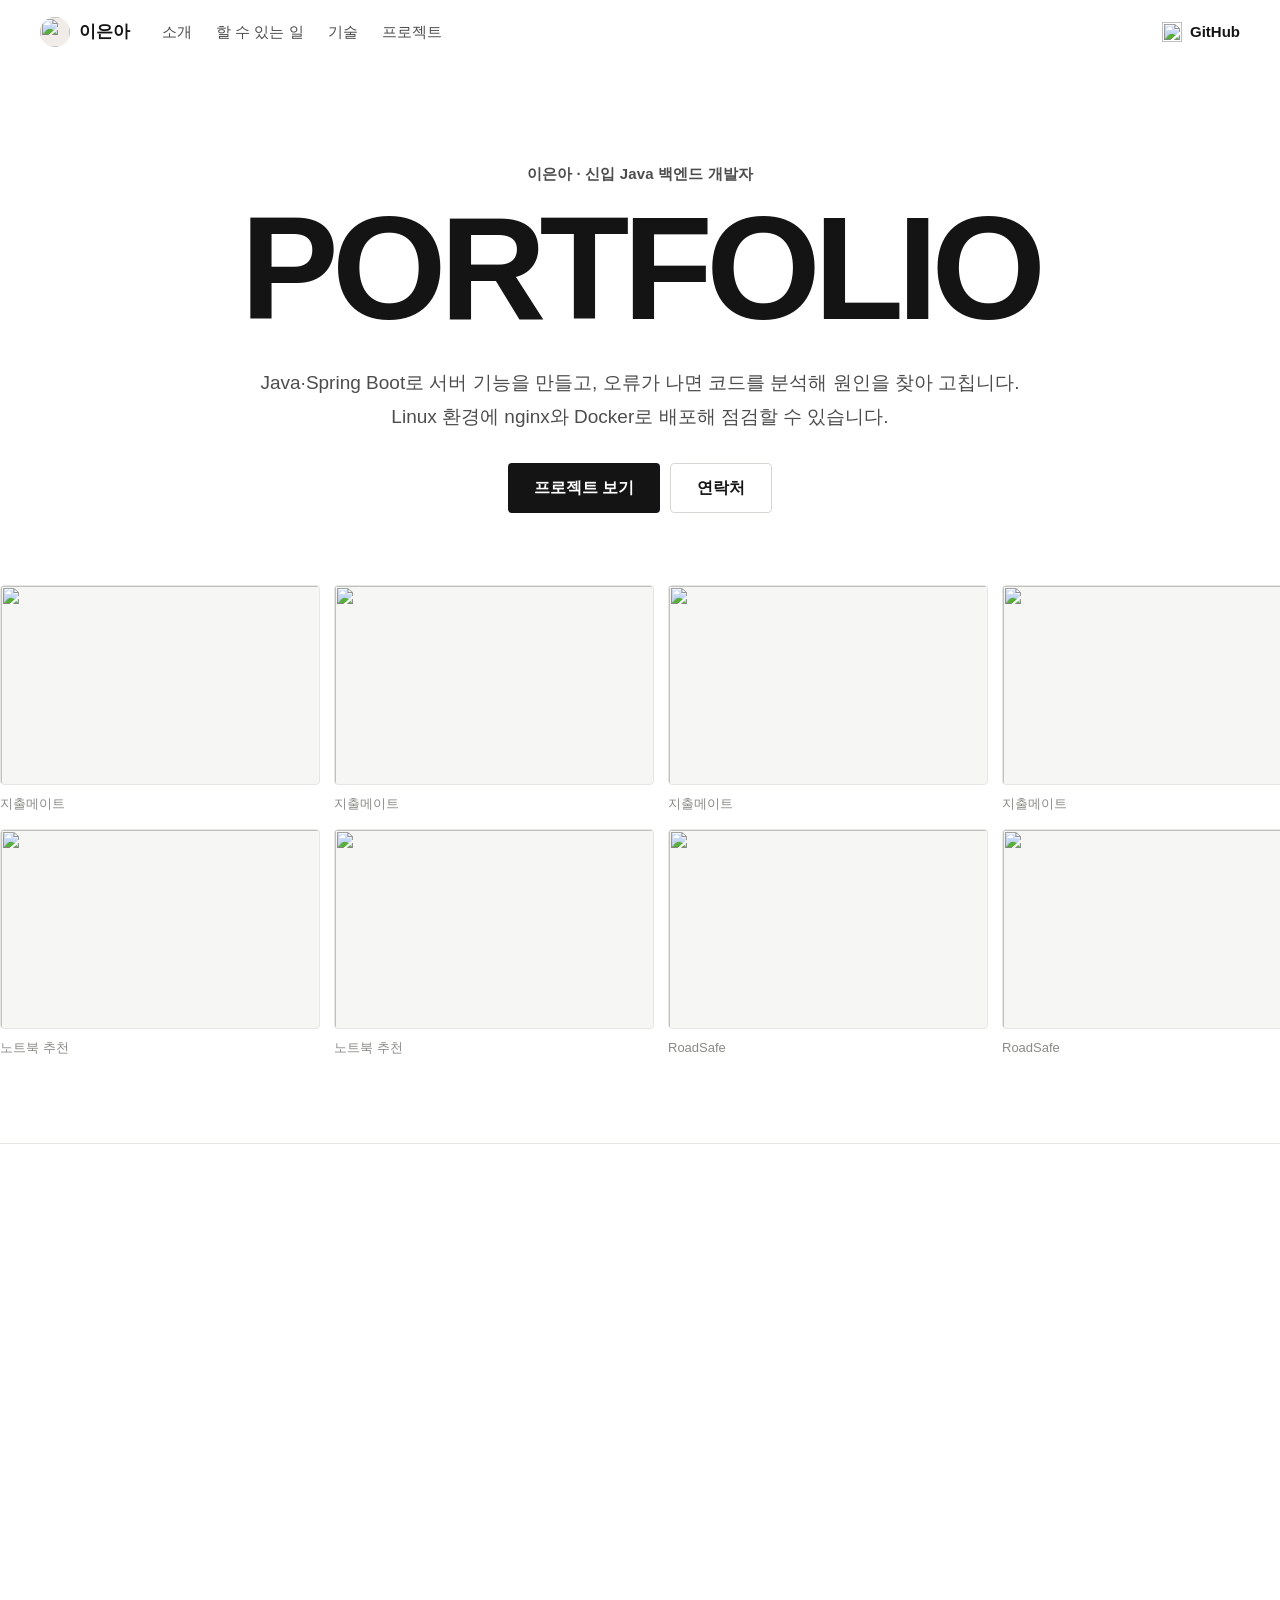
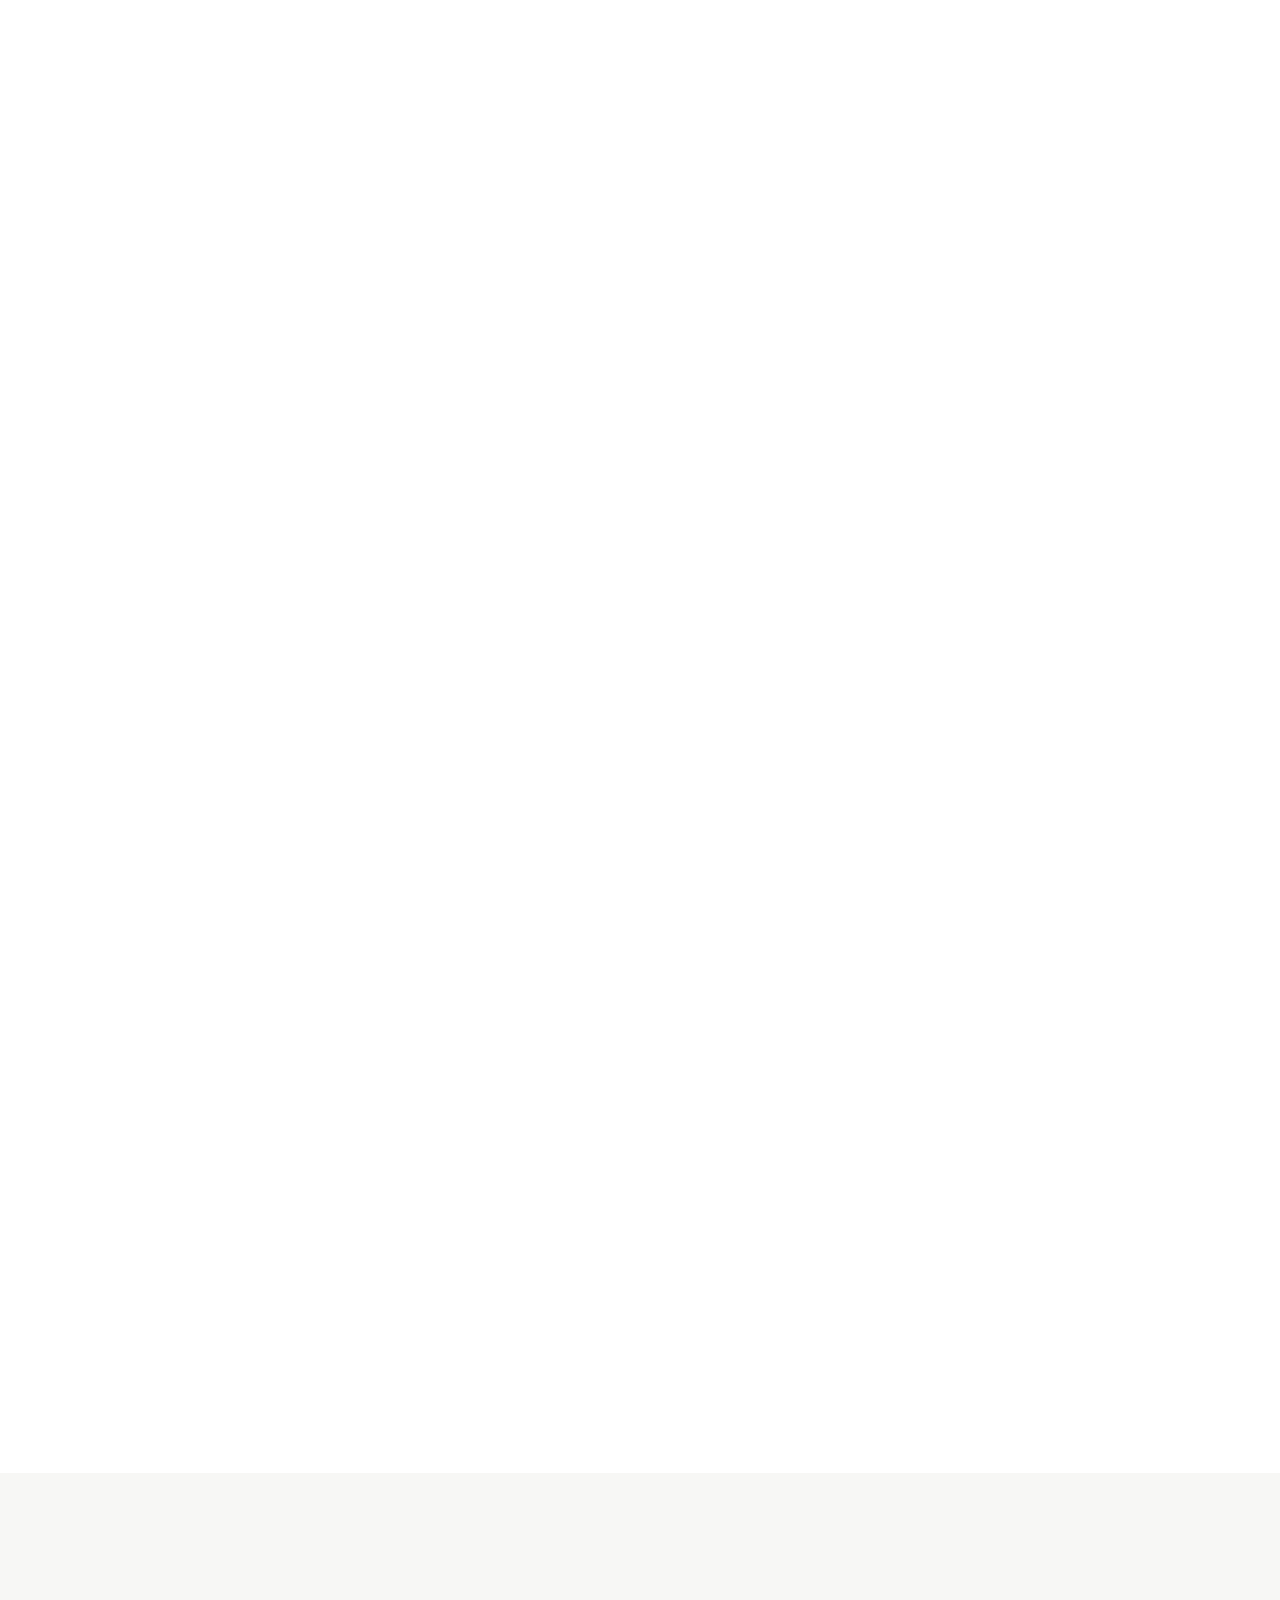
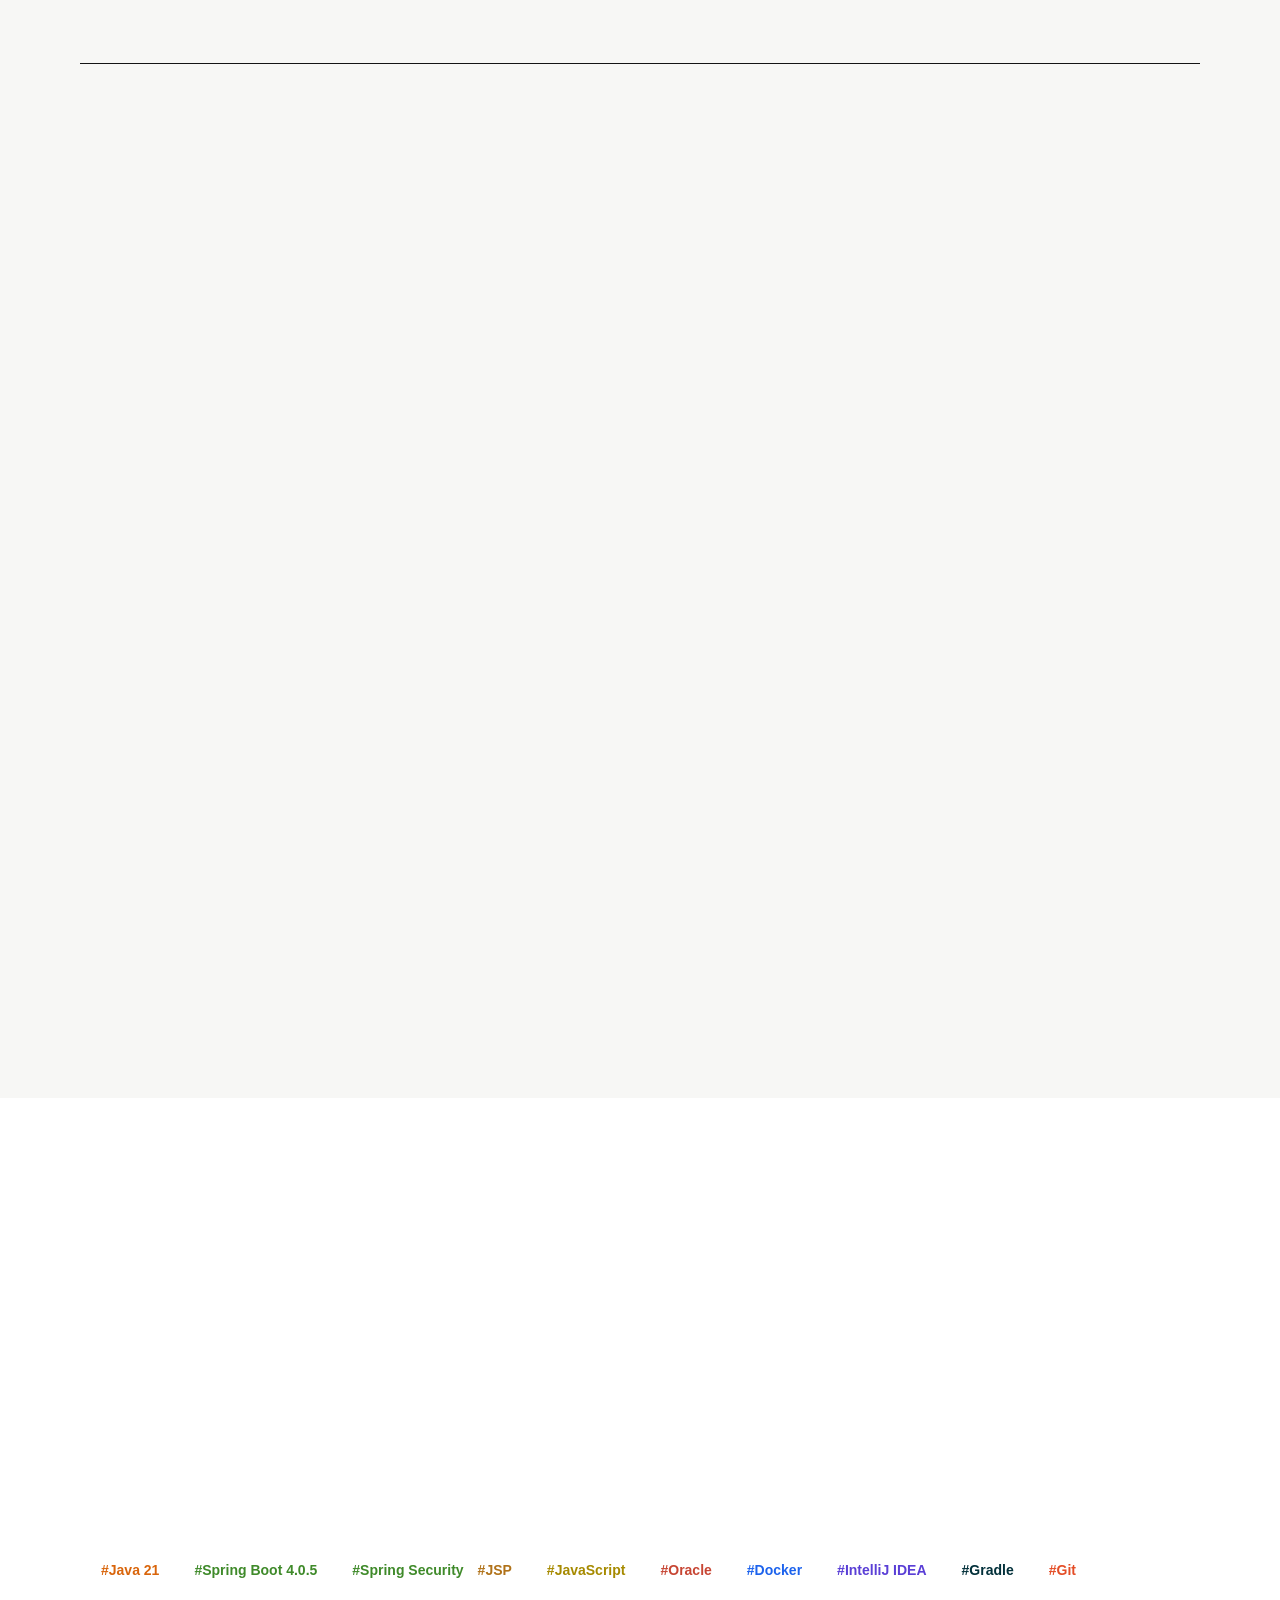
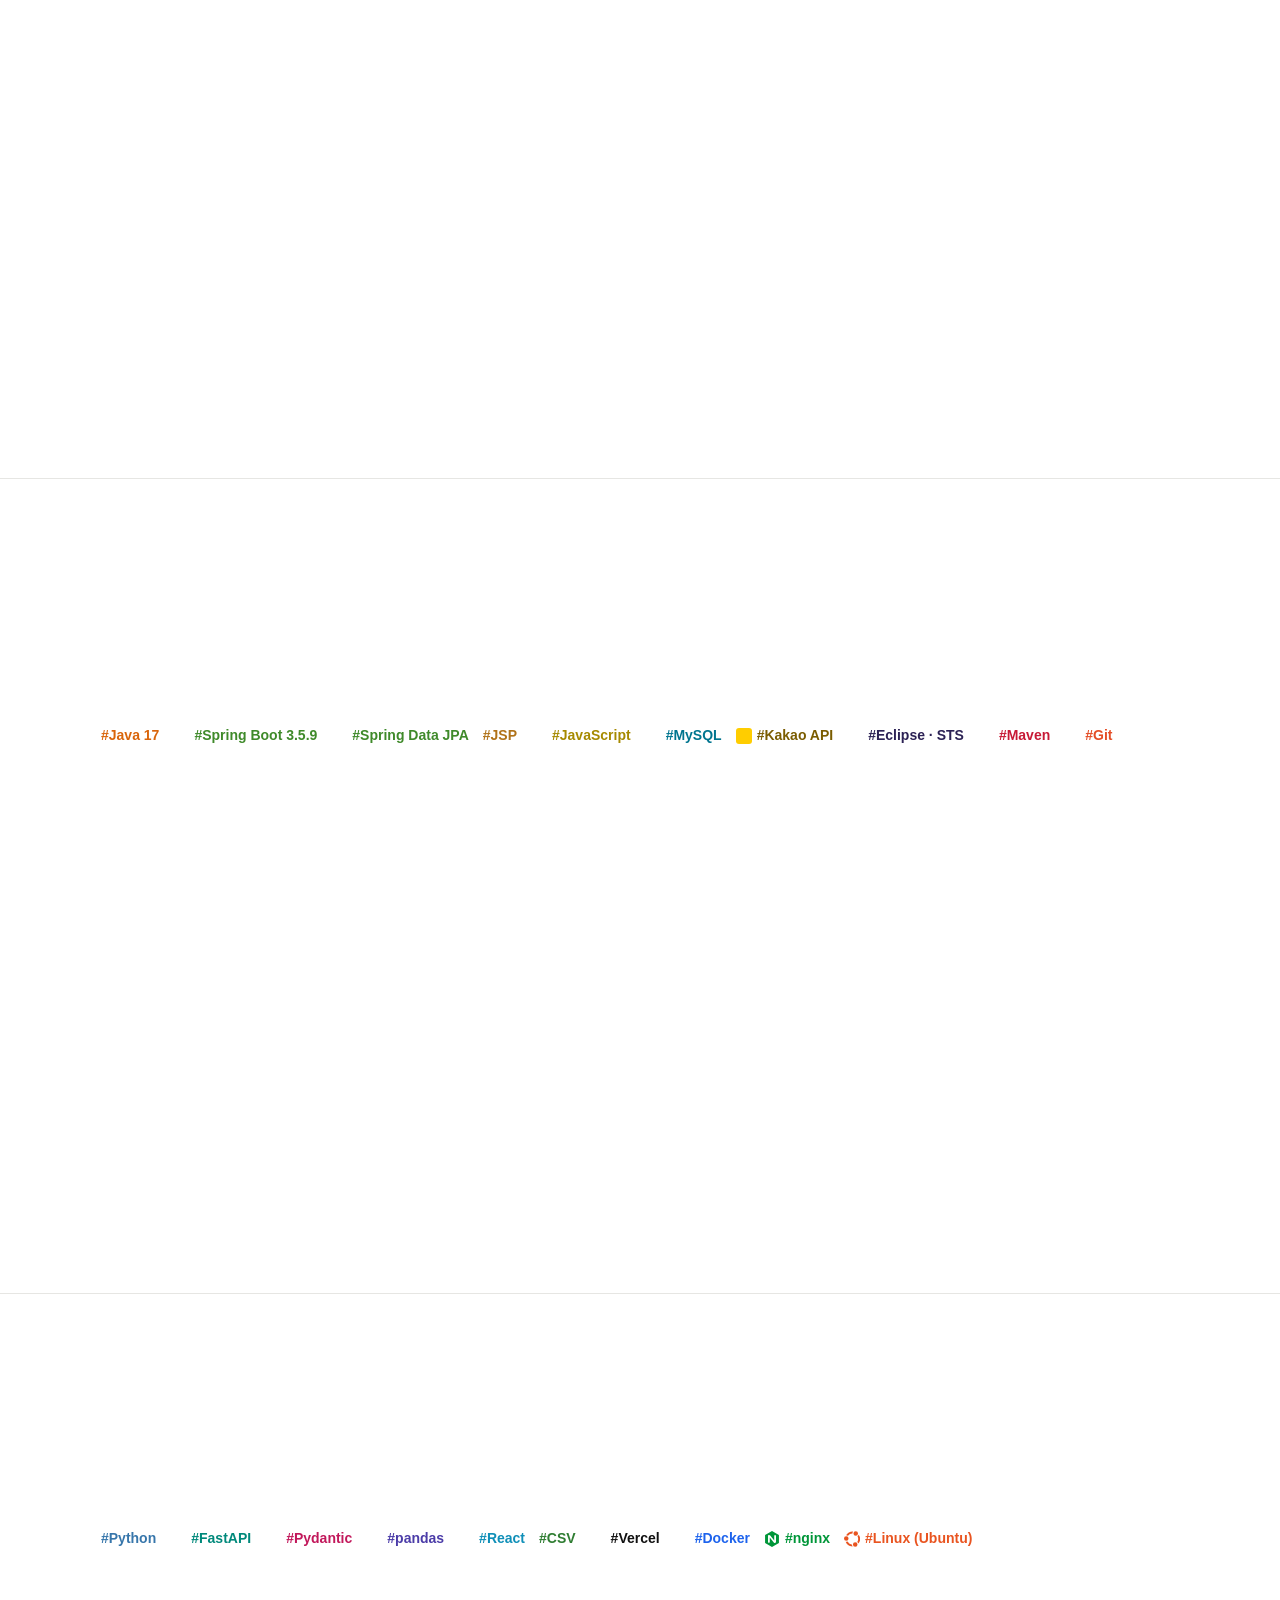
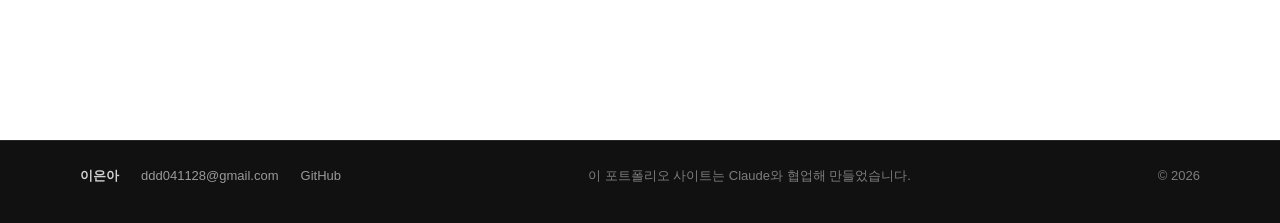
==== commit adcf52e0: "첫 화면: PlanTrip 카드 제목 수정, 하단에 제작 안내 추가" ====
--- a/index.html
+++ b/index.html
@@ -54,7 +54,7 @@
 <section class="sec" id="can">
   <div class="wrap">
     <h2 class="sh rv">할 수 있는 일</h2>
-    <div class="cans6"><a class="card can rv" href="p/spendmate.html"><div class="shot"><img src="images/sm_login.jpg" alt="지출메이트 화면" loading="lazy"></div><div class="cbody"><p class="kicker">공고 업무 · 백엔드 개발</p><h3>로그인과 회원 인증</h3><p>지출메이트에서 Spring Security로 세션 로그인을 구성하고 비밀번호를 BCrypt로 암호화했습니다. 재설정 링크는 30분이 지나거나 한 번 쓰면 다시 쓸 수 없게 만들었습니다.</p><span class="go">지출메이트 자세히 보기</span></div></a><a class="card can rv" href="p/plantrip.html"><div class="shot"><img src="images/pt_admin.jpg" alt="PlanTrip 화면" loading="lazy"></div><div class="cbody"><p class="kicker">공고 업무 · 백엔드 개발</p><h3>서버 기능과 DB 연동</h3><p>PlanTrip의 회원·후기·고객센터·관리자 기능을 Spring Boot와 Spring Data JPA로 만들고, 로그인 상태 확인과 아이디 중복 확인용 REST API를 붙였습니다.</p><span class="go">PlanTrip 자세히 보기</span></div></a><a class="card can rv" href="p/laptop.html"><div class="shot arch-wrap"><div class="arch" aria-label="배포 구조: 브라우저에서 nginx, nginx에서 FastAPI">
+    <div class="cans6"><a class="card can rv" href="p/spendmate.html"><div class="shot"><img src="images/sm_login.jpg" alt="지출메이트 화면" loading="lazy"></div><div class="cbody"><p class="kicker">공고 업무 · 백엔드 개발</p><h3>로그인과 회원 인증</h3><p>지출메이트에서 Spring Security로 세션 로그인을 구성하고 비밀번호를 BCrypt로 암호화했습니다. 재설정 링크는 30분이 지나거나 한 번 쓰면 다시 쓸 수 없게 만들었습니다.</p><span class="go">지출메이트 자세히 보기</span></div></a><a class="card can rv" href="p/plantrip.html"><div class="shot"><img src="images/pt_admin.jpg" alt="PlanTrip 화면" loading="lazy"></div><div class="cbody"><p class="kicker">공고 업무 · 백엔드 개발</p><h3>서버 기능과 REST API</h3><p>PlanTrip의 회원·후기·고객센터·관리자 기능을 Spring Boot와 Spring Data JPA로 만들고, 로그인 상태 확인과 아이디 중복 확인용 REST API를 붙였습니다.</p><span class="go">PlanTrip 자세히 보기</span></div></a><a class="card can rv" href="p/laptop.html"><div class="shot arch-wrap"><div class="arch" aria-label="배포 구조: 브라우저에서 nginx, nginx에서 FastAPI">
   <div class="arow"><b class="an">브라우저</b><i><svg viewBox="0 0 24 24" fill="none" stroke="currentColor" stroke-width="2" stroke-linecap="round" stroke-linejoin="round"><path d="M5 12h14M13 6l6 6-6 6"/></svg></i><b class="an ng"><img src="vendor/icons/nginx.svg" alt="">nginx<small>화면</small></b><i><svg viewBox="0 0 24 24" fill="none" stroke="currentColor" stroke-width="2" stroke-linecap="round" stroke-linejoin="round"><path d="M5 12h14M13 6l6 6-6 6"/></svg><em>/api</em></i><b class="an fa"><img src="vendor/icons/fastapi.svg" alt="">FastAPI<small>API 서버</small></b></div>
   <span class="ah"><img src="vendor/icons/ubuntu.svg" alt="">Ubuntu · Docker Compose</span>
 </div></div><div class="cbody"><p class="kicker">공고 업무 · 시스템 운영</p><h3>Linux 배포와 점검</h3><p>노트북 추천 서비스를 Ubuntu에서 Docker Compose로 화면(nginx)과 API 서버로 나눠 배포하고, 접속 기록 확인과 API 서버 재시작까지 확인했습니다.</p><span class="go">노트북 추천 자세히 보기</span></div></a><a class="card can rv" href="p/roadsafe.html"><div class="shot"><img src="images/rs_live_route.jpg" alt="RoadSafe 화면" loading="lazy"></div><div class="cbody"><p class="kicker">공고 업무 · 시스템 운영</p><h3>API 타임아웃과 폴백 처리</h3><p>RoadSafe에서 공공데이터 API 수집을 맡았습니다. 응답이 20초 안에 오지 않으면 요청을 끊어 수집이 멈춰 있지 않게 했고, 최대 3번까지 요청해도 실패한 지역은 직전 수집값이나 가장 가까운 지역의 값으로 채웠습니다.</p><span class="go">RoadSafe 자세히 보기</span></div></a><div class="card can canwide rv"><div class="cbody"><p class="kicker">공고 업무 · 시스템 운영</p><h3>오류 원인 분석과 수정</h3><p>팀 프로젝트에서 주로 작동 여부와 오류 해결 위주로 최종 검토를 맡았습니다. 오류가 나면 해당 코드를 먼저 분석해 원인을 찾고, AI와 협업해 코드를 수정해 나갔습니다. 수정한 뒤에는 같은 상황을 재현해 해결됐는지 확인했습니다.</p></div><ul class="cwcases"><li><a href="p/spendmate.html#dec"><span class="cwp">지출메이트</span><b>팀원 계정에서만 저장이 안 되던 대시보드</b><span class="cwl">화면 코드 3곳에 사용자 번호가 1로 고정돼 있던 원인을 찾아 하루 안에 고쳤고, 다른 아이디로 로그인해 재현해 확인했습니다.</span><span class="go">자세히 보기</span></a></li><li><a href="p/plantrip.html#role"><span class="cwp">PlanTrip</span><b>8만 자 분량 코드 속 중복 DB 처리</b><span class="cwl">오류 원인이던 중복 DB 처리 코드를 찾아 1,000자까지 줄였습니다.</span><span class="go">자세히 보기</span></a></li><li><a href="p/plantrip.html#dec"><span class="cwp">PlanTrip</span><b>팀원 4명 코드 병합 오류</b><span class="cwl">합칠 때마다 난 오류를 타입 불일치, URL 경로 충돌, DB 설정 차이로 나눠 고쳤습니다.</span><span class="go">자세히 보기</span></a></li></ul></div></div>
@@ -173,7 +173,7 @@
   </div>
 </section>
 </main>
-<footer class="gf"><div class="wrap"><b>이은아</b><a href="mailto:ddd041128@gmail.com">ddd041128@gmail.com</a><a href="https://github.com/euna0428" target="_blank" rel="noopener">GitHub</a><span>© 2026</span></div></footer>
+<footer class="gf"><div class="wrap"><b>이은아</b><a href="mailto:ddd041128@gmail.com">ddd041128@gmail.com</a><a href="https://github.com/euna0428" target="_blank" rel="noopener">GitHub</a><span class="gfn">이 포트폴리오 사이트는 Claude와 협업해 만들었습니다.</span><span>© 2026</span></div></footer>
 <div class="lb" id="lb" role="dialog" aria-modal="true" aria-label="이미지 크게 보기"><figure><img id="lb-img" alt=""><figcaption id="lb-cap"></figcaption></figure></div>
 <script src="js/site4.js"></script>
 </body></html>
